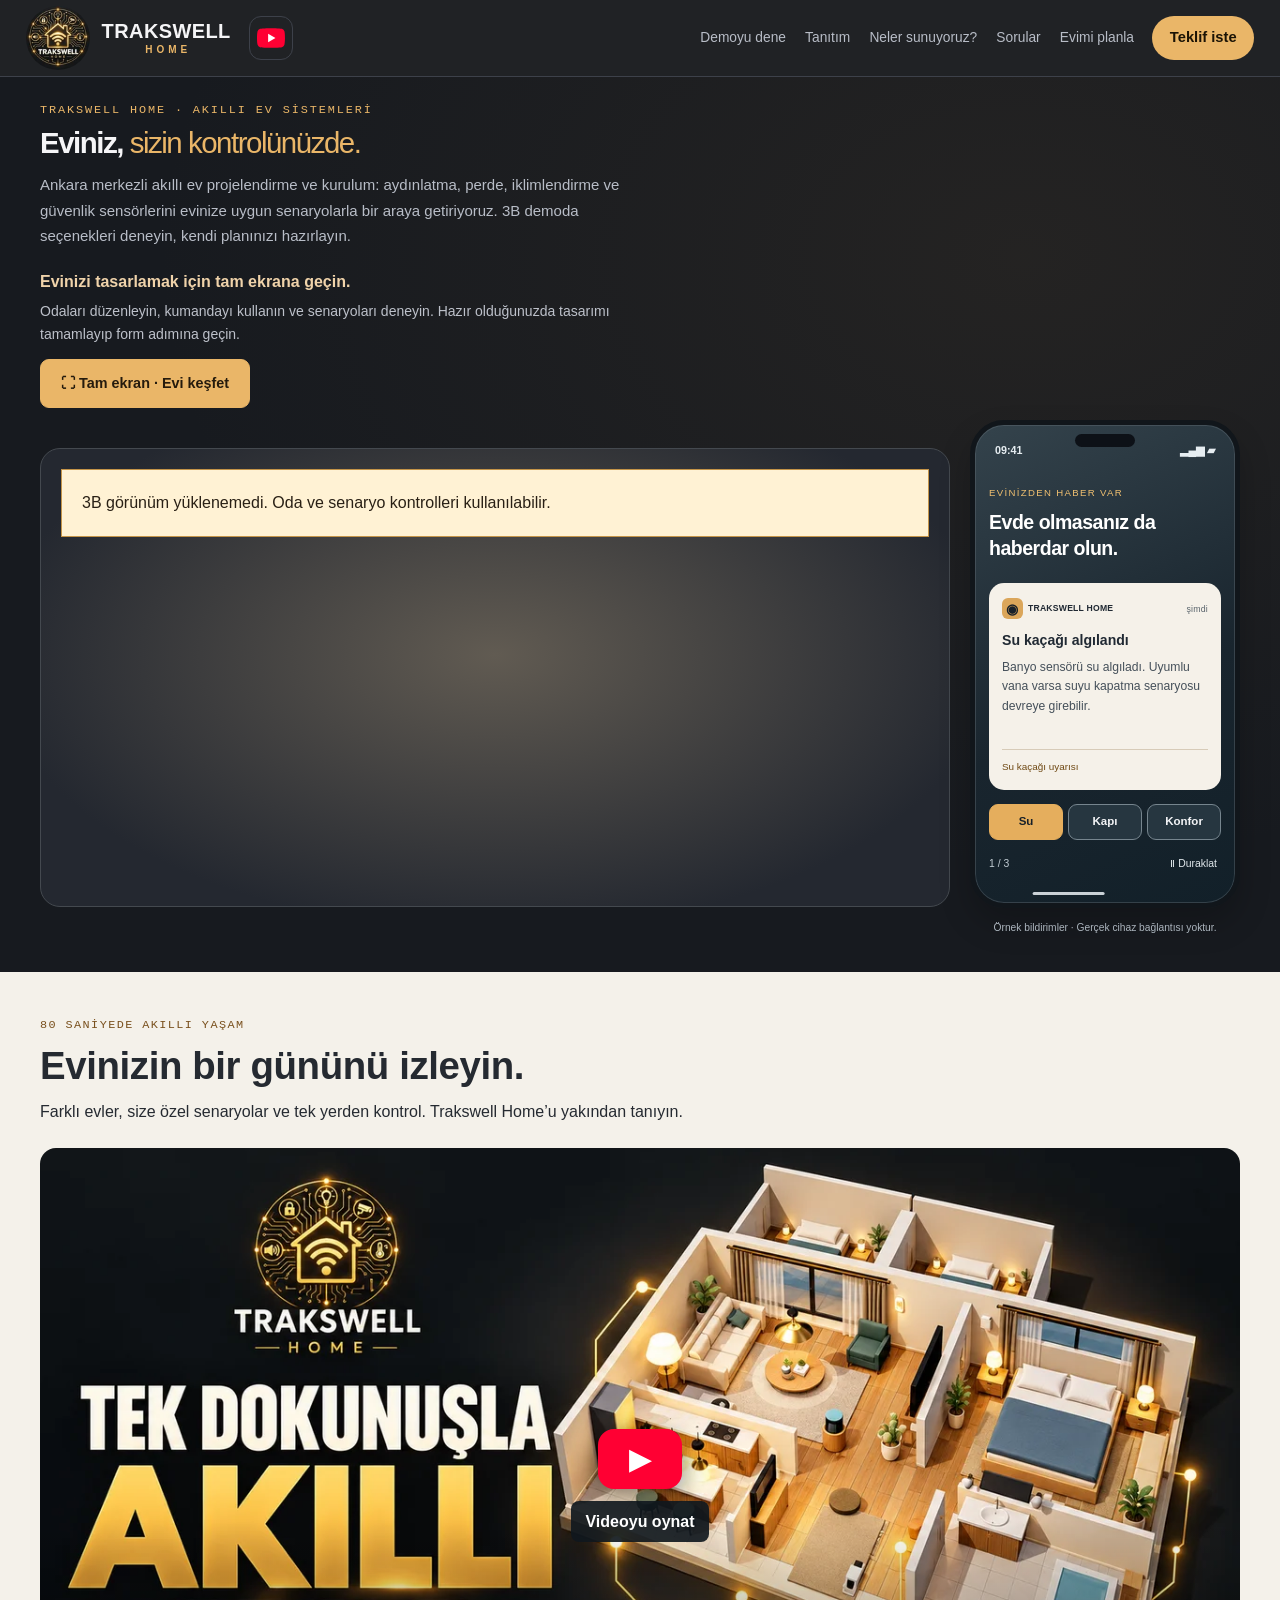
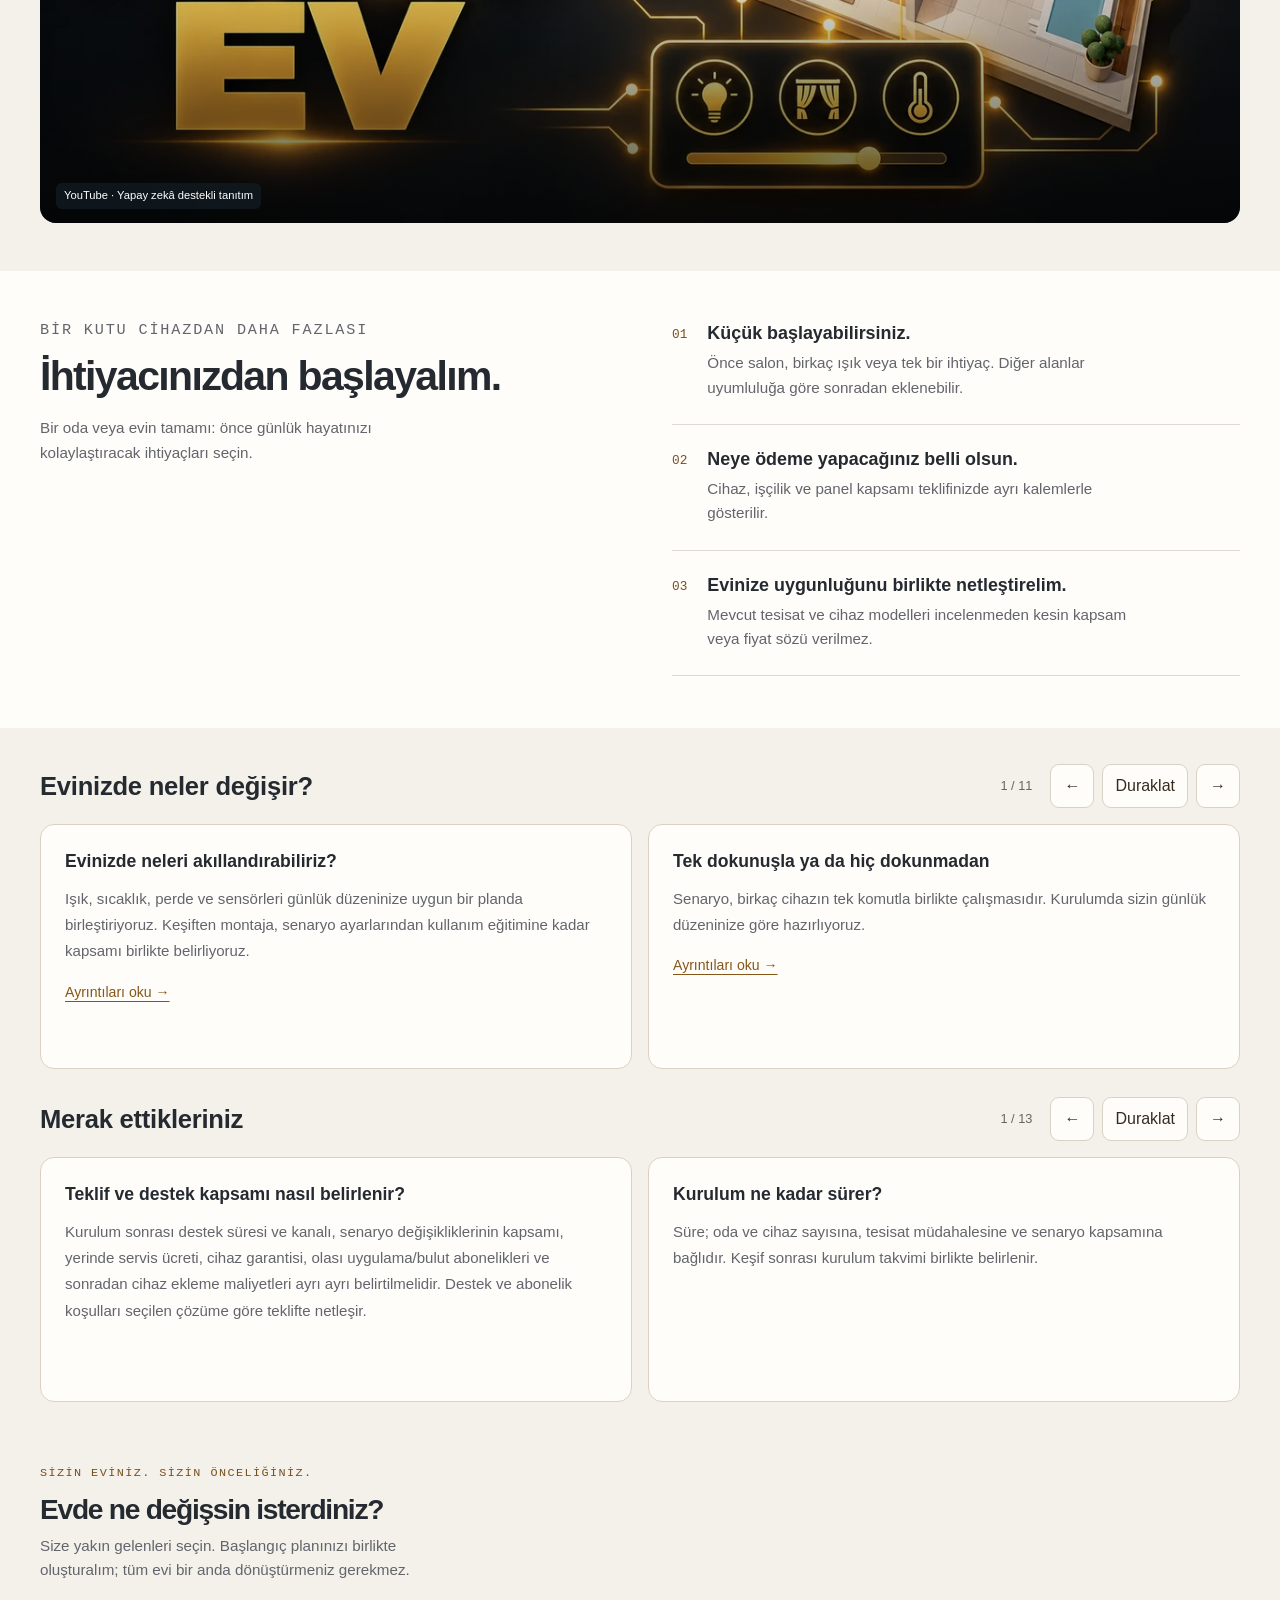
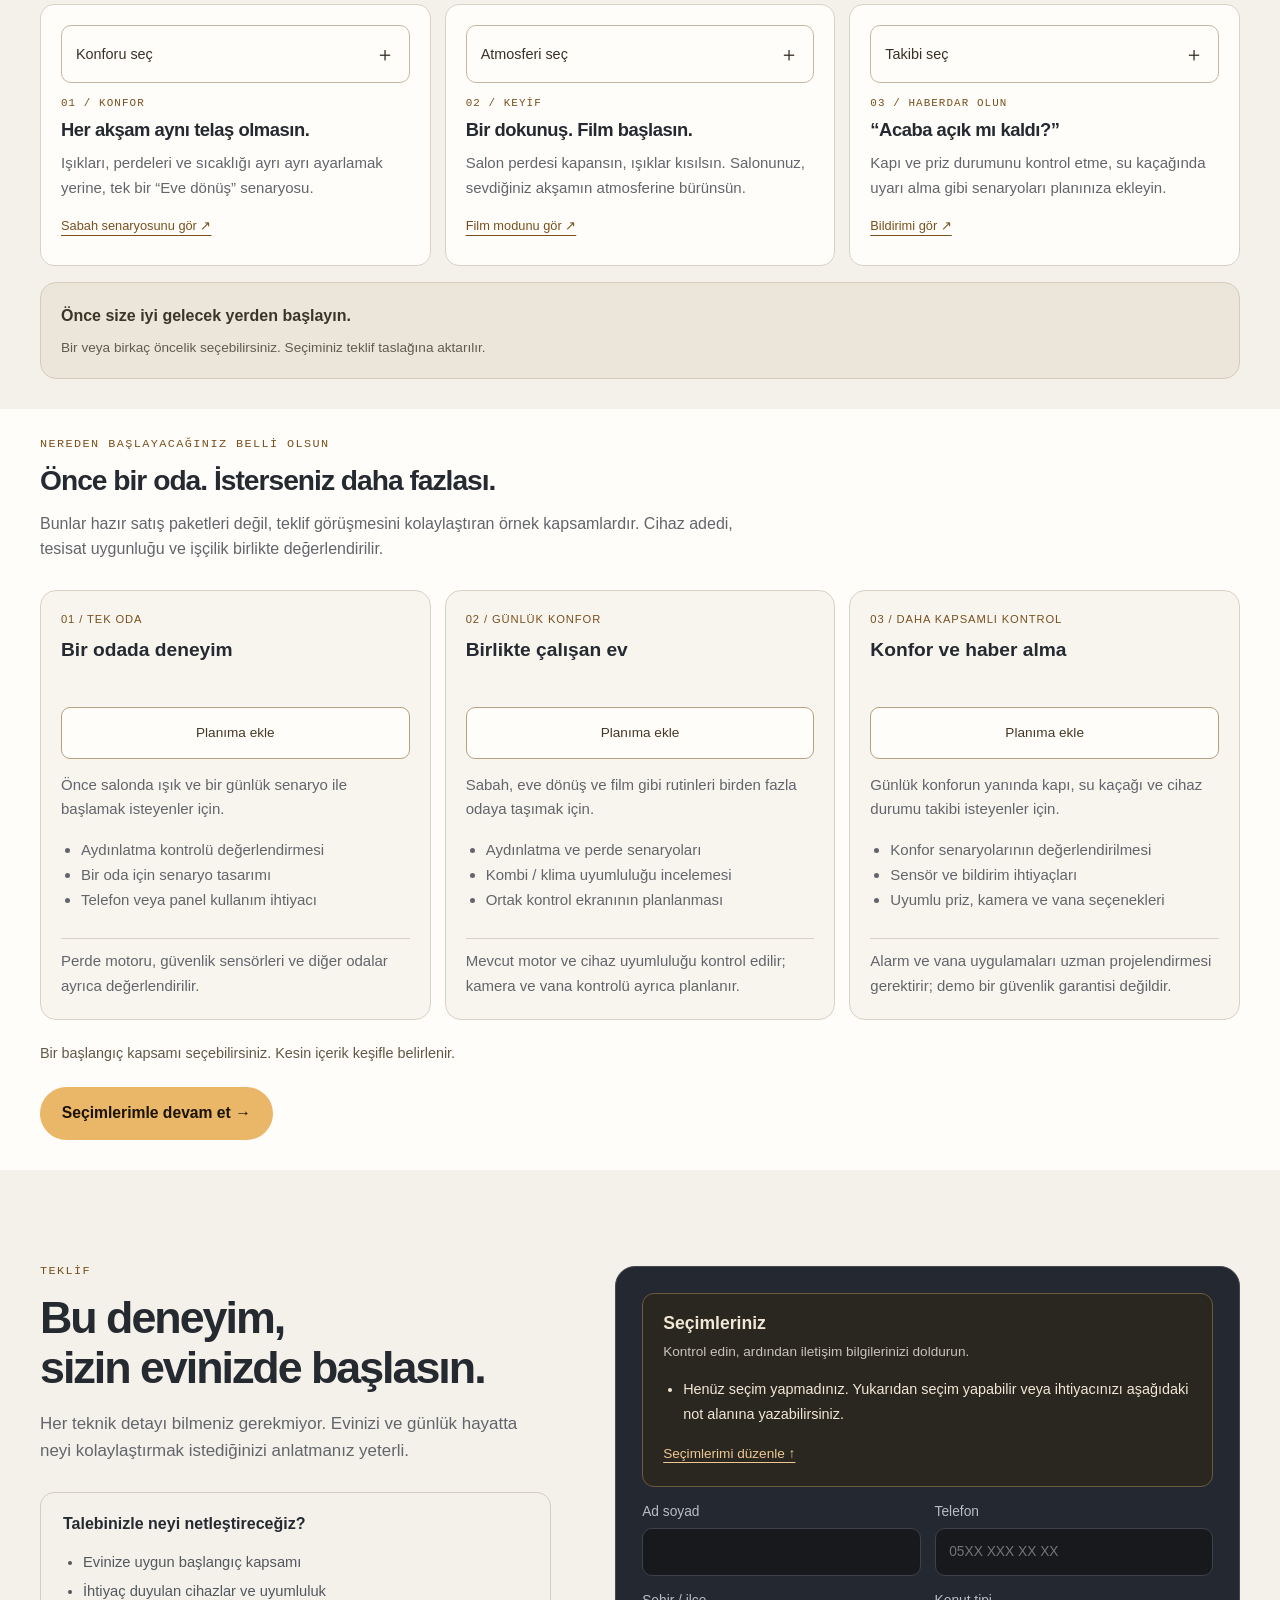
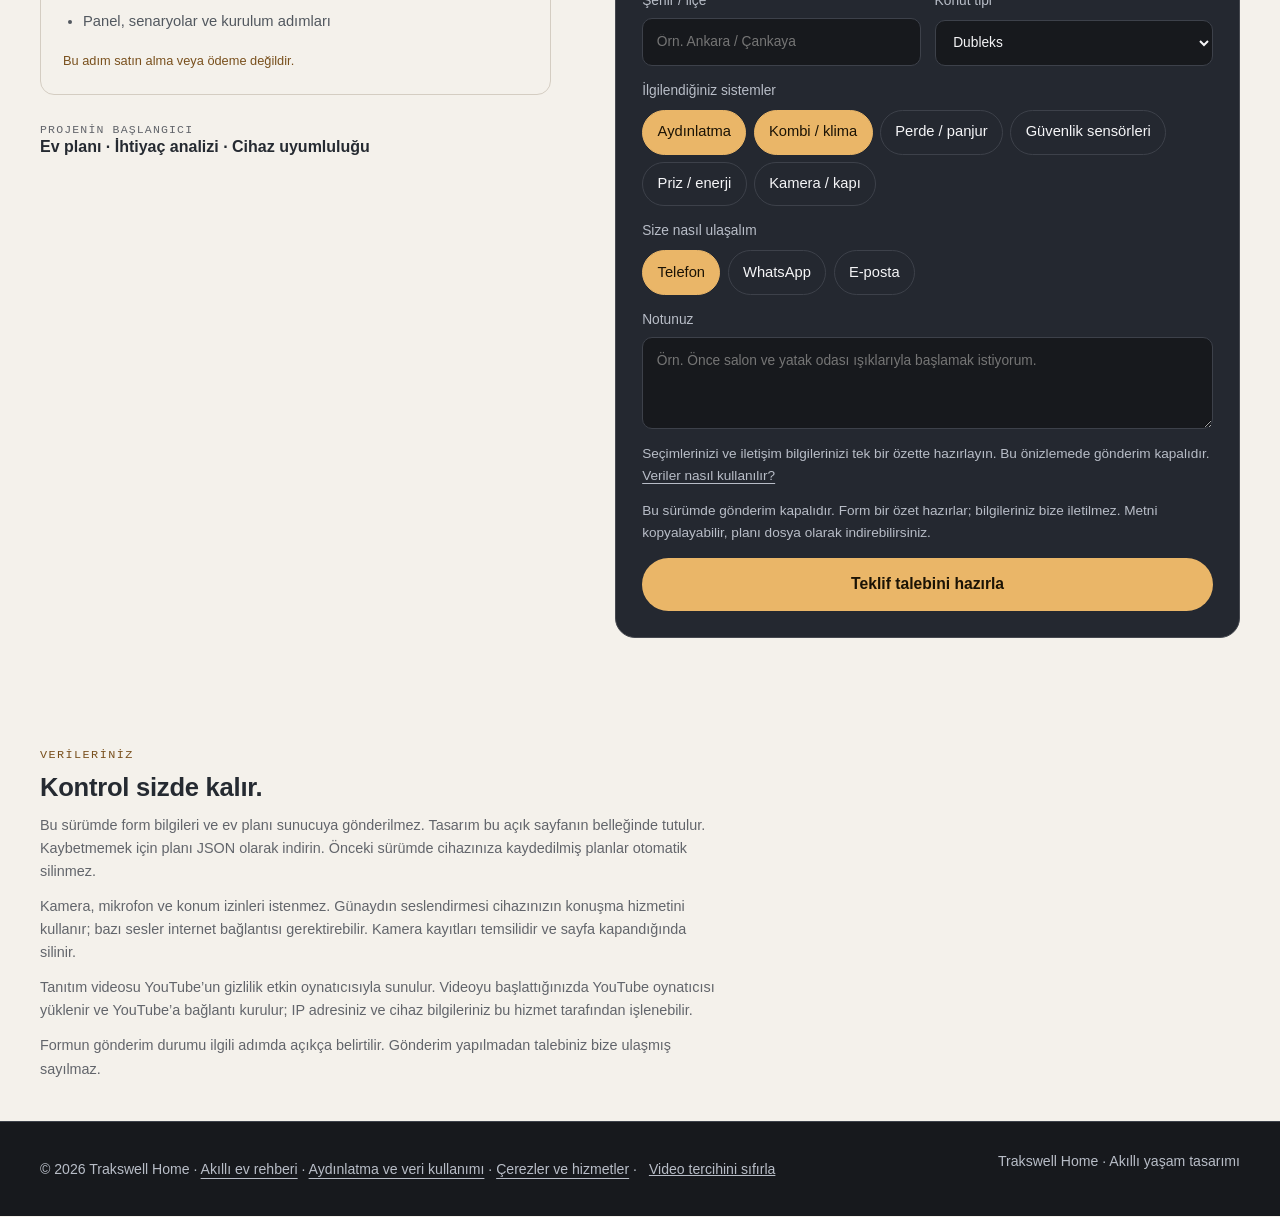
==== index.html @ af20a715 "Update demo" ====
<!doctype html>
<html lang="tr" data-theme="light">
<head>
<meta charset="utf-8">
<meta name="viewport" content="width=device-width, initial-scale=1, viewport-fit=cover">
<title>Akıllı Ev Sistemleri ve Ankara Kurulum | Trakswell Home</title>
<meta name="referrer" content="no-referrer">
<meta name="robots" content="index, follow, max-image-preview:large">
<meta name="google-site-verification" content="CYhbBWb5-Ymkll4xx59Prbb_M2MpWjO4k2-xe67_i7s">
<meta name="theme-color" content="#17191d">
<meta property="og:title" content="Akıllı Ev Sistemleri | Trakswell Home">
<meta property="og:description" content="Evinizin 3B planını keşfedin. Aydınlatma, konfor ve güvenlik senaryolarını deneyin; kendi planınızı oluşturun.">
<meta property="og:type" content="website">
<link rel="canonical" href="https://hvacarea-ui.github.io/trakswell-home-demo/">
<meta property="og:url" content="https://hvacarea-ui.github.io/trakswell-home-demo/">
<meta property="og:site_name" content="Trakswell Home">
<meta property="og:image" content="https://hvacarea-ui.github.io/trakswell-home-demo/trakswell-video-cover.webp">
<meta property="og:image:alt" content="Trakswell Home üç boyutlu akıllı ev tanıtımı">
<meta name="twitter:card" content="summary_large_image">
<meta property="og:locale" content="tr_TR">
<meta http-equiv="Content-Security-Policy" content="default-src 'self'; script-src 'self'; style-src 'self' 'unsafe-inline'; img-src 'self' data: blob:; font-src 'self'; connect-src 'self'; frame-src https://www.youtube-nocookie.com; object-src 'none'; base-uri 'none'; form-action 'none'">
<link rel="icon" href="favicon.svg" type="image/svg+xml">
<meta name="description" content="Trakswell Home: Ankara merkezli akıllı ev çözümleri. Aydınlatma, kombi ve klima, perde, güvenlik sensörleri ve enerji kontrolünü tek uygulamada topluyoruz. Türkiye geneli proje ve kurulum.">



<link rel="stylesheet" href="site.css">
<link rel="stylesheet" href="presentation.css?v=20261031-mobile-studio2">
<link rel="stylesheet" href="brand.css?v=20261029-assistant">
<link rel="stylesheet" href="video-privacy.css?v=20261031">
</head>
<body>
<a class="skip-link" href="#top">İçeriğe geç</a>
<header>
  <nav class="wrap nav" aria-label="Ana menü">
    <a class="brand" href="#top" aria-label="Trakswell Home — Ana sayfa"><img class="brand-logo" src="trakswell-logo-96.webp" srcset="trakswell-logo-96.webp 96w, trakswell-logo-192.webp 192w" sizes="64px" alt="" width="64" height="64" fetchpriority="high"><span class="brand-wordmark" aria-hidden="true"><strong>TRAKSWELL</strong><small>HOME</small></span></a>
    <a class="youtube-channel-link" href="https://www.youtube.com/@TrakswellHome" target="_blank" rel="noopener noreferrer" aria-label="Trakswell Home YouTube kanalı — yeni sekmede açılır" title="YouTube kanalımız"><svg xmlns="http://www.w3.org/2000/svg" width="28" height="28" viewBox="0 0 24 24" aria-hidden="true" focusable="false"><path fill="#ff0033" d="M23.498 6.186a3.016 3.016 0 0 0-2.122-2.136C19.505 3.545 12 3.545 12 3.545s-7.505 0-9.377.505A3.017 3.017 0 0 0 .502 6.186C0 8.07 0 12 0 12s0 3.93.502 5.814a3.016 3.016 0 0 0 2.122 2.136c1.871.505 9.376.505 9.376.505s7.505 0 9.377-.505a3.016 3.016 0 0 0 2.121-2.136C24 15.93 24 12 24 12s0-3.93-.502-5.814Z"/><path fill="#fff" d="m9.545 15.568 6.273-3.568-6.273-3.568Z"/></svg></a>
    <ul id="main-menu"><li><a href="#ev-demo" data-section-link>Demoyu dene</a></li><li><a href="#tanitim-video" data-section-link>Tanıtım</a></li><li><a href="#baslangic" data-section-link>Neler sunuyoruz?</a></li><li><a href="#sorular" data-section-link>Sorular</a></li><li><a href="#proje-secimleri" data-section-link>Evimi planla</a></li></ul>
    <a class="btn btn-lamp" href="#teklif" data-section-link>Teklif iste</a>
    <button class="menu-toggle" type="button" aria-controls="main-menu" aria-expanded="false">Menü</button>
  </nav>
</header>

<main id="top"><noscript><p class="no-script">3B demo ve plan araçları için JavaScript gereklidir. Hizmet açıklamalarını aşağıdan okuyabilirsiniz; bu önizlemede form gönderimi kapalıdır.</p></noscript>
<section class="hero">
  <div class="wrap hero-grid">
    <div>
      <p class="eyebrow">Trakswell Home · Akıllı ev sistemleri</p>
      <h1>Eviniz, <em>sizin kontrolünüzde.</em></h1>
      <p class="lead">Ankara merkezli akıllı ev projelendirme ve kurulum: aydınlatma, perde, iklimlendirme ve güvenlik sensörlerini evinize uygun senaryolarla bir araya getiriyoruz. 3B demoda seçenekleri deneyin, kendi planınızı hazırlayın.</p>
      <div class="ctas">
        <a class="btn btn-lamp" href="#ev-demo" data-demo="donus">Demoyu dene ↗</a>
        <a class="btn btn-ghost" href="#ihtiyac-secimi">Benim evim için ne mümkün?</a>
      </div>
      <ul class="facts">
        <li>Eve özel plan ve arayüz</li>
        <li>Tablet · telefon · duvar paneli</li>
        <li>Ankara merkezli, Türkiye geneli kurulum</li>
      </ul>
    </div>

    <div class="home-moment"><p class="eyebrow">BİR AKŞAMINIZI HAYAL EDİN</p><span class="moment-time">18:42</span><h2>Hoş geldiniz.<br>Eviniz hazır.</h2><div class="moment-states"><span>Salon ışıkları <b>Sıcak &amp; loş</b></span><span>Perdeler <b>Tek dokunuş</b></span><span>Kontrol <b>Elinizin altında</b></span></div><a href="#ev-demo" data-demo="donus">Bu hissi demoda keşfedin ↗</a><small>Örnek yaşam senaryosu · Cihaz uyumluluğuna göre projelendirilir.</small></div>
    <div class="needs-picker" id="ihtiyac-secimi"><div class="needs-heading"><div><p class="eyebrow">SİZİN EVİNİZ. SİZİN ÖNCELİĞİNİZ.</p><h2>Evde ne değişsin isterdiniz?</h2></div><p>Size yakın gelenleri seçin. Başlangıç planınızı birlikte oluşturalım; tüm evi bir anda dönüştürmeniz gerekmez.</p></div>
      <div role="group" class="intro-cards" aria-label="Önceliklerinizi seçin">
      <article><span class="intro-number">01 / KONFOR</span><h3>Her akşam aynı telaş olmasın.</h3><p>Işıkları, perdeleri ve sıcaklığı ayrı ayrı ayarlamak yerine, tek bir “Eve dönüş” senaryosu.</p><button type="button" class="need-choice" data-need="comfort" aria-pressed="false">Konforu seç <span aria-hidden="true">＋</span></button><a href="#ev-demo" data-demo="sabah">Sabah senaryosunu gör ↗</a></article>
      <article><span class="intro-number">02 / KEYİF</span><h3>Bir dokunuş. Film başlasın.</h3><p>Salon perdesi kapansın, ışıklar kısılsın. Salonunuz, sevdiğiniz akşamın atmosferine bürünsün.</p><button type="button" class="need-choice" data-need="cinema" aria-pressed="false">Atmosferi seç <span aria-hidden="true">＋</span></button><a href="#ev-demo" data-demo="film">Film modunu gör ↗</a></article>
      <article><span class="intro-number">03 / HABERDAR OLUN</span><h3>“Acaba açık mı kaldı?”</h3><p>Kapı ve priz durumunu kontrol etme, su kaçağında uyarı alma gibi senaryoları planınıza ekleyin.</p><button type="button" class="need-choice" data-need="awareness" aria-pressed="false">Takibi seç <span aria-hidden="true">＋</span></button><a href="#ev-demo" data-demo="su">Bildirimi gör ↗</a></article>
      </div><div class="needs-result"><div><strong id="needs-title">Önce size iyi gelecek yerden başlayın.</strong><p id="needs-summary" role="status" aria-live="polite">Bir veya birkaç öncelik seçebilirsiniz. Seçiminiz teklif taslağına aktarılır.</p></div><a class="btn btn-lamp" href="#teklif" id="needs-continue">Seçimlerimle devam et →</a></div>
    </div>
        <div role="group" class="demo" id="ev-demo" aria-label="Etkileşimli örnek ev kontrol paneli" tabindex="-1" style="scroll-margin-top:90px">
      <div class="experience-heading"><div><p class="eyebrow">DOKUNUN. EVDE GÖRÜN.</p><h2>Sizin evinizde de olabilir.</h2></div></div>
      <div class="quick-scenes" role="group" aria-label="Kolay senaryo denemeleri"><button type="button" data-quick-scene="donus" aria-pressed="true">Eve geldim</button><button type="button" data-quick-scene="film" aria-pressed="false">Film zamanı</button><button type="button" data-quick-scene="cikis" aria-pressed="false">Evden çıktım</button><button type="button" data-quick-scene="sabah" aria-pressed="false">Günaydın</button></div>
      <p id="quick-result" class="quick-result" role="status" aria-live="polite">Bir senaryo seçin; evde ne değiştiğini görün.</p>
      <div class="demo-top"><span class="live">Örnek ev · <span id="clock">18:42</span></span><button class="auto" id="auto" type="button" aria-pressed="true">Oto oynat</button></div>
      <div class="try-actions"><span id="try-progress">Bir düğmeye dokunun; evde ne değiştiğini görün.</span><button type="button" id="try-next">Sıradaki senaryoyu dene →</button><button type="button" id="demo-restart">Demoyu sıfırla</button></div>
      <button type="button" id="advanced-toggle" aria-expanded="false" aria-controls="advanced-controls">Odaları ve tüm kontrolleri keşfet</button>
      <a class="demo-to-plan" href="#ihtiyac-secimi">Bunu kendi evimde istiyorum →</a>
      <div class="chips" role="group" aria-label="Senaryo seç" id="chips"></div>
      <div class="panel-layout"><div class="plan-wrap"><div class="plan-heading"><span>EVİNİZİN İÇİNE BAKIN</span><span id="model-type-label">3B model / Dubleks</span></div><div class="model-picker"><label for="model-type">Ev tipini seçin</label><select id="model-type" aria-label="Ev tipi"><option>2+1 daire</option><option>3+1 daire</option><option>4+1 daire</option><option selected>Dubleks</option><option>Villa / müstakil</option><option>İş yeri</option></select><p id="model-description">Seçime göre örnek yerleşim değişir. Gerçek proje, ev planınıza göre hazırlanır.</p></div><details class="plan-editor" id="plan-editor"><summary>Planı düzenle · Oda ekle, çıkar ve ölçülendir</summary>
<p>Örnek planı ihtiyacınıza göre değiştirin. Ölçüler metre cinsindedir; çizim uygulama projesi yerine geçmez. Odayı modelden veya listeden seçebilirsiniz.</p>
<label class="editor-enable"><input type="checkbox" id="edit-enabled"> Düzenlenebilir planı göster</label>
<div id="editor-fields" hidden><div class="editor-grid">
<label>Oda<select id="edit-room"></select></label><label>Oda adı<input id="edit-name" maxlength="40"></label>
<label>Kullanım<select id="edit-kind"><option value="salon">Salon</option><option value="yatak">Yatak odası</option><option value="mutfak">Mutfak</option><option value="antre">Antre</option><option value="banyo">Banyo</option></select></label>
<label>Genişlik (m)<input id="edit-width" type="number" min="1.5" max="12" step="0.1"></label>
<label>Derinlik (m)<input id="edit-depth" type="number" min="1.5" max="12" step="0.1"></label>
<label>Duvar yüksekliği (m)<input id="edit-height" type="number" min="2" max="4" step="0.1"></label>
<label>Yatay konum X (m)<input id="edit-x" type="number" min="-25" max="25" step="0.1"></label>
<label>Dikey konum Z (m)<input id="edit-z" type="number" min="-25" max="25" step="0.1"></label>
<label>Kat<select id="edit-floor"><option value="0">Zemin</option><option value="1">1. kat</option></select></label>
</div><div class="editor-actions"><button id="room-add" type="button">+ Oda ekle</button><button id="room-delete" type="button">Seçili odayı sil</button><button id="plan-undo" type="button">Geri al</button><button id="plan-fit" type="button">Planı ekrana sığdır</button><button id="plan-save" type="button">Tasarımı tamamla →</button><button id="plan-load" type="button">Kayıtlı planı yükle</button><button id="plan-forget" type="button">Kayıtlı planları sil</button><button id="plan-reset" type="button">Başlangıç planı</button><button id="plan-download" type="button">Plan dosyasını indir</button><button id="plan-import" type="button">Plan dosyası aç</button><input id="plan-file" type="file" accept=".json,application/json" hidden></div>
<p class="plan-send-help">“Tasarımı tamamla” seçimlerinizi form adımına taşır; tek başına gönderim yapmaz. Planı dosya olarak indirerek saklayabilir, yeniden açıp düzenleyebilirsiniz.</p><p id="editor-status" role="status"></p><p id="editor-warning" role="status"></p></div></details><div id="house-3d"></div><div class="view-tools" role="group" aria-label="3B ev görünümü"><button type="button" id="view-left" aria-label="Evi sola döndür">↶ Sola</button><button type="button" id="view-right" aria-label="Evi sağa döndür">Sağa ↷</button><button type="button" id="view-zoom" aria-label="3B eve yaklaş">+ Yaklaş</button><button type="button" id="view-zoom-out" aria-label="3B evden uzaklaş">− Uzaklaş</button><button type="button" id="view-reset">İlk görünüm</button><button type="button" id="view-panel">Kontrol panelini aç ↗</button></div><p id="view-status" role="status">3B ev modeli hazırlanıyor…</p><svg hidden aria-hidden="true" class="house" viewBox="0 0 620 430" role="img" aria-label="Ön duvarları kaldırılmış perspektif ev kesiti; oda ışıkları, perdeler ve cihaz durumları">
        <defs>
          <radialGradient id="g"><stop offset="0" stop-color="#F2C062" stop-opacity=".55"/><stop offset="1" stop-color="#F2C062" stop-opacity="0"/></radialGradient>
          <radialGradient id="gr"><stop offset="0" stop-color="#E5534B" stop-opacity=".45"/><stop offset="1" stop-color="#E5534B" stop-opacity="0"/></radialGradient>
        <pattern id="floor-grain" width="24" height="12" patternUnits="userSpaceOnUse"><rect width="24" height="12" fill="#53443A"/><path d="M0 0h24M0 12h24M12 0v12" stroke="#8B7460" stroke-opacity=".25" stroke-width=".7"/></pattern></defs>
<ellipse cx="305" cy="330" rx="265" ry="60" fill="#000" opacity=".35"/>
<g id="house-projection" transform="matrix(.88 .27 -.46 .7 155 45)">
<path d="M0 0H520V310H0Z" fill="#A59B8B" stroke="#C4B5A0" stroke-width="4"/>
<path d="M0 310h520v14H0z" fill="#6D635A"/>
<path d="M520 0v310l12 14V14z" fill="#4E4845"/>
<!-- Arka duvarlar korunur; izleyiciye bakan ön duvarlar açık bırakılır. -->
<path d="M0 0v-44h520V0z" fill="#AFA79B" stroke="#D7CFC0" stroke-width="2"/>
<path d="M0 0v310l-10-43V-44z" fill="#787168"/>
<path d="M0-44h520l-5-6H-6z" fill="#EEE4D2"/>

        <g id="r-salon"><rect class="room" x="10" y="10" width="290" height="170" rx="6"/><circle class="glow" cx="135" cy="95" r="95"/><circle class="bulb" cx="135" cy="95" r="7"/><text class="lbl" x="22" y="168">SALON</text></g>
        <g id="r-yatak"><rect class="room" x="310" y="10" width="200" height="170" rx="6"/><circle class="glow" cx="410" cy="95" r="80"/><circle class="bulb" cx="410" cy="95" r="7"/><text class="lbl" x="322" y="168">YATAK ODASI</text></g>
        <g id="r-mutfak"><rect class="room" x="10" y="190" width="160" height="110" rx="6"/><circle class="glow" cx="100" cy="245" r="62"/><circle class="bulb" cx="100" cy="245" r="6"/><text class="lbl" x="22" y="290">MUTFAK</text></g>
        <g id="r-antre"><rect class="room" x="180" y="190" width="120" height="110" rx="6"/><circle class="glow" cx="240" cy="245" r="52"/><circle class="bulb" cx="240" cy="245" r="6"/><text class="lbl" x="192" y="290">ANTRE</text></g>
        <g id="r-banyo"><rect class="room" x="310" y="190" width="200" height="110" rx="6"/><circle class="glow" cx="380" cy="245" r="58"/><circle class="bulb" cx="380" cy="245" r="6"/><text class="lbl" x="322" y="290">BANYO</text></g>

        <g class="furniture" aria-hidden="true">
          <rect x="35" y="65" width="40" height="65" rx="7"/><path d="M42 70v55M42 97h28"/>
          <rect x="92" y="104" width="70" height="29" rx="12"/><rect x="185" y="70" width="14" height="65" rx="3"/>
          <rect x="357" y="64" width="105" height="78" rx="6"/><path d="M357 91h105M409 64v27"/><rect x="363" y="70" width="37" height="15" rx="4"/><rect x="418" y="70" width="37" height="15" rx="4"/>
          <path d="M25 229v42h45v-15H41v-27z"/><circle cx="33" cy="241" r="4"/>
          <rect x="328" y="229" width="24" height="43" rx="7"/>
        </g>
        <!-- Oda bölümlerinin kısa duvarları iç mekânı görünür tutar. -->
<g class="cutaway-walls" fill="#9E968B" stroke="#CFC4B2" stroke-width="2" pointer-events="none"><path d="M302 10v170l7-13V-3z"/><path d="M10 182h290v-13H10z"/><path d="M310 182h200v-13H310z"/><path d="M172 190v110l6-10V180z"/></g>
<!-- windows + curtains -->
        <rect class="win" x="70" y="7" width="150" height="6" rx="2"/>
        <rect class="curtain" id="cs1" x="70" y="5" width="0" height="10" rx="2"/><rect class="curtain" id="cs2" x="220" y="5" width="0" height="10" rx="2"/>
        <rect class="win" x="350" y="7" width="120" height="6" rx="2"/>
        <rect class="curtain" id="cy1" x="350" y="5" width="0" height="10" rx="2"/><rect class="curtain" id="cy2" x="470" y="5" width="0" height="10" rx="2"/>
        <!-- klima -->
        <g id="ac"><rect x="232" y="24" width="56" height="16" rx="3" fill="#29292F" stroke="#484851"/><text x="260" y="35.5" text-anchor="middle" fill="#ABABB5" style="font:600 9px var(--mono)" id="ac-t">KLİMA</text>
          <path class="air" stroke-dasharray="3 3" d="M240 46q4 8 0 16M260 46q4 8 0 16M280 46q4 8 0 16"/></g>
        <!-- devices -->
        <g class="dev" id="d-pencere"><rect x="22" y="24" width="64" height="16" rx="8"/><circle cx="31" cy="32" r="3"/><text x="38" y="35">PENCERE</text></g>
        <g class="dev" id="d-tv"><rect x="232" y="146" width="56" height="16" rx="8"/><circle cx="241" cy="154" r="3"/><text x="248" y="157">TV</text></g>
        <g class="dev" id="d-duman"><rect x="322" y="24" width="56" height="16" rx="8"/><circle cx="331" cy="32" r="3"/><text x="338" y="35">DUMAN</text></g>
        <g class="dev" id="d-su"><rect x="22" y="200" width="44" height="16" rx="8"/><circle cx="31" cy="208" r="3"/><text x="38" y="211">SU</text></g>
        <g class="dev" id="d-kapi"><rect x="192" y="200" width="54" height="16" rx="8"/><circle cx="201" cy="208" r="3"/><text x="208" y="211">KAPI</text></g>
        <g class="dev" id="d-hareket"><rect x="192" y="220" width="70" height="16" rx="8"/><circle cx="201" cy="228" r="3"/><text x="208" y="231">HAREKET</text></g>
        <g class="dev" id="d-nem"><rect x="322" y="200" width="70" height="16" rx="8"/><circle cx="331" cy="208" r="3"/><text x="338" y="211" id="nem-t">NEM %52</text></g>
        <g id="fan"><circle cx="465" cy="245" r="20" fill="#202024" stroke="#38383F"/>
          <g class="fanb"><path d="M465 245c-2-8 0-14 6-15 3 5-1 11-6 15z"/><path d="M465 245c8-2 14 0 15 6-5 3-11-1-15-6z" /><path d="M465 245c2 8 0 14-6 15-3-5 1-11 6-15z"/><path d="M465 245c-8 2-14 0-15-6 5-3 11 1 15 6z"/></g>
          <text x="465" y="280" text-anchor="middle" fill="#ABABB5" style="font:500 9px var(--mono)">ASPİRATÖR</text></g>
      </g>
</svg></div>
      <aside class="room-controls" aria-label="Oda ışıklarını kontrol et"><p class="eyebrow">Oda kontrolü</p><h3>Işığı siz değiştirin.</h3><p class="panel-help">Bir oda seçin; 3B evde lambaların yanmasını ve ışığın odaya yayılmasını görün.</p><div id="room-buttons"></div><p id="room-feedback" class="panel-help" role="status">Bir senaryo veya oda seçerek başlayın.</p></aside></div>

<div role="group" class="remote-console" aria-label="Örnek ev kumandası">
  <div class="remote-title"><div><p class="eyebrow">Kumanda paneli</p><h3>Dokunun. Ayarlayın. Evde görün.</h3></div><span class="remote-badge">ETKİLEŞİMLİ DEMO</span></div>
  <div class="remote-grid">
    <div class="remote-card" data-remote="light"><label for="control-room">Aydınlatma · Oda seçimi</label><select id="control-room"><option value="salon">Salon</option><option value="yatak">Yatak odası</option><option value="mutfak">Mutfak</option><option value="antre">Antre</option><option value="banyo">Banyo</option></select><label for="light-level">Parlaklık <output id="light-value" for="light-level">%100</output></label><input id="light-level" type="range" min="0" max="100" step="5" value="100"><p>Parlaklık, odadaki lambalara ve ortam ışığına birlikte yansır.</p></div>
    <div class="remote-card" data-remote="curtain"><label for="curtain-level">Salon perdesi <output id="curtain-value" for="curtain-level">%0 kapalı</output></label><input id="curtain-level" type="range" min="0" max="100" step="10" value="0"><div class="remote-shortcuts"><button type="button" data-curtain="0">Tam aç</button><button type="button" data-curtain="100">Kapat</button></div><p>Pencere üzerindeki perde hareketini izleyin.</p></div>
    <div class="remote-card" data-remote="temperature"><label for="temperature-level">Hedef sıcaklık <output id="temperature-value" for="temperature-level">22,5 °C</output></label><input id="temperature-level" type="range" min="16" max="28" step="0.5" value="22.5"><button type="button" id="climate-toggle" aria-pressed="false">Klima: Kapalı</button><p>Hedef değer aşağıdaki durum kartına yansır.</p></div>
    <div class="remote-card" data-remote="security"><span class="remote-label">Güvenlik ve priz</span><button type="button" id="alarm-toggle" aria-pressed="false">Alarm: Kapalı</button><button type="button" id="socket-toggle" aria-pressed="true">TV prizi: Açık</button><p>Alarm ve cihaz göstergeleri birlikte güncellenir.</p></div>
  </div>
  <p class="remote-status" id="remote-feedback" role="status">Bu ekranı deneyin; herhangi bir gerçek cihazı değiştirmez.</p>
</div>
      <div class="safety-panel"><div class="remote-title"><div><p class="eyebrow">Acil durum kontrolü</p><h3>Önlem alınır, telefonunuza bildirim gelir.</h3></div><span class="remote-badge">SİMÜLASYON</span></div>
<div class="safety-grid"><div><small>Kapı kilidi</small><b id="safe-lock">Normal kullanım</b></div><div><small>Gaz vanası</small><b id="safe-gas">Açık</b></div><div><small>Ana su vanası</small><b id="safe-water">Açık</b></div><div><small>Mutfak su sensörü</small><b id="sensor-kitchen">Kuru</b></div><div><small>Banyo su sensörü</small><b id="sensor-bath">Kuru</b></div><div><small>CO sensörü</small><b id="sensor-co">Normal</b></div><div><small>Sıcaklık sensörü</small><b id="sensor-heat">Normal</b></div><div><small>Titreşim / sarsıntı</small><b id="sensor-vibration">Normal</b></div></div>
<p class="form-note" id="safety-message" role="status">Bir acil durum senaryosu seçerek örnek tepkileri inceleyin.</p>
<p class="form-note">Bu bir tanıtım simülasyonudur. Gerçek uygulama; uygun sertifikalı alarm cihazları, uyumlu kilit/vanalar ve uzman tarafından belirlenmiş acil durum planı gerektirir. Kilit serbest bırakılır; kapı kanadı otomatik açılmaz. Gaz ve su vanaları olay sonrası kontrol edilmeden otomatik yeniden açılmaz. Gaz hattına ilişkin proje ve müdahaleler yetkili sertifikalı tesisat firması ve dağıtım şirketinin onay süreçleriyle yürütülür; genel akıllı ev montajı kapsamında varsayılmaz.</p></div><div role="group" class="tiles" aria-label="Ev durumu">
        <div><small>Kombi</small><b id="k-kombi">22,5 °C</b></div>
        <div><small>Klima</small><b id="k-klima">Kapalı</b></div>
        <div><small>Alarm</small><b id="k-alarm">Kapalı</b></div>
        <div><small>Perde</small><b id="k-perde">Açık</b></div>
        <div><small>Prizler</small><b id="k-priz">Açık</b></div>
        <div><small>Tüketim</small><b id="k-w">410 W</b></div>
      </div>
      <p class="demo-disclaimer">Etkileşimli tanıtım demosu · Gerçek cihazlara bağlı değildir. Ekran ve cihaz kapsamı projenize göre hazırlanır.</p>
      <section class="automation-panel" aria-label="Konum saat ve mevsim otomasyonu"><div class="remote-title"><div><p class="eyebrow">Konum + saat + mevsim</p><h3>Eviniz ne zaman hazırlansın?</h3></div></div><p class="panel-help">Örnek koşulları değiştirin, kuralı çalıştırın. Bu demo konumunuzu okumaz.</p><div class="automation-fields">
<label>Mevsim<select id="auto-season"><option value="summer">Yaz · soğutma</option><option value="winter">Kış · ısıtma</option><option value="mild">Geçiş mevsimi · bekleme</option></select></label>
<label>Konum<select id="auto-location"><option value="approaching">Eve yaklaşıyorum</option><option value="home">Evdeyim</option><option value="away">Evde kimse yok</option></select></label>
<label>Örnek saat<input id="auto-time" type="time" value="18:30" required></label><label>Ev sıcaklığı (°C)<input id="auto-temperature" type="number" min="5" max="40" step="0.5" value="29" required></label>
<label>Program başlangıcı<input id="auto-start" type="time" value="18:00" required></label><label>Program bitişi<input id="auto-end" type="time" value="23:00" required></label>
<label>Pencere<select id="auto-window"><option value="closed">Kapalı</option><option value="open">Açık</option></select></label></div>
<button type="button" id="auto-evaluate" class="btn btn-lamp">Koşulları uygula</button><div id="automation-result" class="automation-result" role="status">Yaz + eve yaklaşma + program saati + sıcak ev → klima 24 °C hedefi.</div>
<p class="panel-help">Örnek hedefler: yaz 24 °C, kış 22 °C. Cihaz, hedefin 2 °C ötesinde başlar (yaz 26 °C üstü, kış 20 °C altı) ve hedefe ulaşınca durur; bu fark sık aç-kapayı önler. Pencere açıkken, ev boşken veya program dışında bu demo beklemeye geçer. Gece yarısını aşan programlar da desteklenir.</p><p class="panel-help">Gerçek kurulumda konum izni, ailedeki diğer kişilerin varlığı, sıcaklık sensörü ve cihaz uyumluluğu değerlendirilir. Donma koruması ve cihazın kendi güvenlik işlevleri korunur.</p></section><div class="departure-check"><h3>Evden çıkış kontrolü</h3><p class="panel-help">Son kişi ayrıldığında kapı ve riskli prizleri kontrol edin. Eksik bilgi de uyarı olarak gösterilir.</p><div class="automation-fields"><label>Evde kalan<select id="exit-occupancy"><option value="empty">Evde kimse yok</option><option value="occupied">Evde biri var</option></select></label><label>Dış kapı<select id="exit-door"><option value="open">Açık</option><option value="closed">Kapalı</option><option value="unknown">Sensöre erişilemiyor</option></select></label><label>Ütü prizi<select id="exit-iron"><option value="consuming">Açık · tüketim algılandı</option><option value="on">Açık · tüketim bilgisi yok</option><option value="off">Kapalı</option><option value="unknown">Priz durumu bilinmiyor</option></select></label><label>Kapatma geri bildirimi<select id="exit-feedback"><option value="confirmed">Kapandı · doğrulandı</option><option value="failed">Kapanma doğrulanamadı</option></select></label></div><button type="button" class="btn btn-lamp" id="exit-check">Evden çıkışı simüle et</button><p id="exit-result" class="automation-result" role="status">Ev boşken açık ütü prizine kapatma komutu gönderilir; sonuç telefona bildirilir.</p><p class="panel-help">Kapı sensörü, kilit sensöründen ayrıdır. Prizin açık olması ütünün ısındığını kanıtlamaz; tüketim ölçümü yalnızca bağlı yük hakkında bilgi verir. Bu simülasyon, ev boşken yalnızca ütü için tanımlı prizi kapatır. Kapanma geri bildirimi yoksa enerji kesilmiş sayılmaz. Priz otomatik yeniden açılmaz. Gerçek uygulamada ütünün yüküne uygun, doğru kurulmuş anahtarlama donanımı gerekir.</p></div><div class="robot-controls"><h3>Robot süpürge</h3><label class="robot-equipped"><input id="robot-equipped" type="checkbox" checked> Evde robot süpürge var</label><p id="robot-status" role="status">Şarj istasyonunda</p><div class="robot-buttons"><button type="button" id="robot-away">Son kişi evden çıktı</button><button type="button" id="robot-home">Eve geri dönüldü</button></div><p class="panel-help">Ev boşken temizlik başlar; biri dönünce robot şarj istasyonuna gider. Acil durumda temizlik durur. Hareket, örnek evin salonunda gösterilir; gerçek cihaz ve haritalama bağlantısı yoktur.</p></div><section class="camera-demo" aria-label="Dış kapı kamera simülasyonu"><h3>Dış kapı kamerası</h3><p class="panel-help">Kişi algılandığında uygulamaya bildirim ve olay kaydı. Görüntü ve kayıtlar temsili simülasyondur.</p><div class="camera-preview" id="camera-preview"><span class="camera-overlay">DIŞ KAPI · DEMO</span><svg viewBox="0 0 320 190" role="img" aria-label="Dış kapı kamera görüntüsü simülasyonu"><rect width="320" height="190" fill="#343e48"/><path d="M0 150h320v40H0z" fill="#74726b"/><rect x="160" y="20" width="96" height="140" fill="#8b7257"/><rect x="168" y="28" width="80" height="124" fill="#4f4136"/><circle cx="236" cy="95" r="4" fill="#e8b75f"/><g class="camera-person" id="camera-person" hidden><circle cx="106" cy="70" r="14" fill="#b9bcc7"/><path d="M86 91h40v48H86z" fill="#678ba4"/><path d="M94 138v32m24-32v32" stroke="#222935" stroke-width="10"/></g></svg><span id="camera-record-state">Hazır · olay bekleniyor</span></div><button type="button" id="camera-visitor">Kapıya biri geldi · simüle et</button><p id="camera-feedback" role="status">Bu sayfa kamera veya mikrofon erişimi istemez.</p><h4>Örnek olay kayıtları</h4><div id="camera-records"><p class="panel-help">Henüz kayıt yok.</p></div><p class="panel-help">Demo kayıtları yalnızca açık sayfada tutulur; gerçek video kaydı değildir. Gerçek kurulumda kamera açısı, kayıt erişimi ve saklama süresi ayrıca belirlenir. Ortak alan kurulumu yönetim yetkisi ve KVKK koşullarıyla değerlendirilir; merdiven boşluğu veya kapı açıldığında daire içini gösterecek konumlar kullanılmaz.</p></section><section class="wall-panel-ui" aria-label="Duvar paneli ekranı"><div class="wall-panel-brand"><span>⌂ TRAKSWELL HOME</span><span id="panel-time">18:42</span></div><strong id="panel-scene">Eve dönüş</strong><div class="wall-panel-values"><span>Isıtma <b id="panel-climate">22,5 °C</b></span><span>Alarm <b id="panel-alarm">Kapalı</b></span><span>Ses <b id="panel-audio">Beklemede</b></span></div><label for="wall-panel-select">Panelden senaryo seç</label><select id="wall-panel-select"></select><div class="wall-panel-quick"><button type="button" data-panel-scene="donus">Eve dönüş</button><button type="button" data-panel-scene="film">Film</button><button type="button" data-panel-scene="gece">Gece</button><button type="button" data-panel-scene="cikis">Çıkış</button></div><div class="morning-greeting"><label for="greeting-name">Sabah size nasıl seslenelim?</label><input id="greeting-name" maxlength="30" placeholder="Örn. Ayşe" autocomplete="off"><p id="greeting-preview">Günaydın! Güzel bir gün dilerim.</p><div><button type="button" id="greeting-listen">☀ Günaydın karşılamasını dinle</button><button type="button" id="greeting-stop">Sesi durdur</button></div><small>İsim kaydedilmez. Dinle düğmesi tarayıcının seslendirmesini kullanır; Türkçe ses desteği cihazınıza bağlıdır.</small></div><details class="voice-demo"><summary>Akıllı ses sistemi</summary><p>Örnek komutu seçip çalıştırın. Mikrofon kullanılmaz; sesli komut tanıma simülasyonudur.</p><select id="voice-command" aria-label="Örnek sesli komut"><option value="film">“Film modunu aç”</option><option value="gece">“İyi geceler”</option><option value="sabah">“Günaydın”</option><option value="cikis">“Evden çıkıyorum”</option></select><button type="button" id="voice-run">Komutu simüle et</button><button type="button" id="speaker-toggle" aria-pressed="false">Müzik: Kapalı</button><p id="voice-feedback" role="status">Hoparlörün durumu 3B evde gösterilir. Bu demo ses çalmaz.</p></details></section><section class="phone-simulator" aria-label="Telefon uygulaması bildirim demosu">
<div class="remote-title"><div><p class="eyebrow">Uygulama bildirimi</p><h3>Evinizden telefonunuza.</h3></div></div>
<p class="phone-intro">Bir acil durum senaryosu seçin. Telefona gelen bildirime dokunarak uygulamadaki olay ayrıntılarını açın.</p>
<div class="phone-device"><div class="phone-status"><span id="phone-clock">18:42</span><span aria-hidden="true">●●● ▰</span></div><div class="phone-island" aria-hidden="true"></div>
<div id="phone-lockscreen"><div class="phone-lock-title">EVİNİZ TAKİPTE</div><div class="phone-lock-time" id="phone-large-clock">18:42</div><p class="phone-idle" id="phone-idle">Bildirim bekleniyor.<br>Aşağıdan örnek bir alarmı deneyin.</p>
<button class="phone-push" id="phone-alert" type="button" hidden aria-controls="phone-app"><span class="phone-push-head"><span class="phone-app-icon" aria-hidden="true">⌂</span><span>Trakswell Home<small>Uygulama bildirimi · şimdi</small></span></span><strong id="phone-alert-title"></strong><span id="phone-alert-body"></span><span class="phone-push-hint">Olayı uygulamada görüntüle →</span></button></div>
<div class="phone-app" id="phone-app" hidden><button type="button" id="phone-back">← Bildirim ekranı</button><div class="phone-app-brand">⌂ Trakswell Home <span>DEMO</span></div><span class="phone-event-label">OLAY AYRINTISI</span><h4 id="phone-event-title"></h4><p id="phone-event-summary"></p><ul id="phone-actions"></ul><p class="phone-app-note">İşlem durumları örnektir. “Gördüm” seçimi alarmı susturmaz, vana veya kilit durumunu değiştirmez.</p><button type="button" id="phone-read">Gördüm</button></div>
<div class="phone-home-bar" aria-hidden="true"></div></div>
<div class="phone-demo-actions"><button type="button" id="phone-test">Örnek bildirim gönder</button><button type="button" id="phone-replay" disabled>Bildirimi tekrar göster</button></div>
<p class="phone-demo-note">Telefon ve uygulama temsili arayüzlerdir. Bu demo gerçek telefona bildirim göndermez ve bildirim izni istemez.</p><p id="phone-announcement" class="phone-live" role="status" aria-live="polite"></p></section><div class="rule"><div class="if"><span class="k">EĞER</span><span id="r-if">Varış zamanına göre eve dönüş hazırlığı</span></div><ul id="r-then"></ul></div>
    </div>
  </div>
</section>


<section id="konum-otomasyon" class="band"><div class="wrap"><div class="sec-head"><p class="eyebrow">Eviniz günlük düzeninizi takip etsin</p><h2>Doğru mevsimde, doğru saatte.</h2><p class="lead">Konum, saat ve sıcaklık bilgisi birlikte değerlendirilir. Yazın eve yaklaşırken klima, kışın kombi için konfor ayarı devreye girebilir. Evin sıcaklığı zaten uygunsa cihaz gereksiz yere çalıştırılmaz.</p></div><div class="project-grid"><article class="project-card"><h3>Yazın serin bir karşılama</h3><p>Eve yaklaşma, seçilen saat aralığı ve yüksek oda sıcaklığı birlikte sağlanınca klima soğutmaya başlar. Güneş alan perdeler de senaryoya dahil edilebilir.</p></article><article class="project-card"><h3>Kışın siz gelmeden hazırlık</h3><p>Program saatinde eve dönüş algılandığında ve oda soğuksa kombi konfor hedefine geçer. Isıtmanın başlama zamanı evin ısınma süresine göre planlanır.</p></article><article class="project-card"><h3>Ev boşsa ekonomi</h3><p>Son kişi ayrıldığında ekonomi düzenine geçilebilir. Pencere açıkken ısıtma veya soğutma beklemeye alınır; cihazın donma koruması gibi güvenlik işlevleri korunur.</p></article></div><p class="project-hint">Üstteki kontrol panelinde “Otomasyon” sekmesini açarak farklı koşulları deneyin.</p></div></section><section class="band" id="acil-durum"><div class="wrap"><div class="sec-head"><p class="eyebrow">Evin durumuna göre önlem</p><h2>Eviniz önlem alır.<br>Telefonunuz sizi haberdar eder.</h2><p class="lead">Bir risk algılandığında senaryoya uygun önlem devreye girer; aynı olay için telefonunuza uygulama bildirimi gönderilir. Bildirimde olayın yeri, alınan önlem ve doğrulanamayan işlemler açıkça belirtilir.</p><p class="lead">Yangında gaz kesme, su kaçağında vana kapatma gibi işlemleri; evde olmasanız da telefonunuzdan takip edebilirsiniz. Uzaktan bildirim için çalışan bağlantı, yapılandırılmış uygulama ve bildirim izinleri gerekir. Yerel alarm ve önlemler, telefon bildiriminin ulaşmasını beklemeyecek şekilde projelendirilir.</p></div><div class="project-grid">
<article class="project-card"><h3>Yangın alarmı</h3><p>Duman veya uygun ısı alarmı, diğer sensörün onayını beklemeden uyarı verir. Gaz vanası kapanır, kaçış aydınlatması açılır, uygun çıkış kilitleri serbest bırakılır.</p><a href="#ev-demo" data-demo="duman">Yangın senaryosunu göster ↗</a></article>
<article class="project-card"><h3>CO alarmı</h3><p>CO, duman alarmından ayrı değerlendirilir. Sesli uyarı, tahliye bildirimi ve projelendirilmiş gaz kesme adımı devreye girer. CO sensörü doğal gaz kaçak sensörü yerine geçmez.</p><a href="#ev-demo" data-demo="co">CO alarmını göster ↗</a></article>
<article class="project-card"><h3>Mutfak ve banyoda su</h3><p>Su algılanan oda planda mavi olarak işaretlenir. Ana kullanım suyu vanası kapanır; ayrı odalardan gelen uyarılar birlikte gösterilir. Yangın söndürme hattı bu vanaya bağlanmaz.</p><a href="#ev-demo" data-demo="su">İki odada su kaçağını göster ↗</a></article>
<article class="project-card"><h3>Sarsıntı ve tahliye</h3><p>Genel amaçlı titreşim sensörü kesin deprem tespiti veya erken uyarı sağlamaz. Doğrulanmış sismik alarm için örnek planda gaz kesilir, çıkış kilitleri serbest bırakılır ve aydınlatma açılır.</p><a href="#ev-demo" data-demo="sarsinti">Sarsıntı senaryosunu göster ↗</a></article>
<article class="project-card"><h3>Sensör bağlantısı kesildi</h3><p>Bir sensörün erişilememesi “her şey normal” olarak gösterilmez. Konumuyla birlikte bakım uyarısı oluşturulur; bağımsız yerel alarmlar çalışmaya devam etmelidir.</p><a href="#ev-demo" data-demo="sensor">Bağlantı kaybını göster ↗</a></article>
<article class="project-card"><h3>Vana kapanmadı</h3><p>Komut gönderilmesi kapanma doğrulaması değildir. Konum geri bildirimi alınamazsa sistem vanayı “kapalı” saymaz ve kullanıcıya acil kontrol uyarısı gösterir.</p><a href="#ev-demo" data-demo="vana">Vana arızasını göster ↗</a></article>
</div></div></section>





<section id="projeler" class="band">
  <div class="wrap">
    <div class="sec-head"><p class="eyebrow">Projene göre başlangıç</p><h2>Her evin ihtiyacı başka.</h2><p class="lead">Yaşadığınız evi dönüştürüyor ya da yeni bir alan hazırlıyor olabilirsiniz. Önce mekânı ve önceliklerinizi belirleyelim.</p></div>
    <div class="project-grid">
      <article class="project-card"><span class="index">01 / MEVCUT DAİRE</span><h3>Küçük başlayın,<br>oda oda genişletin.</h3><p>Günlük hayatınızı en çok kolaylaştıracak noktalardan başlayacak bir plan.</p><ul><li>Anahtar kutusu ve tesisat uygunluğunun değerlendirilmesi</li><li>Öncelikli odalarda ışık ve sıcaklık kontrolü</li><li>Sonradan sensör ve perde ekleme planı</li></ul><button type="button" class="project-pick" data-project="Mevcut daire">Dairem için planlayalım →</button></article>
      <article class="project-card"><span class="index">02 / VİLLA VE DUBLEKS</span><h3>Katlar ayrı,<br>kontrol bir arada.</h3><p>Birden fazla katı ve farklı kullanım alanlarını birlikte ele alan bir kurulum planı.</p><ul><li>Kat ve oda bazında cihaz yerleşimi</li><li>Kablosuz kapsama ve merkez konumu analizi</li><li>Ortak çıkış, gece ve tatil senaryoları</li></ul><button type="button" class="project-pick" data-project="Villa / dubleks">Evim için planlayalım →</button></article>
      <article class="project-card"><span class="index">03 / TADİLAT VE YENİ EV</span><h3>Hazır olurken,<br>akıllı da olsun.</h3><p>Anahtar, perde ve iklimlendirme ihtiyaçlarını uygulama başlamadan değerlendirin.</p><ul><li>Plan üzerinden oda oda ihtiyaç listesi</li><li>Perde motoru ve kontrol noktalarının belirlenmesi</li><li>Tesisata uygun ürün ve montaj planı</li></ul><button type="button" class="project-pick" data-project="Tadilat / yeni ev">Projemi konuşalım →</button></article>
    </div>
    <p class="project-hint">Cihaz uyumluluğu, tesisat koşulları ve kurulum kapsamı ihtiyaç analizi sırasında netleştirilir.</p>
  </div>
</section>
<section class="day-section" id="bir-gun">
  <div class="wrap">
    <div class="sec-head"><p class="eyebrow">Günlük hayatın içinde</p><h2>Bir gün, dört küçük kolaylık.</h2><p class="lead">Saatler ve ayarlar size göre değişir. Aşağıdaki örnekleri ev planı üzerinde deneyin.</p></div>
    <div class="day-grid">
      <article class="day-step"><time>07:00</time><h3>Güne yavaşça başlayın</h3><p>Yatak odasının ışığı kısık açılır; mutfak aydınlanır, perdeler açılır.</p><a href="#ev-demo" data-demo="sabah">Sabahı demoda göster ↗</a></article>
      <article class="day-step"><time>08:15</time><h3>Çıkarken tek kontrol</h3><p>Seçili prizler ve ışıklar kapanır, ısıtma ekonomi ayarına geçer.</p><a href="#ev-demo" data-demo="cikis">Çıkışı demoda göster ↗</a></article>
      <article class="day-step"><time>21:00</time><h3>Salonu filme hazırlayın</h3><p>Perde kapanır, ışıklar kısılır ve TV prizi açılır. Kumandaları tek tek dolaşmazsınız.</p><a href="#ev-demo" data-demo="film">Film modunu göster ↗</a></article>
      <article class="day-step"><time>23:30</time><h3>Günü tek dokunuşla bitirin</h3><p>Gece senaryosu ışıkları kapatır, sıcaklık ayarını değiştirir ve perdeleri kapatır.</p><a href="#ev-demo" data-demo="gece">Geceyi demoda göster ↗</a></article>
    </div>
  </div>
</section>

<section id="senaryolar" class="band">
  <div class="wrap">
    <div class="sec-head">
      <p class="eyebrow">Senaryolar</p>
      <h2>Tek dokunuşla ya da hiç dokunmadan</h2>
      <p class="lead">Senaryo, birkaç cihazın tek komutla birlikte çalışmasıdır. Kurulumda sizin günlük düzeninize göre hazırlıyoruz.</p>
    </div>
    <div class="filters" role="group" aria-label="Senaryo kategorisi" id="flt">
      <button type="button" class="chip-l" data-f="all" aria-pressed="true">Tümü</button>
      <button type="button" class="chip-l" data-f="gunluk" aria-pressed="false">Günlük</button>
      <button type="button" class="chip-l" data-f="konfor" aria-pressed="false">Konfor</button>
      <button type="button" class="chip-l" data-f="guvenlik" aria-pressed="false">Güvenlik</button>
      <button type="button" class="chip-l" data-f="enerji" aria-pressed="false">Enerji</button>
    </div>
    <div class="scen-grid" id="scen">
      <div class="scen" data-c="gunluk"><div class="tags"><span class="cat">Günlük</span><span class="trg">Zaman</span></div><h3>Günaydın</h3><p class="if"><b>Eğer</b> hafta içi saat 07:00 ise</p><ul><li>Yatak odası ışığı %20 loş açılır</li><li>Perdeler açılır</li><li>Kombi 22 °C konfor moduna geçer</li><li>Mutfak ışığı %15 loş açılır</li><li>Akıllı hoparlör “Günaydın, [isim]” diye karşılar</li></ul></div>
      <div class="scen" data-c="gunluk"><div class="tags"><span class="cat">Günlük</span><span class="trg">Konum</span></div><h3>Evden çıkış</h3><p class="if"><b>Eğer</b> evdeki son telefon evden uzaklaşırsa</p><ul><li>Tüm ışıklar söner</li><li>Ütü ve TV prizleri kapanır</li><li>Kombi 18 °C ekonomi moduna iner</li><li>Alarm kurulur</li></ul></div>
      <div class="scen" data-c="gunluk"><div class="tags"><span class="cat">Günlük</span><span class="trg">Konum</span></div><h3>Eve dönüş</h3><p class="if"><b>Eğer</b> tahmini varışa göre hazırlık zamanı geldiyse</p><ul><li>Kombi ısıtmaya başlar</li><li>Telefona alarmı kapatma hatırlatması gelir; alarm konuma göre kendiliğinden kapanmaz, onayınızla kapanır</li><li>Kapı açılınca antre ve salon ışığı yanar</li></ul></div>
      <div class="scen" data-c="gunluk"><div class="tags"><span class="cat">Günlük</span><span class="trg">Tek dokunuş</span></div><h3>İyi geceler</h3><p class="if"><b>Eğer</b> yatak başındaki butona basılırsa</p><ul><li>Tüm ışıklar ve TV prizi kapanır</li><li>Perdeler kapanır</li><li>Kombi 19,5 °C gece moduna iner</li><li>Alarm gece moduna geçer</li></ul></div>
      <div class="scen" data-c="konfor"><div class="tags"><span class="cat">Konfor</span><span class="trg">Tek dokunuş</span></div><h3>Film gecesi</h3><p class="if"><b>Eğer</b> uygulamada "Film" seçilirse</p><ul><li>Salon ışığı %15'e kısılır</li><li>Salon perdesi kapanır</li><li>TV prizi açılır</li></ul></div>
      <div class="scen" data-c="konfor"><div class="tags"><span class="cat">Konfor</span><span class="trg">Sensör</span></div><h3>Gece kalkınca</h3><p class="if"><b>Eğer</b> 23:00–06:00 arası antrede hareket olursa</p><ul><li>Antre ve banyo ışığı %20 yanar, göz almaz</li><li>2 dakika hareket olmazsa kendiliğinden söner</li></ul></div>
      <div class="scen" data-c="konfor"><div class="tags"><span class="cat">Konfor</span><span class="trg">Sensör</span></div><h3>Banyo nemi</h3><p class="if"><b>Eğer</b> banyoda nem %70'i geçerse</p><ul><li>Aspiratör çalışır</li><li>Nem normale döndüğünde gecikmeli durur; azami çalışma süresi cihaz ve ortam için belirlenir</li><li>Havalandırma nem birikimini ve küf riskini azaltmaya yardımcı olur; sızıntı ve yüzey nemi ayrıca giderilmelidir</li></ul></div>
      <div class="scen" data-c="konfor"><div class="tags"><span class="cat">Konfor</span><span class="trg">Sensör + konum</span></div><h3>Yaz akşamı</h3><p class="if"><b>Eğer</b> ev 26 °C'yi geçtiyse ve eve dönülüyorsa</p><ul><li>Klima 24 °C'de çalışmaya başlar</li><li>Güneş alan cephedeki perdeler kapanır</li></ul></div>
      <div class="scen" data-c="konfor"><div class="tags"><span class="cat">Konfor</span><span class="trg">Tek dokunuş</span></div><h3>Misafir modu</h3><p class="if"><b>Eğer</b> uygulamada "Misafir" seçilirse</p><ul><li>Salon ve antre ışığı tam açılır</li><li>Hareket sensörlü otomatik söndürme durur</li><li>Kapı bildirimleri sessize alınır</li></ul></div>
      <div class="scen" data-c="guvenlik"><div class="tags"><span class="cat">Güvenlik</span><span class="trg">Mod</span></div><h3>Tatil</h3><p class="if"><b>Eğer</b> tatil modu açıksa</p><ul><li>Akşamları ışıklar farklı saatlerde açılıp kapanır</li><li>Perdeler sabah açılır, akşam kapanır</li><li>Kombi için örnek tatil hedefi 16 °C; donma koruması cihaz ayarına göre ayrıca korunur</li><li>Kapı açılması, bağlantı ve bildirim izinleri uygunsa telefona iletilir</li></ul></div>
      <div class="scen" data-c="guvenlik"><div class="tags"><span class="cat">Güvenlik</span><span class="trg">Sensör</span></div><h3>Su baskını</h3><p class="if"><b>Eğer</b> mutfak ya da banyoda su algılanırsa</p><ul><li>Telefona acil bildirim gelir, siren çalar</li><li>Ana su vanası kapanır (vana motoru varsa)</li><li>Bulaşık ve çamaşır makinesi prizi kesilir</li></ul></div>
      <div class="scen" data-c="guvenlik"><div class="tags"><span class="cat">Güvenlik</span><span class="trg">Sensör</span></div><h3>Duman algılandı</h3><p class="if"><b>Eğer</b> duman sensörü tetiklenirse</p><ul><li>Tüm ışıklar tam açılır, kaçış yolu görünür</li><li>Klima ve aspiratör acil durum projesine göre durdurulur</li><li>Evdeki herkese bildirim gider</li></ul></div>
      <div class="scen" data-c="guvenlik"><div class="tags"><span class="cat">Güvenlik</span><span class="trg">Sensör + süre</span></div><h3>Kapı açık kaldı</h3><p class="if"><b>Eğer</b> dış kapı 3 dakikadan uzun açık kalırsa</p><ul><li>Telefona hatırlatma bildirimi gelir</li><li>Alarm kuruluysa siren devreye girer</li></ul></div>
      <div class="scen" data-c="enerji"><div class="tags"><span class="cat">Enerji</span><span class="trg">Sensör</span></div><h3>Pencere açık</h3><p class="if"><b>Eğer</b> pencere 2 dakikadan uzun açık kalırsa</p><ul><li>Kombi ya da klima beklemeye alınır</li><li>Pencere kapanınca kaldığı yerden devam eder</li><li>Dışarıyı ısıtmak için gaz yakılmaz</li></ul></div>
      <div class="scen" data-c="enerji"><div class="tags"><span class="cat">Enerji</span><span class="trg">Sensör + süre</span></div><h3>Boş oda</h3><p class="if"><b>Eğer</b> odada 15 dakika hareket olmazsa</p><ul><li>Açık unutulan ışık söner</li><li>Çocuk odasında radyatör vanası kısılır</li></ul></div>
      <div class="scen" data-c="enerji"><div class="tags"><span class="cat">Enerji</span><span class="trg">Zaman</span></div><h3>Bekleme yükü</h3><p class="if"><b>Eğer</b> saat 01:00 ise ve TV kapalıysa</p><ul><li>TV ünitesi, şarj cihazları ve oyun konsolu için seçilen prizler kapatılır; modem açık kalır</li><li>Sabah 07:00'de kendiliğinden geri açılır</li></ul></div>
    </div>
    <p class="scen-note">Senaryolar örnektir. Kurulumda saatleri, sıcaklıkları ve cihazları sizin evinize göre ayarlıyoruz.</p>
  </div>
</section>

<section id="hizmet">
  <div class="wrap">
    <div class="sec-head">
      <p class="eyebrow">Neler yapıyoruz</p>
      <h2>Evinizde neleri akıllandırabiliriz?</h2>
      <p class="lead">Işık, sıcaklık, perde ve sensörleri günlük düzeninize uygun bir planda birleştiriyoruz. Keşiften montaja, senaryo ayarlarından kullanım eğitimine kadar kapsamı birlikte belirliyoruz.</p>
    </div>
    <div id="nedir" class="what-grid">
      <div class="what"><svg viewBox="0 0 24 24"><path d="M9 18h6M10 21h4M12 3a6 6 0 0 0-3.6 10.8c.6.5 1 1.2 1 2V16h5.2v-.2c0-.8.4-1.5 1-2A6 6 0 0 0 12 3Z"/></svg><h3>Aydınlatma</h3><p>Aç/kapa için uyumlu röle veya anahtar; parlaklık ayarı için uyumlu dimmer ve kısılabilir lamba/sürücü gerekir. Tesisat ve yük uyumluluğu kontrol edilir.</p><span class="ex">Aç/kapa rölesi · uygun dimmer ve kısılabilir lamba</span></div>
      <div class="what"><svg viewBox="0 0 24 24"><path d="M14 14.8V5a2 2 0 1 0-4 0v9.8a4 4 0 1 0 4 0Z"/><path d="M12 9v7"/></svg><h3>Kombi ve klima</h3><p>Kombinin oda termostatı ya da klimanın kumandası uygulamaya bağlanır. Eve varmadan ısıtmayı başlatırsınız.</p><span class="ex">Termostat · IR kumanda · radyatör vanası</span></div>
      <div class="what"><svg viewBox="0 0 24 24"><rect x="4" y="3" width="16" height="18" rx="2"/><path d="M4 8h16M9 8v13M15 8v13"/></svg><h3>Perde ve panjur</h3><p>Motorlu perde ve panjurlar güneşe, saate ya da senaryoya göre açılır, kapanır.</p><span class="ex">Perde motoru · panjur modülü</span></div>
      <div class="what"><svg viewBox="0 0 24 24"><path d="M12 3 4 6v6c0 4.5 3.4 8 8 9 4.6-1 8-4.5 8-9V6l-8-3Z"/><path d="m9 12 2 2 4-4"/></svg><h3>Güvenlik ve sensörler</h3><p>Kapı-pencere, hareket, su baskını ve duman sensörleri. Uygun bağlantı ve bildirim izinleriyle olaylar telefonunuza iletilebilir.</p><span class="ex">Kapı · hareket · su · duman</span></div>
      <div class="what"><svg viewBox="0 0 24 24"><path d="M9 3v4M15 3v4M7 7h10v4a5 5 0 0 1-10 0V7ZM12 16v5"/></svg><h3>Priz ve enerji</h3><p>Akıllı prizlerle cihazları uzaktan kapatır, tüketimi watt cinsinden izlersiniz. Uygun yük kapasitesi ve doğrulanmış kapatma geri bildirimiyle açık unutulan cihazları yönetmeye yardımcı olur.</p><span class="ex">Enerji ölçümlü priz</span></div>
      <div class="what"><svg viewBox="0 0 24 24"><rect x="7" y="2" width="10" height="20" rx="2"/><path d="M11 18h2"/></svg><h3>Uygulama ve uzaktan erişim</h3><p>Tüm ev tek uygulamada, odalara ayrılmış halde. Aile bireylerine ayrı kullanıcı; uygun internet bağlantısı ve yetkilerle uzaktan erişim.</p><span class="ex">Telefon · tablet · duvar butonu</span></div>
</div><p id="ozel-panel">Telefon, tablet ve duvar panelindeki kontrol düzeni evinize ve uyumlu cihazlarınıza göre planlanır. Özel ekran tasarımının kapsamı teklifte belirtilir.</p><div class="svc">
      <ul class="svc-list"><li><b>İhtiyaç ve keşif</b><span>Oda planı, tesisat ve cihaz uyumluluğunu birlikte değerlendiririz.</span></li><li><b>Kurulum ve ayarlar</b><span>Ağ, montaj ve günlük senaryoları belirlenen kapsamda hazırlarız.</span></li><li><b>Teslim ve kullanım</b><span>Sistemi birlikte deneriz; eğitim ve destek koşullarını netleştiririz.</span></li></ul>
      <aside class="svc-side">
        <p class="eyebrow">Teklif için</p>
        <h3>Bize göndermeniz yeterli</h3>
        <ol>
          <li>Ev planı ya da oda sayısı</li>
          <li>Işık anahtarlarının ve sigorta panosunun fotoğrafı</li>
          <li>Kombi ve klimaların marka-modeli</li>
          <li>Modemin evdeki yeri</li>
          <li>Neleri otomatik yapmak istediğiniz</li>
        </ol>
        <p>Bu bilgilerle evinize özel, kalem kalem teklif hazırlıyoruz. Sipariş onayından sonra kurulum günü planlanır.</p>
        <a class="btn btn-lamp" href="#teklif">Teklif iste</a>
      </aside>
    </div>
  </div>
</section>

<section id="surec" class="band">
  <div class="wrap">
    <div class="sec-head">
      <p class="eyebrow">Nasıl çalışıyoruz</p>
      <h2>Talepten teslime beş adım</h2>
    </div>
    <ol class="steps">
      <li><span class="t">Form ya da telefon</span><h3>Talep</h3><p>Bize evinizi ve beklentinizi kısaca anlatın.</p></li>
      <li><span class="t">Telefon / online görüşme</span><h3>İhtiyaç analizi</h3><p>Plan ve fotoğraflar üzerinden hangi odaya ne gerektiğini birlikte netleştiriyoruz.</p></li>
      <li><span class="t">Kalem kalem</span><h3>Proje ve teklif</h3><p>Cihaz listesi, senaryolar ve işçilik ayrı satırlarda, evinize özel teklif.</p></li>
      <li><span class="t">Sipariş onayından sonra</span><h3>Kurulum</h3><p>Kurulum gününü planlıyoruz. Kurulum süresi evin mevcut tesisatına ve proje kapsamına göre belirlenir.</p></li>
      <li><span class="t">Aynı gün</span><h3>Teslim ve eğitim</h3><p>Sistemi birlikte dener, kullanımı gösteririz. Sonrasında destek sürer.</p></li>
    </ol>
  </div>
</section>

<section id="neden-biz">
  <div class="wrap">
    <div class="sec-head">
      <p class="eyebrow">Neden bizimle</p>
      <h2>Ankara merkezli, Türkiye genelinde kurulum</h2>
      <p class="lead">Ankara merkezli ekibimizle evinize uygun projeyi ve kurulum kapsamını birlikte belirliyoruz. Şehir dışı projelerde kurulum tarihini birlikte planlıyoruz.</p>
    </div>
    <div class="as-grid">
      <div class="as"><h3>Mevcut eve uyum</h3><p>Uygun kablosuz cihazlarla müdahale azaltılabilir. Kutu derinliği, nötr hattı ve tesisat durumu proje öncesinde kontrol edilir.</p></div>
      <div class="as"><h3>Eve özel proje</h3><p>Hazır kutu satmıyoruz. Her ev için oda oda cihaz listesi ve senaryo planı çıkarıyoruz.</p></div>
      <div class="as"><h3>Açık teklif</h3><p>Her cihaz ve işçilik ayrı satırda yazar. Keşifle belirlenen kapsam ve sonradan istenen değişiklikler teklif üzerinde ayrıca netleştirilir.</p></div>
      <div class="as"><h3>Büyüyen sistem</h3><p>Birkaç odayla başlayıp sonradan yeni oda, sensör ya da perde motoru ekleyebilirsiniz.</p></div>
    </div>

  </div>
</section>

<section id="sss" class="band">
  <div class="wrap">
    <div class="sec-head"><p class="eyebrow">Sık sorulanlar</p><h2>Merak edilenler</h2><p><a href="akilli-ev-rehberi.html">Kurulum, maliyet ve uyumluluk hakkında ayrıntılı rehber →</a></p></div>
    <div class="faq">
      <details><summary>Kurulum ne kadar sürer?</summary><p>Süre; oda ve cihaz sayısına, tesisat müdahalesine ve senaryo kapsamına bağlıdır. Keşif sonrası kurulum takvimi birlikte belirlenir.</p></details>
<details><summary>Duvarları kırmanız gerekir mi?</summary><p>Uygun kablosuz çözümler müdahaleyi azaltabilir. Kutu derinliği, besleme, perde motoru ve tesisat durumuna göre çalışma gerekebilir; müdahale kapsamı keşifte açıklanır.</p></details>
<details><summary>Aylık abonelik var mı?</summary><p>Seçilen uygulama, bulut hizmeti veya kayıt özelliği abonelik gerektirebilir. Varsa tekrarlayan ücretler ve aboneliksiz kullanılabilecek işlevler teklifte ayrı belirtilir.</p></details>
<details><summary>Elektrik kesilince ne olur?</summary><p>Elektrikle çalışan cihazlar yedek güç yoksa çalışmaz. Yeniden enerji geldiğindeki davranışlar ve gerekiyorsa yedek güç ihtiyacı projede değerlendirilir. İnternet kesintisi ile elektrik kesintisi farklıdır.</p></details>
<details><summary>Mevcut kombim ve klimam uyumlu mu?</summary><p>Uyumluluk marka ve modele, kontrol bağlantısına ve seçilecek modüle bağlıdır. Cihaz bilgileri incelenmeden kesin uyumluluk sözü verilmez.</p></details><details><summary>Teklif için evime gelmeniz gerekiyor mu?</summary><p>Ev planı ve cihaz bilgileriyle ön değerlendirme yapılabilir. Kesin kapsam için tesisatın durumuna göre yerinde keşif gerekebilir.</p></details>
      <details><summary>Ankara dışında hizmet veriyor musunuz?</summary><p>Evet. Ankara merkezliyiz, Türkiye genelinde kurulum yapıyoruz. Şehir dışı projelerde kurulum tarihini birlikte planlıyoruz.</p></details>
      <details><summary>Neden sitede fiyat yok?</summary><p>Aynı sistem iki farklı evde farklı malzeme gerektirir. Anahtar kutusu derinliği, nötr hattı olup olmaması, kombi modeli gibi detayları görmeden verilen fiyat yanıltıcı olur. Bu yüzden her eve özel teklif hazırlıyoruz.</p></details>
      <details><summary>Kiracıyım, sistem taşınabilir mi?</summary><p>Bazı kablosuz cihazlar taşınabilir. Sabit tesisat değişiklikleri, ev sahibinin izni ve yeni evdeki uyumluluk ayrıca değerlendirilir.</p></details>
      <details><summary>İnternet kesilirse ne olur?</summary><p>Yerel çalışan otomasyonlar uygun altyapıda internet olmadan sürdürülebilir. Fiziksel anahtarların davranışı seçilen röleye ve bağlantıya bağlıdır; uzaktan erişim internet gerektirir.</p></details>
      <details><summary>Senaryoları sonradan değiştirebilir miyim?</summary><p>Evet. Saatleri ve sıcaklıkları uygulamadan kendiniz değiştirebilirsiniz. Yeni bir senaryo isterseniz uzaktan ekliyoruz.</p></details>
      <details><summary>Sonradan cihaz ekleyebilir miyim?</summary><p>Evet. Sistem büyüyebilecek şekilde kurulur; yeni oda, sensör ya da perde motoru sonradan eklenir.</p></details>
    </div>
  </div>
</section>

<section id="tanitim-video" class="promo-video">
  <div class="wrap">
    <p class="eyebrow">80 SANİYEDE AKILLI YAŞAM</p>
    <h2>Evinizin bir gününü izleyin.</h2>
    <p>Farklı evler, size özel senaryolar ve tek yerden kontrol. Trakswell Home’u yakından tanıyın.</p>
    <div id="promo-video-shell" class="promo-video-shell"><img src="trakswell-video-cover.webp" alt="Trakswell Home — Tek dokunuşla akıllı ev" width="1280" height="720" loading="lazy" decoding="async"><button type="button" id="promo-video-play" aria-label="Tanıtım videosunu YouTube oynatıcısında başlat"><span aria-hidden="true">▶</span><strong>Videoyu oynat</strong><small>YouTube · Yapay zekâ destekli tanıtım</small></button></div>
    <noscript><p><a href="https://www.youtube.com/watch?v=4jazB48-N-E" target="_blank" rel="noopener noreferrer">Tanıtım videosunu YouTube’da izle</a></p></noscript>
  </div>
</section>
<section id="baslangic" class="purchase-clarity"><div class="wrap"><div><p class="eyebrow">BİR KUTU CİHAZDAN DAHA FAZLASI</p><h2>İhtiyacınızdan başlayalım.</h2><p>Bir oda veya evin tamamı: önce günlük hayatınızı kolaylaştıracak ihtiyaçları seçin.</p></div><ol><li><b>01</b><div><h3>Küçük başlayabilirsiniz.</h3><p>Önce salon, birkaç ışık veya tek bir ihtiyaç. Diğer alanlar uyumluluğa göre sonradan eklenebilir.</p></div></li><li><b>02</b><div><h3>Neye ödeme yapacağınız belli olsun.</h3><p>Cihaz, işçilik ve panel kapsamı teklifinizde ayrı kalemlerle gösterilir.</p></div></li><li><b>03</b><div><h3>Evinize uygunluğunu birlikte netleştirelim.</h3><p>Mevcut tesisat ve cihaz modelleri incelenmeden kesin kapsam veya fiyat sözü verilmez.</p></div></li></ol></div></section>
<section id="kapsamlar" class="scope-section"><div class="wrap"><p class="eyebrow">NEREDEN BAŞLAYACAĞINIZ BELLİ OLSUN</p><h2>Önce bir oda. İsterseniz daha fazlası.</h2><p class="scope-intro">Bunlar hazır satış paketleri değil, teklif görüşmesini kolaylaştıran örnek kapsamlardır. Cihaz adedi, tesisat uygunluğu ve işçilik birlikte değerlendirilir.</p><div class="scope-grid">
<article><span>01 / TEK ODA</span><h3>Bir odada deneyim</h3><p>Önce salonda ışık ve bir günlük senaryo ile başlamak isteyenler için.</p><ul><li>Aydınlatma kontrolü değerlendirmesi</li><li>Bir oda için senaryo tasarımı</li><li>Telefon veya panel kullanım ihtiyacı</li></ul><p class="scope-exclusion">Perde motoru, güvenlik sensörleri ve diğer odalar ayrıca değerlendirilir.</p><button type="button" data-scope="Bir odada deneyim" aria-pressed="false">Planıma ekle</button></article>
<article><span>02 / GÜNLÜK KONFOR</span><h3>Birlikte çalışan ev</h3><p>Sabah, eve dönüş ve film gibi rutinleri birden fazla odaya taşımak için.</p><ul><li>Aydınlatma ve perde senaryoları</li><li>Kombi / klima uyumluluğu incelemesi</li><li>Ortak kontrol ekranının planlanması</li></ul><p class="scope-exclusion">Mevcut motor ve cihaz uyumluluğu kontrol edilir; kamera ve vana kontrolü ayrıca planlanır.</p><button type="button" data-scope="Birlikte çalışan ev" aria-pressed="false">Planıma ekle</button></article>
<article><span>03 / DAHA KAPSAMLI KONTROL</span><h3>Konfor ve haber alma</h3><p>Günlük konforun yanında kapı, su kaçağı ve cihaz durumu takibi isteyenler için.</p><ul><li>Konfor senaryolarının değerlendirilmesi</li><li>Sensör ve bildirim ihtiyaçları</li><li>Uyumlu priz, kamera ve vana seçenekleri</li></ul><p class="scope-exclusion">Alarm ve vana uygulamaları uzman projelendirmesi gerektirir; demo bir güvenlik garantisi değildir.</p><button type="button" data-scope="Konfor ve haber alma" aria-pressed="false">Planıma ekle</button></article>
</div><p id="scope-status" role="status">Bir başlangıç kapsamı seçebilirsiniz. Kesin içerik keşifle belirlenir.</p><a class="btn btn-lamp" href="#teklif">Seçimlerimle devam et →</a></div></section>
<section id="teslim-deneyimi" class="delivery-section"><div class="wrap"><p class="eyebrow">DEMODAN GERÇEK KURULUMA</p><h2>Ekranda gördüğünüz, evinizde nasıl çalışır?</h2><div class="delivery-grid"><article><h3>Bu sitede denediğiniz</h3><p>3B ev, telefon bildirimleri ve kamera olayları temsilîdir. Gerçek cihazlara bağlı değildir. Burada istediğiniz yaşam senaryolarını keşfedersiniz.</p></article><article><h3>Projenizde belirlenecek</h3><p>Telefon, tablet veya duvar paneli; cihazlarınıza ve seçilen altyapıya göre tasarlanır. Sitedeki 3B arayüzün aynısı otomatik olarak teslimat kapsamına dahil değildir; özel panel tasarımı teklifte ayrıca belirtilir.</p></article><article><h3>Teslimde netleşecek</h3><p>Cihaz listesi, ekran kapsamı, senaryolar, kullanım eğitimi ve destek koşulları yazılı olarak netleştirilmelidir. </p></article></div><details><summary>Teklif ve destek kapsamı nasıl belirlenir?</summary><p>Kurulum sonrası destek süresi ve kanalı, senaryo değişikliklerinin kapsamı, yerinde servis ücreti, cihaz garantisi, olası uygulama/bulut abonelikleri ve sonradan cihaz ekleme maliyetleri ayrı ayrı belirtilmelidir. Destek ve abonelik koşulları seçilen çözüme göre teklifte netleşir.</p></details></div></section>
<section id="teklif" class="book">
  <div class="wrap book-grid">
    <div>
      <p class="eyebrow">Teklif</p>
      <h2>Bu deneyim,<br>sizin evinizde başlasın.</h2>
      <p class="lead">Her teknik detayı bilmeniz gerekmiyor. Evinizi ve günlük hayatta neyi kolaylaştırmak istediğinizi anlatmanız yeterli.</p>
      <div class="offer-expectations"><h3>Talebinizle neyi netleştireceğiz?</h3><ul><li>Evinize uygun başlangıç kapsamı</li><li>İhtiyaç duyulan cihazlar ve uyumluluk</li><li>Panel, senaryolar ve kurulum adımları</li></ul><p>Bu adım satın alma veya ödeme değildir.</p></div>
      <div class="contact">
        <div id="business-phone" hidden><small>Telefon / WhatsApp</small><a id="phone-link"></a></div>
        <div id="business-email" hidden><small>E-posta</small><a id="email-link"></a></div>
        <div><small>Projenin başlangıcı</small><b class="sm">Ev planı · İhtiyaç analizi · Cihaz uyumluluğu</b></div>
      </div>
    </div>
    <form id="f" novalidate>
      <p class="selection-note full" id="project-selection" role="status" hidden></p>
      <label>Ad soyad<input id="ad" name="ad" autocomplete="name" maxlength="100" aria-describedby="ad-error" required><span class="field-error" id="ad-error" hidden></span></label>
      <label><span id="phone-label">Telefon</span><input id="tel" name="tel" type="tel" inputmode="tel" autocomplete="tel" placeholder="05XX XXX XX XX" maxlength="24" aria-describedby="tel-error" required><span class="field-error" id="tel-error" hidden></span></label>
      <label>Şehir / ilçe<input maxlength="120" id="ilce" name="ilce" placeholder="Örn. Ankara / Çankaya"></label>
      <label>Konut tipi<select id="konut" name="konut"><option>2+1 daire</option><option>3+1 daire</option><option>4+1 daire</option><option selected>Dubleks</option><option>Villa / müstakil</option><option>İş yeri</option></select></label>
      <fieldset class="full"><legend>İlgilendiğiniz sistemler</legend>
        <div class="seg">
          <input type="checkbox" name="sy" id="sy1" value="Aydınlatma" checked><label for="sy1">Aydınlatma</label>
          <input type="checkbox" name="sy" id="sy2" value="Kombi / klima" checked><label for="sy2">Kombi / klima</label>
          <input type="checkbox" name="sy" id="sy3" value="Perde / panjur"><label for="sy3">Perde / panjur</label>
          <input type="checkbox" name="sy" id="sy4" value="Güvenlik sensörleri"><label for="sy4">Güvenlik sensörleri</label>
          <input type="checkbox" name="sy" id="sy5" value="Priz / enerji"><label for="sy5">Priz / enerji</label>
          <input type="checkbox" name="sy" id="sy6" value="Kamera / kapı"><label for="sy6">Kamera / kapı</label>
        </div>
      </fieldset>
      <fieldset class="full"><legend>Size nasıl ulaşalım</legend>
        <div class="seg">
          <input type="radio" name="zm" id="zm1" value="Telefon" checked><label for="zm1">Telefon</label>
          <input type="radio" name="zm" id="zm2" value="WhatsApp"><label for="zm2">WhatsApp</label>
          <input type="radio" name="zm" id="zm3" value="E-posta"><label for="zm3">E-posta</label>
        </div>
      </fieldset>
      <label class="full" id="email-field" hidden>E-posta adresiniz<input id="eposta" name="eposta" type="email" autocomplete="email" maxlength="254" aria-describedby="eposta-error" disabled><span class="field-error" id="eposta-error" hidden></span></label>
      <label class="full">Notunuz<textarea id="not" name="not" maxlength="1500" placeholder="Örn. Önce salon ve yatak odası ışıklarıyla başlamak istiyorum."></textarea></label>
      <p class="form-note full" id="request-intro">Talep özetini kontrol ettikten sonra bilgilerinizi ve varsa ev planınızı bize gönderebilir veya yalnızca tasarımınızı kaydedebilirsiniz. <a href="#veri-bilgisi">Veriler nasıl kullanılır?</a></p><p class="form-note full" id="delivery-note">Önce talebinizi hazırlayın. Son adımda “Talebimi gönder” veya “Yalnızca tasarımımı kaydet” seçeneğini kullanın.</p>
      <button class="btn btn-lamp full" type="submit">Teklif talebini hazırla</button>
      <div class="ok" id="ok" role="status" aria-live="polite" hidden></div>
      <div class="full" id="request-result" hidden>
        <label for="request-text">Talep özeti</label>
        <p>Gönderimden önce <a href="privacy.html" target="_blank" rel="noopener noreferrer">aydınlatma ve veri kullanımı açıklamasını</a> inceleyin. Kampanya izni alınmaz.</p><textarea class="request-preview" id="request-text" readonly></textarea>
        <div class="send-actions">
          <button class="btn btn-ghost" type="button" id="download-request-plan" hidden>Plan dosyasını indir</button><button class="btn btn-ghost" type="button" id="copy-request">Metni kopyala</button>
          <a class="btn btn-lamp" id="send-whatsapp" target="_blank" rel="noopener noreferrer" hidden>WhatsApp ile aç</a>
          <a class="btn btn-lamp" id="send-email" hidden>E-posta ile aç</a>
        </div>
        <p class="form-note" id="plan-email-note" hidden>Plan dosyasını indirip e-postaya ekleyin. Dosya otomatik eklenmez; gönderimi e-posta uygulamanızda tamamlayın.</p>
      </div>
    </form>
  </div>
</section>
<section id="veri-bilgisi" class="privacy-section"><div class="wrap"><p class="eyebrow">VERİLERİNİZ</p><h2>Kontrol sizde kalır.</h2><p>Formun ilk adımı bir özet hazırlar. Gönderme veya tasarım kaydetme işlemini onayladığınızda iletişim bilgileriniz, seçtiğiniz sistemler, notlarınız ve varsa oda ölçüleri ile nesne yerleşimleri Trakswell Home sunucusuna iletilir. Bu kayıtlara yalnızca yetkili yönetim panelinden erişilir. Sunucu bağlantısı yoksa gönderim gerçekleşmez ve hata bilgisi gösterilir. Tasarım düzenlenirken açık sayfanın belleğinde tutulur; sayfayı kapatmadan önce sunucuya kaydedin veya JSON dosyasını indirin.</p><p>Kamera, mikrofon ve konum izinleri istenmez. Günaydın seslendirmesi cihazınızın konuşma hizmetini kullanır; bazı sesler internet bağlantısı gerektirebilir. Kamera kayıtları temsilidir ve sayfa kapandığında silinir.</p><p>Tanıtım videosu YouTube’un gizlilik etkin oynatıcısıyla sunulur. Videoyu başlattığınızda YouTube oynatıcısı yüklenir ve YouTube’a bağlantı kurulur; IP adresiniz ve cihaz bilgileriniz bu hizmet tarafından işlenebilir.</p><p>Formun gönderim durumu ilgili adımda açıkça belirtilir. Gönderim yapılmadan talebiniz bize ulaşmış sayılmaz.</p></div></section></main>

<footer><div class="wrap"><span>© 2026 Trakswell Home · <a href="akilli-ev-rehberi.html">Akıllı ev rehberi</a> · <a href="privacy.html">Aydınlatma ve veri kullanımı</a> · <a href="privacy.html#cerezler">Çerezler ve hizmetler</a> · <button type="button" id="video-privacy-reset">Video tercihini sıfırla</button></span><span>Trakswell Home · Akıllı yaşam tasarımı</span></div></footer>
<script type="application/ld+json">{"@context":"https://schema.org","@graph":[{"@type":"HomeAndConstructionBusiness","@id":"https://hvacarea-ui.github.io/trakswell-home-demo/#business","name":"Trakswell Home","url":"https://hvacarea-ui.github.io/trakswell-home-demo/","logo":"https://hvacarea-ui.github.io/trakswell-home-demo/trakswell-youtube-logo.png","description":"Ankara merkezli akıllı ev projelendirme ve kurulum. Aydınlatma, perde, iklimlendirme ve güvenlik sensörleri için eve özel otomasyon senaryoları.","address":{"@type":"PostalAddress","addressLocality":"Ankara","addressCountry":"TR"},"areaServed":{"@type":"Country","name":"Türkiye"},"sameAs":["https://www.youtube.com/@TrakswellHome"]},{"@type":"WebSite","@id":"https://hvacarea-ui.github.io/trakswell-home-demo/#website","url":"https://hvacarea-ui.github.io/trakswell-home-demo/","name":"Trakswell Home","inLanguage":"tr-TR","publisher":{"@id":"https://hvacarea-ui.github.io/trakswell-home-demo/#business"}},{"@type":"WebPage","@id":"https://hvacarea-ui.github.io/trakswell-home-demo/#webpage","url":"https://hvacarea-ui.github.io/trakswell-home-demo/","name":"Akıllı Ev Sistemleri ve Ankara Kurulum | Trakswell Home","inLanguage":"tr-TR","isPartOf":{"@id":"https://hvacarea-ui.github.io/trakswell-home-demo/#website"},"about":{"@id":"https://hvacarea-ui.github.io/trakswell-home-demo/#business"}}]}</script>





<script src="site.js?v=20261031-contact"></script>
<script src="three.min.js"></script>
<script src="design-catalog.js?v=20261029-design"></script>
<script src="plan-editor.js?v=20261031-importsafe"></script>
<script src="house-3d.js?v=20261031-touch"></script>
<script src="experience.js?v=20261031-mobile-studio2"></script>
<script src="home-preview.js?v=20261029-duplex"></script>
<script src="information-strips.js?v=20261031-mobile"></script>
<script src="design-workspace.js?v=20261029-design"></script>
<script src="design-assistant-engine.js?v=20261031-fixes"></script>
<script src="design-assistant.js?v=20261029-assistant"></script>
<script src="video-loader.js?v=20261031-privacy"></script>
<script src="public-runtime.js"></script><script src="customer-portal.js?v=20261031-mobile-summary"></script>
</body>
</html>
---- site.css ----
/* Tema: antrasit, beyaz ve sıcak amber. Layout: koyu "akşam evi" hero + canlı senaryo paneli, ardından açık zeminli bilgi bantları; hizmet listesi + teklif kutusu, sonunda randevu formu */
:root{
  --bg:#F5F5F7; --surface:#FFFFFF; --line:#DEDEE3; --ink:#202024; --muted:#62626C;
  --lamp:#E2A33B; --lamp-ink:#8A5A0E; --lamp-soft:#F6E6C6; --ok:#4365B0;
  --night:#141416; --night-2:#202024; --night-line:#38383F; --night-ink:#F5F5F7; --night-muted:#ABABB5;
  --display:"Red Hat Display",ui-sans-serif,system-ui,sans-serif;
  --body:"Red Hat Text",ui-sans-serif,system-ui,sans-serif;
  --mono:"JetBrains Mono",ui-monospace,Menlo,monospace;
  --r:14px;
}
@media (prefers-color-scheme:dark){:root:not([data-theme="light"]){
  --bg:#17171A; --surface:#222226; --line:#3A3A42; --ink:#EEEEF2; --muted:#AAAAB5;
  --lamp:#EDB24E; --lamp-ink:#F2C676; --lamp-soft:#3A2E17; --ok:#8BAAF4; color-scheme:dark}}
:root[data-theme="dark"]{
  --bg:#17171A; --surface:#222226; --line:#3A3A42; --ink:#EEEEF2; --muted:#AAAAB5;
  --lamp:#EDB24E; --lamp-ink:#F2C676; --lamp-soft:#3A2E17; --ok:#8BAAF4; color-scheme:dark}
*{box-sizing:border-box}
html{scroll-behavior:smooth;scroll-padding-top:90px}
.skip-link{position:fixed;top:8px;left:16px;z-index:20;transform:translateY(-160%);padding:10px 16px;background:var(--lamp);color:#1B1305;border-radius:8px}
.skip-link:focus{transform:translateY(0)}
.menu-toggle{display:none;background:transparent;border:1px solid var(--night-line);border-radius:10px;color:var(--night-ink);padding:10px;font:600 .85rem var(--body);cursor:pointer}
@media(max-width:880px){
  .nav{gap:10px;position:relative}
  .nav .menu-toggle{display:block}
  .nav ul[data-open="true"]{display:flex;position:absolute;top:66px;left:0;right:0;flex-direction:column;gap:0;background:var(--night);padding:12px 16px;border-bottom:1px solid var(--night-line);box-shadow:0 14px 24px #0003}
  .nav ul a{display:block;padding:12px}
}
@media(max-width:380px){.brand span{gap:.2rem}.brand small{display:none}.nav .btn{padding:.7rem .75rem}}
.field-error{color:#FFB4AB;font-size:.8rem}
[aria-invalid="true"]{border-color:#FFB4AB}
.form-note{font-size:.85rem;color:var(--night-muted)}
.request-preview{width:100%;min-height:210px;margin-top:12px}
.send-actions{display:flex;flex-wrap:wrap;gap:10px;margin-top:14px}
.contact a{text-decoration:underline;text-underline-offset:4px}
@media (prefers-reduced-motion:reduce){html{scroll-behavior:auto}*{transition:none!important;animation:none!important}}
body{background:var(--bg);color:var(--ink);font:400 16px/1.6 var(--body)}
body::before{content:"";position:fixed;inset:0 0 auto;height:env(safe-area-inset-top,0px);z-index:10;background:var(--night)}
a{color:inherit}
h1,h2,h3{font-family:var(--display);line-height:1.12;text-wrap:balance;margin:0}
h2{font-size:clamp(1.7rem,3.4vw,2.5rem);font-weight:800;letter-spacing:-.01em}
h3{font-size:1.12rem;font-weight:700}
p{margin:0}
.wrap{max-width:1160px;margin:0 auto;padding-left:max(16px,env(safe-area-inset-left,0px));padding-right:max(16px,env(safe-area-inset-right,0px))}
.eyebrow{font:500 .74rem/1 var(--mono);letter-spacing:.12em;text-transform:uppercase;color:var(--lamp-ink)}
.lead{color:var(--muted);max-width:62ch;font-size:1.06rem}
.btn{display:inline-flex;align-items:center;gap:.5rem;font:600 .98rem/1 var(--body);padding:.95rem 1.3rem;border-radius:999px;text-decoration:none;border:1px solid transparent;cursor:pointer;white-space:nowrap}
.btn-lamp{background:var(--lamp);color:#1B1305}
.btn-lamp:hover{filter:brightness(1.06)}
.btn-ghost{border-color:var(--night-line);color:var(--night-ink)}
.btn-ghost:hover{border-color:var(--night-muted)}
:focus-visible{outline:2px solid var(--lamp);outline-offset:3px}
main>section{padding-block:clamp(36px,5vw,64px)}
.sec-head{display:grid;gap:.9rem;margin-bottom:clamp(28px,4vw,44px)}

/* header */
header{position:sticky;top:env(safe-area-inset-top,0px);z-index:9;background:var(--night);border-bottom:1px solid var(--night-line);color:var(--night-ink)}
.nav{display:flex;align-items:center;gap:1.5rem;height:66px}
.brand{display:flex;align-items:center;gap:.6rem;font:800 1.08rem/1 var(--display);text-decoration:none;white-space:nowrap}
.brand i{width:30px;height:30px;border-radius:9px;background:var(--lamp);display:grid;place-items:center;flex:none}
.brand span{display:flex;align-items:baseline;gap:.35rem}.brand small{font:500 .68rem var(--mono);letter-spacing:.14em;text-transform:uppercase;color:var(--lamp)}
.nav ul{display:flex;gap:1.4rem;list-style:none;margin:0 0 0 auto;padding:0;font-size:.94rem}
.nav ul a{text-decoration:none;color:var(--night-muted)}
.nav ul a:hover{color:var(--night-ink)}
.nav .btn{padding:.7rem 1.05rem;font-size:.92rem}
@media (max-width:880px){.nav ul{display:none}.nav .btn{margin-left:auto}}

/* hero */
.hero{background:var(--night);color:var(--night-ink);padding-block:clamp(44px,7vw,84px);overflow:hidden;position:relative}
.hero::after{content:"";position:absolute;width:620px;height:620px;right:-140px;top:-180px;border-radius:50%;background:radial-gradient(closest-side,rgba(226,163,59,.20),transparent);pointer-events:none}
.hero-grid{display:grid;grid-template-columns:1.02fr 1fr;gap:clamp(28px,5vw,64px);align-items:center;position:relative;z-index:1}
.hero-grid>*{min-width:0}
.hero h1{font-size:clamp(2.3rem,5.4vw,4.1rem);font-weight:800;letter-spacing:-.02em;margin-top:1rem}
.hero h1 em{font-style:normal;color:var(--lamp)}
.hero .lead{color:var(--night-muted);margin-top:1.2rem}
.hero .ctas{display:flex;flex-wrap:wrap;gap:.75rem;margin-top:1.8rem}
.hero .eyebrow{color:var(--lamp)}
.facts{display:flex;flex-wrap:wrap;gap:.5rem 1.4rem;margin:2rem 0 0;font-size:.9rem;color:var(--night-muted);list-style:none;padding:0}
.facts li{display:flex;gap:.45rem;align-items:center}
.facts li::before{content:"";width:7px;height:7px;border-radius:50%;background:var(--lamp)}
@media (max-width:920px){.hero-grid{grid-template-columns:1fr}}

/* scenario demo */
.demo{background:var(--night-2);border:1px solid var(--night-line);border-radius:20px;padding:16px}
.demo-top{display:flex;justify-content:space-between;align-items:center;gap:1rem;margin-bottom:12px;font:500 .75rem/1 var(--mono);letter-spacing:.08em;text-transform:uppercase;color:var(--night-muted)}
.live{display:flex;align-items:center;gap:.4rem}
.live::before{content:"";width:7px;height:7px;border-radius:50%;background:#8BAAF4;box-shadow:0 0 0 4px rgba(139,170,244,.18)}
.auto{font:500 .7rem/1 var(--mono);letter-spacing:.08em;text-transform:uppercase;background:none;border:1px solid var(--night-line);color:var(--night-muted);border-radius:999px;padding:.4rem .6rem;cursor:pointer}
.auto[aria-pressed="true"]{color:var(--lamp);border-color:var(--lamp)}
.chips{display:flex;flex-wrap:wrap;gap:.4rem;margin-bottom:12px}
.chip{font:600 .82rem/1 var(--body);padding:.55rem .75rem;border-radius:999px;border:1px solid var(--night-line);background:transparent;color:var(--night-muted);cursor:pointer}
.chip:hover{color:var(--night-ink)}
.chip[aria-pressed="true"]{background:var(--lamp);border-color:var(--lamp);color:#1B1305}
.chip.alert[aria-pressed="true"]{background:#E5534B;border-color:#E5534B;color:#fff}
.house{width:100%;height:auto;display:block;border-radius:12px;background:#101012}
.house .room{fill:#1C1C20;stroke:#38383F;stroke-width:2;transition:stroke .3s}
.house .alarm .room{stroke:#E5534B;animation:blink 1s infinite}
@keyframes blink{50%{stroke:#5a2422}}
.house .lbl{fill:#9898A5;font:500 10.5px var(--mono);letter-spacing:.08em}
.house .glow{fill:url(#g);opacity:0;transition:opacity .6s}
.house .bulb{fill:#484851;transition:fill .4s}
.house .alarm .glow{fill:url(#gr)}
.house .win{fill:#354357}
.house .curtain{fill:#71717E;transition:width .7s ease,x .7s ease}
.house .dev rect{fill:#202024;stroke:#38383F}
.house .dev text{fill:#ABABB5;font:500 9px var(--mono);letter-spacing:.06em}
.house .dev circle{fill:#8BAAF4;transition:fill .3s}
.house .dev.act circle{fill:#F2C062}.house .dev.act text{fill:#F2C062}
.house .dev.alarm circle{fill:#E5534B}.house .dev.alarm text{fill:#FF8A82}
.house .dev.off circle{fill:#484851}
.house .air{stroke:#7FC4E8;stroke-width:1.6;fill:none;stroke-linecap:round;opacity:0;transition:opacity .4s}
.house .ac-on .air{opacity:.8;animation:air 1.6s linear infinite}
@keyframes air{to{stroke-dashoffset:-12}}
.house .fanb{fill:#484851;transform-box:fill-box;transform-origin:center}
.house .fan-on .fanb{fill:#7FC4E8;animation:spin .8s linear infinite}
@keyframes spin{to{transform:rotate(360deg)}}
.tiles{display:grid;grid-template-columns:repeat(6,1fr);gap:1px;background:var(--night-line);border:1px solid var(--night-line);border-radius:12px;overflow:hidden;margin-top:12px}
.tiles div{background:var(--night);padding:9px 10px;display:grid;gap:.2rem;min-width:0}
.tiles small{font:500 .62rem/1 var(--mono);letter-spacing:.08em;text-transform:uppercase;color:var(--night-muted)}
.tiles b{font:700 .92rem/1.2 var(--display);white-space:nowrap;overflow:hidden;text-overflow:ellipsis;font-variant-numeric:tabular-nums}
.tiles b.warn{color:#FF8A82}
@media (max-width:560px){.tiles{grid-template-columns:repeat(3,1fr)}}
.rule{margin-top:12px;display:grid;gap:.5rem;font-size:.9rem;min-height:8.4em;align-content:start}
.scen[hidden]{display:none}
.demo-top>*{white-space:nowrap}
@media (max-width:600px){.chips{flex-wrap:nowrap;overflow-x:auto;scrollbar-width:none;margin-inline:-16px;padding-inline:16px}.chips::-webkit-scrollbar{display:none}.chip{flex:none}}
.rule .if{display:flex;gap:.6rem;align-items:baseline;color:var(--night-ink)}
.rule .k{font:500 .66rem var(--mono);letter-spacing:.1em;color:var(--lamp);min-width:4.4em;flex:none}
.rule ul{list-style:none;margin:0;padding:0;display:grid;gap:.3rem}
.rule li{display:flex;gap:.6rem;align-items:baseline;color:var(--night-muted)}
.rule li::before{content:"→";color:var(--lamp);min-width:4.4em;flex:none;font-size:.8rem}
@media (prefers-reduced-motion:reduce){.house .alarm .room,.house .fan-on .fanb,.house .ac-on .air{animation:none}}


.what-grid{display:grid;grid-template-columns:repeat(3,1fr);gap:1px;background:var(--line);border:1px solid var(--line);border-radius:var(--r);overflow:hidden}
.what{background:var(--surface);padding:24px;display:grid;gap:.55rem;align-content:start}
.what svg{width:30px;height:30px;stroke:var(--lamp-ink);fill:none;stroke-width:1.7;stroke-linecap:round;stroke-linejoin:round}
.what p{color:var(--muted);font-size:.95rem}
.what .ex{font:500 .74rem/1.4 var(--mono);color:var(--muted);margin-top:.25rem}
@media (max-width:860px){.what-grid{grid-template-columns:1fr 1fr}}
@media (max-width:560px){.what-grid{grid-template-columns:1fr}}

/* scenarios */
.band{background:var(--surface);border-block:1px solid var(--line)}
.scen-grid{display:grid;grid-template-columns:repeat(3,1fr);gap:16px}
.scen{border:1px solid var(--line);border-radius:var(--r);padding:20px;display:grid;gap:.7rem;align-content:start;background:var(--bg)}
.scen .when{font:500 .74rem var(--mono);color:var(--lamp-ink);letter-spacing:.06em;text-transform:uppercase}
.scen ul{margin:0;padding-left:1.1rem;color:var(--muted);font-size:.94rem;display:grid;gap:.2rem}
@media (max-width:860px){.scen-grid{grid-template-columns:1fr 1fr}}
@media (max-width:560px){.scen-grid{grid-template-columns:1fr}}

.filters{display:flex;flex-wrap:wrap;gap:.45rem;margin-bottom:18px}
.chip-l{font:600 .88rem/1 var(--body);padding:.6rem .95rem;border-radius:999px;border:1px solid var(--line);background:var(--bg);color:var(--muted);cursor:pointer}
.chip-l:hover{color:var(--ink)}
.chip-l[aria-pressed="true"]{background:var(--ink);border-color:var(--ink);color:var(--bg)}
.scen-grid{grid-template-columns:repeat(auto-fill,minmax(250px,1fr))!important}
.scen .tags{display:flex;justify-content:space-between;gap:.5rem;align-items:center}
.scen .cat{font:600 .72rem var(--body);padding:.25rem .55rem;border-radius:999px;background:var(--lamp-soft);color:var(--lamp-ink)}
.scen[data-c="guvenlik"] .cat{background:color-mix(in srgb,#E5534B 16%,transparent);color:#B5372F}
.scen[data-c="enerji"] .cat{background:color-mix(in srgb,var(--ok) 16%,transparent);color:var(--ok)}
.scen .trg{font:500 .68rem var(--mono);letter-spacing:.08em;text-transform:uppercase;color:var(--muted)}
.scen .if{font-size:.92rem;color:var(--ink)}
.scen .if b{font:500 .68rem var(--mono);letter-spacing:.1em;text-transform:uppercase;color:var(--lamp-ink);margin-right:.35rem}
.scen-note{margin-top:18px;color:var(--muted);font-size:.9rem}
/* packages */
.pk-note{display:flex;gap:.8rem;align-items:flex-start;background:var(--lamp-soft);border-radius:var(--r);padding:16px 18px;margin-bottom:22px;font-size:.96rem}
.pk-note b{font-family:var(--display)}
.pk-cards{display:grid;grid-template-columns:repeat(3,1fr);gap:16px;margin-bottom:28px}
.pk{background:var(--surface);border:1px solid var(--line);border-radius:var(--r);padding:24px;display:grid;gap:.8rem;align-content:start}
.pk.mid{border-color:var(--lamp);box-shadow:0 0 0 1px var(--lamp) inset}
.pk .nm{font:800 1.7rem/1 var(--display)}
.pk .fit{font:500 .76rem var(--mono);color:var(--muted);letter-spacing:.04em}
.pk p{color:var(--muted);font-size:.95rem}
.pk .price{font:600 .9rem var(--body);color:var(--lamp-ink);border-top:1px dashed var(--line);padding-top:.8rem}
@media (max-width:860px){.pk-cards{grid-template-columns:1fr}}
.svc{display:grid;grid-template-columns:1.5fr 1fr;gap:24px;align-items:start}
.svc>*{min-width:0}
.svc-list{list-style:none;margin:0;padding:0;display:grid;grid-template-columns:1fr 1fr;gap:1px;background:var(--line);border:1px solid var(--line);border-radius:var(--r);overflow:hidden}
.svc-list li{background:var(--surface);padding:20px 20px 20px 50px;display:grid;gap:.35rem;position:relative}
.svc-list li::before{content:"";position:absolute;left:20px;top:23px;width:16px;height:16px;border-radius:50%;background:var(--lamp-soft);box-shadow:inset 0 0 0 4px var(--lamp)}
.svc-list b{font:700 1.05rem var(--display)}
.svc-list span{color:var(--muted);font-size:.93rem}
.svc-side{background:var(--night);color:var(--night-ink);border-radius:var(--r);padding:24px;display:grid;gap:.9rem;position:sticky;top:90px}
.svc-side .eyebrow{color:var(--lamp)}
.svc-side ol{margin:0;padding-left:1.2rem;display:grid;gap:.35rem}
.svc-side p:not(.eyebrow){color:var(--night-muted);font-size:.93rem}
.svc-side .btn{justify-self:start}
@media (max-width:900px){.svc{grid-template-columns:1fr}.svc-side{position:static}}
@media (max-width:600px){.svc-list{grid-template-columns:1fr}}
.tbl-wrap{overflow-x:auto;border:1px solid var(--line);border-radius:var(--r);background:var(--surface)}
table{border-collapse:collapse;width:100%;min-width:620px;font-size:.94rem}
th,td{padding:.8rem 1rem;border-bottom:1px solid var(--line);text-align:left;vertical-align:top}
thead th{font:700 1rem var(--display);background:var(--bg)}
thead th:not(:first-child),td:not(:first-child){text-align:center;width:18%}
tbody tr:last-child td{border-bottom:0}
td.grp{font:500 .72rem var(--mono);letter-spacing:.1em;text-transform:uppercase;color:var(--lamp-ink);background:var(--bg);text-align:left!important}
.y{color:var(--ok);font-weight:700}.n{color:var(--muted);opacity:.5}
td small{display:block;color:var(--muted);font-size:.8rem}

/* process */
.steps{display:grid;grid-template-columns:repeat(5,1fr);gap:0;counter-reset:s;list-style:none;margin:0;padding:0}
.steps li{padding:0 18px 0 0;display:grid;gap:.5rem;align-content:start;position:relative}
.steps li::before{counter-increment:s;content:counter(s);font:800 1rem/1 var(--display);width:40px;height:40px;border-radius:50%;display:grid;place-items:center;background:var(--night);color:var(--lamp);margin-bottom:.4rem}
.steps li::after{content:"";position:absolute;top:20px;left:48px;right:10px;height:1px;background:var(--line)}
.steps li:last-child::after{display:none}
.steps p{color:var(--muted);font-size:.93rem}
.steps .t{font:500 .72rem var(--mono);color:var(--lamp-ink)}
@media (max-width:900px){.steps{grid-template-columns:1fr;gap:22px}.steps li::after{display:none}}

/* assurances */
.as-grid{display:grid;grid-template-columns:repeat(4,1fr);gap:24px}
.as{display:grid;gap:.45rem;align-content:start;border-top:2px solid var(--lamp);padding-top:14px}
.as p{color:var(--muted);font-size:.93rem}
@media (max-width:860px){.as-grid{grid-template-columns:1fr 1fr}}
@media (max-width:520px){.as-grid{grid-template-columns:1fr}}
.areas-h{margin-top:40px;font:700 1rem var(--display)}
.areas{display:flex;flex-wrap:wrap;gap:.5rem;margin-top:12px}
.areas span{border:1px solid var(--line);border-radius:999px;padding:.4rem .8rem;font-size:.9rem;background:var(--surface)}

/* faq */
.faq{display:grid;gap:10px;max-width:820px}
details{background:var(--bg);border:1px solid var(--line);border-radius:12px;padding:0 18px}
summary{cursor:pointer;font:700 1.02rem var(--display);padding:16px 0;list-style:none;display:flex;justify-content:space-between;gap:1rem}
summary::-webkit-details-marker{display:none}
summary::after{content:"+";color:var(--lamp-ink);font-size:1.3rem;line-height:1}
details[open] summary::after{content:"–"}
details p{color:var(--muted);padding-bottom:16px}

/* form */
.book{background:var(--night);color:var(--night-ink)}
.book-grid{display:grid;grid-template-columns:.9fr 1.1fr;gap:clamp(28px,5vw,64px);align-items:start}
.book-grid>*{min-width:0}
.book .eyebrow{color:var(--lamp)}
.book h2{margin-top:.9rem}
.book .lead{color:var(--night-muted);margin-top:1rem}
.contact{display:grid;gap:.9rem;margin-top:1.8rem}
.contact div{display:grid;gap:.15rem}
.contact small{font:500 .72rem var(--mono);letter-spacing:.1em;text-transform:uppercase;color:var(--night-muted)}
.contact b{font:700 1.2rem var(--display);user-select:all}
.contact b.sm{font-size:1rem;user-select:auto}
form{background:var(--night-2);border:1px solid var(--night-line);border-radius:20px;padding:clamp(18px,3vw,28px);display:grid;grid-template-columns:1fr 1fr;gap:14px}
form>*{min-width:0}
form .full{grid-column:1/-1}
label{display:grid;gap:.35rem;font-size:.86rem;color:var(--night-muted)}
input,select,textarea{font:inherit;font-size:1rem;color:var(--night-ink);background:var(--night);border:1px solid var(--night-line);border-radius:10px;padding:.75rem .85rem;width:100%;color-scheme:dark}
textarea{min-height:92px;resize:vertical}
fieldset{border:0;padding:0;margin:0;min-width:0}
legend{font-size:.86rem;color:var(--night-muted);margin-bottom:.5rem;padding:0}
.seg{display:flex;flex-wrap:wrap;gap:.45rem}
.seg input{position:absolute;opacity:0;width:1px;height:1px}
.seg label{display:inline-flex;padding:.6rem .9rem;border-radius:999px;border:1px solid var(--night-line);color:var(--night-ink);cursor:pointer;font-size:.92rem}
.seg input:checked+label{background:var(--lamp);border-color:var(--lamp);color:#1B1305}
.seg input:focus-visible+label{outline:2px solid var(--lamp);outline-offset:2px}
form .btn{justify-content:center}
.ok{grid-column:1/-1;border-radius:12px;padding:14px 16px;background:rgba(139,170,244,.10);border:1px solid rgba(139,170,244,.35);font-size:.95rem}
.ok.err{background:rgba(226,163,59,.12);border-color:var(--lamp)}
@media (max-width:860px){.book-grid{grid-template-columns:1fr}}
@media (max-width:520px){form{grid-template-columns:1fr}}

footer{background:var(--night);color:var(--night-muted);border-top:1px solid var(--night-line);padding-block:28px;font-size:.88rem}
footer .wrap{display:flex;flex-wrap:wrap;justify-content:space-between;gap:1rem}

/* Proje seçimi ve günlük kullanım */
.project-grid{display:grid;grid-template-columns:repeat(3,minmax(0,1fr));gap:18px}
.project-card{padding:28px;border:1px solid var(--line);border-radius:18px;background:var(--surface);display:flex;flex-direction:column;gap:16px;position:relative;overflow:hidden}
.project-card::before{content:'';position:absolute;inset:0 0 auto;height:3px;background:var(--lamp)}
.project-card .index{font:500 .75rem var(--mono);color:var(--lamp-ink);letter-spacing:.08em}
.project-card h3{font-size:1.45rem}
.project-card p,.project-card ul{color:var(--muted);font-size:.94rem}
.project-card ul{padding-left:18px;margin:0 0 8px;display:grid;gap:6px}
.project-card .project-pick{margin-top:auto;align-self:flex-start;background:transparent;border:0;padding:8px 0;color:var(--ink);font:700 .94rem var(--body);cursor:pointer;text-align:left;text-decoration:underline;text-underline-offset:5px}
.day-section{background:var(--night);color:var(--night-ink)}
.day-section .eyebrow{color:var(--lamp)}
.day-section .lead{color:var(--night-muted)}
.day-grid{display:grid;grid-template-columns:repeat(4,minmax(0,1fr));gap:20px}
.day-step{border-top:1px solid var(--night-line);padding-top:20px;display:flex;flex-direction:column;gap:12px}
.day-step time{font:500 1.65rem var(--mono);color:var(--lamp)}
.day-step p{color:var(--night-muted);font-size:.94rem}
.day-step a{margin-top:auto;padding-top:10px;color:var(--night-ink);font-size:.9rem;text-underline-offset:5px}
.project-hint{font-size:.85rem;color:var(--muted);margin-top:20px}
.selection-note{padding:12px 14px;border:1px solid var(--night-line);border-radius:10px;font-size:.9rem;color:var(--night-ink)}
@media(max-width:880px){.project-grid{grid-template-columns:1fr}.day-grid{grid-template-columns:repeat(2,minmax(0,1fr))}}
@media(max-width:520px){.day-grid{grid-template-columns:1fr}.project-card{padding:22px}.day-step{padding-bottom:10px}}


/* Eve özel panel sunumu */
.hero-grid{grid-template-columns:1fr;gap:40px}
.hero-grid>div:first-child{max-width:850px}
.hero h1{font-size:clamp(2.6rem,6vw,4.8rem)}
.hero .lead{max-width:68ch}
.demo{padding:24px;border-radius:26px;border:1px solid #45454E;box-shadow:0 24px 70px #0004;background:linear-gradient(145deg,#29292E,#19191D)}
.panel-layout{display:grid;grid-template-columns:minmax(0,1fr) 260px;gap:24px;margin-top:22px}
.plan-wrap{min-width:0;background:#101012;border:1px solid var(--night-line);border-radius:16px;padding:16px}
.plan-heading{display:flex;justify-content:space-between;gap:12px;color:var(--night-muted);font:500 .65rem var(--mono);letter-spacing:.06em;margin-bottom:18px}
.house .room{stroke:#66616A;stroke-width:3;fill:#242328}
.house .furniture{fill:#5B5350;stroke:#9B8B7D;stroke-width:1;pointer-events:none;opacity:.8}
.room-controls{display:flex;flex-direction:column;gap:12px;padding-top:8px}
.room-controls .eyebrow{color:var(--lamp)}
.panel-help,.demo-disclaimer{font-size:.8rem;color:var(--night-muted)}
.demo-disclaimer{margin-top:14px}
#room-buttons{display:grid;gap:8px}
.room-button{display:flex;align-items:center;justify-content:space-between;gap:10px;width:100%;border:1px solid var(--night-line);border-radius:12px;padding:12px 14px;background:var(--night);color:var(--night-ink);font:500 .9rem var(--body);cursor:pointer;min-height:46px}
.room-button span:last-child{font-size:.75rem;color:var(--night-muted)}
.room-button[aria-pressed="true"]{border-color:#866734;background:#352D20}
.room-button[aria-pressed="true"] span:last-child{color:var(--lamp)}
.demo .rule{min-height:0;border-top:1px solid var(--night-line);padding-top:16px}
@media(max-width:760px){.panel-layout{grid-template-columns:1fr}.demo{padding:16px}.room-controls{padding-top:0}#room-buttons{grid-template-columns:repeat(2,minmax(0,1fr))}.plan-wrap{padding:10px}.plan-heading{font-size:.56rem}.hero-grid{gap:28px}}
@media(max-width:380px){#room-buttons{grid-template-columns:1fr}}


/* Açık cepheli ev kesiti ve dokunmatik kumanda */
.house{background:radial-gradient(ellipse at center,#363238 0%,#151518 70%)}
.house .room{fill:url(#floor-grain);stroke:#B0A18D;stroke-width:2}
.house .lbl{fill:#E2D6C2;font-size:10px;paint-order:stroke;stroke:#302A26;stroke-width:2px}
.house .furniture{fill:#B9AA98;stroke:#E8DCCB;opacity:1}
.house .glow{mix-blend-mode:screen}
.remote-console{border-top:1px solid var(--night-line);margin-top:24px;padding-top:24px}
.remote-title{display:flex;justify-content:space-between;align-items:center;gap:16px;margin-bottom:18px}
.remote-title h3{margin-top:8px;font-size:1.3rem}.remote-title .eyebrow{color:var(--lamp)}
.remote-badge{font:500 .6rem var(--mono);color:var(--night-muted);border:1px solid var(--night-line);padding:8px;border-radius:6px}
.remote-grid{display:grid;grid-template-columns:repeat(4,minmax(0,1fr));gap:12px}
.remote-card{background:#151518;border:1px solid #3B3B43;padding:16px;border-radius:14px;display:flex;flex-direction:column;gap:12px;min-width:0}
.remote-card label,.remote-label{font-size:.82rem;color:var(--night-ink);display:flex;justify-content:space-between;flex-wrap:wrap;gap:8px}
.remote-card output{color:var(--lamp);font-variant-numeric:tabular-nums}
.remote-card select{font-size:.9rem;padding:8px}
.remote-card input[type=range]{padding:0;accent-color:var(--lamp);height:32px;cursor:pointer}
.remote-card button{background:#29292F;color:var(--night-ink);border:1px solid #484851;border-radius:9px;padding:11px 8px;min-height:44px;font:500 .8rem var(--body);cursor:pointer}
.remote-card button[aria-pressed=true]{background:#45361F;border-color:#A37B39;color:#F5CB83}
.remote-card p{font-size:.75rem;color:var(--night-muted);margin-top:auto}
.remote-shortcuts{display:flex;gap:8px}.remote-shortcuts button{flex:1}
.remote-status{font-size:.83rem;color:var(--lamp);margin-top:14px;min-height:2.8em}
@media(max-width:1000px){.remote-grid{grid-template-columns:repeat(2,minmax(0,1fr))}}
@media(max-width:520px){.remote-grid{grid-template-columns:1fr}.remote-title{align-items:flex-start}.remote-badge{display:none}.plan-heading{flex-direction:column;gap:5px}}

#house-3d{height:clamp(360px,48vw,650px);width:100%;position:relative;background:radial-gradient(ellipse at center,#3c3b3e,#1a1b1e 72%);border-radius:12px;overflow:hidden}#house-3d canvas{display:block;width:100%;height:100%;touch-action:none;cursor:grab}#house-3d canvas:active{cursor:grabbing}.view-tools{display:flex;flex-wrap:wrap;gap:8px;margin-top:12px}.view-tools button{font:500 .78rem var(--body);padding:10px 13px;border:1px solid #505058;color:var(--night-ink);background:#29292e;border-radius:8px;cursor:pointer;min-height:42px}#view-status{font-size:.76rem;color:var(--night-muted);margin-top:10px}.panel-layout{grid-template-columns:minmax(0,1fr) 220px;gap:18px}.plan-wrap{padding:12px}@media(max-width:850px){.panel-layout{grid-template-columns:1fr}#house-3d{height:440px}}@media(max-width:520px){#house-3d{height:350px}.view-tools{gap:5px}.view-tools button{padding:9px;font-size:.72rem}}
.model-picker{display:grid;grid-template-columns:auto minmax(140px,220px);align-items:center;gap:10px 16px;margin-bottom:14px}.model-picker label{color:var(--night-ink);font-weight:600}.model-picker select{padding:9px 12px;font-size:.9rem}.model-picker p{grid-column:1/-1;color:var(--night-muted);font-size:.78rem}@media(max-width:520px){.model-picker{grid-template-columns:1fr}.model-picker p{grid-column:auto}}
.plan-editor{background:#202024;color:var(--night-ink);margin-bottom:16px;padding:0 14px}.plan-editor>p,.plan-editor #editor-status,.plan-editor #editor-warning{font-size:.8rem;color:var(--night-muted);padding:8px 0}.plan-editor #editor-warning{color:#f2c676}.editor-enable{display:flex;align-items:center;gap:10px;padding:12px 0;color:var(--night-ink)}.editor-enable input{width:18px;height:18px}.editor-grid{display:grid;grid-template-columns:repeat(3,minmax(0,1fr));gap:10px}.editor-grid input,.editor-grid select{padding:9px;font-size:.85rem}.editor-actions{display:flex;flex-wrap:wrap;gap:8px;margin-top:14px}.editor-actions button{border:1px solid #51515b;background:#303036;color:#f4f4f6;padding:10px;border-radius:8px;cursor:pointer;font:500 .8rem var(--body)}.editor-actions button:disabled{opacity:.4;cursor:default}@media(max-width:600px){.editor-grid{grid-template-columns:repeat(2,minmax(0,1fr))}}

/* Geniş ekran yerleşimi: sol logo, sağ menü ve geniş kontrol alanı. */
header .wrap.nav{max-width:none;width:100%;padding-left:max(24px,env(safe-area-inset-left,0px));padding-right:max(24px,env(safe-area-inset-right,0px))}
@media(min-width:1100px){
  header .wrap.nav{padding-inline:clamp(24px,2vw,48px)}
  header .nav ul{margin-left:auto}
  .hero>.wrap{max-width:none;width:100%;padding-left:clamp(32px,6vw,120px);padding-right:clamp(24px,2vw,48px)}
  .hero-grid>div:first-child{max-width:920px}
  .hero .demo{width:100%;padding:clamp(24px,2vw,38px)}
  .panel-layout{grid-template-columns:minmax(0,1fr) clamp(240px,18vw,320px);gap:clamp(20px,2vw,36px)}
  #house-3d{height:clamp(600px,76vh,900px)}
  .room-controls{gap:16px}
  .room-button{min-height:54px;padding:15px 18px}
  .remote-grid{gap:18px}
  main>section:not(.hero)>.wrap,footer>.wrap{max-width:1560px}
}
@media(max-width:520px){header .wrap.nav{padding-inline:16px}}

.safety-panel{border:1px solid #574538;border-radius:14px;padding:20px;margin-top:22px;background:#211e1c}.safety-grid{display:grid;grid-template-columns:repeat(4,minmax(0,1fr));gap:10px;margin-bottom:14px}.safety-grid>div{display:grid;gap:6px;padding:12px;border-radius:10px;background:#151518}.safety-grid small{color:var(--night-muted);font-size:.72rem}.safety-grid b{font-size:.9rem}.safety-grid b[data-alert=true]{color:#ffb189}.safety-panel .form-note{margin-top:12px}@media(max-width:700px){.safety-grid{grid-template-columns:repeat(2,minmax(0,1fr))}}

/* Compact workspace: model and controls stay alongside each other. */
.hero{overflow:clip}
.hero>.wrap{max-width:1460px;width:100%;padding-inline:24px;margin-inline:auto}
.hero .demo{padding:20px;width:100%}
.panel-layout{grid-template-columns:minmax(0,1fr) 390px;gap:18px;align-items:start;margin-top:12px}
.plan-wrap{position:sticky;top:82px;min-width:0}
#house-3d{height:clamp(300px,calc(100dvh - 350px),540px)}
.model-picker{grid-template-columns:auto minmax(140px,200px);margin-bottom:10px;gap:8px}
.model-picker p{font-size:.72rem;margin:0}
.plan-heading{margin-bottom:10px}
.control-dock{position:sticky;top:82px;min-width:0;border:1px solid #414149;border-radius:14px;background:#1c1c20;overflow:hidden;display:flex;flex-direction:column;max-height:calc(100dvh - 100px)}
.dock-scenario{padding:12px;border-bottom:1px solid #38383f;display:grid;gap:6px}
.dock-scenario label{font-size:.75rem}.dock-scenario select{padding:9px;font-size:.85rem}
.dock-tabs{display:grid;grid-template-columns:repeat(4,minmax(0,1fr));gap:3px;padding:6px;background:#25252b}
.dock-tabs button{padding:10px 3px;font:600 .76rem var(--body);border:0;border-radius:7px;color:#bdbdc6;background:transparent;cursor:pointer;min-height:40px}
.dock-tabs button[aria-selected=true]{color:#211606;background:var(--lamp)}
.dock-panel{padding:14px;overflow:auto;min-height:0;overscroll-behavior:contain;scrollbar-width:thin}
.dock-panel .room-controls{padding:0;gap:10px}.dock-panel #room-buttons{grid-template-columns:1fr}
.dock-panel .room-button{min-height:44px;padding:11px 12px}
.dock-panel .remote-console,.dock-panel .safety-panel{margin:0;padding:0;border:0;background:transparent}
.dock-panel .remote-grid{grid-template-columns:1fr;gap:10px}.dock-panel .remote-card{padding:12px;gap:8px}
.dock-panel .remote-badge{display:none}.dock-panel .remote-title h3{font-size:1.1rem}
.dock-panel .safety-grid{grid-template-columns:repeat(2,minmax(0,1fr));gap:7px}
.dock-panel .plan-editor{padding:0;margin:0;border:0;background:transparent}.dock-panel .plan-editor>summary{display:none}
.dock-panel .editor-grid{grid-template-columns:repeat(2,minmax(0,1fr));gap:8px}
.dock-panel .editor-actions{position:sticky;bottom:-14px;background:#1c1c20;padding:10px 0;margin-bottom:-14px;box-shadow:0 -8px 15px #1c1c20;gap:6px}
.dock-panel .editor-actions button{padding:8px;font-size:.72rem}.dock-panel .plan-editor>p{font-size:.75rem}
.demo .chips{display:none}.demo-top{margin-bottom:8px}
.demo .tiles{margin-top:16px}.demo .rule{font-size:.83rem}.view-tools{gap:6px;margin-top:8px}.view-tools button{padding:8px 10px;min-height:38px}
@media(max-width:1050px){.panel-layout{grid-template-columns:minmax(0,1fr) 340px}.hero>.wrap{padding-inline:16px}.hero .demo{padding:14px}}
@media(max-width:760px){.panel-layout{grid-template-columns:1fr}.plan-wrap{position:static}#house-3d{height:320px}.control-dock{position:static;max-height:560px}.dock-panel{max-height:400px}.hero>.wrap{padding-inline:12px}.hero .demo{padding:10px}.model-picker{grid-template-columns:1fr}.dock-tabs button{font-size:.8rem}}

.phone-alert{margin-top:18px;padding:18px 20px;border:1px solid #b27c39;border-left:4px solid var(--lamp);border-radius:14px;background:#2b241b;max-width:760px}.phone-alert-top{display:flex;justify-content:space-between;gap:12px;font:500 .65rem var(--mono);color:#f2c676;margin-bottom:10px}.phone-alert strong{display:block;color:#fff2dc;font-size:1rem}.phone-alert p{font-size:.88rem;color:#e2d5c2;margin-top:7px}.phone-alert small{display:block;color:#b5a58d;font-size:.73rem;margin-top:10px}

.dock-tabs{grid-template-columns:repeat(5,minmax(0,1fr))}.dock-tabs button{font-size:.7rem}
.phone-intro,.phone-demo-note{font-size:.78rem;color:var(--night-muted);margin:8px 0 14px}
.phone-device{position:relative;margin:0 auto;width:100%;max-width:310px;min-height:470px;border:6px solid #45454e;border-radius:34px;padding:14px 13px 30px;background:radial-gradient(ellipse at 80% 20%,#675039,transparent 65%),linear-gradient(160deg,#26334b,#121724);box-shadow:0 12px 24px #0004;color:#f3f4f7}
.phone-status{display:flex;justify-content:space-between;font:600 .65rem var(--body);padding:0 6px}.phone-island{position:absolute;top:10px;left:50%;transform:translateX(-50%);width:70px;height:17px;background:#08090b;border-radius:20px}
.phone-lock-title{text-align:center;font:500 .65rem var(--mono);letter-spacing:.1em;margin-top:34px;color:#c9cbd3}.phone-lock-time{text-align:center;font:700 3rem var(--display);margin:4px 0 22px}
.phone-idle{font-size:.85rem;color:#d1d3da;text-align:center;padding:25px 8px}
.phone-push{width:100%;text-align:left;border:1px solid #ffffff30;border-radius:16px;background:#e8e9eef2;color:#20242c;padding:13px;cursor:pointer;font:400 .8rem/1.5 var(--body)}
.phone-push-head{display:flex;align-items:center;gap:9px;font-size:.77rem;margin-bottom:9px}.phone-push-head small{display:block;color:#626770;font-size:.65rem}.phone-app-icon{display:grid;place-items:center;background:#e4aa50;color:#241a0d;font-size:1.5rem;width:33px;height:33px;border-radius:9px}.phone-push strong,.phone-push>span{display:block}.phone-push .phone-push-head{display:flex}.phone-push strong{margin-bottom:5px;font-size:.86rem}.phone-push-hint{font-weight:600;margin-top:10px;color:#72501d;font-size:.73rem}
.phone-home-bar{position:absolute;bottom:10px;left:50%;transform:translateX(-50%);width:90px;height:4px;background:#d3d4d9;border-radius:9px}
.phone-app{margin-top:24px}.phone-app button{background:#e4aa50;color:#241a0d;border:0;padding:10px;border-radius:9px;cursor:pointer;font:600 .75rem var(--body)}.phone-app #phone-back{padding:4px 0;background:transparent;color:#d6d7dd}.phone-app-brand{font-size:.9rem;font-weight:700;margin:16px 0}.phone-app-brand span{font:500 .55rem var(--mono);color:#efc47e}.phone-event-label{font:500 .6rem var(--mono);color:#efc47e}.phone-app h4{font:700 1rem var(--display);margin:8px 0}.phone-app p,.phone-app li{font-size:.75rem;line-height:1.5}.phone-app ul{padding-left:16px;display:grid;gap:8px;margin:15px 0}.phone-app-note{color:#adb3bf;margin-bottom:12px}.phone-app button:disabled{opacity:.6}
.phone-demo-actions{display:flex;gap:8px;margin-top:14px}.phone-demo-actions button{flex:1;border:1px solid #5e5341;background:#30291f;color:#f0cf98;border-radius:9px;padding:10px 6px;font:600 .72rem var(--body);cursor:pointer}.phone-demo-actions button:disabled{opacity:.4}.phone-live{font-size:.75rem;color:#efc47e}

.dock-tabs{grid-template-columns:repeat(3,minmax(0,1fr))}.automation-fields{display:grid;grid-template-columns:1fr 1fr;gap:10px;margin:14px 0}.automation-fields input,.automation-fields select{padding:9px;font-size:.85rem;min-width:0}.automation-panel .btn{white-space:normal;width:100%;justify-content:center;padding:12px}.automation-result{padding:12px;margin:14px 0;border:1px solid #776039;background:#32291c;border-radius:10px;font-size:.85rem;color:#f5d7a3}.automation-panel>.panel-help{margin-top:12px}
.departure-check{margin-top:22px;padding-top:18px;border-top:1px solid #45454e}.departure-check h3{margin-bottom:8px}
.wall-panel-ui{margin:10px;padding:12px;border:2px solid #55535b;border-radius:13px;background:linear-gradient(140deg,#263246,#111722);flex-shrink:0}.wall-panel-brand{display:flex;justify-content:space-between;gap:8px;font:500 .6rem var(--mono);color:#b4c2d7}.wall-panel-ui>strong{display:block;font:700 1.1rem var(--display);margin:8px 0;color:#f3ce89}.wall-panel-values{display:flex;gap:8px;margin:8px 0;font-size:.65rem;color:#b4c2d7}.wall-panel-values span{flex:1}.wall-panel-values b{display:block;color:#fff;font-size:.75rem}.wall-panel-ui>label{font-size:.68rem}.wall-panel-ui select{padding:7px;margin-top:5px;font-size:.8rem}.wall-panel-quick{display:grid;grid-template-columns:repeat(4,1fr);gap:5px;margin-top:8px}.wall-panel-ui button{border:1px solid #59616e;border-radius:7px;padding:8px 4px;background:#303c50;color:#eee;font:500 .68rem var(--body);cursor:pointer}.voice-demo{background:transparent;border:0;padding:0;margin-top:7px}.voice-demo summary{font-size:.75rem;padding:5px 0}.voice-demo p{font-size:.72rem;padding:6px 0;color:#b6c2d2}.voice-demo button{margin-top:7px}.control-dock{overflow:auto}.dock-tabs{position:sticky;top:0;z-index:2}.dock-panel{flex:1 0 auto;max-height:380px}
.morning-greeting{border-top:1px solid #455067;margin-top:10px;padding-top:9px}.morning-greeting label,.morning-greeting small{font-size:.68rem;color:#b9c6d9}.morning-greeting input{padding:7px;margin-top:5px;font-size:.8rem}.morning-greeting p{font-size:.8rem;color:#f1cc87;margin:7px 0}.morning-greeting small{display:block;margin-top:7px}.morning-greeting>div{display:flex;gap:5px}

/* Compact page rhythm and stationary control navigation. */
.hero{padding-block:32px}.hero-grid{gap:24px}.hero h1{font-size:clamp(2rem,4vw,3.4rem);margin-top:12px}.hero .lead{margin-top:12px;font-size:1rem}.hero .ctas{margin-top:18px}.hero .facts{margin-top:18px}.hero-grid>div:first-child{max-width:950px}
header .nav{gap:18px}.nav ul{gap:clamp(14px,2vw,28px);white-space:nowrap;flex-wrap:nowrap}
.control-dock{overflow:hidden;height: min(690px,calc(100dvh - 100px));max-height:none}
.dock-tabs{position:static;flex:0 0 auto;grid-template-columns:repeat(3,minmax(0,1fr));padding:6px;gap:4px}
.dock-tabs button{min-height:38px;white-space:nowrap;font-size:.74rem}
.control-dock>.wall-panel-ui{flex:0 0 auto;margin:8px;padding:10px}
.dock-panel{flex:1 1 auto;min-height:0;max-height:none;overflow-y:auto;padding:12px}
.dock-panel>section{padding-block:0}.dock-panel .phone-simulator{padding:0}.audio-options{margin-top:14px;padding:0 10px;background:#202026}.audio-options>summary{font-size:.85rem;padding:12px 0}
.site-information{max-width:1412px;margin:10px auto;border:1px solid var(--line);border-radius:12px;padding:0;background:var(--surface);overflow:clip}
.site-information>summary{padding:18px 24px;font-size:1.05rem;align-items:center}.site-information>summary::after{flex:none}
.site-information>section{padding:26px 0;background:var(--surface);border:0}.site-information>section>.wrap{max-width:none;padding-inline:24px}
.site-information .sec-head{margin-bottom:20px}.site-information h2{font-size:clamp(1.45rem,2.5vw,2rem)}
.site-information .day-section{background:var(--night)}
main>.book{margin-top:24px;padding-block:40px}
@media(max-width:1460px){.site-information{margin-inline:24px}}
@media(max-width:760px){.control-dock{height:600px;max-height:80dvh}.site-information{margin-inline:12px}.site-information>summary{padding:15px 16px;font-size:.95rem}.site-information>section>.wrap{padding-inline:16px}.hero{padding-block:24px}.hero .facts{font-size:.8rem}}

.site-information{scroll-margin-top:82px;overflow-anchor:none}.robot-controls{margin-top:18px;border-top:1px solid #45454e;padding-top:16px}.robot-equipped{display:flex;align-items:center;gap:8px;margin:12px 0}.robot-equipped input{width:18px;height:18px}.robot-buttons{display:flex;gap:7px;margin:10px 0}.robot-buttons button{flex:1;padding:10px 6px;border-radius:8px;border:1px solid #6c5b3c;background:#322a1c;color:#edc989;font:600 .75rem var(--body);cursor:pointer}#robot-status{color:#eac58a;font-size:.84rem}
.camera-demo{margin-top:18px;padding:16px 0 0;border-top:1px solid #45454e}.camera-preview{position:relative;border:1px solid #5d626c;border-radius:10px;overflow:hidden;margin:12px 0;background:#111}.camera-preview svg{width:100%;display:block}.camera-overlay{position:absolute;top:8px;left:8px;font:500 .6rem var(--mono);background:#111b;padding:4px;color:#fff}#camera-record-state{display:block;padding:8px;font-size:.74rem;color:#f2c676}.camera-demo button{width:100%;margin:5px 0;border:1px solid #62563d;border-radius:8px;padding:10px;background:#312a1e;color:#f0d5a5;font:500 .77rem var(--body);cursor:pointer}#camera-feedback{font-size:.77rem;color:#d2c4a9;margin:9px 0}.camera-demo h4{margin:15px 0 5px}.is-replaying .camera-person{animation:visitor-replay 4s ease-in-out}@keyframes visitor-replay{0%{transform:translateX(-70px);opacity:0}25%,80%{transform:translateX(0);opacity:1}100%{opacity:0}}


body{margin:0}img{max-width:100%}[hidden]{display:none!important}
.control-dock>.dock-scenario{flex:0 0 auto;padding:10px 12px;border-bottom:1px solid var(--night-line);background:var(--night-2)}
.dock-scenario label{display:block;margin-bottom:5px;color:var(--night-muted);font-size:.75rem}
.dock-scenario select{width:100%;min-height:42px;padding:9px 12px;background:#17171b;color:#f5f5f7;border:1px solid #55515a;border-radius:9px;font:500 .85rem var(--body)}
.dock-panel .wall-panel-ui{margin:0 0 16px}
.control-group{margin-top:12px;padding:0 12px;border:1px solid #45454e;border-radius:10px;background:#202026}
.control-group>summary{padding:14px 0;font:600 .88rem var(--body);cursor:pointer;color:#f2c676}
.control-group .robot-controls,.control-group .camera-demo{margin:0;padding:0 0 12px;border:0}
.control-group h3{display:none}
.dock-panel{overscroll-behavior:contain;scrollbar-gutter:stable}
---- presentation.css ----
/* Presentation layer: a consistent layout for the local launch preview. */
:root{--display:"Segoe UI",Arial,sans-serif;--body:"Segoe UI",Arial,sans-serif;--mono:Consolas,monospace;--lamp:#eab668;--night:#17191d;--night-2:#22252b;--night-line:#3d414a;--night-muted:#b8bdc7;--r:18px}
body{margin:0}button,input,select,textarea{font:inherit}a,button,input,select,textarea,summary{-webkit-tap-highlight-color:transparent}button,a,summary{touch-action:manipulation}
.wrap{max-width:1280px}header{background:#17191df5;backdrop-filter:blur(16px)}header .nav{max-width:1440px;height:76px}.brand i{height:38px;width:38px;border-radius:12px}.brand{font-size:1.2rem}.nav .btn{min-height:44px}
.hero{background:radial-gradient(ellipse at 80% 0%,#49372555,transparent 45%),#17191d;padding-block:64px 48px}.hero::after{display:none}.hero>.wrap{max-width:1440px;padding-inline:32px}.hero-grid{gap:40px}.hero-grid>div:first-child{max-width:1100px}.hero h1{font-size:clamp(3.6rem,7.2vw,7rem);line-height:.98;letter-spacing:-.065em;margin:24px 0}.hero h1 em{font-weight:500}.hero .eyebrow{letter-spacing:.16em}.hero .lead{font-size:clamp(1.05rem,1.65vw,1.3rem);line-height:1.65;max-width:650px}.hero .ctas{margin-top:28px;gap:12px}.btn{min-height:48px;white-space:normal;justify-content:center;line-height:1.3}.hero .facts{font-size:.8rem;gap:12px 24px;margin-top:28px}
.intro-cards{display:grid;grid-template-columns:repeat(3,minmax(0,1fr));gap:16px}.intro-cards article{padding:26px;border:1px solid #45464c;border-radius:18px;background:linear-gradient(130deg,#292b30,#1d2025)}.intro-number{font:500 .68rem var(--mono);letter-spacing:.1em;color:#eab668}.intro-cards h2{font-size:1.45rem;letter-spacing:-.035em;margin:18px 0 12px}.intro-cards p{color:#b8bdc7;font-size:.92rem;line-height:1.7;max-width:42ch}.intro-cards a{display:inline-block;margin-top:18px;padding-block:8px;font-size:.85rem;color:#f3ca8e;text-underline-offset:5px}
.hero .demo{padding:24px;background:#202329;border:1px solid #45484f;border-radius:24px;box-shadow:0 24px 60px #0003}.experience-heading{display:grid;grid-template-columns:1fr 1fr;align-items:end;gap:24px;padding:6px 2px 26px}.experience-heading h2{font-size:clamp(1.7rem,2.6vw,2.5rem);letter-spacing:-.04em;margin-top:12px}.experience-heading>p{max-width:48ch;color:#b8bdc7;font-size:.88rem}.demo-top{padding:12px 0;border-top:1px solid #40434a}.auto{min-height:40px;line-height:1.4;letter-spacing:.02em}.panel-layout{grid-template-columns:minmax(0,1fr) 370px;gap:18px;align-items:stretch}.plan-wrap{position:static;padding:14px;border:1px solid #45484f;border-radius:16px;background:#191c21;min-width:0}.plan-heading{font-size:.65rem;line-height:1.5;gap:12px;flex-wrap:wrap}.model-picker{margin-block:14px}.model-picker p{font-size:.78rem;line-height:1.55}#house-3d{height:440px;background:radial-gradient(ellipse,#4a4541,#202329 74%)}.control-dock{position:static;height:680px;max-height:none;border-radius:16px;background:#191c21}.dock-tabs button{min-height:44px;font-size:.78rem}.dock-scenario select{font-size:.9rem}.dock-panel{padding:16px}.view-tools{gap:6px}.view-tools button{flex:1 0 auto;min-height:44px}.room-button{min-height:52px}.control-group>summary,.audio-options>summary{min-height:44px}.model-picker select{min-height:44px;max-width:100%}
.site-information{max-width:1280px;margin:12px auto;border-radius:14px}.site-information>summary{padding:22px 26px;font-weight:600}.site-information>section{padding-block:30px}.book{background:#17191d;color:#f5f5f7}.book .lead{color:#b8bdc7;margin-top:18px}.book-grid{gap:64px;padding-block:32px}.book h2{font-size:clamp(2rem,3.5vw,3.2rem);letter-spacing:-.045em}.book form{padding:26px;border:1px solid #45484f;border-radius:20px;background:#22252b}.book .eyebrow{color:#eab668}.form-note a{text-underline-offset:3px}.contact{margin-top:28px}input,select{min-height:44px}textarea{max-width:100%}.privacy-section{padding-block:40px}.privacy-section h2{font-size:1.6rem;margin:12px 0}.privacy-section p:not(.eyebrow){max-width:85ch;margin-top:12px;color:var(--muted);font-size:.9rem}footer .wrap{gap:18px;flex-wrap:wrap}footer a{text-underline-offset:4px}.no-script{margin:20px;padding:20px;border:1px solid #c49448;background:#fff2d4;color:#292015}
@media(min-width:761px) and (max-width:1100px){.panel-layout{grid-template-columns:minmax(0,1fr) 310px}.hero>.wrap{padding-inline:20px}.hero .demo{padding:16px}.control-dock{height:700px}}
@media(max-width:1328px){.site-information{margin-inline:24px}}
@media(max-width:760px){header .nav{height:68px}.hero{padding-top:36px}.hero>.wrap{padding-inline:16px}.hero h1{font-size:clamp(3.7rem,13vw,5.5rem)}.hero-grid{gap:28px}.intro-cards{grid-template-columns:1fr;gap:10px}.intro-cards article{padding:22px}.intro-cards h2{margin-top:10px}.intro-cards p{max-width:none}.experience-heading{grid-template-columns:1fr;gap:16px}.hero .demo{padding:12px;border-radius:18px}.experience-heading{padding:12px 6px 24px}.panel-layout{grid-template-columns:1fr}.control-dock{height:600px;max-height:none}.plan-wrap{padding:10px}#house-3d{height:330px}.view-tools button{font-size:.74rem}.book-grid{gap:28px;padding-block:12px}.book form{padding:18px}.book-grid .contact{margin-top:18px}.site-information{margin-inline:16px}.site-information>summary{padding:18px;font-size:1rem}.demo-top{font-size:.65rem;gap:8px}.hero .facts{line-height:1.6}.hero .ctas a{width:100%}.book .seg label{font-size:.82rem;padding:10px}.privacy-section{padding-block:28px}}
@media(prefers-reduced-motion:reduce){*{scroll-behavior:auto!important;animation:none!important;transition:none!important}}

/* A visitor can picture a daily benefit, choose priorities, then request a plan. */
.hero-grid{grid-template-columns:minmax(0,1.3fr) minmax(0,.7fr);align-items:center;gap:32px}.hero h1{font-size:clamp(3.1rem,5.5vw,5.6rem);line-height:1.04;letter-spacing:-.055em}.hero .lead{font-size:1.1rem}.hero-grid>.needs-picker,.hero-grid>.demo{grid-column:1/-1}
.home-moment{padding:34px;border:1px solid #77634c;border-radius:24px;background:radial-gradient(ellipse at 90% 0%,#b5814055,transparent 70%),linear-gradient(145deg,#35322e,#202329);box-shadow:0 20px 60px #0003;align-self:stretch;display:flex;flex-direction:column;justify-content:center;min-width:0}.moment-time{font:300 clamp(3.5rem,5vw,5rem)/1 var(--display);letter-spacing:-.06em;color:#eab668;margin-top:30px}.home-moment h2{font-size:clamp(1.8rem,3vw,2.6rem);letter-spacing:-.04em;line-height:1.15;margin-top:12px}.moment-states{display:grid;gap:12px;margin:28px 0;padding-block:20px;border-block:1px solid #ffffff26}.moment-states span{display:flex;justify-content:space-between;gap:12px;font-size:.8rem;color:#b8bdc7}.moment-states b{color:#f4e4cb;font-weight:500}.home-moment>a{color:#f3ca8e;text-underline-offset:5px;font-size:.9rem;display:inline-block;padding-block:10px}.home-moment small{display:block;color:#b8bdc7;font-size:.7rem;line-height:1.7;margin-top:16px}
.needs-picker{padding-block:28px 12px;scroll-margin-top:96px}.needs-heading{display:grid;grid-template-columns:1.1fr 1fr;align-items:end;gap:28px;margin-bottom:22px}.needs-heading h2{font-size:clamp(1.8rem,3vw,2.7rem);letter-spacing:-.045em;margin-top:14px}.needs-heading>p{font-size:.95rem;color:#b8bdc7;max-width:50ch}.intro-cards h3{font-size:1.3rem;letter-spacing:-.025em;line-height:1.25;margin:18px 0 12px}.intro-cards article{display:flex;flex-direction:column}.intro-cards p{flex:1}.need-choice{display:flex;align-items:center;justify-content:space-between;gap:12px;width:100%;min-height:48px;padding:12px 14px;margin-top:22px;border:1px solid #82705a;border-radius:10px;color:#f0d3aa;background:#33302b;text-align:left;cursor:pointer;font-size:.9rem}.need-choice[aria-pressed=true]{color:#221a10;background:#eab668;border-color:#eab668}.need-choice span{font-size:1.25rem}.intro-cards a{font-size:.8rem;margin-top:8px}.needs-result{display:flex;gap:24px;align-items:center;justify-content:space-between;padding:24px;margin-top:16px;background:#2d2922;border:1px solid #69563e;border-radius:16px}.needs-result>div{flex:1;min-width:0}.needs-result strong{color:#f4d2a0;font-size:1rem}.needs-result p{font-size:.85rem;color:#cec4b7;margin-top:8px}.needs-result .btn{max-width:310px;font-size:.9rem;flex-shrink:0}
.purchase-clarity{padding-block:52px}.purchase-clarity>.wrap{display:grid;grid-template-columns:1fr 1fr;gap:64px}.purchase-clarity h2{font-size:clamp(1.9rem,3.2vw,2.8rem);letter-spacing:-.04em;margin:16px 0}.purchase-clarity p{color:var(--muted);font-size:.95rem;max-width:50ch}.purchase-clarity ol{list-style:none;padding:0;margin:0;display:grid;gap:24px}.purchase-clarity li{display:flex;gap:20px;padding-bottom:24px;border-bottom:1px solid var(--line)}.purchase-clarity li>b{color:var(--lamp-ink);font:500 .8rem var(--mono);padding-top:4px}.purchase-clarity h3{margin-bottom:8px}.offer-expectations{margin-top:28px;padding:22px;border:1px solid #45484f;border-radius:14px}.offer-expectations h3{font-size:1rem}.offer-expectations ul{padding-left:20px;color:#d5d8df;font-size:.92rem;line-height:2}.offer-expectations>p{color:#eab668;font-size:.8rem}
@media(max-width:960px){.hero-grid{grid-template-columns:1fr}.home-moment{min-height:0;padding:28px}.home-moment .moment-time{margin-top:18px}.needs-heading{grid-template-columns:1fr;gap:16px}.needs-result{align-items:stretch;flex-direction:column}.needs-result .btn{max-width:none}.purchase-clarity>.wrap{gap:32px}}
@media(max-width:760px){.hero h1{font-size:clamp(2.8rem,11vw,4rem)}.hero-grid{gap:24px}.home-moment{padding:24px}.needs-picker{padding-top:12px}.needs-result{padding:20px}.purchase-clarity>.wrap{grid-template-columns:1fr}.purchase-clarity{padding-block:36px}.purchase-clarity li:last-child{padding-bottom:0;border:0}.offer-expectations{padding:18px}.intro-cards article{padding:20px}}
@media(max-width:440px){header .nav{gap:8px}.nav .brand{font-size:1rem}.nav .brand small{display:none}.nav .btn{white-space:nowrap;padding:10px 12px;font-size:.8rem}.menu-toggle{padding:10px 8px}}

/* Simple first visit, optional detailed exploration, warm neutral information. */
:root{--bg:#f4f1eb;--surface:#fffdfa;--ink:#252a31;--muted:#62656b;--line:#ded9d0;--lamp:#dda65b;--lamp-ink:#79501d;--night:#171a1f;--night-2:#242830;color-scheme:light}
body{background:#f4f1eb;color:#252a31}.hero{padding-block:32px;background:radial-gradient(ellipse at 80% 20%,#59473033,transparent 60%),#171a1f}.hero-grid{grid-template-columns:minmax(0,.8fr) minmax(0,1.2fr);gap:32px;align-items:start}.hero-grid>div:first-child{padding-top:64px}.hero-grid>.demo{grid-column:auto}.hero h1{font-size:clamp(2.7rem,4.2vw,4.2rem);letter-spacing:-.05em}.hero .lead{font-size:1rem;max-width:42ch}.hero .facts{line-height:1.6;gap:8px 20px}.hero .demo{padding:18px;border-radius:20px;box-shadow:none}.experience-heading{display:block;padding:0 0 16px}.experience-heading h2{font-size:1.4rem;margin-top:8px}.experience-heading .eyebrow{font-size:.65rem}.panel-layout{grid-template-columns:1fr!important;gap:14px}.control-dock{height:600px}.plan-wrap{padding:0;background:transparent;border:0}.plan-heading{display:none}.model-picker{margin:0 0 10px;grid-template-columns:1fr 1fr}.model-picker p{display:none}.model-picker label{font-size:.78rem}.model-picker select{min-height:40px}#house-3d{height:330px;background:radial-gradient(ellipse,#615b52,#272b32 78%)}.demo-top{display:none}.demo:not(.is-expanded) .view-tools,.demo:not(.is-expanded) #view-status,.demo:not(.is-expanded)>.tiles,.demo:not(.is-expanded)>.rule{display:none}.demo.is-expanded .demo-top{display:flex}.demo.is-expanded .model-picker p{display:block}.demo.is-expanded .view-tools{display:flex}
.quick-scenes{display:grid;grid-template-columns:repeat(4,minmax(0,1fr));gap:6px}.quick-scenes button{border:1px solid #535861;background:#292e36;color:#e6e8ed;border-radius:10px;min-height:44px;padding:8px 4px;font-size:.78rem;cursor:pointer}.quick-scenes button[aria-pressed=true]{background:#dda65b;color:#251b0d;border-color:#dda65b}.quick-result{font-size:.82rem;line-height:1.6;color:#d3d6dc;min-height:3.2em;margin:12px 0 6px}.try-actions{display:flex;flex-wrap:wrap;gap:8px 16px;align-items:center;padding-block:14px}.try-actions>span{width:100%;font-size:.73rem;color:#b8bdc7}.try-actions button{border:0;background:none;color:#f1c891;padding:8px 0;min-height:40px;font-size:.8rem;cursor:pointer;text-decoration:underline;text-underline-offset:4px}#demo-restart{color:#b8bdc7}#advanced-toggle{width:100%;min-height:46px;border:1px solid #545962;border-radius:10px;background:#292e36;color:#e6e8ed;padding:10px 14px;cursor:pointer;font-size:.85rem}
.needs-section{background:#f4f1eb;padding-block:44px}.needs-picker{padding-block:0}.needs-heading h2{color:#252a31}.needs-heading>p,.intro-cards p{color:#62656b}.needs-heading .eyebrow,.intro-number{color:#79501d}.intro-cards{gap:24px}.intro-cards article{background:transparent;border:0;border-top:1px solid #d2c9bb;border-radius:0;padding:24px 0 0}.intro-cards h3{color:#252a31}.intro-cards a{color:#79501d}.need-choice{background:#fffdfa;border-color:#c5b7a4;color:#383027}.need-choice[aria-pressed=true]{background:#dda65b;color:#251b0d}.needs-result{background:#ebe5da;border-color:#d8cbbb}.needs-result strong{color:#3c3427}.needs-result p{color:#625b50}.purchase-clarity{background:#fffdfa}.site-information{background:#fffdfa;border-color:#ded9d0;color:#252a31}.site-information>section{background:#fffdfa;color:#252a31}.site-information .eyebrow{color:#79501d}.privacy-section{background:#f4f1eb}.book{background:#f4f1eb;color:#252a31}.book .lead{color:#62656b}.book .eyebrow{color:#79501d}.offer-expectations{background:transparent;border-color:#d4cdc2}.offer-expectations ul{color:#52585f}.offer-expectations>p{color:#79501d}.book form{background:#242830;color:#f5f5f7}.book form .field-error{color:#ffb4ab}.contact small{color:#62656b}.contact .sm{color:#252a31}
@media(max-width:1100px){.hero-grid{gap:22px;grid-template-columns:minmax(0,.85fr) minmax(0,1.15fr)}.hero>.wrap{padding-inline:20px}.hero h1{font-size:3rem}.quick-scenes{grid-template-columns:repeat(2,minmax(0,1fr))}}
@media(max-width:760px){.hero-grid{grid-template-columns:1fr;gap:24px}.hero-grid>div:first-child{padding-top:0}.hero{padding-top:24px}.hero>.wrap{padding-inline:16px}.hero h1{font-size:2.6rem;margin-block:14px}.hero .lead{font-size:.94rem;line-height:1.6;max-width:none}.hero .ctas{margin-top:18px}.hero .facts{display:none}.hero .ctas .btn-ghost{display:none}.hero .demo{padding:12px}.experience-heading{padding-bottom:12px}.experience-heading h2{font-size:1.2rem}.quick-scenes{grid-template-columns:repeat(2,minmax(0,1fr))}.quick-result{min-height:4.8em}#house-3d{height:290px}.needs-section{padding-block:32px}.needs-heading h2{font-size:1.9rem}.model-picker{grid-template-columns:1fr 1fr}.model-picker select{font-size:.8rem}.try-actions{padding-block:10px}.control-dock{height:550px}.book .contact .sm{font-size:.85rem}}
.demo-to-plan{display:block;padding:16px 8px 8px;text-align:center;color:#f1c891;font-size:.85rem;text-underline-offset:4px;min-height:44px}

/* The 3D house is the main experience, never a narrow sidebar. */
.hero{padding-block:26px 48px}.hero>.wrap{max-width:1600px;padding-inline:28px}.hero-grid{grid-template-columns:minmax(0,1fr);gap:24px}.hero-grid>div:first-child{padding-top:0;max-width:none}.hero h1{font-size:clamp(1.9rem,3vw,3rem);line-height:1.2;margin:12px 0}.hero .lead{max-width:80ch;font-size:.98rem}.hero .ctas,.hero .facts{display:none}.hero .demo{padding:0;border:0;border-radius:0;background:transparent}.experience-heading{display:none}.panel-layout{margin-top:0;gap:0}.plan-wrap{padding:0}.model-picker{display:flex;justify-content:flex-end;align-items:center;gap:14px;margin:0 0 12px}.model-picker label{font-size:.84rem}.model-picker select{width:200px;flex:none}.demo.is-expanded .model-picker p{display:none}#house-3d{height:clamp(480px,65dvh,760px);border:1px solid #44494f;border-radius:20px;background:radial-gradient(ellipse at 50% 45%,#615b52,#242830 78%)}.demo .view-tools,.demo:not(.is-expanded) .view-tools{display:flex;justify-content:center;gap:8px;margin:14px 0 0}.view-tools button{flex:0 1 auto;padding:10px 18px;min-height:44px}.demo #view-status,.demo:not(.is-expanded) #view-status{display:block;text-align:center;font-size:.76rem;margin-top:10px;color:#b8bdc7}
.experience-controls{max-width:1000px;margin:26px auto 0;padding:24px 0 0;border-top:1px solid #41464e}.quick-scenes{grid-template-columns:repeat(4,minmax(0,1fr));gap:12px}.quick-scenes button{min-height:50px;font-size:.9rem}.quick-result{min-height:0;text-align:center;margin:16px 0 0;font-size:.88rem}.try-actions{justify-content:center;padding-block:8px 12px}.try-actions>span{width:auto}.experience-controls #advanced-toggle{display:block;max-width:420px;margin:0 auto}.demo-to-plan{padding-top:18px}.control-dock{max-width:1000px;width:100%;margin:24px auto 0;height:560px}.demo.is-expanded .demo-top{display:none}.demo-disclaimer{text-align:center;margin-top:24px!important;font-size:.73rem}.demo>.tiles,.demo>.rule{max-width:1000px;margin-inline:auto}
@media(max-width:760px){.hero{padding-top:20px}.hero>.wrap{padding-inline:12px}.hero-grid{gap:18px}.hero h1{font-size:1.8rem;margin-block:10px}.hero .lead{font-size:.9rem}.model-picker{justify-content:space-between;gap:10px}.model-picker select{width:180px}#house-3d{height:clamp(360px,58dvh,560px);border-radius:14px}.view-tools{gap:6px!important}.view-tools button{flex:1 0 28%;padding:9px 6px;font-size:.74rem}.experience-controls{margin-top:20px;padding-top:20px}.quick-scenes{grid-template-columns:repeat(2,minmax(0,1fr));gap:8px}.quick-scenes button{font-size:.85rem}.quick-result{text-align:left;font-size:.84rem}.try-actions>span{width:100%;text-align:center}.control-dock{height:550px}.hero .eyebrow{font-size:.65rem}}

.showroom-toolbar{display:flex;flex-wrap:wrap;align-items:center;justify-content:space-between;gap:10px;margin-bottom:12px}.showroom-toolbar>div{display:flex;flex-wrap:wrap;gap:8px}.showroom-toolbar button,.tour-actions button,.fullscreen-scenes button{min-height:44px;padding:10px 14px;border:1px solid #535b66;border-radius:9px;background:#242830;color:#f0f1f5;font-size:.83rem;cursor:pointer}.showroom-toolbar button[aria-pressed=true]{background:#dda65b;border-color:#dda65b;color:#251b0d}.showroom-toolbar button:disabled{opacity:.55;cursor:default}.showroom-toolbar p{width:100%;margin:0;color:#eac18d;font-size:.78rem}.showroom-toolbar p:empty{display:none}.tour-panel{display:flex;gap:24px;justify-content:space-between;align-items:center;padding:18px 20px;margin-top:14px;border:1px solid #71604a;border-radius:12px;background:#2c2924}.tour-panel h3{margin:6px 0;font-size:1.05rem}.tour-panel p{font-size:.88rem;color:#d6d0c7;max-width:65ch}.tour-panel span{font-size:.72rem;color:#efc792}.tour-actions{display:flex;flex-wrap:wrap;gap:8px;flex-shrink:0}.tour-actions button:disabled{opacity:.4}.fullscreen-scenes{display:flex;flex-wrap:wrap;gap:8px;margin-bottom:10px}.fullscreen-scenes button[aria-pressed=true]{background:#dda65b;color:#251b0d}.plan-wrap:fullscreen{padding:20px;background:#171a1f;color:#f5f5f7;overflow-y:auto}.plan-wrap:fullscreen #house-3d{height:60dvh;min-height:280px}.plan-wrap:fullscreen .model-picker{display:none}.plan-wrap:fullscreen .showroom-toolbar{position:sticky;top:-20px;background:#171a1f;padding-block:8px;z-index:3}.scene-shortlist{margin-top:24px;padding:22px;border:1px solid #484e57;border-radius:14px;text-align:left}.scene-shortlist h3{font-size:1rem}.scene-shortlist h3 span{padding:3px 8px;margin-left:8px;background:#3b3327;color:#efc792;border-radius:20px}.scene-shortlist p{font-size:.82rem;color:#bdc1ca;margin-top:8px}.scene-shortlist ul{list-style:none;padding:0;display:flex;gap:10px;flex-wrap:wrap}.scene-shortlist li{display:flex;gap:12px;align-items:center;border:1px solid #685b47;border-radius:9px;padding:6px 12px;color:#edcfaa;font-size:.85rem}.scene-shortlist li button{background:none;border:0;color:#d5d8df;text-decoration:underline;min-height:36px;cursor:pointer}.scene-shortlist>a{display:inline-block;padding-block:12px;color:#efc792;font-size:.88rem;text-underline-offset:4px}
.scope-section,.delivery-section{padding-block:48px}.scope-section{background:#fffdfa}.scope-section h2,.delivery-section h2{margin:14px 0;font-size:clamp(1.8rem,3vw,2.7rem);letter-spacing:-.035em}.scope-intro{max-width:80ch;color:#62656b}.scope-grid,.delivery-grid{display:grid;grid-template-columns:repeat(3,minmax(0,1fr));gap:24px;margin-top:28px}.scope-grid article{display:flex;flex-direction:column;padding:24px;border:1px solid #d9d1c4;border-radius:16px;background:#f8f5ef}.scope-grid article>span{font-size:.7rem;color:#79501d;letter-spacing:.08em}.scope-grid h3{font-size:1.3rem;margin:16px 0 12px}.scope-grid p,.scope-grid li,.delivery-grid p{font-size:.9rem;line-height:1.7;color:#62656b}.scope-grid ul{padding-left:20px}.scope-exclusion{border-top:1px solid #d9d1c4;padding-top:14px;flex:1}.scope-grid button{margin-top:20px;min-height:46px;border:1px solid #b6a083;border-radius:9px;padding:10px;background:#fffdfa;color:#453726;cursor:pointer;font-size:.85rem}.scope-grid button[aria-pressed=true]{background:#dda65b;border-color:#dda65b;color:#251b0d}#scope-status{margin-block:22px;color:#625847;font-size:.9rem}.delivery-grid h3{font-size:1.1rem;margin-bottom:12px}.delivery-section details{margin-top:28px;border:1px solid #d9d1c4;border-radius:12px;padding:18px}.delivery-section summary{cursor:pointer;font-weight:600}.delivery-section details p{margin-top:14px;max-width:90ch;color:#62656b}.showroom-marker{position:absolute;padding:6px 10px;background:#171a1fec;color:#ffdfaf;border:1px solid #dda65b;border-radius:8px;font-size:.75rem;pointer-events:none;transform:translate(-50%,-100%);z-index:1;white-space:nowrap}
@media(max-width:760px){.showroom-toolbar{align-items:stretch}.showroom-toolbar>div{width:100%}.showroom-toolbar button{flex:1;font-size:.77rem}.tour-panel{display:block;padding:16px}.tour-actions{margin-top:14px}.tour-actions button{flex:1;font-size:.78rem;padding:8px}.scope-grid,.delivery-grid{grid-template-columns:1fr;gap:18px}.scope-section,.delivery-section{padding-block:32px}.scene-shortlist{padding:16px}.plan-wrap:fullscreen{padding:12px}.plan-wrap:fullscreen .showroom-toolbar{top:-12px}.plan-wrap:fullscreen #house-3d{height:48dvh;min-height:240px}}
.plan-wrap:not(.showroom-active) #advanced-controls,.plan-wrap:not(.showroom-active) #tour-start,.plan-wrap:not(.showroom-active) #scene-wish,.plan-wrap:not(.showroom-active) #design-request,.plan-wrap:not(.showroom-active) .scene-shortlist{display:none!important}
body.studio-open{overflow:hidden}.showroom-active{padding:20px!important;background:#171a1f;color:#f5f5f7;overflow:auto!important}.showroom-fallback{position:fixed!important;inset:0!important;z-index:1000!important;width:100vw!important;height:100dvh!important;max-width:none!important;border-radius:0!important}.showroom-active .model-picker{display:flex!important}.showroom-active .model-picker p{display:none}.showroom-active .showroom-toolbar{position:static!important}.showroom-active #design-request{background:#dda65b;color:#251b0d;font-weight:600}.showroom-workspace{min-width:0}.showroom-stage{min-width:0}.showroom-active .showroom-workspace{display:grid;grid-template-columns:minmax(0,1fr) 360px;gap:20px;align-items:start}.showroom-active #house-3d{height:clamp(420px,62dvh,800px);min-height:0}.showroom-active .control-dock{margin:0;width:100%;max-width:none;height:clamp(520px,76dvh,1000px)}.showroom-active .scene-shortlist{margin:20px 0 0}.showroom-active .tour-panel{flex-wrap:wrap}.showroom-active .tour-actions{flex-shrink:1}.showroom-active .view-tools{flex-wrap:wrap}.showroom-active .view-tools #view-panel{display:none}.showroom-active #plan-request{display:none}
@media(max-width:900px){.showroom-active{padding:12px!important}.showroom-active .showroom-workspace{grid-template-columns:1fr;gap:16px}.showroom-active #house-3d{height:48dvh;min-height:280px}.showroom-active .control-dock{height:560px}.showroom-active #design-request{width:100%}.showroom-active .model-picker{justify-content:space-between}.showroom-active .showroom-toolbar{gap:8px}}

/* Calm 100% page layout; full tools live exclusively in the studio. */
main>.hero>.wrap{max-width:1100px;padding-inline:28px}
main>.hero{padding-block:28px 36px}
main>.hero h1{font-size:clamp(1.8rem,2.3vw,2.5rem);margin:8px 0 12px}
main>.hero .lead{font-size:15px;line-height:1.7;max-width:72ch}
main>.hero .hero-grid{gap:20px}
.plan-wrap:not(.showroom-active) #house-3d{height:clamp(340px,48dvh,510px)}
.plan-wrap:not(.showroom-active) .view-tools,.plan-wrap:not(.showroom-active) #view-status,.plan-wrap:not(.showroom-active) .experience-controls,.plan-wrap:not(.showroom-active) .demo-disclaimer,.plan-wrap:not(.showroom-active) .model-picker,.plan-wrap:not(.showroom-active) #showroom-status{display:none!important}
.studio-invitation{margin:0 0 14px;max-width:70ch}.studio-invitation strong{font-size:1rem;color:#f0d3aa}.studio-invitation p{font-size:.875rem;line-height:1.6;color:#bdc1ca;margin:6px 0 0}
.showroom-active .studio-invitation{display:none}
.plan-wrap:not(.showroom-active) #showroom-fullscreen{background:#eab668;color:#251b0d;border-color:#eab668;padding:12px 20px;font-size:.9rem;font-weight:600}
main>.needs-section,main>.scope-section{padding-block:30px}
main>.needs-section>.wrap,main>.scope-section>.wrap{max-width:1000px}
.needs-heading{grid-template-columns:1fr;gap:8px}.needs-heading h2,.scope-section h2{font-size:clamp(1.6rem,2.2vw,2.2rem)}
.needs-picker .intro-cards,.scope-grid{display:grid;grid-template-columns:1fr;gap:14px}
.needs-picker .intro-cards article{border:1px solid #d9d1c4;border-radius:14px;padding:20px 24px;background:#fffdfa}
.needs-picker .intro-cards .need-choice{margin:0 0 14px;min-height:46px}
.needs-picker .intro-cards h3{margin:8px 0;font-size:1.15rem}
.needs-picker .intro-cards p,.scope-grid p,.scope-grid li{font-size:15px;line-height:1.65}
.scope-grid article{padding:20px 24px}.scope-grid h3{margin:8px 0;font-size:1.2rem}.scope-grid button{order:0;margin:8px 0 14px;width:100%}.scope-exclusion{margin-top:10px;padding-top:10px}
.needs-result{display:block;padding:20px}.needs-result .btn{margin-top:16px}
@media(max-width:760px){main>.hero>.wrap{padding-inline:16px}main>.hero{padding-top:20px}.plan-wrap:not(.showroom-active) #house-3d{height:360px}.needs-picker .intro-cards article,.scope-grid article{padding:18px}.studio-invitation strong{font-size:.95rem}}

.form-choices{padding:20px;border:1px solid #6d5b40;border-radius:12px;background:#292720;color:#f2e6d5}.form-choices h3{font-size:1.1rem;margin:0 0 8px}.form-choices p{font-size:.85rem;color:#c9c3b9}.form-choices ul{padding-left:20px;margin:14px 0;font-size:.9rem;line-height:1.7}.form-choices a{color:#efc792;font-size:.85rem;text-underline-offset:4px}.form-choices h3:focus-visible{outline:2px solid #eab668;outline-offset:5px}

/* Side-by-side choices and compact rotating editorial strips. */
.needs-picker .intro-cards,.scope-grid{grid-template-columns:repeat(3,minmax(0,1fr));align-items:stretch}.needs-picker .intro-cards article,.scope-grid article{min-width:0;padding:20px}.scope-grid button{min-height:52px}.needs-picker .intro-cards h3{line-height:1.4}.scope-grid h3{min-height:2.8em;line-height:1.4}
.site-information:not([open]){display:none}.site-information[open]{margin:20px auto}
.information-strips{max-width:1200px;margin:0 auto;padding:36px 28px}.info-strip+.info-strip{margin-top:28px}.strip-heading{display:flex;align-items:center;justify-content:space-between;gap:16px;margin-bottom:16px}.strip-heading h2{font-size:clamp(1.3rem,2vw,1.8rem);margin:0}.strip-controls{display:flex;gap:8px;align-items:center;flex-shrink:0}.strip-controls button{min-width:44px;min-height:44px;border:1px solid #d9d1c4;border-radius:9px;background:#fffdfa;color:#342c21;padding:8px 12px;cursor:pointer}.strip-count{font-size:.8rem;color:#6e6456;min-width:42px}.strip-cards{display:grid;grid-template-columns:1fr 1fr;gap:16px}.strip-cards article{padding:24px;border:1px solid #d9d1c4;border-radius:14px;background:#fffdfa;min-width:0;min-height:245px}.strip-cards h3{font-size:1.1rem;line-height:1.4;margin:0 0 12px}.strip-cards p{font-size:.94rem;line-height:1.75;color:#62656b;margin:0}.strip-cards a{display:inline-block;margin-top:16px;color:#865719;text-underline-offset:4px;font-size:.88rem}
@media(max-width:760px){.needs-picker .intro-cards,.scope-grid{grid-template-columns:repeat(3,minmax(260px,85%));overflow-x:auto;scroll-snap-type:x mandatory;padding-bottom:12px}.needs-picker .intro-cards article,.scope-grid article{scroll-snap-align:start}.information-strips{padding:24px 16px}.strip-heading{align-items:flex-start;flex-direction:column;gap:12px}.strip-cards{grid-template-columns:1fr}.strip-cards article{padding:20px;min-height:300px}.strip-controls{width:100%;justify-content:flex-end}}

/* Fullscreen is a bounded workspace; only the tool panel scrolls. */
.plan-wrap.showroom-active{box-sizing:border-box;display:flex!important;flex-direction:column;height:100dvh!important;max-height:100dvh!important;width:100%;padding:12px!important;overflow:hidden!important;gap:10px}
.showroom-active .showroom-toolbar{flex:none;margin:0;gap:8px;justify-content:flex-start;position:relative!important;padding:0!important}
.showroom-active .showroom-toolbar>.model-picker{width:auto;margin:0;gap:8px;flex:none}.showroom-active .model-picker label{display:none}.showroom-active .model-picker select{width:150px;min-height:40px}
.showroom-active .showroom-toolbar button{min-height:40px;padding:8px 12px;font-size:.78rem}.showroom-active #design-request{margin-left:auto;width:auto}.showroom-active #showroom-status{position:absolute;top:100%;right:0;width:min(440px,90vw);background:#242830;z-index:5;border-radius:8px;padding:6px 10px;font-size:.72rem;pointer-events:none}.showroom-active #showroom-status:empty{display:none}
.showroom-active .fullscreen-scenes{flex:none;flex-wrap:nowrap;overflow-x:auto;margin:0;gap:6px}.showroom-active .fullscreen-scenes button{min-height:36px;padding:7px 12px;white-space:nowrap;font-size:.78rem}
.showroom-active .showroom-workspace{flex:1;min-height:0;display:grid;grid-template-columns:minmax(0,1fr) 350px;grid-template-rows:minmax(0,1fr);gap:12px;overflow:hidden}
.showroom-active .showroom-stage{display:flex;flex-direction:column;min-height:0;gap:6px;overflow:hidden}
.plan-wrap.showroom-active #house-3d{flex:1;height:0!important;min-height:0!important;border-radius:14px}
.showroom-active .control-dock{height:100%!important;min-height:0;max-height:100%;margin:0!important;overflow:hidden}.showroom-active .dock-panel{min-height:0;overflow-y:auto;overscroll-behavior:contain}
.showroom-active .view-tools{flex:none;margin:0!important;gap:6px!important}.showroom-active .view-tools button{min-height:34px;padding:6px 12px;font-size:.75rem;flex:0 1 auto}.showroom-active #view-status{flex:none;margin:0!important;font-size:.66rem!important}
.showroom-active .tour-panel{flex:none;margin:0;padding:10px 12px;gap:10px;max-height:150px;overflow:auto}.showroom-active .tour-panel h3{font-size:.95rem;margin:3px 0}.showroom-active .tour-panel p{font-size:.78rem}.showroom-active .tour-actions{margin:0}.showroom-active .tour-actions button{min-height:34px;padding:6px 10px;font-size:.75rem}
.showroom-active>.demo-disclaimer{display:none}.showroom-active .experience-controls{margin:16px 0 0;padding-top:14px}.showroom-active .experience-controls .quick-scenes,.showroom-active .experience-controls .quick-result,.showroom-active .experience-controls .try-actions,.showroom-active .experience-controls .demo-to-plan{display:none}.showroom-active .scene-shortlist{padding:14px}.showroom-active .dock-tabs button{min-height:38px}.showroom-active .dock-scenario{padding:8px 12px}
@media(max-width:900px){.plan-wrap.showroom-active{padding:8px!important;gap:6px}.showroom-active .showroom-workspace{grid-template-columns:minmax(0,1fr);grid-template-rows:minmax(0,1fr) minmax(0,1fr);gap:8px}.showroom-active .showroom-toolbar{gap:6px}.showroom-active .showroom-toolbar>div{width:auto}.showroom-active .showroom-toolbar button{flex:0 1 auto;font-size:.7rem;padding:6px 8px;min-height:36px}.showroom-active #design-request{margin-left:0}.showroom-active .model-picker select{width:125px;min-height:36px}.showroom-active .fullscreen-scenes button{min-height:32px;font-size:.7rem}.showroom-active #view-status{display:none!important}.showroom-active .view-tools button{flex:1;min-height:30px;padding:4px;font-size:.65rem}.showroom-active .tour-panel{max-height:100px}.showroom-active .dock-tabs{grid-template-columns:repeat(6,minmax(0,1fr))}.showroom-active .dock-tabs button{font-size:.62rem;padding:4px;min-height:34px}}
.showroom-active .showroom-toolbar{top:auto!important}.showroom-active .showroom-stage{height:100%}.showroom-active .showroom-workspace{align-items:stretch}

/* Plain-language remote categories, one active group at a time. */
.simple-remote-nav{display:grid;grid-template-columns:repeat(2,minmax(0,1fr));gap:6px;margin:12px 0 16px}.simple-remote-nav button{min-height:40px;border:1px solid #454b55;border-radius:8px;background:#242830;color:#dce0e6;font-size:.82rem;padding:8px;cursor:pointer}.simple-remote-nav button[aria-selected=true]{background:#eab668;color:#251b0d;border-color:#eab668}.simple-remote-body .remote-card{margin:0;padding:16px;border-radius:12px}.simple-remote-body [role=tabpanel]{min-width:0}.remote-unwrapped{margin:0!important;border:0!important;padding:0!important;background:transparent!important}.remote-unwrapped>summary{display:none}.simple-remote-body .wall-panel-ui{margin:0}.showroom-active .remote-title .eyebrow,.showroom-active .remote-badge{display:none}.showroom-active .remote-title h3{font-size:1rem;line-height:1.4;margin:0}.showroom-active .remote-status{font-size:.75rem;margin:12px 0}.compact-wishes{margin-top:14px;border-top:1px solid #454b55;padding-top:12px}.compact-wishes>summary{cursor:pointer;color:#efc792;font-size:.82rem}.compact-wishes .scene-shortlist{border:0;padding:10px 0!important}.showroom-active .experience-controls{border:0;padding:0;margin-top:16px}

/* Dark studio surfaces override light marketing-page details and forms. */
.showroom-active .compact-wishes,.showroom-active .audio-options,.showroom-active .control-group,.showroom-active .plan-editor{background:#20242b!important;color:#edf0f5!important;border-color:#454b55!important}.showroom-active .compact-wishes>summary,.showroom-active details>summary{color:#f0c889!important}.showroom-active .scene-shortlist{background:#20242b;color:#edf0f5}.showroom-active .scene-shortlist p{color:#c5cbd5}.showroom-active .scene-shortlist h3{color:#f4f5f7}.showroom-active .scene-shortlist a{color:#f0c889}.showroom-active input:not([type=range]):not([type=checkbox]),.showroom-active select,.showroom-active textarea{background:#171a1f;color:#edf0f5;border:1px solid #555d68;color-scheme:dark}.showroom-active label{color:#e0e5ed}.custom-home-builder{padding:14px;border:1px solid #4c5360;border-radius:10px;margin:12px 0;background:#20242b;color:#edf0f5}.custom-home-builder h3{font-size:1rem;margin:0 0 8px}.custom-home-builder p,.custom-home-builder small{font-size:.76rem;line-height:1.6;color:#c5cbd5}.custom-home-builder>div{display:grid;grid-template-columns:repeat(3,minmax(0,1fr));gap:8px;margin:12px 0}.custom-home-builder label{font-size:.73rem}.custom-home-builder input{width:100%;min-width:0;box-sizing:border-box;padding:8px;margin-top:6px}.custom-home-builder button{width:100%;min-height:42px;border:0;border-radius:8px;background:#eab668;color:#251b0d;cursor:pointer}.custom-home-builder #custom-error{color:#f0c889}

/* === Tek sayfa ızgarası ===
   Ana içerik, bilgi şeritleri, akordeonlar ve alt bilgi aynı sol/sağ kenarı paylaşır.
   Seçiciler, önceki geniş ekran kuralının özgüllüğüne (0,2,2) eşit veya üstündedir ve sonra yüklenir. */
:root{--page-max:1200px;--page-pad:clamp(16px,3vw,32px)}
main>section.hero>.wrap,
main>section:not(.hero)>.wrap,
body>footer>.wrap{box-sizing:border-box;width:100%;max-width:calc(var(--page-max) + 2*var(--page-pad));margin-inline:auto;padding-left:max(var(--page-pad),env(safe-area-inset-left,0px));padding-right:max(var(--page-pad),env(safe-area-inset-right,0px))}
main>section.information-strips{box-sizing:border-box;max-width:calc(var(--page-max) + 2*var(--page-pad));padding-inline:var(--page-pad)}
main>details.site-information{max-width:none;width:min(var(--page-max),calc(100% - 2*var(--page-pad)));margin-inline:auto}

/* === Stüdyo sekmeleri dar ekranda iki sıra ===
   Altı sekme 480 px altında tek sırada etiketlerini sığdıramıyor; 3 sütun klavye
   ok tuşlarının (aşağı/yukarı = ±3) mantığıyla da uyumlu. */
@media(max-width:480px){
  .showroom-active .dock-tabs{grid-template-columns:repeat(3,minmax(0,1fr))}
  .showroom-active .dock-tabs button{font-size:.74rem;padding:6px 4px;min-height:40px;white-space:normal;line-height:1.15;overflow-wrap:anywhere}
}

/* === 3B alan dokunmatik davranışı ===
   Sayfa içinde dikey kaydırma tarayıcıya bırakılır, yatay sürükleme modeli döndürür.
   Tam ekranda tüm hareketler modele aittir (tek parmak döndürür, iki parmak yakınlaştırır). */
.plan-wrap:not(.showroom-active) #house-3d canvas{touch-action:pan-y}
.plan-wrap.showroom-active #house-3d canvas{touch-action:none}

/* === Okunur cihaz etiketleri (HTML, sabit yazı boyutu) === */
#house-3d .device-label{position:absolute;z-index:1;transform:translate(-50%,-100%);padding:3px 8px;border-radius:6px;border:1px solid #f5d59e66;background:#10151dea;color:#f5d59e;font:600 .72rem/1.3 var(--body,system-ui,sans-serif);white-space:nowrap;pointer-events:none}
#house-3d button.device-label{pointer-events:auto;cursor:pointer;min-height:24px;border-color:#f5d59e}
#house-3d button.device-label:hover{background:#2a2f38}
#house-3d button.device-label:focus-visible{outline:2px solid #f5d59e;outline-offset:2px}

/* === Tekerlek ipucu (yalnızca fare kullanıcısına görsel bilgi) === */
#house-3d .wheel-hint{position:absolute;left:50%;bottom:14px;z-index:2;transform:translateX(-50%);padding:7px 12px;border-radius:8px;background:#10151df2;color:#f5f5f7;font:500 .78rem/1.3 var(--body,system-ui,sans-serif);white-space:nowrap;pointer-events:none;opacity:0;transition:opacity .2s}
#house-3d .wheel-hint.is-visible{opacity:1}

/* Görsel olarak gizli, ekran okuyucuya açık metin */
.visually-hidden{position:absolute!important;width:1px;height:1px;padding:0;margin:-1px;overflow:hidden;clip:rect(0 0 0 0);clip-path:inset(50%);white-space:nowrap;border:0}

/* Phone studio: preserve room for the house and usable, readable controls. */
@media(max-width:600px){
  .plan-wrap.showroom-active{padding:max(8px,env(safe-area-inset-top)) max(8px,env(safe-area-inset-right)) max(8px,env(safe-area-inset-bottom)) max(8px,env(safe-area-inset-left))!important}
  .showroom-active .showroom-toolbar{display:grid;grid-template-columns:minmax(0,1fr) minmax(0,1fr);gap:6px}
  .showroom-active .showroom-toolbar>div:not(.model-picker){display:contents}
  .showroom-active .showroom-toolbar>.model-picker{width:100%;min-width:0}
  .showroom-active .model-picker select{width:100%;min-width:0}
  .showroom-active .showroom-toolbar button{width:100%;min-height:44px;font-size:.75rem;line-height:1.3;padding:6px}
  .showroom-active #design-request{grid-column:1/-1;margin:0}
  .showroom-active .fullscreen-scenes button{min-height:44px;font-size:.78rem}
  .showroom-active .view-tools button{min-height:40px;font-size:.72rem}
  .showroom-active .dock-tabs button{min-height:44px;font-size:.78rem}
  .showroom-active .dock-scenario{padding:6px 10px}
  .showroom-active .dock-scenario label{margin-bottom:3px}
  .showroom-active .showroom-workspace{grid-template-rows:minmax(0,9fr) minmax(0,11fr)}
  .showroom-active #showroom-status{width:1px;height:1px;padding:0;overflow:hidden;clip-path:inset(50%)}
  .simple-remote-nav button{min-height:44px}
  input:not([type=range]):not([type=checkbox]),select,textarea,.showroom-active input:not([type=range]):not([type=checkbox]),.showroom-active select,.showroom-active textarea{font-size:16px}
}
@media(max-width:600px) and (max-height:700px){
  .showroom-active .dock-tabs button{min-height:36px}
  .showroom-active .dock-scenario label{position:absolute;width:1px;height:1px;overflow:hidden;clip-path:inset(50%)}
  .showroom-active .dock-scenario{padding:4px 8px;gap:0}
  .showroom-active .dock-scenario select{min-height:36px;padding:6px}
}
/* Landscape phones must not split their already short height into two panels. */
@media(max-width:950px) and (max-height:500px) and (orientation:landscape){
  .showroom-active #showroom-status{width:1px;height:1px;padding:0;overflow:hidden;clip-path:inset(50%)}
  .showroom-active .showroom-workspace{grid-template-columns:minmax(0,1fr) minmax(280px,40%);grid-template-rows:minmax(0,1fr)}
  .showroom-active .dock-tabs{grid-template-columns:repeat(3,minmax(0,1fr))}
  .showroom-active .dock-tabs button{font-size:.75rem;min-height:36px}
  .showroom-active .dock-scenario{padding:4px 8px}
  .showroom-active .dock-scenario label{display:none}
  .showroom-active .dock-scenario select{min-height:36px;padding:6px;font-size:16px}
  .showroom-active .tour-panel{max-height:85px}
}

.promo-video{padding-block:48px;background:#f4f1ea}.promo-video h2{font-size:clamp(1.7rem,3vw,2.6rem);margin:12px 0}.promo-video-player{display:block;width:100%;height:auto;min-height:200px;aspect-ratio:16/9;border:0;background:#14191e;border-radius:16px;margin-top:24px}

/* Use the same circular identity as the YouTube channel; keep the name readable at nav size. */
header .brand{flex:none;gap:12px}
header .brand-logo{display:block;width:64px;height:64px;flex:none;aspect-ratio:1;object-fit:cover;border-radius:50%}
header .brand-wordmark{display:flex;flex-direction:column;align-items:center;gap:4px;line-height:1}
header .brand-wordmark strong{font:800 20px/1 var(--display);letter-spacing:.02em;color:var(--night-ink)}
header .brand-wordmark small{display:block;font:600 10px/1 var(--body);letter-spacing:.4em;padding-left:.4em;color:var(--lamp)}
@media(max-width:760px){header .brand{gap:9px}header .brand-logo{width:54px;height:54px}header .brand-wordmark strong{font-size:17px}}
@media(max-width:440px){header .brand{gap:8px}header .brand-logo{width:48px;height:48px}header .brand-wordmark strong{font-size:15px}header .brand-wordmark small{font-size:9px}}
@media(max-width:350px){header .brand-logo{width:44px;height:44px}header .brand-wordmark strong{font-size:13px}header .brand-wordmark small{font-size:8px}}
header .youtube-channel-link{display:inline-flex;align-items:center;justify-content:center;flex:none;width:44px;height:44px;border:1px solid var(--night-line);border-radius:12px;transition:background-color .15s,border-color .15s}
header .youtube-channel-link svg{display:block}
header .youtube-channel-link:hover{background:#ffffff0d;border-color:#ff0033}
header .youtube-channel-link:focus-visible{outline:2px solid var(--lamp);outline-offset:3px}
@media(max-width:520px){header .nav{gap:8px}}
@media(max-width:440px){header .nav{gap:6px}header .brand-wordmark strong{font-size:14px}}
@media(max-width:380px){header .brand .brand-wordmark{display:none}}

/* Homepage: a spacious house view and three rotating phone notifications. */
.home-preview{display:grid;grid-template-columns:minmax(0,1fr) 270px;gap:20px;align-items:center;min-width:0}
.plan-wrap:not(.showroom-active) .home-preview #house-3d{height:clamp(410px,51dvh,540px)}
.notification-preview{min-width:0;color:#f4f1eb;text-align:left}
.preview-phone{position:relative;padding:17px 14px 23px;border:5px solid #11161b;border-radius:34px;background:linear-gradient(155deg,#34434c,#19252e 57%,#122029);box-shadow:0 16px 32px #0003,inset 0 0 0 1px #67707866}
.preview-phone:before{content:'';position:absolute;top:9px;left:50%;transform:translateX(-50%);width:60px;height:13px;background:#0d1117;border-radius:12px}
.preview-phone-top{display:flex;justify-content:space-between;padding-inline:6px;margin-bottom:26px;font-size:.67rem;font-weight:600;color:#e6edf1}
.preview-phone-label{font-size:.6rem!important;letter-spacing:.14em;color:#efbf70!important;margin:0 0 8px!important}
.preview-phone h2{font-size:1.22rem;line-height:1.35;letter-spacing:-.025em;margin:0 0 22px;color:#fff}
.notification-window{overflow:hidden;border-radius:15px;background:#f5f1e9}
.notification-track{display:flex;transition:transform .55s cubic-bezier(.22,.68,.18,1)}
.notification-slide{flex:0 0 100%;box-sizing:border-box;padding:15px 13px;color:#202933;min-width:0}
.notification-app{display:flex;align-items:center;gap:5px;font-size:.54rem;font-weight:700;letter-spacing:.025em;margin-bottom:12px}
.notification-app small{margin-left:auto;font-size:.55rem;font-weight:400;color:#59636b}
.notification-icon{display:grid;place-items:center;width:21px;height:21px;background:#dba65a;border-radius:6px;color:#172029;font-size:.9rem}
.notification-slide strong{display:block;font-size:.88rem;line-height:1.4;margin-bottom:7px}
.notification-slide p{font-size:.76rem!important;line-height:1.6!important;color:#45505a!important;margin:0 0 12px!important;min-height:79px}
.notification-tag{font-size:.62rem;color:#6f4914;border-top:1px solid #d7cbb8;display:block;padding-top:9px}
.notification-choices{display:flex;gap:5px;margin-top:14px}
.notification-choices button{flex:1;min-width:0;min-height:36px;border:1px solid #76858e;background:#263640;color:#f3f4f6;border-radius:9px;font-family:inherit;font-size:.72rem;font-weight:600;line-height:1.2;padding:7px 4px}
.notification-choices button[aria-pressed=true]{background:#e5ae5d;color:#172029;border-color:#e5ae5d}
.notification-playback{display:flex;justify-content:space-between;align-items:center;gap:6px;margin-top:8px;font-size:.65rem;color:#c1ccd3}
.notification-playback button{min-height:32px;background:transparent;border:0;color:#e1e8ec;font:inherit;padding:4px}
.notification-preview button:focus-visible{outline:3px solid #fff;outline-offset:3px}
.phone-home-bar{position:absolute;bottom:8px;left:36%;width:28%;height:3px;border-radius:5px;background:#cad1d6}
.notification-demo-note{font-size:.64rem!important;line-height:1.55!important;text-align:center;margin:12px 0 0!important;color:#bbc5ce!important}
.showroom-active .home-preview{display:flex;flex-direction:column;align-items:stretch;flex:1;min-height:0;min-width:0;overflow:hidden}
.showroom-active .home-preview #house-3d{width:100%}
.showroom-active .notification-preview{display:none}
#house-3d .device-label{touch-action:manipulation}
#house-3d .device-label:focus-visible{outline:2px solid #fff;outline-offset:3px;z-index:6}
#house-3d .device-tooltip{position:absolute;z-index:8;box-sizing:border-box;width:270px;max-width:calc(100% - 16px);padding:14px 16px;border:1px solid #c99b57;border-radius:12px;background:#111b25;color:#eef3f7;box-shadow:0 10px 35px #0008;pointer-events:auto;text-align:left}
#house-3d .device-tooltip strong{display:block;font-size:.85rem;color:#f0bd72}
#house-3d .device-tooltip p{font-size:.78rem;line-height:1.55;margin:7px 0 0;color:#e1e7ec}
#house-3d .device-tooltip[hidden]{display:none}
@media(min-width:1400px){main>.hero>.wrap{max-width:1260px}.home-preview{grid-template-columns:minmax(0,1fr) 280px;gap:26px}}
@media(max-width:760px){.home-preview{grid-template-columns:minmax(0,1fr);gap:18px}.plan-wrap:not(.showroom-active) .home-preview #house-3d{height:390px}.notification-preview{max-width:320px;width:100%;margin-inline:auto}.preview-phone{padding-inline:18px}.preview-phone h2{font-size:1.15rem;margin-bottom:15px}.preview-phone-top{margin-bottom:20px}.notification-slide p{min-height:60px}.notification-demo-note{margin-top:8px!important}}
@media(prefers-reduced-motion:reduce){.notification-track{transition:none}}

/* Navigation follows the visible page, from discovery to the request form. */
header .nav ul{gap:clamp(12px,1.5vw,24px);font-size:.86rem}
header [data-section-link][aria-current="location"]{color:#f1c47e;text-decoration:underline;text-underline-offset:7px;text-decoration-thickness:2px}
header .btn[data-section-link][aria-current="location"]{color:#251b0d;text-decoration:none;box-shadow:0 0 0 2px #f8d39a}
#sorular,#evinizde-neler-degisir,#proje-secimleri{scroll-margin-top:96px}
@media(max-width:1100px){
 header .nav{position:relative;gap:10px}
 header .nav ul{display:none}
 header .nav .btn{margin-left:auto}
 header .nav .menu-toggle{display:block;min-height:44px}
 header .nav ul[data-open="true"]{display:flex;position:absolute;top:100%;left:0;right:0;margin:0;flex-direction:column;gap:0;background:#1b2025;border:1px solid #444a51;border-radius:0 0 14px 14px;padding:8px 16px;box-shadow:0 14px 24px #0003}
 header .nav ul a{display:block;min-height:44px;padding:12px}
}
@media(max-width:440px){header .nav{gap:6px}header .nav .btn{font-size:.76rem;padding:10px}header .nav .menu-toggle{padding:8px;font-size:.76rem}}

/* Optional x-ray view. The normal home stays solid until selected. */
#house-3d .model-transparency-toggle{position:absolute;top:12px;right:12px;z-index:4;min-height:42px;padding:9px 12px;border:1px solid #78808a;border-radius:10px;background:#20272eed;color:#f6f1e8;font:600 .78rem/1.25 var(--body);cursor:pointer;box-shadow:0 4px 12px #0002}
#house-3d .model-transparency-toggle[aria-pressed="true"]{background:#eab668;color:#251b0d;border-color:#eab668}
#professional-design-toggle{display:none}
.showroom-active #professional-design-toggle{display:block;border-color:#bf9456}
.showroom-active #professional-design-toggle[aria-pressed="true"]{background:#eab668;color:#251b0d}

/* A short setup, then a selected room. Precise fields remain in disclosures. */
#plan-editor{font-size:.8rem;line-height:1.55}
#plan-editor [hidden],.professional-catalog[hidden]{display:none!important}
#plan-editor p{color:#c8d0dc;font-size:.78rem;line-height:1.6}
#plan-editor label,.professional-catalog label{display:block;font-size:.76rem;color:#e6eaf0}
#plan-editor input:not([type=checkbox]),#plan-editor select,.professional-catalog input,.professional-catalog select{display:block;box-sizing:border-box;width:100%;min-width:0;min-height:42px;padding:8px 10px;margin-top:5px;border:1px solid #556171;border-radius:9px;background:#161d25;color:#f1f4f8;font:inherit;color-scheme:dark}
#plan-editor button,.professional-catalog button{min-height:40px;padding:8px 11px;border:1px solid #596575;border-radius:8px;background:#2b3542;color:#edf1f5;font:600 .76rem/1.3 var(--body);cursor:pointer}
#plan-editor button:disabled{opacity:.4;cursor:default}
#plan-editor button[aria-pressed="true"]{background:#eab668;color:#251b0d;border-color:#eab668}
.plan-setup{padding:14px;border:1px solid #566172;border-radius:12px;background:#232e3a}
.plan-setup-grid{display:grid;grid-template-columns:1fr 1fr;gap:10px;margin:12px 0}
.plan-setup-grid>label:nth-child(2){grid-column:2;grid-row:1/3}
#plan-editor .plan-check{display:flex;align-items:center;gap:8px;font-size:.72rem}
#plan-editor input[type=checkbox]{width:18px;height:18px;flex:none;accent-color:#eab668}
#plan-editor #plan-generate,#plan-editor .plan-save-primary{width:100%;background:#eab668;color:#251b0d;border-color:#eab668;min-height:44px;margin-top:12px}
.plan-setup small{display:block;color:#bec8d6;font-size:.69rem;line-height:1.5;margin-top:9px}
#plan-editor .editor-enable{display:flex;margin:0;padding:12px 0}
.plan-workspace-tools{display:grid;grid-template-columns:1fr 1fr;gap:8px;align-items:end;padding:12px 0;border-block:1px solid #454f5e}
.plan-workspace-tools>label,.plan-mode-buttons{grid-column:1/-1}
.plan-mode-buttons{display:flex;gap:6px}.plan-mode-buttons button{flex:1}
#plan-editor .plan-drag-help{padding:10px 0;color:#f0c889;font-size:.72rem}
.plan-room-selection{padding:12px;border:1px solid #576373;border-radius:10px;margin:4px 0 12px;background:#17202a}
#plan-editor .editor-actions{gap:6px;margin-top:8px}.editor-actions button{flex:1}
.plan-room-tools{padding:0 0 14px}.plan-room-tools h3{font-size:.95rem;margin:14px 0 10px;color:#fff}
.plan-nudge{display:grid;grid-template-columns:repeat(4,1fr);gap:6px;margin-bottom:12px}
.plan-item-add{display:grid;gap:8px}
.plan-items-list{margin:12px 0;display:grid;gap:7px}
.plan-items-list>div{display:flex;gap:6px;align-items:center}.plan-items-list>div>button:first-child{flex:1;text-align:left}
#plan-editor .plan-palette-note,.professional-catalog .plan-palette-note{font-size:.69rem;line-height:1.6;color:#bfc9d8;margin-top:10px}
#plan-editor .plan-advanced,#plan-editor .plan-records{background:#202833;color:#edf1f5;margin:10px 0;padding:0 10px;border:1px solid #465466;border-radius:10px}
#plan-editor details>summary{padding:12px 0;font-size:.77rem;cursor:pointer}
#plan-editor details[open]{padding-bottom:12px}
#plan-editor .editor-grid{grid-template-columns:repeat(2,minmax(0,1fr));gap:9px}
#plan-editor #editor-warning{color:#f0c889}

/* The detailed catalogue is visible only in professional mode. */
.professional-catalog{min-width:0;background:#202833;border:1px solid #465466;border-radius:12px;padding:12px;color:#edf1f5;margin:12px 0}
.professional-catalog h3{font-size:1rem;margin:0 0 12px;color:#fff}
.catalog-filters{display:grid;gap:8px;margin-top:9px}
.professional-catalog #professional-count{font-size:.71rem;color:#f0c889;margin:10px 0}
.professional-results{display:grid;gap:8px;max-height:360px;overflow:auto;overscroll-behavior:contain;scrollbar-width:thin}
.catalog-item{border:1px solid #465466;background:#17202a;border-radius:9px;padding:10px;min-width:0}
.catalog-item strong{display:block;font-size:.8rem;line-height:1.35;overflow-wrap:anywhere}
.catalog-item small{display:block;font-size:.64rem;color:#f0c889;margin:6px 0}
.catalog-item p{font-size:.7rem;line-height:1.55;color:#c1cbd8;margin:7px 0}
.catalog-item button{width:100%;margin-top:6px}
@media(min-width:1200px){
 .showroom-active .showroom-workspace.has-design-library{grid-template-columns:230px minmax(0,1fr) 320px}
 .has-design-library>.professional-catalog{display:flex;flex-direction:column;min-height:0;height:100%;margin:0;overflow:hidden}
 .has-design-library .professional-results{display:block;flex:1;min-height:0;max-height:none}
 .has-design-library .catalog-item+.catalog-item{margin-top:8px}
 .has-design-library .catalog-filters{grid-template-columns:1fr 1fr}
 .has-design-library .professional-catalog input,.has-design-library .professional-catalog select{font-size:.74rem;padding:7px}
}
@media(max-width:600px){
 #house-3d .model-transparency-toggle{top:8px;right:8px;min-height:40px;padding:8px;font-size:.7rem}
 .showroom-active #professional-design-toggle{grid-column:1/-1}
 .showroom-active.professional-mode #tour-start,.showroom-active.professional-mode #scene-wish{display:none}
 .showroom-active .showroom-toolbar #design-request{min-height:40px;font-size:.72rem}
 #plan-editor input:not([type=checkbox]),#plan-editor select,.professional-catalog input,.professional-catalog select{font-size:16px}
 .plan-setup-grid{grid-template-columns:1fr 1fr 1fr}.plan-setup-grid>label:nth-child(2){grid-column:auto;grid-row:auto}
 #plan-editor button,.professional-catalog button{min-height:44px}
 .professional-results{max-height:300px}
}
#plan-editor .plan-setup>summary{font-weight:700;color:#f2c885;padding:0;list-style-position:inside}
#plan-editor .plan-setup[open]>summary{margin-bottom:12px}
#plan-editor .plan-room-selection>label+label{margin-top:10px}
.showroom-active.professional-mode .dock-scenario{display:none}
#plan-editor .library-shortcut{width:100%;margin-top:10px;color:#f0c889}
/* Professional mode already enables the editable plan; avoid a second conflicting visibility toggle. */
.showroom-active.professional-mode #plan-editor .editor-enable{display:none!important}

/* Shared server submission flow; legacy local save controls are retired. */
.portal-consent{display:flex!important;align-items:flex-start;gap:10px;width:100%;font-size:13px}.portal-consent input{width:auto!important;min-height:0;margin-top:4px}#portal-status{width:100%}#plan-load,#plan-forget,#saved-plan-picker{display:none!important}

/* The helper is one focused panel, shared by ordinary and professional plans. */
#design-assistant-toggle{display:none}
.showroom-active #design-assistant-toggle{display:block;border-color:#c2985d}
.showroom-active #design-assistant-toggle[aria-expanded=true]{background:#eab668;color:#251b0d}
.showroom-active.assistant-open #tour-start,.showroom-active.assistant-open #scene-wish{display:none}
#plan-editor .design-assistant{padding:14px;margin:0 0 14px;background:#172531;border:1px solid #9b7a4a;border-radius:12px;color:#edf1f5}
.assistant-heading{display:flex;align-items:flex-start;gap:8px;margin-bottom:9px}
#plan-editor .assistant-heading h3{font-size:1rem;line-height:1.35;color:#f5cf95;margin:0}
#plan-editor .assistant-heading button{flex:none;min-width:32px;min-height:32px;padding:2px 8px;margin-left:auto;background:transparent;font-size:20px}
#plan-editor .design-assistant>p{font-size:.76rem;line-height:1.6;margin:0 0 12px}
#plan-editor .design-assistant textarea{display:block;width:100%;min-height:112px;resize:vertical;max-height:220px;border:1px solid #687a8c;border-radius:9px;margin:6px 0 8px;padding:10px;background:#111b24;color:#f3f4f5;font:400 .82rem/1.6 var(--body)}
.assistant-examples{display:flex;flex-wrap:wrap;gap:5px;margin-bottom:12px}
#plan-editor .assistant-examples button{font-size:.66rem;min-height:34px;padding:6px;background:#253747}
#plan-editor .assistant-primary{display:block;width:100%;min-height:44px;background:#eab668;color:#251b0d;border-color:#eab668;margin-top:12px}
#plan-editor .assistant-status{color:#f4ce94;font-size:.78rem;margin:12px 0 0}
.assistant-status:empty{display:none}
.assistant-preview{margin-top:12px;border-top:1px solid #50606e;padding-top:12px}
.assistant-preview h4{font-size:.85rem;margin:0 0 8px;color:#f2e9da}
.assistant-preview ul{padding-left:18px;margin:8px 0;font-size:.74rem;line-height:1.65;color:#d7e1ec;max-height:240px;overflow:auto}
.assistant-preview li+li{margin-top:6px}
.assistant-warnings{padding:10px;border:1px solid #9a7951;border-radius:9px;background:#342c22;margin-top:10px}
.assistant-warnings strong{font-size:.75rem;color:#ffd296}.assistant-warnings ul{color:#f1d8b5;max-height:150px}
#plan-editor #assistant-undo{width:100%;margin-top:10px}
#plan-editor .design-assistant .assistant-note{font-size:.66rem;color:#aebdcd;margin-top:12px;margin-bottom:0}
.showroom-active.assistant-open .dock-scenario{display:none}
@media(max-width:600px){
 .showroom-active #design-assistant-toggle,.showroom-active #professional-design-toggle{grid-column:auto;min-width:0;font-size:.7rem}
 #plan-editor .design-assistant textarea{font-size:16px}
 #plan-editor .assistant-examples button{min-height:40px}
}

/* Poster is local and small; the full YouTube player loads only on request. */
.promo-video-shell{position:relative;aspect-ratio:16/9;background:#14191e;border-radius:16px;overflow:hidden;margin-top:24px}
.promo-video-shell>img{display:block;width:100%;height:100%;object-fit:cover}
#promo-video-play{position:absolute;inset:0;width:100%;border:0;background:linear-gradient(transparent 55%,#000a);color:#fff;cursor:pointer;display:flex;flex-direction:column;align-items:center;justify-content:center;font-family:var(--body)}
#promo-video-play>span{display:grid;place-items:center;width:84px;height:60px;background:#f03;color:#fff;font-size:30px;border-radius:16px;box-shadow:0 6px 24px #0007}
#promo-video-play strong{margin-top:12px;background:#10181ee8;border-radius:8px;padding:8px 14px;font-size:1rem}
#promo-video-play small{position:absolute;bottom:14px;left:16px;background:#10181ee8;border-radius:6px;padding:4px 8px;font-size:.7rem}
#promo-video-play:focus-visible{outline:3px solid #eab668;outline-offset:-6px}
@media(max-width:600px){#promo-video-play>span{width:64px;height:46px;font-size:24px;border-radius:12px}#promo-video-play strong{font-size:.8rem;padding:6px 10px}#promo-video-play small{font-size:.56rem;bottom:7px;left:7px}}
/* Existing local drafts remain accessible in the static preview. */
body:not(.portal-connected) #plan-load,body:not(.portal-connected) #plan-forget,body:not(.portal-connected) #saved-plan-picker{display:revert!important}

/* File operations remain reachable before enabling the editable model. */
#plan-editor .plan-file-actions{display:grid;grid-template-columns:repeat(2,minmax(0,1fr));gap:8px;margin:10px 0}#plan-editor .plan-file-actions button{min-width:0;min-height:44px;white-space:normal;overflow-wrap:anywhere}#plan-editor .plan-legacy-records{margin-top:12px;border-top:1px solid #465466}body.portal-connected .plan-legacy-records{display:none}@media(max-width:480px){#plan-editor .plan-file-actions{grid-template-columns:1fr}}

/* On phones, give the house and the tools a usable full-height pane. */
.mobile-studio-views{display:none}
@media(max-width:600px){
 .showroom-active .fullscreen-scenes{display:none}
 .showroom-active .mobile-studio-views{display:grid;grid-template-columns:1fr 1fr;gap:6px;flex:none}
 .mobile-studio-views button{min-height:44px;border:1px solid #555d68;border-radius:8px;background:#242830;color:#edf0f5;font:600 14px/1.3 system-ui;cursor:pointer}
 .mobile-studio-views button[aria-pressed=true]{background:#eab668;color:#251b0d}
 .showroom-active .showroom-workspace{grid-template-columns:minmax(0,1fr);grid-template-rows:minmax(0,1fr)}
 .showroom-active:not(.mobile-controls-open) #advanced-controls{display:none!important}
 .showroom-active.mobile-controls-open .showroom-stage{display:none!important}
 .showroom-active .control-dock{min-height:0}
 .showroom-active .dock-panel{min-height:0!important;flex:1;overflow-y:auto}
}
---- brand.css ----
/* Shared verbatim by the main website and management panel. */
:root{--brand-night:#17191d;--brand-night-2:#22252b;--brand-line:#3d414a;--brand-gold:#eab668;--brand-ink:#f5f5f7;--brand-font:"Segoe UI",Arial,sans-serif;--lamp:var(--brand-gold);--amber:var(--brand-gold);--night:var(--brand-night)}
.brand,header .brand{display:flex;align-items:center;flex:none;gap:12px;text-decoration:none;white-space:nowrap}
.brand .brand-logo,header .brand-logo{display:block;width:64px;height:64px;flex:none;aspect-ratio:1;object-fit:cover;border-radius:50%}
.brand .brand-wordmark,header .brand-wordmark{display:flex;flex-direction:column;align-items:center;gap:4px;line-height:1}
.brand .brand-wordmark strong,header .brand-wordmark strong{font:800 20px/1 var(--brand-font);letter-spacing:.02em;color:var(--brand-ink)}
.brand .brand-wordmark small,header .brand-wordmark small{display:block;font:600 10px/1 var(--brand-font);letter-spacing:.4em;padding-left:.4em;color:var(--brand-gold)}
@media(max-width:760px){.brand,header .brand{gap:9px}.brand .brand-logo,header .brand-logo{width:54px;height:54px}.brand .brand-wordmark strong,header .brand-wordmark strong{font-size:17px}}
@media(max-width:440px){.brand,header .brand{gap:8px}.brand .brand-logo,header .brand-logo{width:48px;height:48px}.brand .brand-wordmark strong,header .brand-wordmark strong{font-size:15px}.brand .brand-wordmark small,header .brand-wordmark small{font-size:9px}}
---- video-privacy.css ----
.video-privacy-dialog{color-scheme:dark;max-width:520px;width:calc(100% - 40px);max-height:90dvh;overflow:auto;box-sizing:border-box;background:#20252b;color:#f4f1e9;border:1px solid #6f7782;border-radius:16px;padding:24px;font:16px/1.6 system-ui,sans-serif}.video-privacy-dialog::backdrop{background:#000b}.video-privacy-dialog button{padding:12px 16px;border:1px solid #e4ab58;border-radius:8px;margin:8px 8px 0 0;background:#292f36;color:#fff;cursor:pointer}.video-privacy-dialog button[data-allow]{background:#e4ab58;color:#171b20}.video-privacy-dialog a{color:#efbb70}#video-privacy-reset{border:0;background:transparent;color:inherit;text-decoration:underline;padding:8px;cursor:pointer}.promo-video-shell>.promo-video-player{margin:0;width:100%;height:100%;min-height:0}
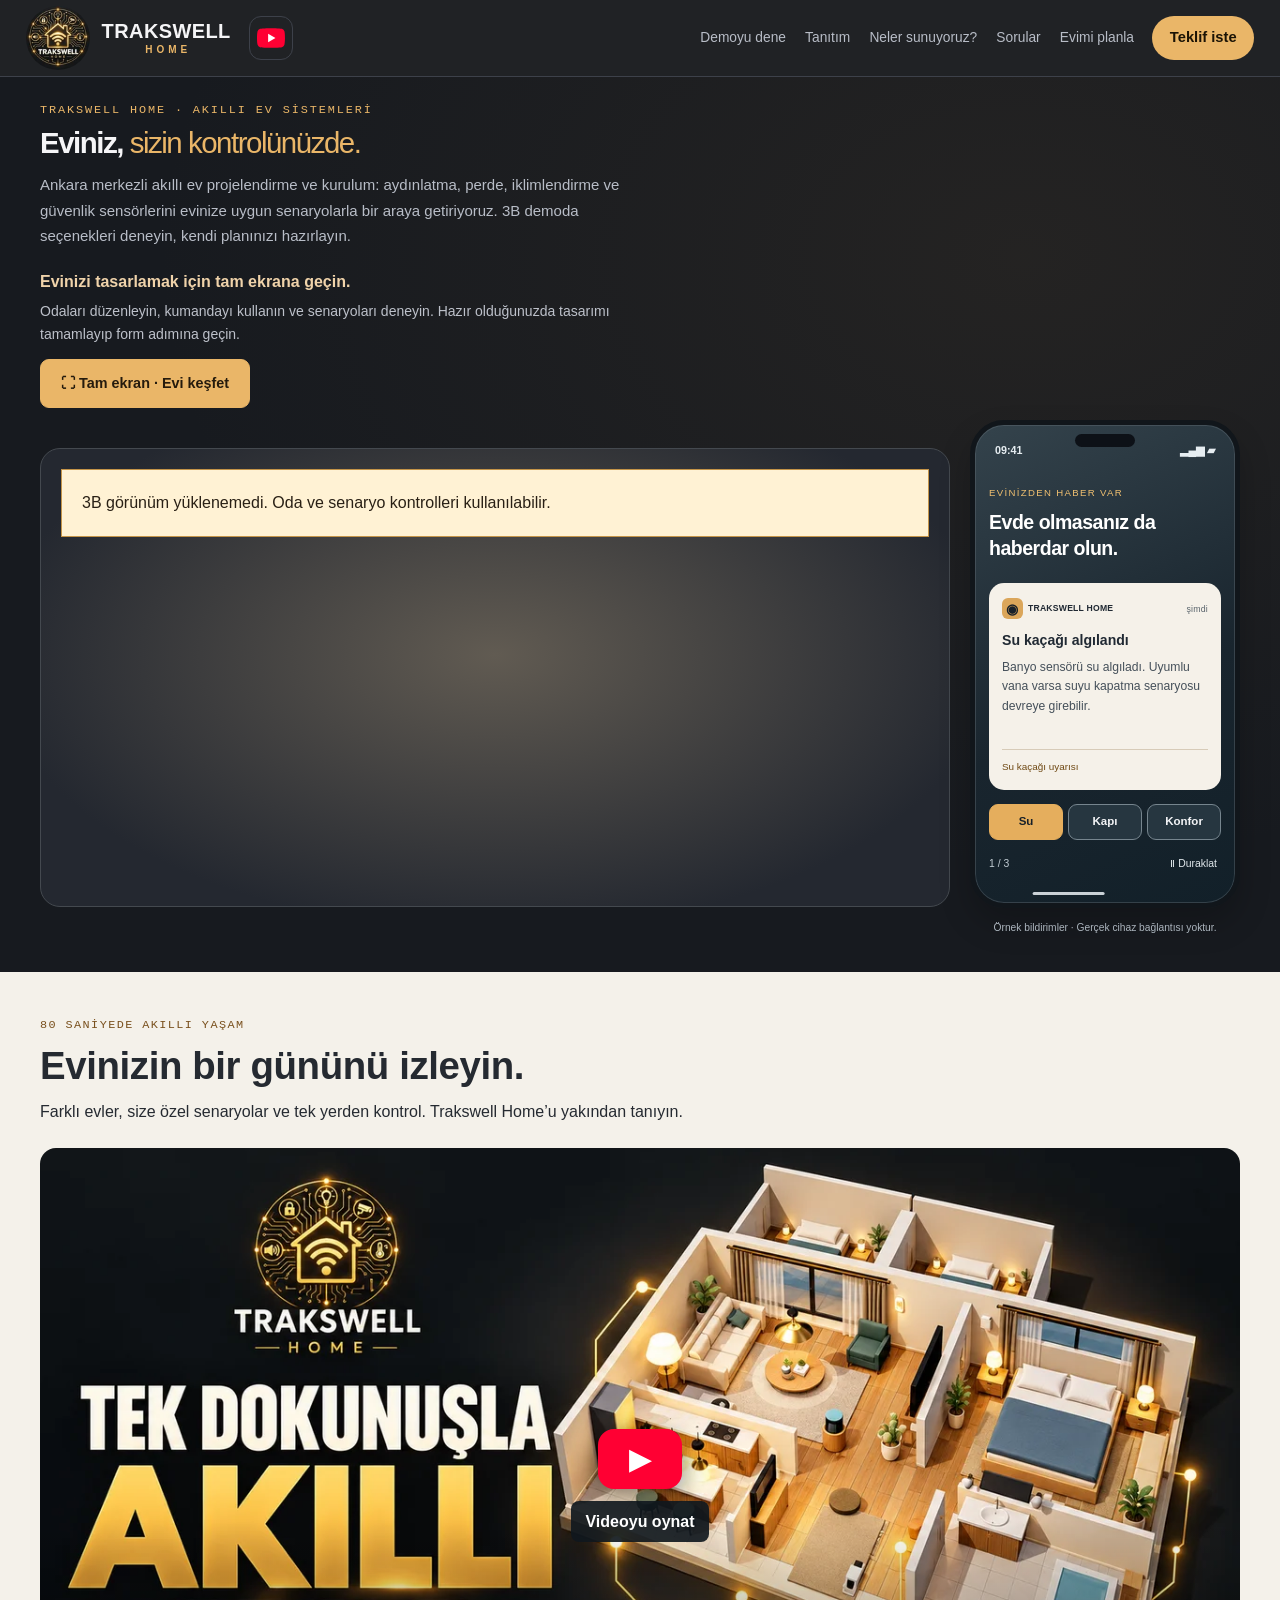
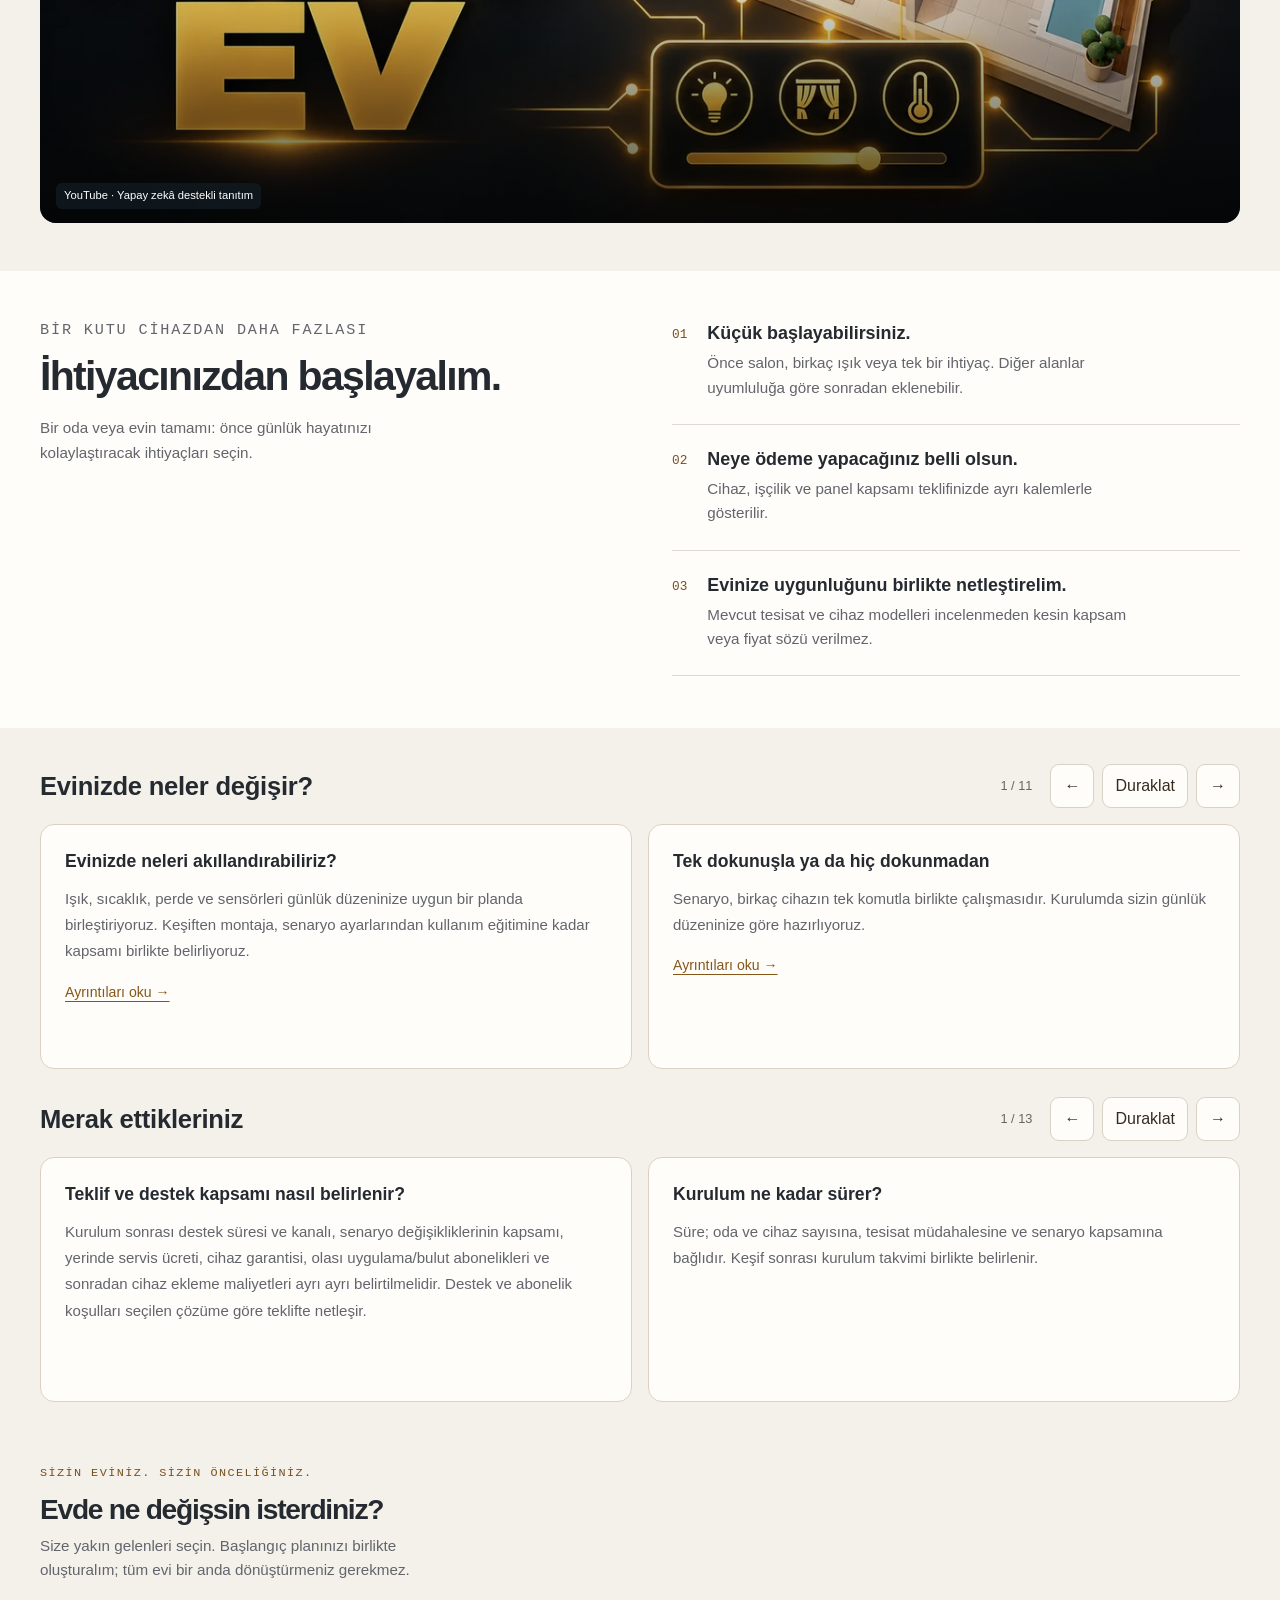
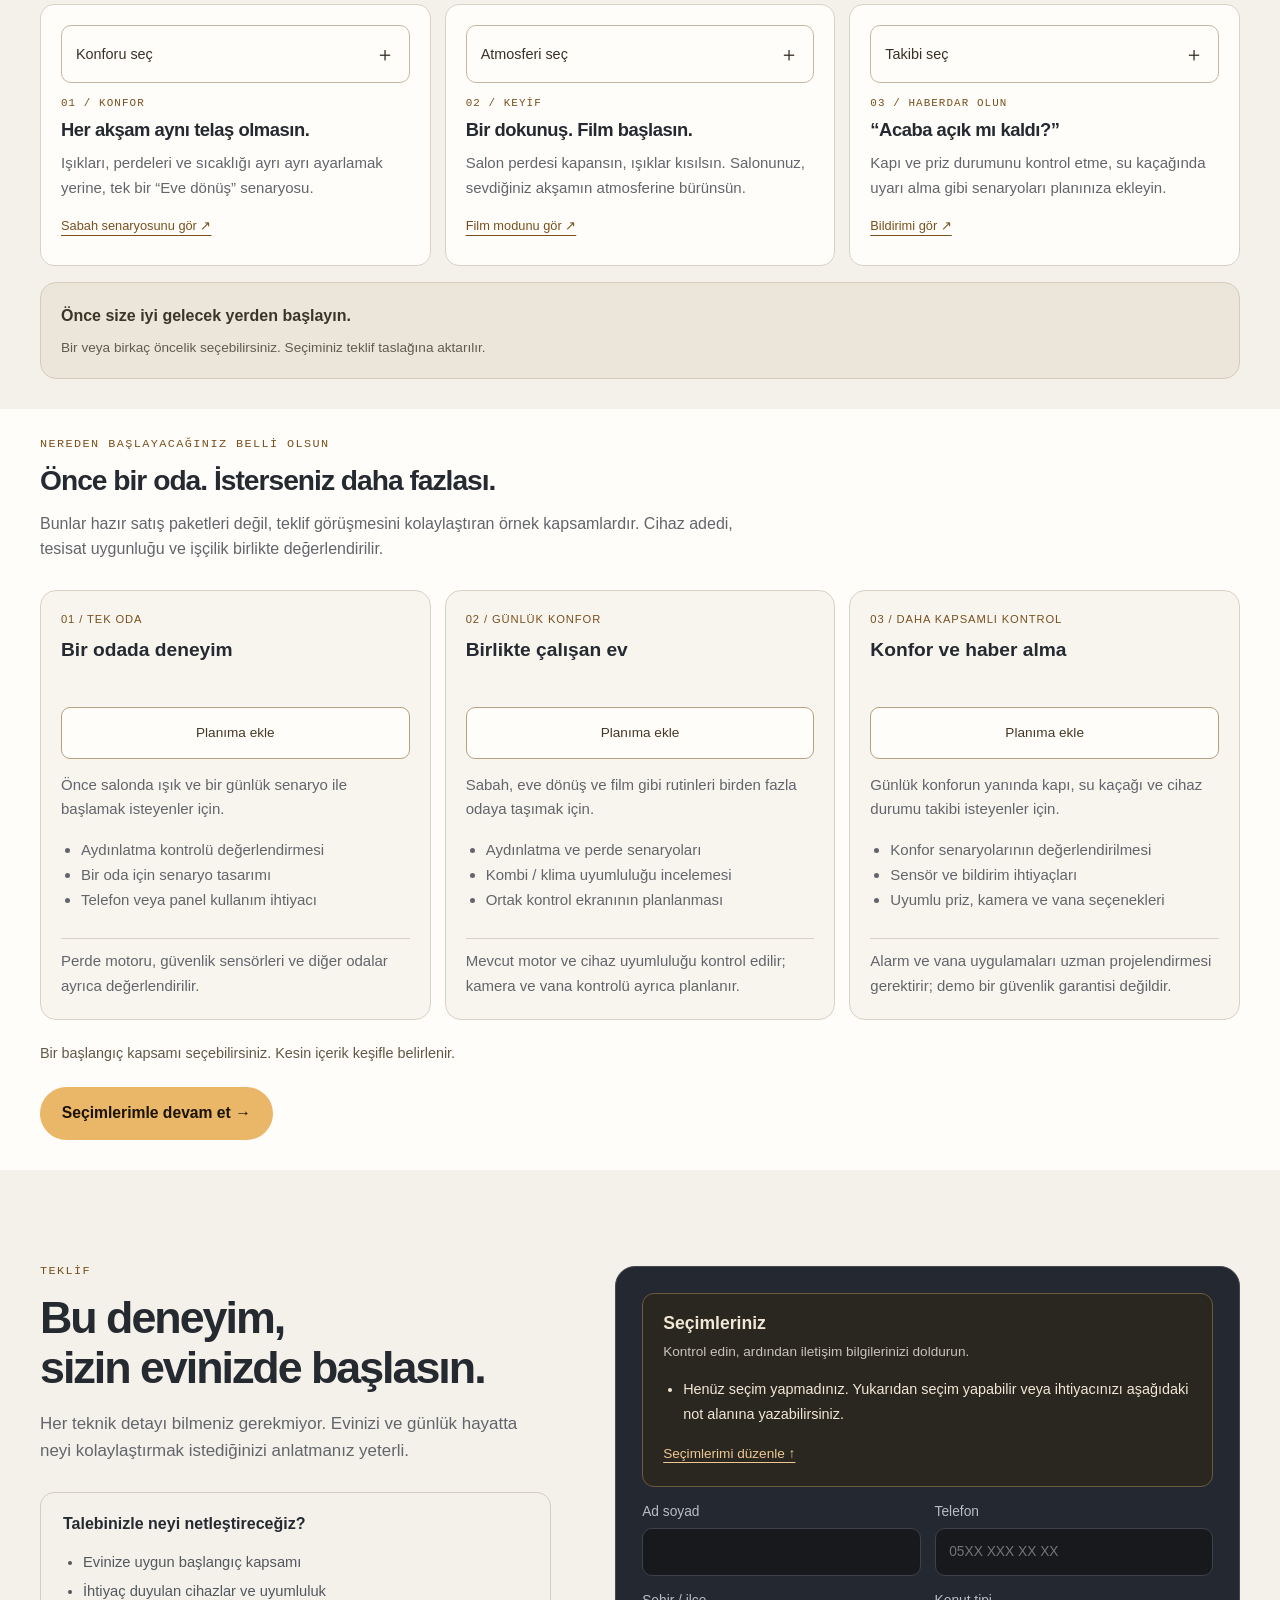
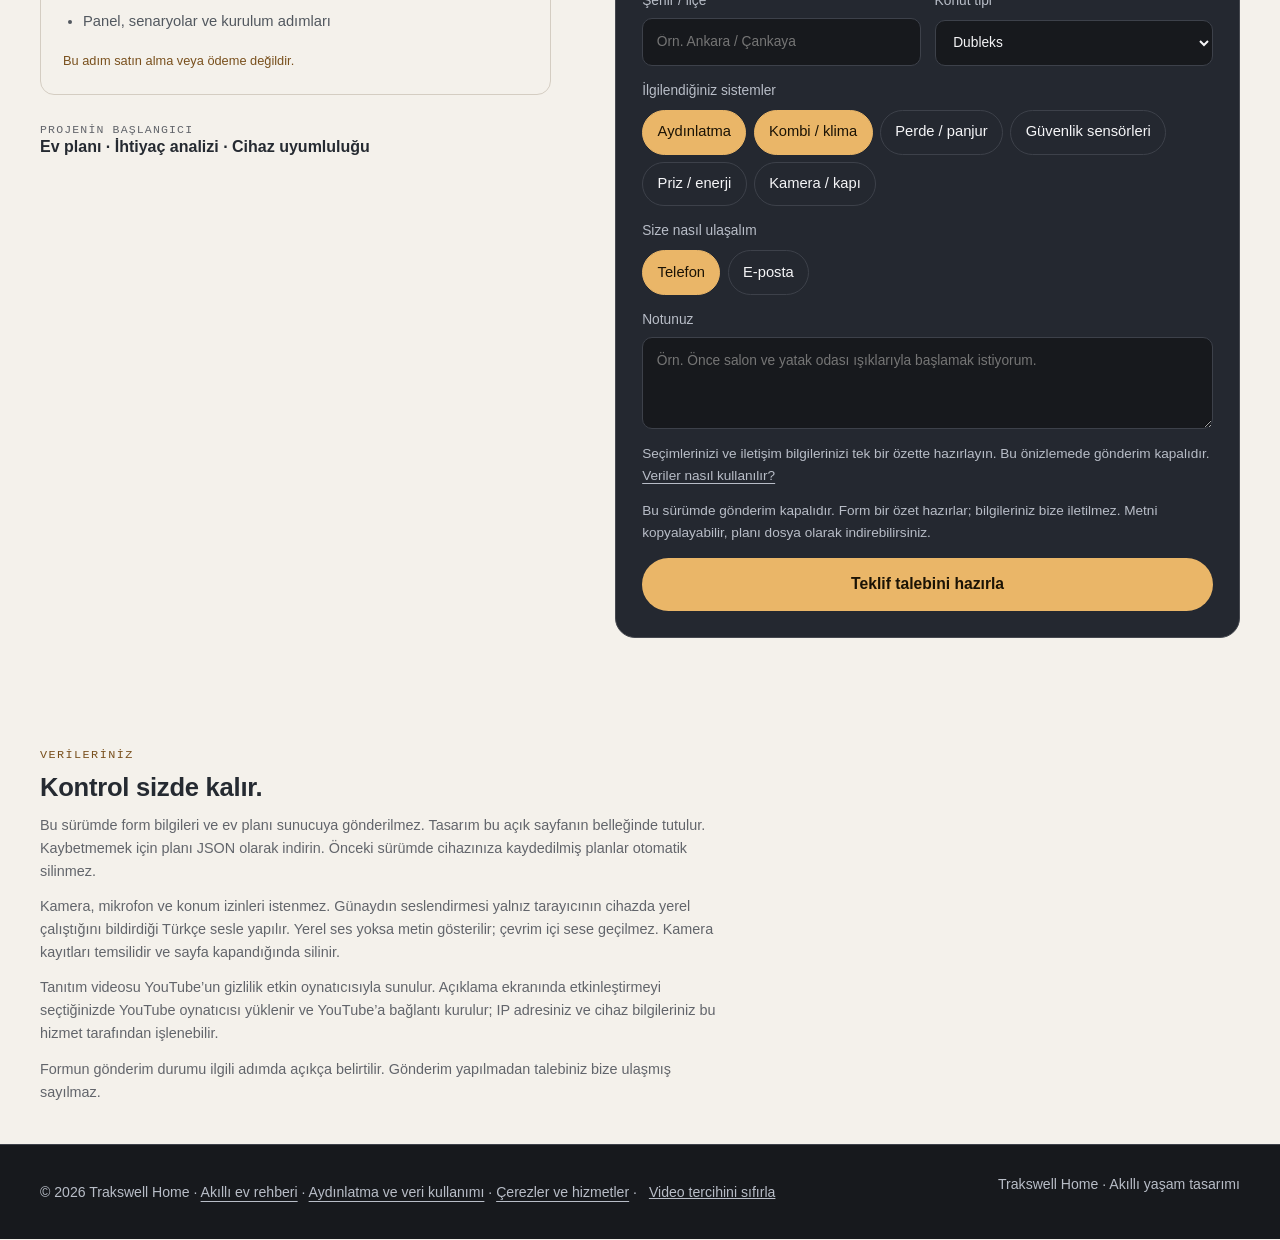
==== commit 9f2bfe8c: "Update demo" ====
--- a/index.html
+++ b/index.html
@@ -1,10 +1,10 @@
 <!doctype html>
 <html lang="tr" data-theme="light">
-<head>
+<head><meta http-equiv="Content-Security-Policy" content="default-src 'self'; script-src 'self'; style-src 'self' 'unsafe-inline'; img-src 'self' data: blob:; font-src 'self'; connect-src 'self'; media-src 'self' data: blob:; frame-src https://www.youtube-nocookie.com; object-src 'none'; base-uri 'none'; form-action 'none'"><meta name="referrer" content="no-referrer"><meta http-equiv="X-DNS-Prefetch-Control" content="off"><link rel="stylesheet" href="fonts.css?v=20261101-local">
 <meta charset="utf-8">
 <meta name="viewport" content="width=device-width, initial-scale=1, viewport-fit=cover">
 <title>Akıllı Ev Sistemleri ve Ankara Kurulum | Trakswell Home</title>
-<meta name="referrer" content="no-referrer">
+
 <meta name="robots" content="index, follow, max-image-preview:large">
 <meta name="google-site-verification" content="CYhbBWb5-Ymkll4xx59Prbb_M2MpWjO4k2-xe67_i7s">
 <meta name="theme-color" content="#17191d">
@@ -18,23 +18,23 @@
 <meta property="og:image:alt" content="Trakswell Home üç boyutlu akıllı ev tanıtımı">
 <meta name="twitter:card" content="summary_large_image">
 <meta property="og:locale" content="tr_TR">
-<meta http-equiv="Content-Security-Policy" content="default-src 'self'; script-src 'self'; style-src 'self' 'unsafe-inline'; img-src 'self' data: blob:; font-src 'self'; connect-src 'self'; frame-src https://www.youtube-nocookie.com; object-src 'none'; base-uri 'none'; form-action 'none'">
-<link rel="icon" href="favicon.svg" type="image/svg+xml">
+
+<link rel="icon" href="icons/favicon.svg" type="image/svg+xml">
 <meta name="description" content="Trakswell Home: Ankara merkezli akıllı ev çözümleri. Aydınlatma, kombi ve klima, perde, güvenlik sensörleri ve enerji kontrolünü tek uygulamada topluyoruz. Türkiye geneli proje ve kurulum.">
 
 
 
-<link rel="stylesheet" href="site.css">
-<link rel="stylesheet" href="presentation.css?v=20261031-mobile-studio2">
-<link rel="stylesheet" href="brand.css?v=20261029-assistant">
-<link rel="stylesheet" href="video-privacy.css?v=20261031">
+<link rel="stylesheet" href="site.css?v=20261101-local">
+<link rel="stylesheet" href="presentation.css?v=20261101-local">
+<link rel="stylesheet" href="brand.css?v=20261101-local">
+<link rel="stylesheet" href="video-privacy.css?v=20261101-local">
 </head>
 <body>
 <a class="skip-link" href="#top">İçeriğe geç</a>
 <header>
   <nav class="wrap nav" aria-label="Ana menü">
     <a class="brand" href="#top" aria-label="Trakswell Home — Ana sayfa"><img class="brand-logo" src="trakswell-logo-96.webp" srcset="trakswell-logo-96.webp 96w, trakswell-logo-192.webp 192w" sizes="64px" alt="" width="64" height="64" fetchpriority="high"><span class="brand-wordmark" aria-hidden="true"><strong>TRAKSWELL</strong><small>HOME</small></span></a>
-    <a class="youtube-channel-link" href="https://www.youtube.com/@TrakswellHome" target="_blank" rel="noopener noreferrer" aria-label="Trakswell Home YouTube kanalı — yeni sekmede açılır" title="YouTube kanalımız"><svg xmlns="http://www.w3.org/2000/svg" width="28" height="28" viewBox="0 0 24 24" aria-hidden="true" focusable="false"><path fill="#ff0033" d="M23.498 6.186a3.016 3.016 0 0 0-2.122-2.136C19.505 3.545 12 3.545 12 3.545s-7.505 0-9.377.505A3.017 3.017 0 0 0 .502 6.186C0 8.07 0 12 0 12s0 3.93.502 5.814a3.016 3.016 0 0 0 2.122 2.136c1.871.505 9.376.505 9.376.505s7.505 0 9.377-.505a3.016 3.016 0 0 0 2.121-2.136C24 15.93 24 12 24 12s0-3.93-.502-5.814Z"/><path fill="#fff" d="m9.545 15.568 6.273-3.568-6.273-3.568Z"/></svg></a>
+    <a class="youtube-channel-link" href="https://www.youtube.com/@TrakswellHome" target="_blank" rel="noopener noreferrer" aria-label="Trakswell Home YouTube kanalı — yeni sekmede açılır" title="YouTube kanalımız"><img src="icons/youtube.svg" width="28" height="28" alt="" aria-hidden="true"></a>
     <ul id="main-menu"><li><a href="#ev-demo" data-section-link>Demoyu dene</a></li><li><a href="#tanitim-video" data-section-link>Tanıtım</a></li><li><a href="#baslangic" data-section-link>Neler sunuyoruz?</a></li><li><a href="#sorular" data-section-link>Sorular</a></li><li><a href="#proje-secimleri" data-section-link>Evimi planla</a></li></ul>
     <a class="btn btn-lamp" href="#teklif" data-section-link>Teklif iste</a>
     <button class="menu-toggle" type="button" aria-controls="main-menu" aria-expanded="false">Menü</button>
@@ -367,7 +367,7 @@
       <p class="lead">Her teknik detayı bilmeniz gerekmiyor. Evinizi ve günlük hayatta neyi kolaylaştırmak istediğinizi anlatmanız yeterli.</p>
       <div class="offer-expectations"><h3>Talebinizle neyi netleştireceğiz?</h3><ul><li>Evinize uygun başlangıç kapsamı</li><li>İhtiyaç duyulan cihazlar ve uyumluluk</li><li>Panel, senaryolar ve kurulum adımları</li></ul><p>Bu adım satın alma veya ödeme değildir.</p></div>
       <div class="contact">
-        <div id="business-phone" hidden><small>Telefon / WhatsApp</small><a id="phone-link"></a></div>
+        <div id="business-phone" hidden><small>Telefon</small><a id="phone-link"></a></div>
         <div id="business-email" hidden><small>E-posta</small><a id="email-link"></a></div>
         <div><small>Projenin başlangıcı</small><b class="sm">Ev planı · İhtiyaç analizi · Cihaz uyumluluğu</b></div>
       </div>
@@ -391,7 +391,6 @@
       <fieldset class="full"><legend>Size nasıl ulaşalım</legend>
         <div class="seg">
           <input type="radio" name="zm" id="zm1" value="Telefon" checked><label for="zm1">Telefon</label>
-          <input type="radio" name="zm" id="zm2" value="WhatsApp"><label for="zm2">WhatsApp</label>
           <input type="radio" name="zm" id="zm3" value="E-posta"><label for="zm3">E-posta</label>
         </div>
       </fieldset>
@@ -405,7 +404,6 @@
         <p>Gönderimden önce <a href="privacy.html" target="_blank" rel="noopener noreferrer">aydınlatma ve veri kullanımı açıklamasını</a> inceleyin. Kampanya izni alınmaz.</p><textarea class="request-preview" id="request-text" readonly></textarea>
         <div class="send-actions">
           <button class="btn btn-ghost" type="button" id="download-request-plan" hidden>Plan dosyasını indir</button><button class="btn btn-ghost" type="button" id="copy-request">Metni kopyala</button>
-          <a class="btn btn-lamp" id="send-whatsapp" target="_blank" rel="noopener noreferrer" hidden>WhatsApp ile aç</a>
           <a class="btn btn-lamp" id="send-email" hidden>E-posta ile aç</a>
         </div>
         <p class="form-note" id="plan-email-note" hidden>Plan dosyasını indirip e-postaya ekleyin. Dosya otomatik eklenmez; gönderimi e-posta uygulamanızda tamamlayın.</p>
@@ -413,7 +411,7 @@
     </form>
   </div>
 </section>
-<section id="veri-bilgisi" class="privacy-section"><div class="wrap"><p class="eyebrow">VERİLERİNİZ</p><h2>Kontrol sizde kalır.</h2><p>Formun ilk adımı bir özet hazırlar. Gönderme veya tasarım kaydetme işlemini onayladığınızda iletişim bilgileriniz, seçtiğiniz sistemler, notlarınız ve varsa oda ölçüleri ile nesne yerleşimleri Trakswell Home sunucusuna iletilir. Bu kayıtlara yalnızca yetkili yönetim panelinden erişilir. Sunucu bağlantısı yoksa gönderim gerçekleşmez ve hata bilgisi gösterilir. Tasarım düzenlenirken açık sayfanın belleğinde tutulur; sayfayı kapatmadan önce sunucuya kaydedin veya JSON dosyasını indirin.</p><p>Kamera, mikrofon ve konum izinleri istenmez. Günaydın seslendirmesi cihazınızın konuşma hizmetini kullanır; bazı sesler internet bağlantısı gerektirebilir. Kamera kayıtları temsilidir ve sayfa kapandığında silinir.</p><p>Tanıtım videosu YouTube’un gizlilik etkin oynatıcısıyla sunulur. Videoyu başlattığınızda YouTube oynatıcısı yüklenir ve YouTube’a bağlantı kurulur; IP adresiniz ve cihaz bilgileriniz bu hizmet tarafından işlenebilir.</p><p>Formun gönderim durumu ilgili adımda açıkça belirtilir. Gönderim yapılmadan talebiniz bize ulaşmış sayılmaz.</p></div></section></main>
+<section id="veri-bilgisi" class="privacy-section"><div class="wrap"><p class="eyebrow">VERİLERİNİZ</p><h2>Kontrol sizde kalır.</h2><p>Formun ilk adımı bir özet hazırlar. Gönderme veya tasarım kaydetme işlemini onayladığınızda iletişim bilgileriniz, seçtiğiniz sistemler, notlarınız ve varsa oda ölçüleri ile nesne yerleşimleri Trakswell Home sunucusuna iletilir. Bu kayıtlara yalnızca yetkili yönetim panelinden erişilir. Sunucu bağlantısı yoksa gönderim gerçekleşmez ve hata bilgisi gösterilir. Tasarım düzenlenirken açık sayfanın belleğinde tutulur; sayfayı kapatmadan önce sunucuya kaydedin veya JSON dosyasını indirin.</p><p>Kamera, mikrofon ve konum izinleri istenmez. Günaydın seslendirmesi yalnız tarayıcının cihazda yerel çalıştığını bildirdiği Türkçe sesle yapılır. Yerel ses yoksa metin gösterilir; çevrim içi sese geçilmez. Kamera kayıtları temsilidir ve sayfa kapandığında silinir.</p><p>Tanıtım videosu YouTube’un gizlilik etkin oynatıcısıyla sunulur. Açıklama ekranında etkinleştirmeyi seçtiğinizde YouTube oynatıcısı yüklenir ve YouTube’a bağlantı kurulur; IP adresiniz ve cihaz bilgileriniz bu hizmet tarafından işlenebilir.</p><p>Formun gönderim durumu ilgili adımda açıkça belirtilir. Gönderim yapılmadan talebiniz bize ulaşmış sayılmaz.</p></div></section></main>
 
 <footer><div class="wrap"><span>© 2026 Trakswell Home · <a href="akilli-ev-rehberi.html">Akıllı ev rehberi</a> · <a href="privacy.html">Aydınlatma ve veri kullanımı</a> · <a href="privacy.html#cerezler">Çerezler ve hizmetler</a> · <button type="button" id="video-privacy-reset">Video tercihini sıfırla</button></span><span>Trakswell Home · Akıllı yaşam tasarımı</span></div></footer>
 <script type="application/ld+json">{"@context":"https://schema.org","@graph":[{"@type":"HomeAndConstructionBusiness","@id":"https://hvacarea-ui.github.io/trakswell-home-demo/#business","name":"Trakswell Home","url":"https://hvacarea-ui.github.io/trakswell-home-demo/","logo":"https://hvacarea-ui.github.io/trakswell-home-demo/trakswell-youtube-logo.png","description":"Ankara merkezli akıllı ev projelendirme ve kurulum. Aydınlatma, perde, iklimlendirme ve güvenlik sensörleri için eve özel otomasyon senaryoları.","address":{"@type":"PostalAddress","addressLocality":"Ankara","addressCountry":"TR"},"areaServed":{"@type":"Country","name":"Türkiye"},"sameAs":["https://www.youtube.com/@TrakswellHome"]},{"@type":"WebSite","@id":"https://hvacarea-ui.github.io/trakswell-home-demo/#website","url":"https://hvacarea-ui.github.io/trakswell-home-demo/","name":"Trakswell Home","inLanguage":"tr-TR","publisher":{"@id":"https://hvacarea-ui.github.io/trakswell-home-demo/#business"}},{"@type":"WebPage","@id":"https://hvacarea-ui.github.io/trakswell-home-demo/#webpage","url":"https://hvacarea-ui.github.io/trakswell-home-demo/","name":"Akıllı Ev Sistemleri ve Ankara Kurulum | Trakswell Home","inLanguage":"tr-TR","isPartOf":{"@id":"https://hvacarea-ui.github.io/trakswell-home-demo/#website"},"about":{"@id":"https://hvacarea-ui.github.io/trakswell-home-demo/#business"}}]}</script>
@@ -422,10 +420,10 @@
 
 
 
-<script src="site.js?v=20261031-contact"></script>
+<script src="site.js?v=20261101-local"></script>
 <script src="three.min.js"></script>
 <script src="design-catalog.js?v=20261029-design"></script>
-<script src="plan-editor.js?v=20261031-importsafe"></script>
+<script src="plan-editor.js?v=20261031-drag"></script>
 <script src="house-3d.js?v=20261031-touch"></script>
 <script src="experience.js?v=20261031-mobile-studio2"></script>
 <script src="home-preview.js?v=20261029-duplex"></script>
@@ -433,7 +431,7 @@
 <script src="design-workspace.js?v=20261029-design"></script>
 <script src="design-assistant-engine.js?v=20261031-fixes"></script>
 <script src="design-assistant.js?v=20261029-assistant"></script>
-<script src="video-loader.js?v=20261031-privacy"></script>
+<script src="video-loader.js?v=20261101-local"></script>
 <script src="public-runtime.js"></script><script src="customer-portal.js?v=20261031-mobile-summary"></script>
 </body>
 </html>
--- a/fonts.css
+++ b/fonts.css
@@ -0,0 +1,5 @@
+/* Distributed locally with their SIL Open Font License files in ./fonts/. */
+@font-face{font-family:"Red Hat Text";font-style:normal;font-weight:300 700;font-display:swap;src:url("./fonts/redhattext-variable.ttf") format("truetype")}
+@font-face{font-family:"Red Hat Display";font-style:normal;font-weight:300 900;font-display:swap;src:url("./fonts/redhatdisplay-variable.ttf") format("truetype")}
+@font-face{font-family:"JetBrains Mono";font-style:normal;font-weight:100 800;font-display:swap;src:url("./fonts/jetbrainsmono-variable.ttf") format("truetype")}
+:root{--local-body:"Red Hat Text",system-ui,sans-serif;--local-display:"Red Hat Display",system-ui,sans-serif;--local-mono:"JetBrains Mono",monospace}
--- a/site.css
+++ b/site.css
@@ -5,7 +5,7 @@
   --lamp:#E2A33B; --lamp-ink:#8A5A0E; --lamp-soft:#F6E6C6; --ok:#4365B0;
   --night:#141416; --night-2:#202024; --night-line:#38383F; --night-ink:#F5F5F7; --night-muted:#ABABB5;
   --display:"Red Hat Display",ui-sans-serif,system-ui,sans-serif;
-  --body:"Red Hat Text",ui-sans-serif,system-ui,sans-serif;
+  --body:"Red Hat Text",ui-sans-serif,"Red Hat Text",system-ui,sans-serif;
   --mono:"JetBrains Mono",ui-monospace,Menlo,monospace;
   --r:14px;
 }
--- a/presentation.css
+++ b/presentation.css
@@ -1,5 +1,5 @@
 /* Presentation layer: a consistent layout for the local launch preview. */
-:root{--display:"Segoe UI",Arial,sans-serif;--body:"Segoe UI",Arial,sans-serif;--mono:Consolas,monospace;--lamp:#eab668;--night:#17191d;--night-2:#22252b;--night-line:#3d414a;--night-muted:#b8bdc7;--r:18px}
+:root{--display:"Red Hat Display",Arial,sans-serif;--body:"Red Hat Text",Arial,sans-serif;--mono:"JetBrains Mono",Consolas,monospace;--lamp:#eab668;--night:#17191d;--night-2:#22252b;--night-line:#3d414a;--night-muted:#b8bdc7;--r:18px}
 body{margin:0}button,input,select,textarea{font:inherit}a,button,input,select,textarea,summary{-webkit-tap-highlight-color:transparent}button,a,summary{touch-action:manipulation}
 .wrap{max-width:1280px}header{background:#17191df5;backdrop-filter:blur(16px)}header .nav{max-width:1440px;height:76px}.brand i{height:38px;width:38px;border-radius:12px}.brand{font-size:1.2rem}.nav .btn{min-height:44px}
 .hero{background:radial-gradient(ellipse at 80% 0%,#49372555,transparent 45%),#17191d;padding-block:64px 48px}.hero::after{display:none}.hero>.wrap{max-width:1440px;padding-inline:32px}.hero-grid{gap:40px}.hero-grid>div:first-child{max-width:1100px}.hero h1{font-size:clamp(3.6rem,7.2vw,7rem);line-height:.98;letter-spacing:-.065em;margin:24px 0}.hero h1 em{font-weight:500}.hero .eyebrow{letter-spacing:.16em}.hero .lead{font-size:clamp(1.05rem,1.65vw,1.3rem);line-height:1.65;max-width:650px}.hero .ctas{margin-top:28px;gap:12px}.btn{min-height:48px;white-space:normal;justify-content:center;line-height:1.3}.hero .facts{font-size:.8rem;gap:12px 24px;margin-top:28px}
@@ -119,13 +119,13 @@
 .plan-wrap.showroom-active #house-3d canvas{touch-action:none}
 
 /* === Okunur cihaz etiketleri (HTML, sabit yazı boyutu) === */
-#house-3d .device-label{position:absolute;z-index:1;transform:translate(-50%,-100%);padding:3px 8px;border-radius:6px;border:1px solid #f5d59e66;background:#10151dea;color:#f5d59e;font:600 .72rem/1.3 var(--body,system-ui,sans-serif);white-space:nowrap;pointer-events:none}
+#house-3d .device-label{position:absolute;z-index:1;transform:translate(-50%,-100%);padding:3px 8px;border-radius:6px;border:1px solid #f5d59e66;background:#10151dea;color:#f5d59e;font:600 .72rem/1.3 var(--body,"Red Hat Text",system-ui,sans-serif);white-space:nowrap;pointer-events:none}
 #house-3d button.device-label{pointer-events:auto;cursor:pointer;min-height:24px;border-color:#f5d59e}
 #house-3d button.device-label:hover{background:#2a2f38}
 #house-3d button.device-label:focus-visible{outline:2px solid #f5d59e;outline-offset:2px}
 
 /* === Tekerlek ipucu (yalnızca fare kullanıcısına görsel bilgi) === */
-#house-3d .wheel-hint{position:absolute;left:50%;bottom:14px;z-index:2;transform:translateX(-50%);padding:7px 12px;border-radius:8px;background:#10151df2;color:#f5f5f7;font:500 .78rem/1.3 var(--body,system-ui,sans-serif);white-space:nowrap;pointer-events:none;opacity:0;transition:opacity .2s}
+#house-3d .wheel-hint{position:absolute;left:50%;bottom:14px;z-index:2;transform:translateX(-50%);padding:7px 12px;border-radius:8px;background:#10151df2;color:#f5f5f7;font:500 .78rem/1.3 var(--body,"Red Hat Text",system-ui,sans-serif);white-space:nowrap;pointer-events:none;opacity:0;transition:opacity .2s}
 #house-3d .wheel-hint.is-visible{opacity:1}
 
 /* Görsel olarak gizli, ekran okuyucuya açık metin */
--- a/brand.css
+++ b/brand.css
@@ -1,5 +1,5 @@
 /* Shared verbatim by the main website and management panel. */
-:root{--brand-night:#17191d;--brand-night-2:#22252b;--brand-line:#3d414a;--brand-gold:#eab668;--brand-ink:#f5f5f7;--brand-font:"Segoe UI",Arial,sans-serif;--lamp:var(--brand-gold);--amber:var(--brand-gold);--night:var(--brand-night)}
+:root{--brand-night:#17191d;--brand-night-2:#22252b;--brand-line:#3d414a;--brand-gold:#eab668;--brand-ink:#f5f5f7;--brand-font:"Red Hat Display",Arial,sans-serif;--lamp:var(--brand-gold);--amber:var(--brand-gold);--night:var(--brand-night)}
 .brand,header .brand{display:flex;align-items:center;flex:none;gap:12px;text-decoration:none;white-space:nowrap}
 .brand .brand-logo,header .brand-logo{display:block;width:64px;height:64px;flex:none;aspect-ratio:1;object-fit:cover;border-radius:50%}
 .brand .brand-wordmark,header .brand-wordmark{display:flex;flex-direction:column;align-items:center;gap:4px;line-height:1}
--- a/video-privacy.css
+++ b/video-privacy.css
@@ -1 +1,2 @@
-.video-privacy-dialog{color-scheme:dark;max-width:520px;width:calc(100% - 40px);max-height:90dvh;overflow:auto;box-sizing:border-box;background:#20252b;color:#f4f1e9;border:1px solid #6f7782;border-radius:16px;padding:24px;font:16px/1.6 system-ui,sans-serif}.video-privacy-dialog::backdrop{background:#000b}.video-privacy-dialog button{padding:12px 16px;border:1px solid #e4ab58;border-radius:8px;margin:8px 8px 0 0;background:#292f36;color:#fff;cursor:pointer}.video-privacy-dialog button[data-allow]{background:#e4ab58;color:#171b20}.video-privacy-dialog a{color:#efbb70}#video-privacy-reset{border:0;background:transparent;color:inherit;text-decoration:underline;padding:8px;cursor:pointer}.promo-video-shell>.promo-video-player{margin:0;width:100%;height:100%;min-height:0}
+.video-privacy-dialog{color-scheme:dark;max-width:520px;width:calc(100% - 40px);max-height:90dvh;overflow:auto;box-sizing:border-box;background:#20252b;color:#f4f1e9;border:1px solid #6f7782;border-radius:16px;padding:24px;font:16px/1.6 "Red Hat Text",system-ui,sans-serif}.video-privacy-dialog::backdrop{background:#000b}.video-privacy-dialog button{padding:12px 16px;border:1px solid #e4ab58;border-radius:8px;margin:8px 8px 0 0;background:#292f36;color:#fff;cursor:pointer}.video-privacy-dialog button[data-allow]{background:#e4ab58;color:#171b20}.video-privacy-dialog a{color:#efbb70}#video-privacy-reset{border:0;background:transparent;color:inherit;text-decoration:underline;padding:8px;cursor:pointer}.promo-video-shell>.promo-video-player{margin:0;width:100%;height:100%;min-height:0}
+.video-privacy-status{font:14px/1.5 var(--local-body);margin-top:12px}.video-privacy-status:empty{display:none}
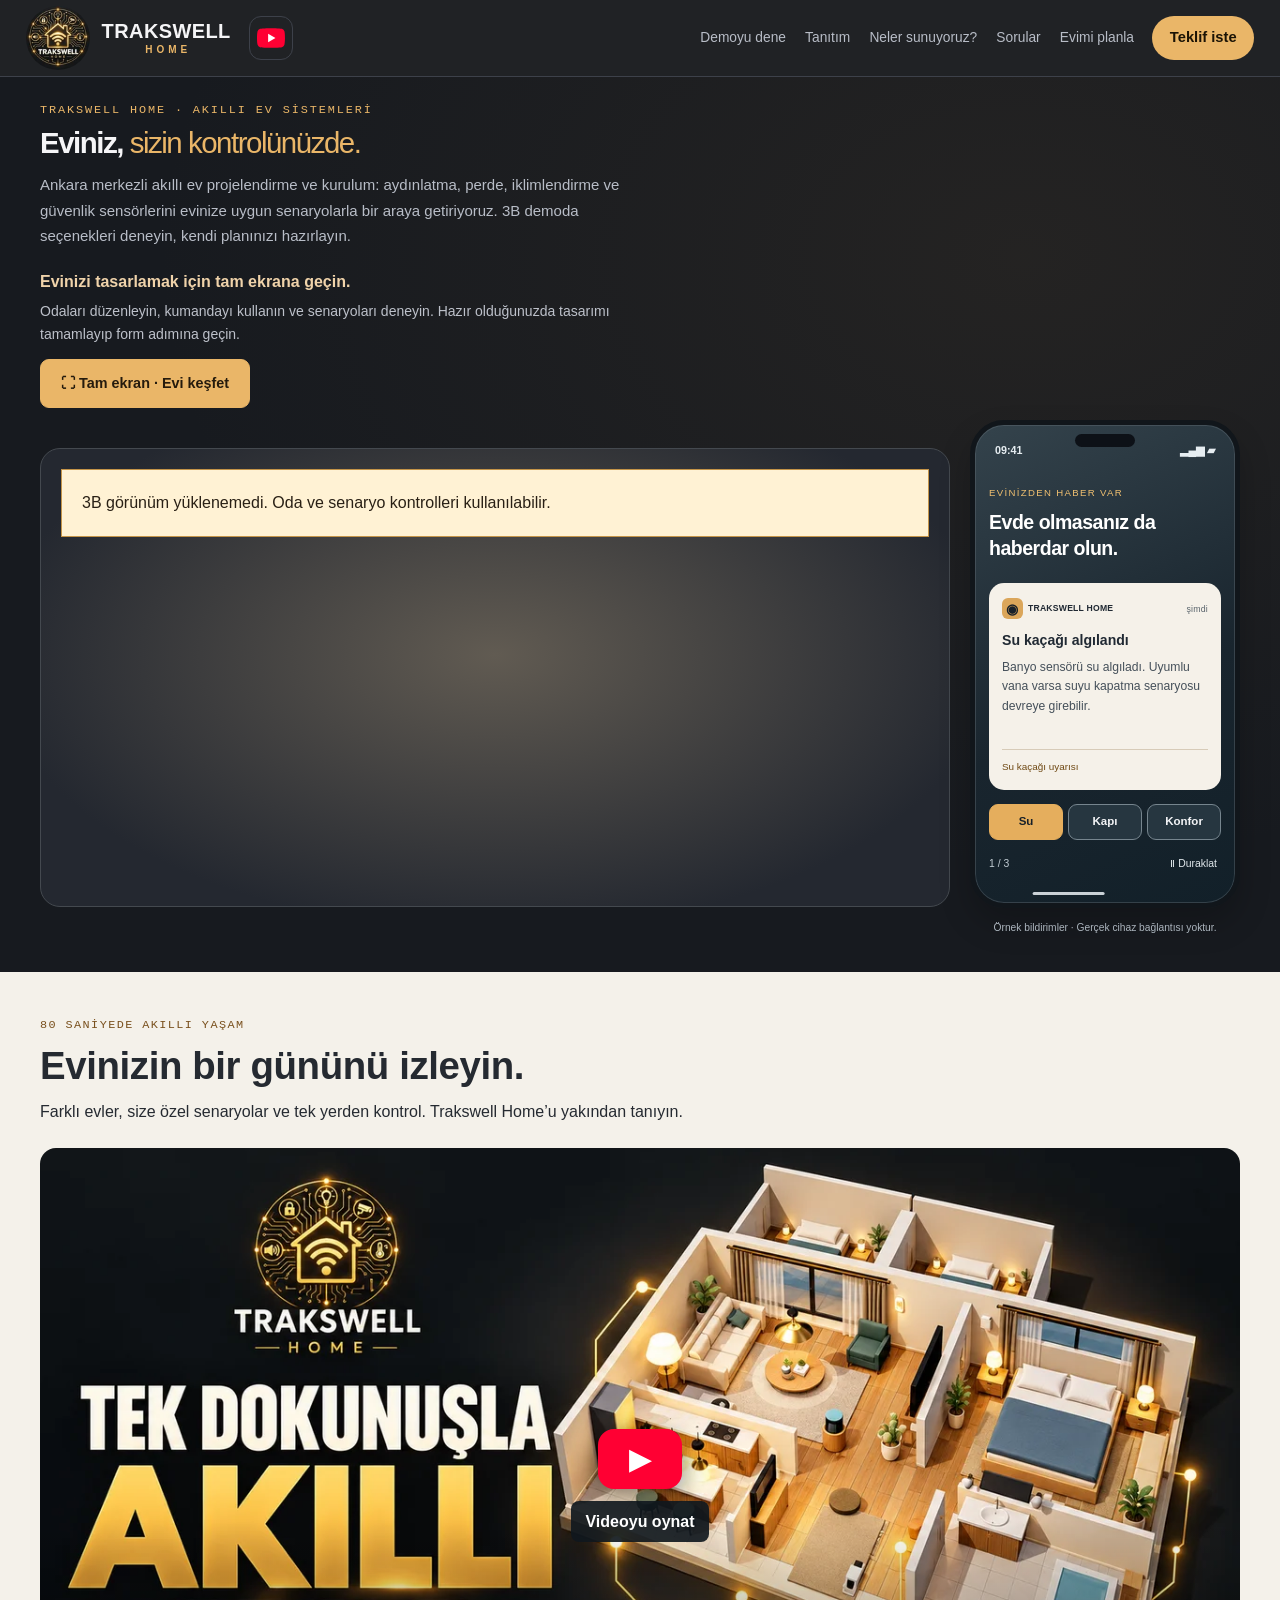
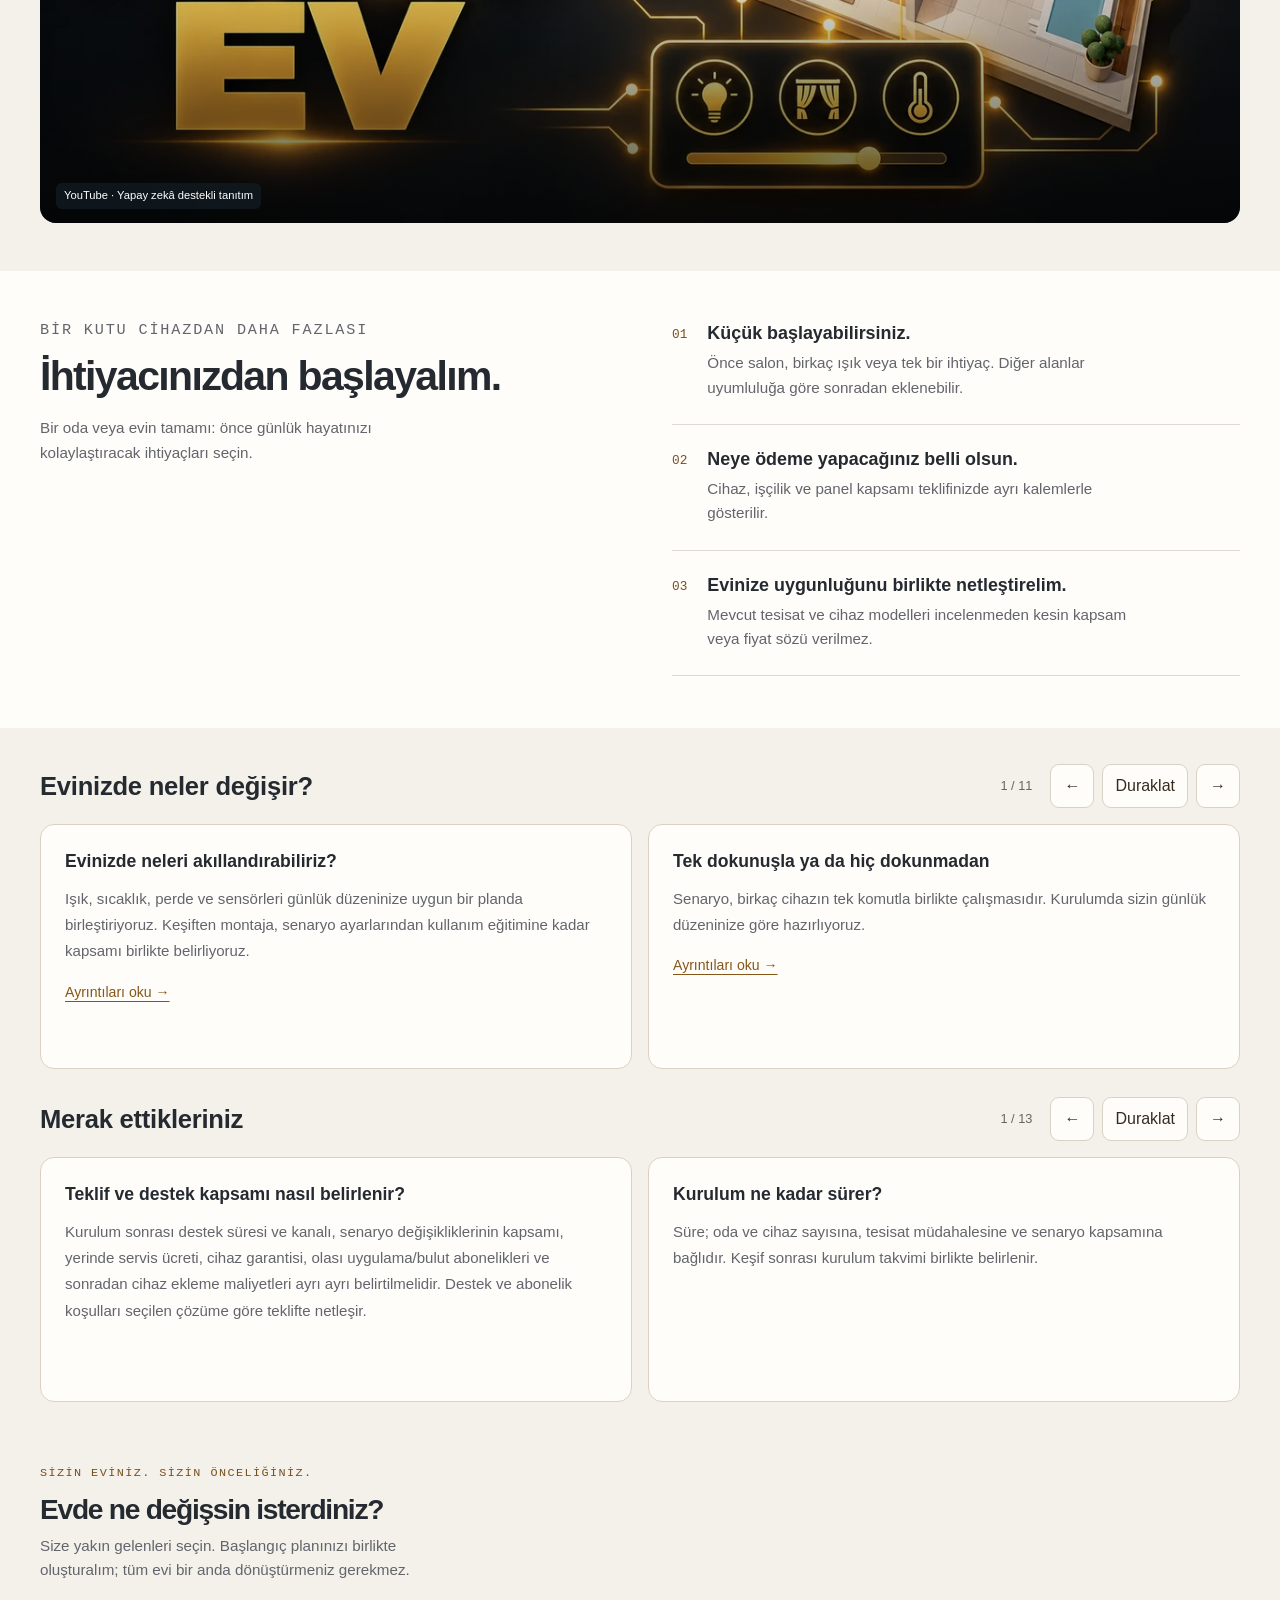
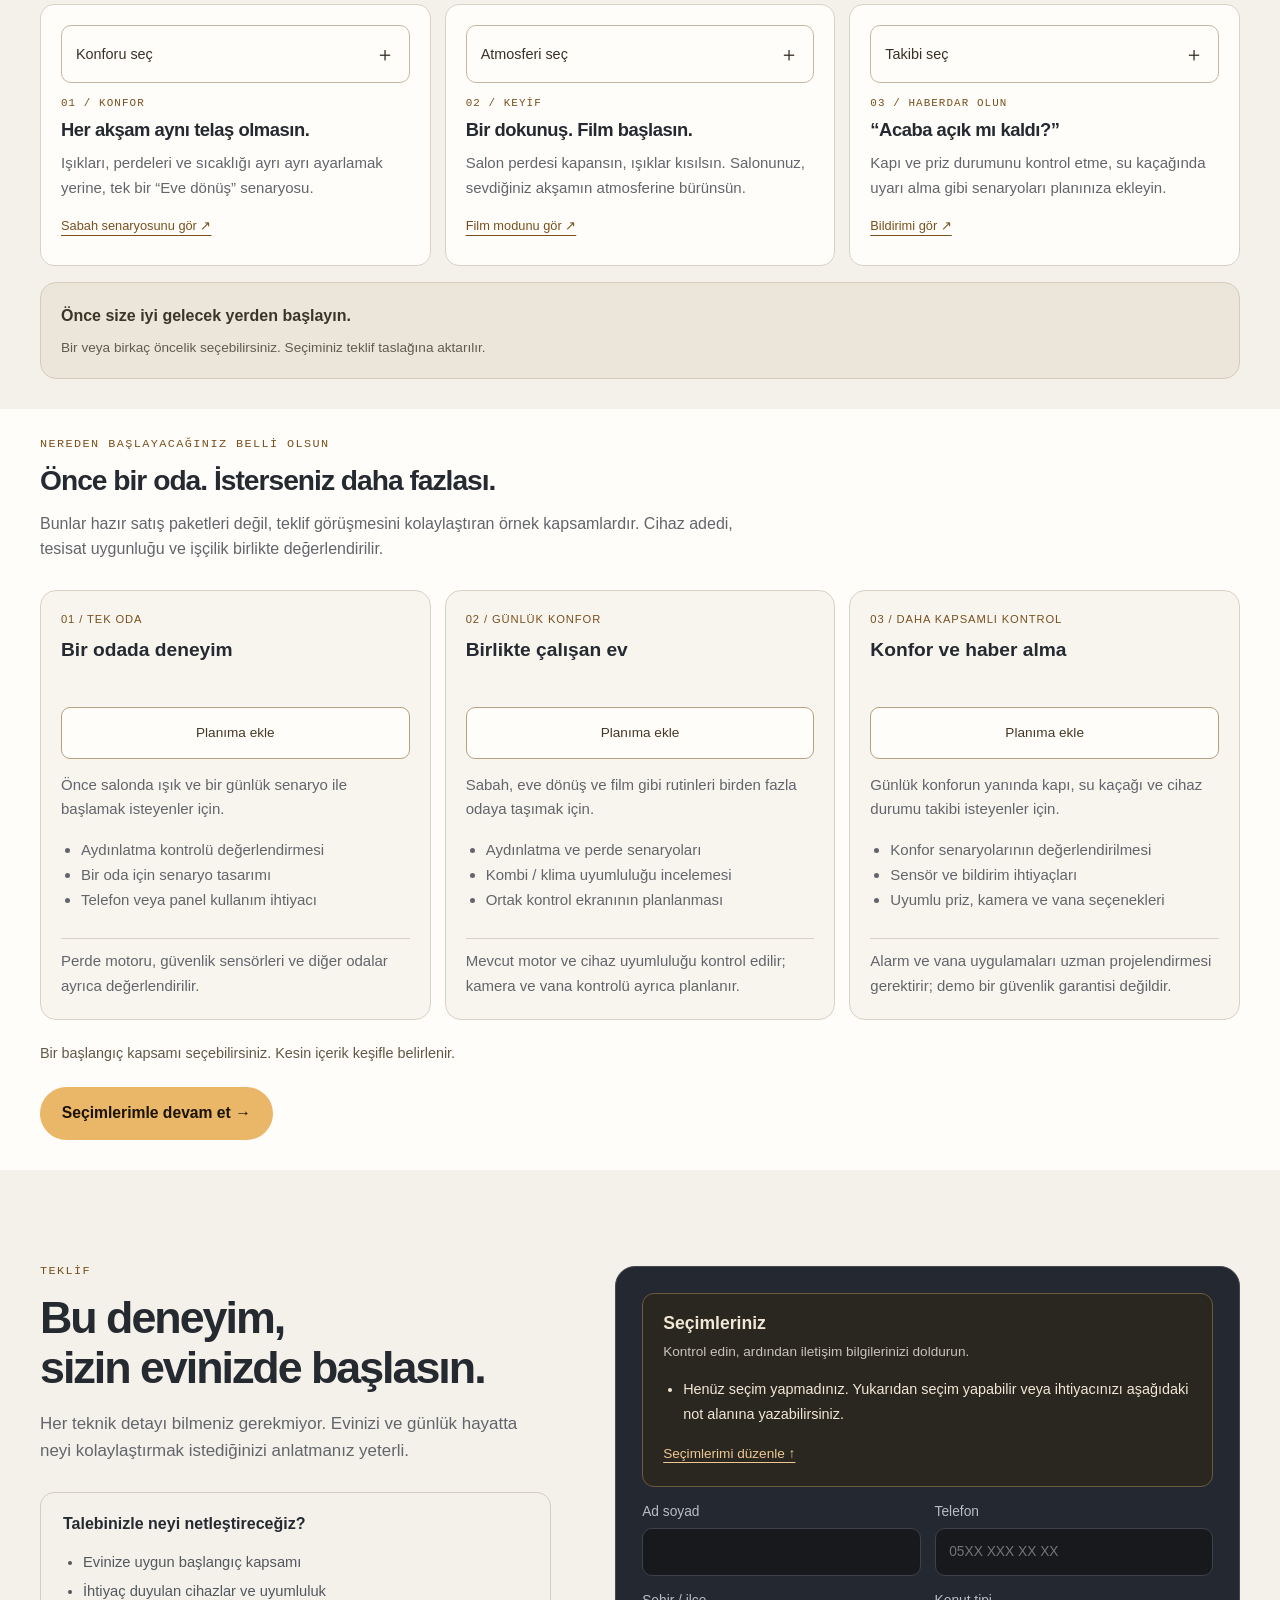
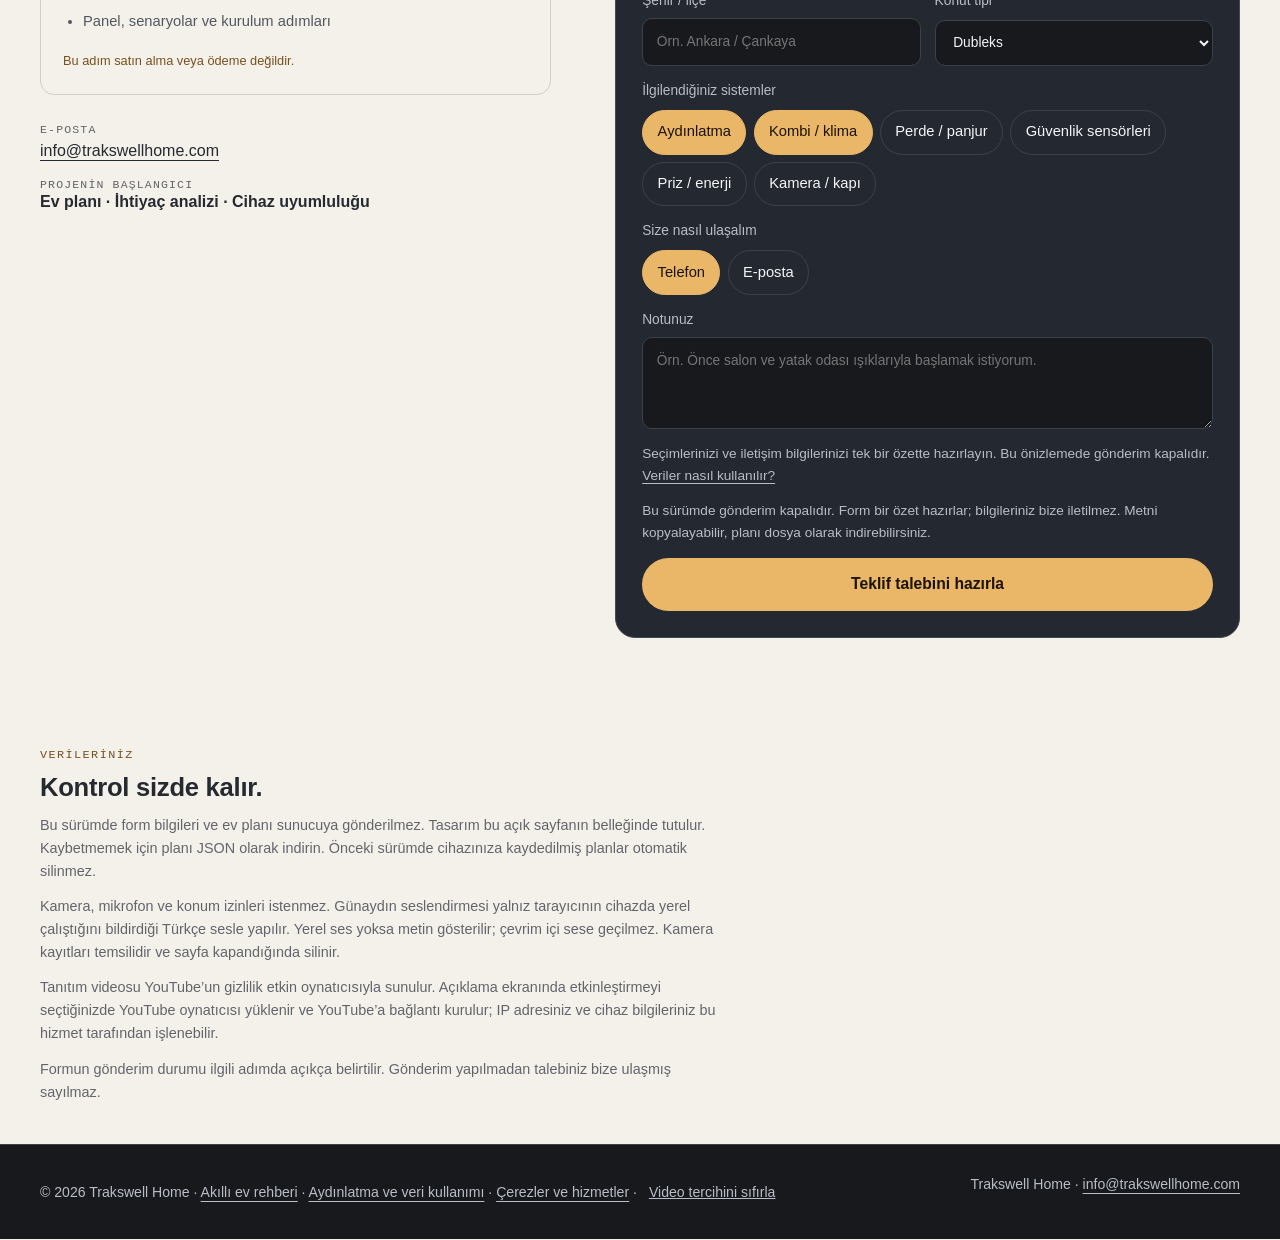
==== commit 154a7171: "Update demo" ====
--- a/index.html
+++ b/index.html
@@ -368,7 +368,7 @@
       <div class="offer-expectations"><h3>Talebinizle neyi netleştireceğiz?</h3><ul><li>Evinize uygun başlangıç kapsamı</li><li>İhtiyaç duyulan cihazlar ve uyumluluk</li><li>Panel, senaryolar ve kurulum adımları</li></ul><p>Bu adım satın alma veya ödeme değildir.</p></div>
       <div class="contact">
         <div id="business-phone" hidden><small>Telefon</small><a id="phone-link"></a></div>
-        <div id="business-email" hidden><small>E-posta</small><a id="email-link"></a></div>
+        <div id="business-email"><small>E-posta</small><a id="email-link" href="mailto:info@trakswellhome.com">info@trakswellhome.com</a></div>
         <div><small>Projenin başlangıcı</small><b class="sm">Ev planı · İhtiyaç analizi · Cihaz uyumluluğu</b></div>
       </div>
     </div>
@@ -399,8 +399,8 @@
       <p class="form-note full" id="request-intro">Talep özetini kontrol ettikten sonra bilgilerinizi ve varsa ev planınızı bize gönderebilir veya yalnızca tasarımınızı kaydedebilirsiniz. <a href="#veri-bilgisi">Veriler nasıl kullanılır?</a></p><p class="form-note full" id="delivery-note">Önce talebinizi hazırlayın. Son adımda “Talebimi gönder” veya “Yalnızca tasarımımı kaydet” seçeneğini kullanın.</p>
       <button class="btn btn-lamp full" type="submit">Teklif talebini hazırla</button>
       <div class="ok" id="ok" role="status" aria-live="polite" hidden></div>
-      <div class="full" id="request-result" hidden>
-        <label for="request-text">Talep özeti</label>
+      <div class="full" id="request-result" role="region" aria-labelledby="request-summary-label" tabindex="-1" hidden>
+        <label for="request-text" id="request-summary-label">Talep özeti · Henüz gönderilmedi</label>
         <p>Gönderimden önce <a href="privacy.html" target="_blank" rel="noopener noreferrer">aydınlatma ve veri kullanımı açıklamasını</a> inceleyin. Kampanya izni alınmaz.</p><textarea class="request-preview" id="request-text" readonly></textarea>
         <div class="send-actions">
           <button class="btn btn-ghost" type="button" id="download-request-plan" hidden>Plan dosyasını indir</button><button class="btn btn-ghost" type="button" id="copy-request">Metni kopyala</button>
@@ -413,21 +413,22 @@
 </section>
 <section id="veri-bilgisi" class="privacy-section"><div class="wrap"><p class="eyebrow">VERİLERİNİZ</p><h2>Kontrol sizde kalır.</h2><p>Formun ilk adımı bir özet hazırlar. Gönderme veya tasarım kaydetme işlemini onayladığınızda iletişim bilgileriniz, seçtiğiniz sistemler, notlarınız ve varsa oda ölçüleri ile nesne yerleşimleri Trakswell Home sunucusuna iletilir. Bu kayıtlara yalnızca yetkili yönetim panelinden erişilir. Sunucu bağlantısı yoksa gönderim gerçekleşmez ve hata bilgisi gösterilir. Tasarım düzenlenirken açık sayfanın belleğinde tutulur; sayfayı kapatmadan önce sunucuya kaydedin veya JSON dosyasını indirin.</p><p>Kamera, mikrofon ve konum izinleri istenmez. Günaydın seslendirmesi yalnız tarayıcının cihazda yerel çalıştığını bildirdiği Türkçe sesle yapılır. Yerel ses yoksa metin gösterilir; çevrim içi sese geçilmez. Kamera kayıtları temsilidir ve sayfa kapandığında silinir.</p><p>Tanıtım videosu YouTube’un gizlilik etkin oynatıcısıyla sunulur. Açıklama ekranında etkinleştirmeyi seçtiğinizde YouTube oynatıcısı yüklenir ve YouTube’a bağlantı kurulur; IP adresiniz ve cihaz bilgileriniz bu hizmet tarafından işlenebilir.</p><p>Formun gönderim durumu ilgili adımda açıkça belirtilir. Gönderim yapılmadan talebiniz bize ulaşmış sayılmaz.</p></div></section></main>
 
-<footer><div class="wrap"><span>© 2026 Trakswell Home · <a href="akilli-ev-rehberi.html">Akıllı ev rehberi</a> · <a href="privacy.html">Aydınlatma ve veri kullanımı</a> · <a href="privacy.html#cerezler">Çerezler ve hizmetler</a> · <button type="button" id="video-privacy-reset">Video tercihini sıfırla</button></span><span>Trakswell Home · Akıllı yaşam tasarımı</span></div></footer>
-<script type="application/ld+json">{"@context":"https://schema.org","@graph":[{"@type":"HomeAndConstructionBusiness","@id":"https://hvacarea-ui.github.io/trakswell-home-demo/#business","name":"Trakswell Home","url":"https://hvacarea-ui.github.io/trakswell-home-demo/","logo":"https://hvacarea-ui.github.io/trakswell-home-demo/trakswell-youtube-logo.png","description":"Ankara merkezli akıllı ev projelendirme ve kurulum. Aydınlatma, perde, iklimlendirme ve güvenlik sensörleri için eve özel otomasyon senaryoları.","address":{"@type":"PostalAddress","addressLocality":"Ankara","addressCountry":"TR"},"areaServed":{"@type":"Country","name":"Türkiye"},"sameAs":["https://www.youtube.com/@TrakswellHome"]},{"@type":"WebSite","@id":"https://hvacarea-ui.github.io/trakswell-home-demo/#website","url":"https://hvacarea-ui.github.io/trakswell-home-demo/","name":"Trakswell Home","inLanguage":"tr-TR","publisher":{"@id":"https://hvacarea-ui.github.io/trakswell-home-demo/#business"}},{"@type":"WebPage","@id":"https://hvacarea-ui.github.io/trakswell-home-demo/#webpage","url":"https://hvacarea-ui.github.io/trakswell-home-demo/","name":"Akıllı Ev Sistemleri ve Ankara Kurulum | Trakswell Home","inLanguage":"tr-TR","isPartOf":{"@id":"https://hvacarea-ui.github.io/trakswell-home-demo/#website"},"about":{"@id":"https://hvacarea-ui.github.io/trakswell-home-demo/#business"}}]}</script>
-
-
-
-
-
-<script src="site.js?v=20261101-local"></script>
+<footer><div class="wrap"><span>© 2026 Trakswell Home · <a href="akilli-ev-rehberi.html">Akıllı ev rehberi</a> · <a href="privacy.html">Aydınlatma ve veri kullanımı</a> · <a href="privacy.html#cerezler">Çerezler ve hizmetler</a> · <button type="button" id="video-privacy-reset">Video tercihini sıfırla</button></span><span>Trakswell Home · <a href="mailto:info@trakswellhome.com">info@trakswellhome.com</a></span></div></footer>
+<script type="application/ld+json">{"@context":"https://schema.org","@graph":[{"@type":"HomeAndConstructionBusiness","@id":"https://hvacarea-ui.github.io/trakswell-home-demo/#business","name":"Trakswell Home","url":"https://hvacarea-ui.github.io/trakswell-home-demo/","logo":"https://hvacarea-ui.github.io/trakswell-home-demo/trakswell-youtube-logo.png","description":"Ankara merkezli akıllı ev projelendirme ve kurulum. Aydınlatma, perde, iklimlendirme ve güvenlik sensörleri için eve özel otomasyon senaryoları.","address":{"@type":"PostalAddress","addressLocality":"Ankara","addressCountry":"TR"},"areaServed":{"@type":"Country","name":"Türkiye"},"sameAs":["https://www.youtube.com/@TrakswellHome"],"email":"info@trakswellhome.com"},{"@type":"WebSite","@id":"https://hvacarea-ui.github.io/trakswell-home-demo/#website","url":"https://hvacarea-ui.github.io/trakswell-home-demo/","name":"Trakswell Home","inLanguage":"tr-TR","publisher":{"@id":"https://hvacarea-ui.github.io/trakswell-home-demo/#business"}},{"@type":"WebPage","@id":"https://hvacarea-ui.github.io/trakswell-home-demo/#webpage","url":"https://hvacarea-ui.github.io/trakswell-home-demo/","name":"Akıllı Ev Sistemleri ve Ankara Kurulum | Trakswell Home","inLanguage":"tr-TR","isPartOf":{"@id":"https://hvacarea-ui.github.io/trakswell-home-demo/#website"},"about":{"@id":"https://hvacarea-ui.github.io/trakswell-home-demo/#business"}}]}</script>
+
+
+
+
+
+<script src="accessibility.js?v=20261101-a11y"></script>
+<script src="site.js?v=20261102-email"></script>
 <script src="three.min.js"></script>
 <script src="design-catalog.js?v=20261029-design"></script>
 <script src="plan-editor.js?v=20261031-drag"></script>
 <script src="house-3d.js?v=20261031-touch"></script>
-<script src="experience.js?v=20261031-mobile-studio2"></script>
+<script src="experience.js?v=20261101-a11y"></script>
 <script src="home-preview.js?v=20261029-duplex"></script>
-<script src="information-strips.js?v=20261031-mobile"></script>
+<script src="information-strips.js?v=20261101-a11y"></script>
 <script src="design-workspace.js?v=20261029-design"></script>
 <script src="design-assistant-engine.js?v=20261031-fixes"></script>
 <script src="design-assistant.js?v=20261029-assistant"></script>
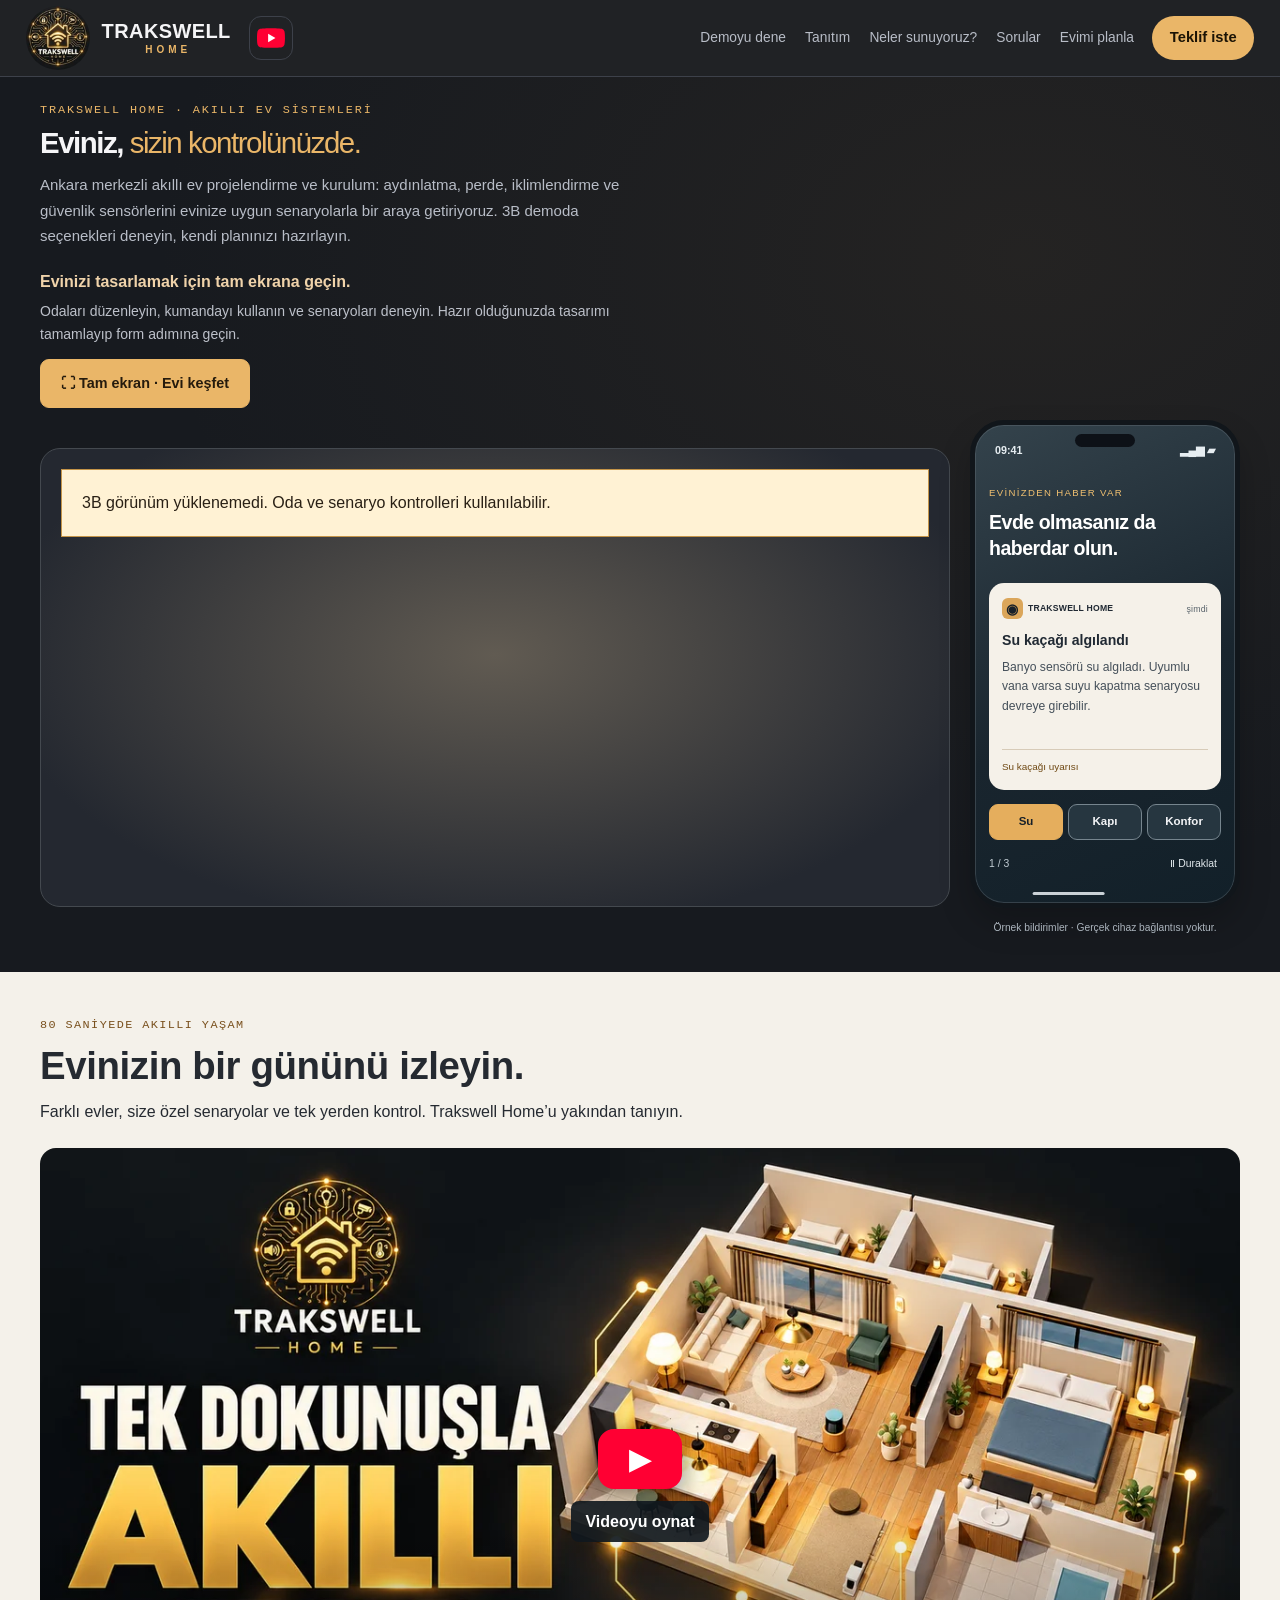
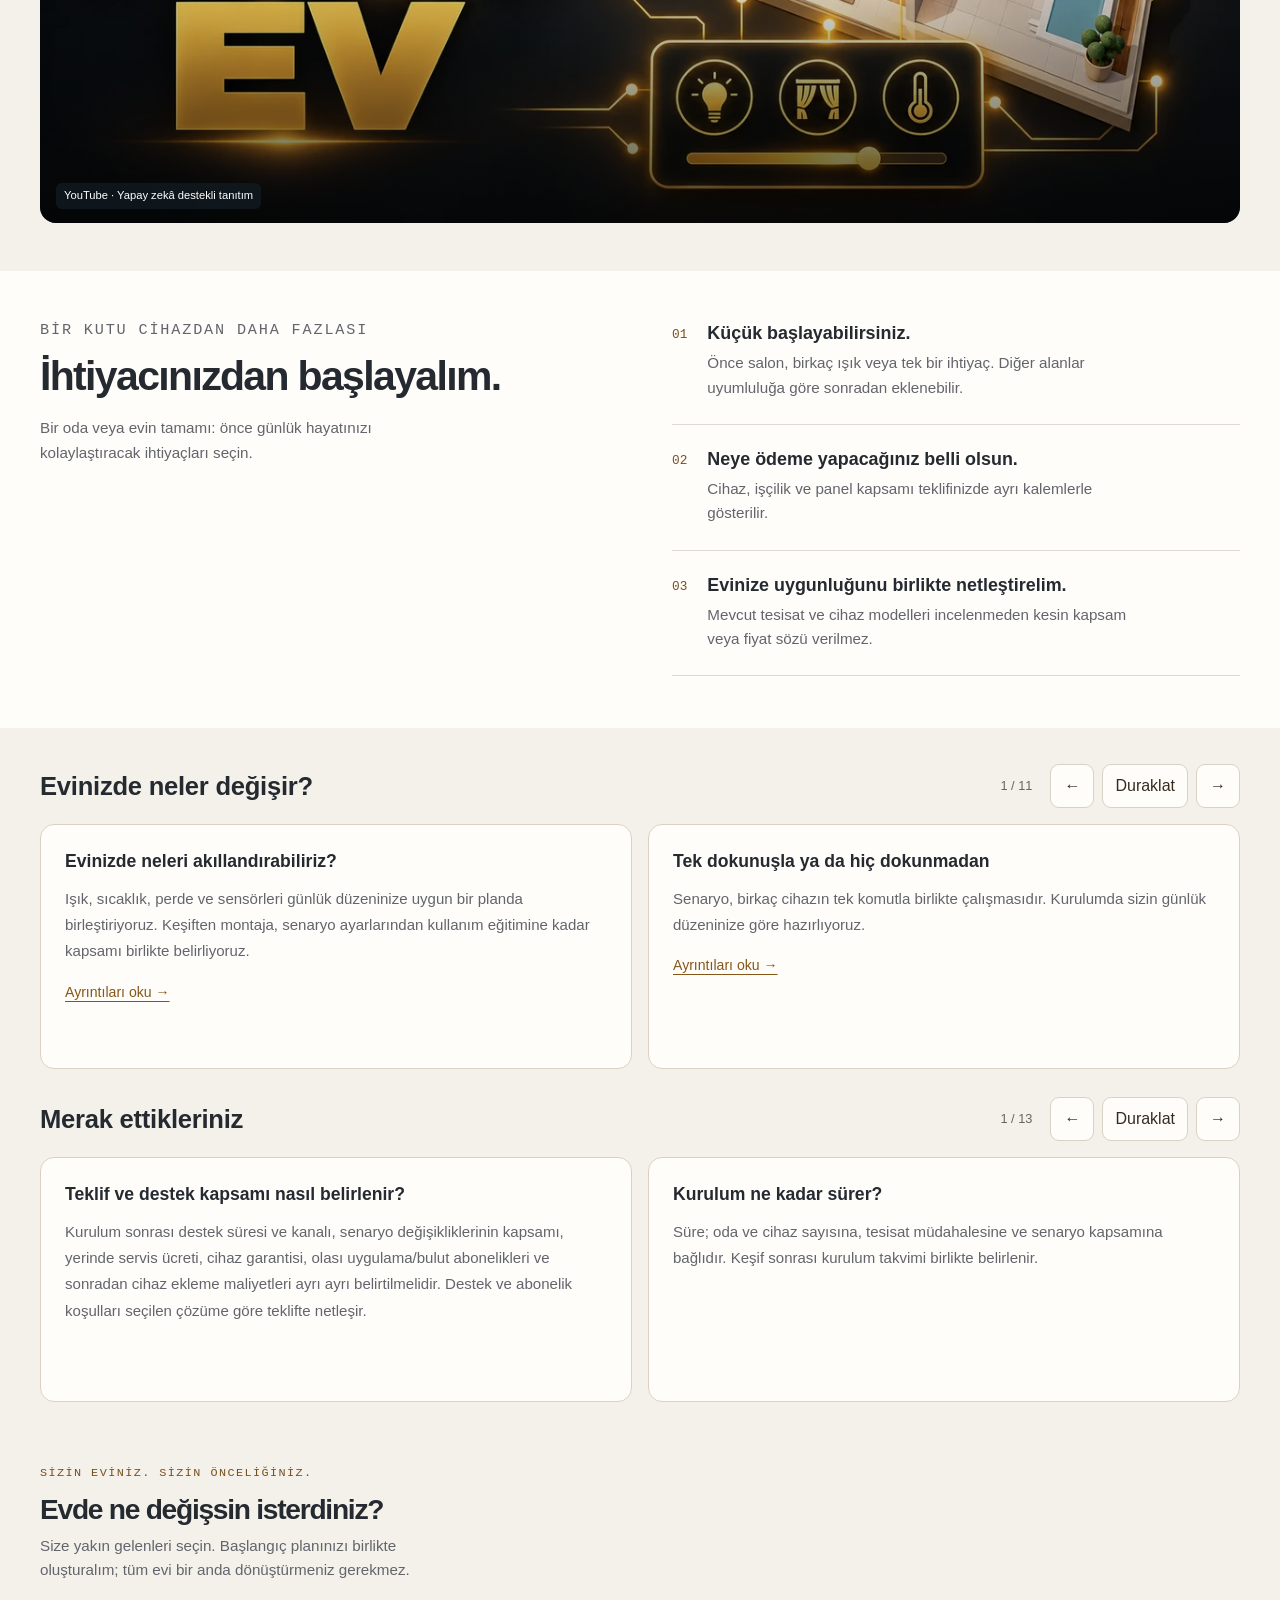
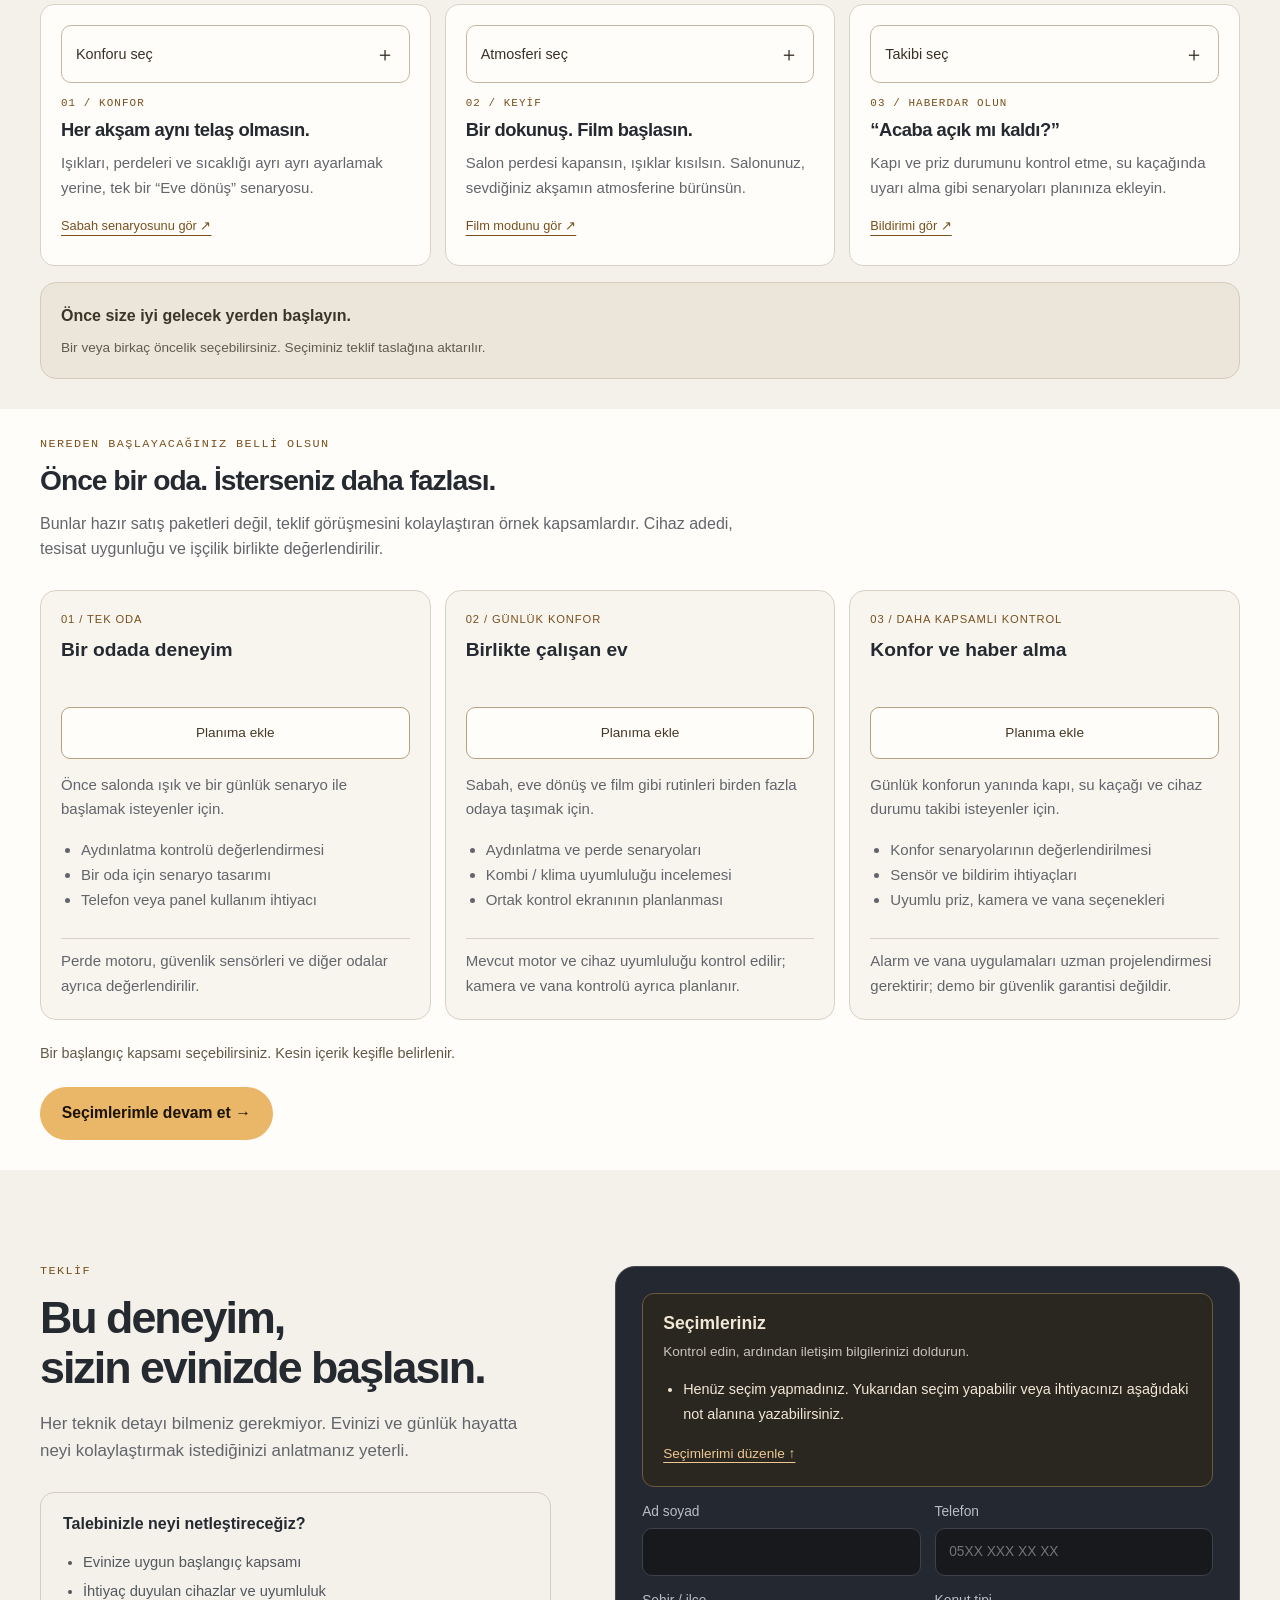
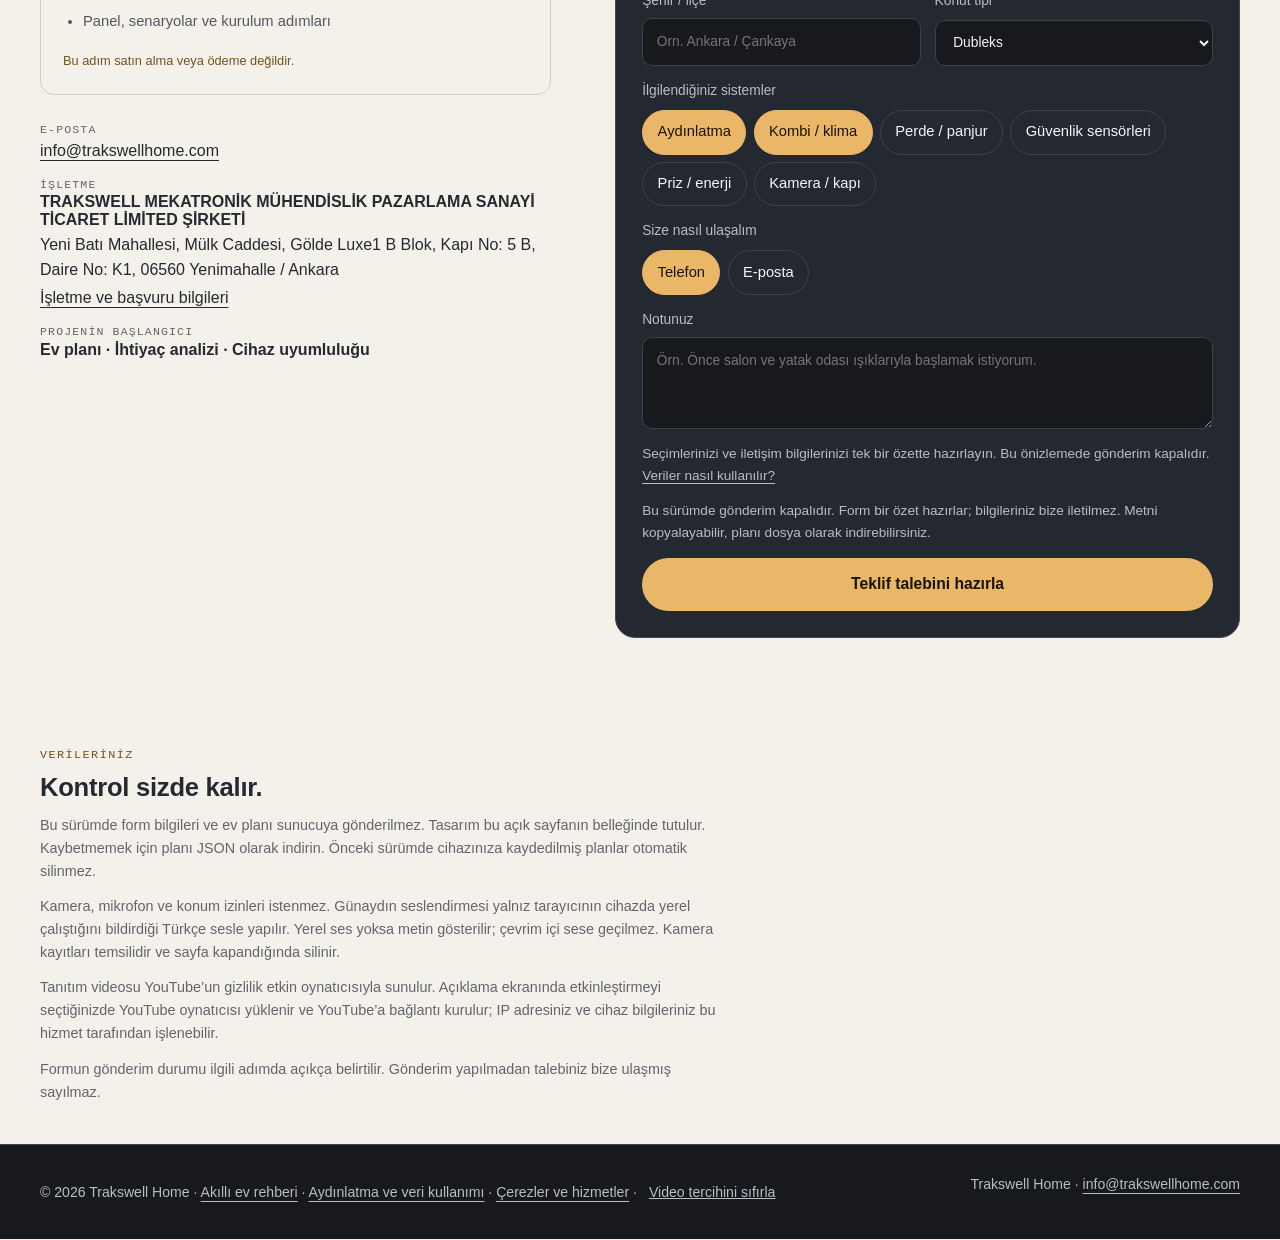
==== commit eb6e67a8: "Update demo" ====
--- a/index.html
+++ b/index.html
@@ -369,6 +369,7 @@
       <div class="contact">
         <div id="business-phone" hidden><small>Telefon</small><a id="phone-link"></a></div>
         <div id="business-email"><small>E-posta</small><a id="email-link" href="mailto:info@trakswellhome.com">info@trakswellhome.com</a></div>
+        <div id="business-identity"><small>İşletme</small><b class="sm">TRAKSWELL MEKATRONİK MÜHENDİSLİK PAZARLAMA SANAYİ TİCARET LİMİTED ŞİRKETİ</b><p class="sm">Yeni Batı Mahallesi, Mülk Caddesi, Gölde Luxe1 B Blok, Kapı No: 5 B, Daire No: K1, 06560 Yenimahalle / Ankara</p><a href="privacy.html#isletme">İşletme ve başvuru bilgileri</a></div>
         <div><small>Projenin başlangıcı</small><b class="sm">Ev planı · İhtiyaç analizi · Cihaz uyumluluğu</b></div>
       </div>
     </div>
@@ -414,7 +415,7 @@
 <section id="veri-bilgisi" class="privacy-section"><div class="wrap"><p class="eyebrow">VERİLERİNİZ</p><h2>Kontrol sizde kalır.</h2><p>Formun ilk adımı bir özet hazırlar. Gönderme veya tasarım kaydetme işlemini onayladığınızda iletişim bilgileriniz, seçtiğiniz sistemler, notlarınız ve varsa oda ölçüleri ile nesne yerleşimleri Trakswell Home sunucusuna iletilir. Bu kayıtlara yalnızca yetkili yönetim panelinden erişilir. Sunucu bağlantısı yoksa gönderim gerçekleşmez ve hata bilgisi gösterilir. Tasarım düzenlenirken açık sayfanın belleğinde tutulur; sayfayı kapatmadan önce sunucuya kaydedin veya JSON dosyasını indirin.</p><p>Kamera, mikrofon ve konum izinleri istenmez. Günaydın seslendirmesi yalnız tarayıcının cihazda yerel çalıştığını bildirdiği Türkçe sesle yapılır. Yerel ses yoksa metin gösterilir; çevrim içi sese geçilmez. Kamera kayıtları temsilidir ve sayfa kapandığında silinir.</p><p>Tanıtım videosu YouTube’un gizlilik etkin oynatıcısıyla sunulur. Açıklama ekranında etkinleştirmeyi seçtiğinizde YouTube oynatıcısı yüklenir ve YouTube’a bağlantı kurulur; IP adresiniz ve cihaz bilgileriniz bu hizmet tarafından işlenebilir.</p><p>Formun gönderim durumu ilgili adımda açıkça belirtilir. Gönderim yapılmadan talebiniz bize ulaşmış sayılmaz.</p></div></section></main>
 
 <footer><div class="wrap"><span>© 2026 Trakswell Home · <a href="akilli-ev-rehberi.html">Akıllı ev rehberi</a> · <a href="privacy.html">Aydınlatma ve veri kullanımı</a> · <a href="privacy.html#cerezler">Çerezler ve hizmetler</a> · <button type="button" id="video-privacy-reset">Video tercihini sıfırla</button></span><span>Trakswell Home · <a href="mailto:info@trakswellhome.com">info@trakswellhome.com</a></span></div></footer>
-<script type="application/ld+json">{"@context":"https://schema.org","@graph":[{"@type":"HomeAndConstructionBusiness","@id":"https://hvacarea-ui.github.io/trakswell-home-demo/#business","name":"Trakswell Home","url":"https://hvacarea-ui.github.io/trakswell-home-demo/","logo":"https://hvacarea-ui.github.io/trakswell-home-demo/trakswell-youtube-logo.png","description":"Ankara merkezli akıllı ev projelendirme ve kurulum. Aydınlatma, perde, iklimlendirme ve güvenlik sensörleri için eve özel otomasyon senaryoları.","address":{"@type":"PostalAddress","addressLocality":"Ankara","addressCountry":"TR"},"areaServed":{"@type":"Country","name":"Türkiye"},"sameAs":["https://www.youtube.com/@TrakswellHome"],"email":"info@trakswellhome.com"},{"@type":"WebSite","@id":"https://hvacarea-ui.github.io/trakswell-home-demo/#website","url":"https://hvacarea-ui.github.io/trakswell-home-demo/","name":"Trakswell Home","inLanguage":"tr-TR","publisher":{"@id":"https://hvacarea-ui.github.io/trakswell-home-demo/#business"}},{"@type":"WebPage","@id":"https://hvacarea-ui.github.io/trakswell-home-demo/#webpage","url":"https://hvacarea-ui.github.io/trakswell-home-demo/","name":"Akıllı Ev Sistemleri ve Ankara Kurulum | Trakswell Home","inLanguage":"tr-TR","isPartOf":{"@id":"https://hvacarea-ui.github.io/trakswell-home-demo/#website"},"about":{"@id":"https://hvacarea-ui.github.io/trakswell-home-demo/#business"}}]}</script>
+<script type="application/ld+json">{"@context":"https://schema.org","@graph":[{"@type":"HomeAndConstructionBusiness","@id":"https://hvacarea-ui.github.io/trakswell-home-demo/#business","name":"Trakswell Home","url":"https://hvacarea-ui.github.io/trakswell-home-demo/","logo":"https://hvacarea-ui.github.io/trakswell-home-demo/trakswell-youtube-logo.png","description":"Ankara merkezli akıllı ev projelendirme ve kurulum. Aydınlatma, perde, iklimlendirme ve güvenlik sensörleri için eve özel otomasyon senaryoları.","address":{"@type":"PostalAddress","streetAddress":"Yeni Batı Mahallesi, Mülk Caddesi, Gölde Luxe1 B Blok, Kapı No: 5 B, Daire No: K1","addressLocality":"Yenimahalle","addressRegion":"Ankara","postalCode":"06560","addressCountry":"TR"},"areaServed":{"@type":"Country","name":"Türkiye"},"sameAs":["https://www.youtube.com/@TrakswellHome"],"email":"info@trakswellhome.com","legalName":"TRAKSWELL MEKATRONİK MÜHENDİSLİK PAZARLAMA SANAYİ TİCARET LİMİTED ŞİRKETİ"},{"@type":"WebSite","@id":"https://hvacarea-ui.github.io/trakswell-home-demo/#website","url":"https://hvacarea-ui.github.io/trakswell-home-demo/","name":"Trakswell Home","inLanguage":"tr-TR","publisher":{"@id":"https://hvacarea-ui.github.io/trakswell-home-demo/#business"}},{"@type":"WebPage","@id":"https://hvacarea-ui.github.io/trakswell-home-demo/#webpage","url":"https://hvacarea-ui.github.io/trakswell-home-demo/","name":"Akıllı Ev Sistemleri ve Ankara Kurulum | Trakswell Home","inLanguage":"tr-TR","isPartOf":{"@id":"https://hvacarea-ui.github.io/trakswell-home-demo/#website"},"about":{"@id":"https://hvacarea-ui.github.io/trakswell-home-demo/#business"}}]}</script>
 
 
 
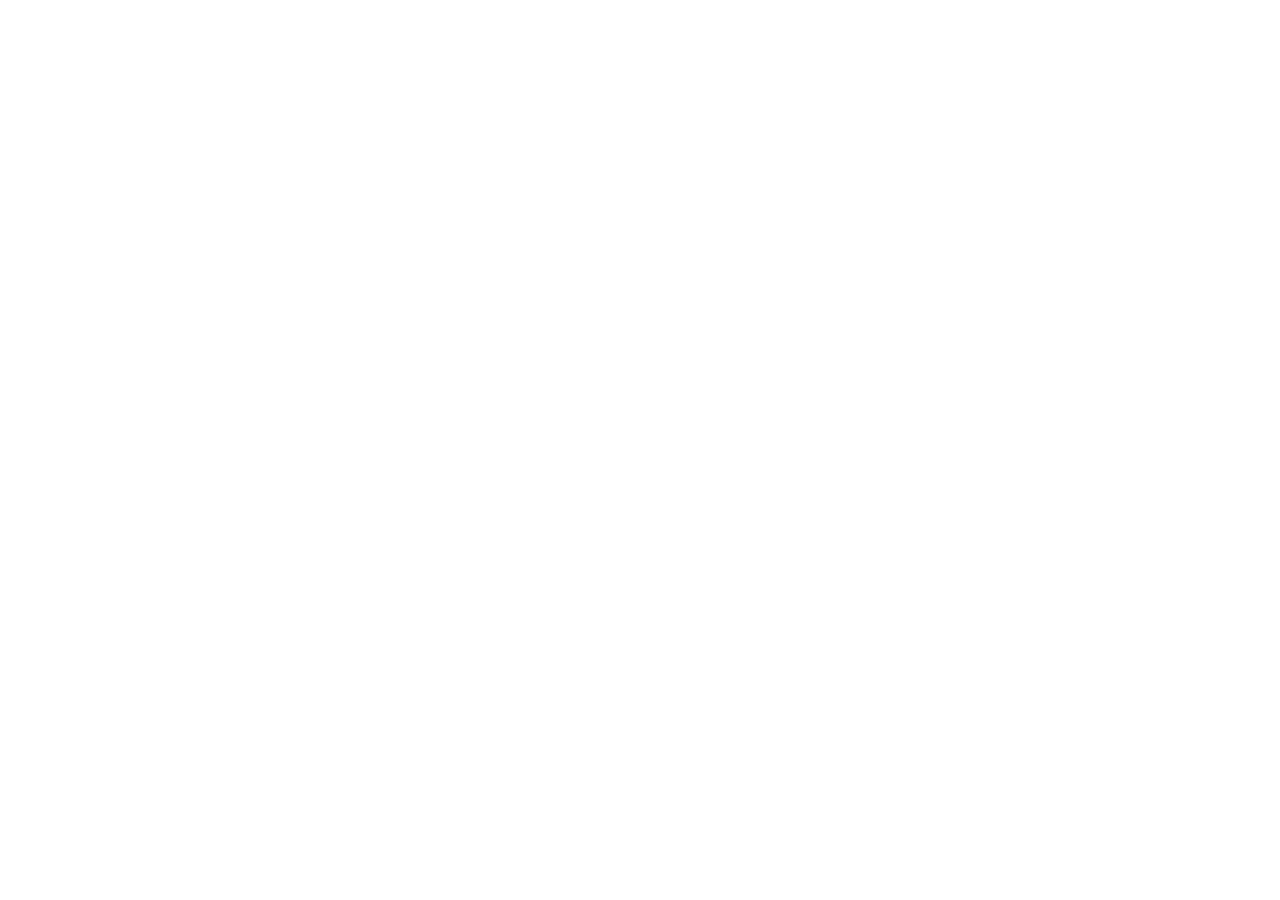
==== commit 3c69be2c: "Replace retired demo with redirects to trakswellhome.com" ====
--- a/index.html
+++ b/index.html
@@ -1,439 +1,10 @@
 <!doctype html>
-<html lang="tr" data-theme="light">
-<head><meta http-equiv="Content-Security-Policy" content="default-src 'self'; script-src 'self'; style-src 'self' 'unsafe-inline'; img-src 'self' data: blob:; font-src 'self'; connect-src 'self'; media-src 'self' data: blob:; frame-src https://www.youtube-nocookie.com; object-src 'none'; base-uri 'none'; form-action 'none'"><meta name="referrer" content="no-referrer"><meta http-equiv="X-DNS-Prefetch-Control" content="off"><link rel="stylesheet" href="fonts.css?v=20261101-local">
-<meta charset="utf-8">
-<meta name="viewport" content="width=device-width, initial-scale=1, viewport-fit=cover">
-<title>Akıllı Ev Sistemleri ve Ankara Kurulum | Trakswell Home</title>
-
-<meta name="robots" content="index, follow, max-image-preview:large">
-<meta name="google-site-verification" content="CYhbBWb5-Ymkll4xx59Prbb_M2MpWjO4k2-xe67_i7s">
-<meta name="theme-color" content="#17191d">
-<meta property="og:title" content="Akıllı Ev Sistemleri | Trakswell Home">
-<meta property="og:description" content="Evinizin 3B planını keşfedin. Aydınlatma, konfor ve güvenlik senaryolarını deneyin; kendi planınızı oluşturun.">
-<meta property="og:type" content="website">
-<link rel="canonical" href="https://hvacarea-ui.github.io/trakswell-home-demo/">
-<meta property="og:url" content="https://hvacarea-ui.github.io/trakswell-home-demo/">
-<meta property="og:site_name" content="Trakswell Home">
-<meta property="og:image" content="https://hvacarea-ui.github.io/trakswell-home-demo/trakswell-video-cover.webp">
-<meta property="og:image:alt" content="Trakswell Home üç boyutlu akıllı ev tanıtımı">
-<meta name="twitter:card" content="summary_large_image">
-<meta property="og:locale" content="tr_TR">
-
-<link rel="icon" href="icons/favicon.svg" type="image/svg+xml">
-<meta name="description" content="Trakswell Home: Ankara merkezli akıllı ev çözümleri. Aydınlatma, kombi ve klima, perde, güvenlik sensörleri ve enerji kontrolünü tek uygulamada topluyoruz. Türkiye geneli proje ve kurulum.">
-
-
-
-<link rel="stylesheet" href="site.css?v=20261101-local">
-<link rel="stylesheet" href="presentation.css?v=20261101-local">
-<link rel="stylesheet" href="brand.css?v=20261101-local">
-<link rel="stylesheet" href="video-privacy.css?v=20261101-local">
-</head>
-<body>
-<a class="skip-link" href="#top">İçeriğe geç</a>
-<header>
-  <nav class="wrap nav" aria-label="Ana menü">
-    <a class="brand" href="#top" aria-label="Trakswell Home — Ana sayfa"><img class="brand-logo" src="trakswell-logo-96.webp" srcset="trakswell-logo-96.webp 96w, trakswell-logo-192.webp 192w" sizes="64px" alt="" width="64" height="64" fetchpriority="high"><span class="brand-wordmark" aria-hidden="true"><strong>TRAKSWELL</strong><small>HOME</small></span></a>
-    <a class="youtube-channel-link" href="https://www.youtube.com/@TrakswellHome" target="_blank" rel="noopener noreferrer" aria-label="Trakswell Home YouTube kanalı — yeni sekmede açılır" title="YouTube kanalımız"><img src="icons/youtube.svg" width="28" height="28" alt="" aria-hidden="true"></a>
-    <ul id="main-menu"><li><a href="#ev-demo" data-section-link>Demoyu dene</a></li><li><a href="#tanitim-video" data-section-link>Tanıtım</a></li><li><a href="#baslangic" data-section-link>Neler sunuyoruz?</a></li><li><a href="#sorular" data-section-link>Sorular</a></li><li><a href="#proje-secimleri" data-section-link>Evimi planla</a></li></ul>
-    <a class="btn btn-lamp" href="#teklif" data-section-link>Teklif iste</a>
-    <button class="menu-toggle" type="button" aria-controls="main-menu" aria-expanded="false">Menü</button>
-  </nav>
-</header>
-
-<main id="top"><noscript><p class="no-script">3B demo ve plan araçları için JavaScript gereklidir. Hizmet açıklamalarını aşağıdan okuyabilirsiniz; bu önizlemede form gönderimi kapalıdır.</p></noscript>
-<section class="hero">
-  <div class="wrap hero-grid">
-    <div>
-      <p class="eyebrow">Trakswell Home · Akıllı ev sistemleri</p>
-      <h1>Eviniz, <em>sizin kontrolünüzde.</em></h1>
-      <p class="lead">Ankara merkezli akıllı ev projelendirme ve kurulum: aydınlatma, perde, iklimlendirme ve güvenlik sensörlerini evinize uygun senaryolarla bir araya getiriyoruz. 3B demoda seçenekleri deneyin, kendi planınızı hazırlayın.</p>
-      <div class="ctas">
-        <a class="btn btn-lamp" href="#ev-demo" data-demo="donus">Demoyu dene ↗</a>
-        <a class="btn btn-ghost" href="#ihtiyac-secimi">Benim evim için ne mümkün?</a>
-      </div>
-      <ul class="facts">
-        <li>Eve özel plan ve arayüz</li>
-        <li>Tablet · telefon · duvar paneli</li>
-        <li>Ankara merkezli, Türkiye geneli kurulum</li>
-      </ul>
-    </div>
-
-    <div class="home-moment"><p class="eyebrow">BİR AKŞAMINIZI HAYAL EDİN</p><span class="moment-time">18:42</span><h2>Hoş geldiniz.<br>Eviniz hazır.</h2><div class="moment-states"><span>Salon ışıkları <b>Sıcak &amp; loş</b></span><span>Perdeler <b>Tek dokunuş</b></span><span>Kontrol <b>Elinizin altında</b></span></div><a href="#ev-demo" data-demo="donus">Bu hissi demoda keşfedin ↗</a><small>Örnek yaşam senaryosu · Cihaz uyumluluğuna göre projelendirilir.</small></div>
-    <div class="needs-picker" id="ihtiyac-secimi"><div class="needs-heading"><div><p class="eyebrow">SİZİN EVİNİZ. SİZİN ÖNCELİĞİNİZ.</p><h2>Evde ne değişsin isterdiniz?</h2></div><p>Size yakın gelenleri seçin. Başlangıç planınızı birlikte oluşturalım; tüm evi bir anda dönüştürmeniz gerekmez.</p></div>
-      <div role="group" class="intro-cards" aria-label="Önceliklerinizi seçin">
-      <article><span class="intro-number">01 / KONFOR</span><h3>Her akşam aynı telaş olmasın.</h3><p>Işıkları, perdeleri ve sıcaklığı ayrı ayrı ayarlamak yerine, tek bir “Eve dönüş” senaryosu.</p><button type="button" class="need-choice" data-need="comfort" aria-pressed="false">Konforu seç <span aria-hidden="true">＋</span></button><a href="#ev-demo" data-demo="sabah">Sabah senaryosunu gör ↗</a></article>
-      <article><span class="intro-number">02 / KEYİF</span><h3>Bir dokunuş. Film başlasın.</h3><p>Salon perdesi kapansın, ışıklar kısılsın. Salonunuz, sevdiğiniz akşamın atmosferine bürünsün.</p><button type="button" class="need-choice" data-need="cinema" aria-pressed="false">Atmosferi seç <span aria-hidden="true">＋</span></button><a href="#ev-demo" data-demo="film">Film modunu gör ↗</a></article>
-      <article><span class="intro-number">03 / HABERDAR OLUN</span><h3>“Acaba açık mı kaldı?”</h3><p>Kapı ve priz durumunu kontrol etme, su kaçağında uyarı alma gibi senaryoları planınıza ekleyin.</p><button type="button" class="need-choice" data-need="awareness" aria-pressed="false">Takibi seç <span aria-hidden="true">＋</span></button><a href="#ev-demo" data-demo="su">Bildirimi gör ↗</a></article>
-      </div><div class="needs-result"><div><strong id="needs-title">Önce size iyi gelecek yerden başlayın.</strong><p id="needs-summary" role="status" aria-live="polite">Bir veya birkaç öncelik seçebilirsiniz. Seçiminiz teklif taslağına aktarılır.</p></div><a class="btn btn-lamp" href="#teklif" id="needs-continue">Seçimlerimle devam et →</a></div>
-    </div>
-        <div role="group" class="demo" id="ev-demo" aria-label="Etkileşimli örnek ev kontrol paneli" tabindex="-1" style="scroll-margin-top:90px">
-      <div class="experience-heading"><div><p class="eyebrow">DOKUNUN. EVDE GÖRÜN.</p><h2>Sizin evinizde de olabilir.</h2></div></div>
-      <div class="quick-scenes" role="group" aria-label="Kolay senaryo denemeleri"><button type="button" data-quick-scene="donus" aria-pressed="true">Eve geldim</button><button type="button" data-quick-scene="film" aria-pressed="false">Film zamanı</button><button type="button" data-quick-scene="cikis" aria-pressed="false">Evden çıktım</button><button type="button" data-quick-scene="sabah" aria-pressed="false">Günaydın</button></div>
-      <p id="quick-result" class="quick-result" role="status" aria-live="polite">Bir senaryo seçin; evde ne değiştiğini görün.</p>
-      <div class="demo-top"><span class="live">Örnek ev · <span id="clock">18:42</span></span><button class="auto" id="auto" type="button" aria-pressed="true">Oto oynat</button></div>
-      <div class="try-actions"><span id="try-progress">Bir düğmeye dokunun; evde ne değiştiğini görün.</span><button type="button" id="try-next">Sıradaki senaryoyu dene →</button><button type="button" id="demo-restart">Demoyu sıfırla</button></div>
-      <button type="button" id="advanced-toggle" aria-expanded="false" aria-controls="advanced-controls">Odaları ve tüm kontrolleri keşfet</button>
-      <a class="demo-to-plan" href="#ihtiyac-secimi">Bunu kendi evimde istiyorum →</a>
-      <div class="chips" role="group" aria-label="Senaryo seç" id="chips"></div>
-      <div class="panel-layout"><div class="plan-wrap"><div class="plan-heading"><span>EVİNİZİN İÇİNE BAKIN</span><span id="model-type-label">3B model / Dubleks</span></div><div class="model-picker"><label for="model-type">Ev tipini seçin</label><select id="model-type" aria-label="Ev tipi"><option>2+1 daire</option><option>3+1 daire</option><option>4+1 daire</option><option selected>Dubleks</option><option>Villa / müstakil</option><option>İş yeri</option></select><p id="model-description">Seçime göre örnek yerleşim değişir. Gerçek proje, ev planınıza göre hazırlanır.</p></div><details class="plan-editor" id="plan-editor"><summary>Planı düzenle · Oda ekle, çıkar ve ölçülendir</summary>
-<p>Örnek planı ihtiyacınıza göre değiştirin. Ölçüler metre cinsindedir; çizim uygulama projesi yerine geçmez. Odayı modelden veya listeden seçebilirsiniz.</p>
-<label class="editor-enable"><input type="checkbox" id="edit-enabled"> Düzenlenebilir planı göster</label>
-<div id="editor-fields" hidden><div class="editor-grid">
-<label>Oda<select id="edit-room"></select></label><label>Oda adı<input id="edit-name" maxlength="40"></label>
-<label>Kullanım<select id="edit-kind"><option value="salon">Salon</option><option value="yatak">Yatak odası</option><option value="mutfak">Mutfak</option><option value="antre">Antre</option><option value="banyo">Banyo</option></select></label>
-<label>Genişlik (m)<input id="edit-width" type="number" min="1.5" max="12" step="0.1"></label>
-<label>Derinlik (m)<input id="edit-depth" type="number" min="1.5" max="12" step="0.1"></label>
-<label>Duvar yüksekliği (m)<input id="edit-height" type="number" min="2" max="4" step="0.1"></label>
-<label>Yatay konum X (m)<input id="edit-x" type="number" min="-25" max="25" step="0.1"></label>
-<label>Dikey konum Z (m)<input id="edit-z" type="number" min="-25" max="25" step="0.1"></label>
-<label>Kat<select id="edit-floor"><option value="0">Zemin</option><option value="1">1. kat</option></select></label>
-</div><div class="editor-actions"><button id="room-add" type="button">+ Oda ekle</button><button id="room-delete" type="button">Seçili odayı sil</button><button id="plan-undo" type="button">Geri al</button><button id="plan-fit" type="button">Planı ekrana sığdır</button><button id="plan-save" type="button">Tasarımı tamamla →</button><button id="plan-load" type="button">Kayıtlı planı yükle</button><button id="plan-forget" type="button">Kayıtlı planları sil</button><button id="plan-reset" type="button">Başlangıç planı</button><button id="plan-download" type="button">Plan dosyasını indir</button><button id="plan-import" type="button">Plan dosyası aç</button><input id="plan-file" type="file" accept=".json,application/json" hidden></div>
-<p class="plan-send-help">“Tasarımı tamamla” seçimlerinizi form adımına taşır; tek başına gönderim yapmaz. Planı dosya olarak indirerek saklayabilir, yeniden açıp düzenleyebilirsiniz.</p><p id="editor-status" role="status"></p><p id="editor-warning" role="status"></p></div></details><div id="house-3d"></div><div class="view-tools" role="group" aria-label="3B ev görünümü"><button type="button" id="view-left" aria-label="Evi sola döndür">↶ Sola</button><button type="button" id="view-right" aria-label="Evi sağa döndür">Sağa ↷</button><button type="button" id="view-zoom" aria-label="3B eve yaklaş">+ Yaklaş</button><button type="button" id="view-zoom-out" aria-label="3B evden uzaklaş">− Uzaklaş</button><button type="button" id="view-reset">İlk görünüm</button><button type="button" id="view-panel">Kontrol panelini aç ↗</button></div><p id="view-status" role="status">3B ev modeli hazırlanıyor…</p><svg hidden aria-hidden="true" class="house" viewBox="0 0 620 430" role="img" aria-label="Ön duvarları kaldırılmış perspektif ev kesiti; oda ışıkları, perdeler ve cihaz durumları">
-        <defs>
-          <radialGradient id="g"><stop offset="0" stop-color="#F2C062" stop-opacity=".55"/><stop offset="1" stop-color="#F2C062" stop-opacity="0"/></radialGradient>
-          <radialGradient id="gr"><stop offset="0" stop-color="#E5534B" stop-opacity=".45"/><stop offset="1" stop-color="#E5534B" stop-opacity="0"/></radialGradient>
-        <pattern id="floor-grain" width="24" height="12" patternUnits="userSpaceOnUse"><rect width="24" height="12" fill="#53443A"/><path d="M0 0h24M0 12h24M12 0v12" stroke="#8B7460" stroke-opacity=".25" stroke-width=".7"/></pattern></defs>
-<ellipse cx="305" cy="330" rx="265" ry="60" fill="#000" opacity=".35"/>
-<g id="house-projection" transform="matrix(.88 .27 -.46 .7 155 45)">
-<path d="M0 0H520V310H0Z" fill="#A59B8B" stroke="#C4B5A0" stroke-width="4"/>
-<path d="M0 310h520v14H0z" fill="#6D635A"/>
-<path d="M520 0v310l12 14V14z" fill="#4E4845"/>
-<!-- Arka duvarlar korunur; izleyiciye bakan ön duvarlar açık bırakılır. -->
-<path d="M0 0v-44h520V0z" fill="#AFA79B" stroke="#D7CFC0" stroke-width="2"/>
-<path d="M0 0v310l-10-43V-44z" fill="#787168"/>
-<path d="M0-44h520l-5-6H-6z" fill="#EEE4D2"/>
-
-        <g id="r-salon"><rect class="room" x="10" y="10" width="290" height="170" rx="6"/><circle class="glow" cx="135" cy="95" r="95"/><circle class="bulb" cx="135" cy="95" r="7"/><text class="lbl" x="22" y="168">SALON</text></g>
-        <g id="r-yatak"><rect class="room" x="310" y="10" width="200" height="170" rx="6"/><circle class="glow" cx="410" cy="95" r="80"/><circle class="bulb" cx="410" cy="95" r="7"/><text class="lbl" x="322" y="168">YATAK ODASI</text></g>
-        <g id="r-mutfak"><rect class="room" x="10" y="190" width="160" height="110" rx="6"/><circle class="glow" cx="100" cy="245" r="62"/><circle class="bulb" cx="100" cy="245" r="6"/><text class="lbl" x="22" y="290">MUTFAK</text></g>
-        <g id="r-antre"><rect class="room" x="180" y="190" width="120" height="110" rx="6"/><circle class="glow" cx="240" cy="245" r="52"/><circle class="bulb" cx="240" cy="245" r="6"/><text class="lbl" x="192" y="290">ANTRE</text></g>
-        <g id="r-banyo"><rect class="room" x="310" y="190" width="200" height="110" rx="6"/><circle class="glow" cx="380" cy="245" r="58"/><circle class="bulb" cx="380" cy="245" r="6"/><text class="lbl" x="322" y="290">BANYO</text></g>
-
-        <g class="furniture" aria-hidden="true">
-          <rect x="35" y="65" width="40" height="65" rx="7"/><path d="M42 70v55M42 97h28"/>
-          <rect x="92" y="104" width="70" height="29" rx="12"/><rect x="185" y="70" width="14" height="65" rx="3"/>
-          <rect x="357" y="64" width="105" height="78" rx="6"/><path d="M357 91h105M409 64v27"/><rect x="363" y="70" width="37" height="15" rx="4"/><rect x="418" y="70" width="37" height="15" rx="4"/>
-          <path d="M25 229v42h45v-15H41v-27z"/><circle cx="33" cy="241" r="4"/>
-          <rect x="328" y="229" width="24" height="43" rx="7"/>
-        </g>
-        <!-- Oda bölümlerinin kısa duvarları iç mekânı görünür tutar. -->
-<g class="cutaway-walls" fill="#9E968B" stroke="#CFC4B2" stroke-width="2" pointer-events="none"><path d="M302 10v170l7-13V-3z"/><path d="M10 182h290v-13H10z"/><path d="M310 182h200v-13H310z"/><path d="M172 190v110l6-10V180z"/></g>
-<!-- windows + curtains -->
-        <rect class="win" x="70" y="7" width="150" height="6" rx="2"/>
-        <rect class="curtain" id="cs1" x="70" y="5" width="0" height="10" rx="2"/><rect class="curtain" id="cs2" x="220" y="5" width="0" height="10" rx="2"/>
-        <rect class="win" x="350" y="7" width="120" height="6" rx="2"/>
-        <rect class="curtain" id="cy1" x="350" y="5" width="0" height="10" rx="2"/><rect class="curtain" id="cy2" x="470" y="5" width="0" height="10" rx="2"/>
-        <!-- klima -->
-        <g id="ac"><rect x="232" y="24" width="56" height="16" rx="3" fill="#29292F" stroke="#484851"/><text x="260" y="35.5" text-anchor="middle" fill="#ABABB5" style="font:600 9px var(--mono)" id="ac-t">KLİMA</text>
-          <path class="air" stroke-dasharray="3 3" d="M240 46q4 8 0 16M260 46q4 8 0 16M280 46q4 8 0 16"/></g>
-        <!-- devices -->
-        <g class="dev" id="d-pencere"><rect x="22" y="24" width="64" height="16" rx="8"/><circle cx="31" cy="32" r="3"/><text x="38" y="35">PENCERE</text></g>
-        <g class="dev" id="d-tv"><rect x="232" y="146" width="56" height="16" rx="8"/><circle cx="241" cy="154" r="3"/><text x="248" y="157">TV</text></g>
-        <g class="dev" id="d-duman"><rect x="322" y="24" width="56" height="16" rx="8"/><circle cx="331" cy="32" r="3"/><text x="338" y="35">DUMAN</text></g>
-        <g class="dev" id="d-su"><rect x="22" y="200" width="44" height="16" rx="8"/><circle cx="31" cy="208" r="3"/><text x="38" y="211">SU</text></g>
-        <g class="dev" id="d-kapi"><rect x="192" y="200" width="54" height="16" rx="8"/><circle cx="201" cy="208" r="3"/><text x="208" y="211">KAPI</text></g>
-        <g class="dev" id="d-hareket"><rect x="192" y="220" width="70" height="16" rx="8"/><circle cx="201" cy="228" r="3"/><text x="208" y="231">HAREKET</text></g>
-        <g class="dev" id="d-nem"><rect x="322" y="200" width="70" height="16" rx="8"/><circle cx="331" cy="208" r="3"/><text x="338" y="211" id="nem-t">NEM %52</text></g>
-        <g id="fan"><circle cx="465" cy="245" r="20" fill="#202024" stroke="#38383F"/>
-          <g class="fanb"><path d="M465 245c-2-8 0-14 6-15 3 5-1 11-6 15z"/><path d="M465 245c8-2 14 0 15 6-5 3-11-1-15-6z" /><path d="M465 245c2 8 0 14-6 15-3-5 1-11 6-15z"/><path d="M465 245c-8 2-14 0-15-6 5-3 11 1 15 6z"/></g>
-          <text x="465" y="280" text-anchor="middle" fill="#ABABB5" style="font:500 9px var(--mono)">ASPİRATÖR</text></g>
-      </g>
-</svg></div>
-      <aside class="room-controls" aria-label="Oda ışıklarını kontrol et"><p class="eyebrow">Oda kontrolü</p><h3>Işığı siz değiştirin.</h3><p class="panel-help">Bir oda seçin; 3B evde lambaların yanmasını ve ışığın odaya yayılmasını görün.</p><div id="room-buttons"></div><p id="room-feedback" class="panel-help" role="status">Bir senaryo veya oda seçerek başlayın.</p></aside></div>
-
-<div role="group" class="remote-console" aria-label="Örnek ev kumandası">
-  <div class="remote-title"><div><p class="eyebrow">Kumanda paneli</p><h3>Dokunun. Ayarlayın. Evde görün.</h3></div><span class="remote-badge">ETKİLEŞİMLİ DEMO</span></div>
-  <div class="remote-grid">
-    <div class="remote-card" data-remote="light"><label for="control-room">Aydınlatma · Oda seçimi</label><select id="control-room"><option value="salon">Salon</option><option value="yatak">Yatak odası</option><option value="mutfak">Mutfak</option><option value="antre">Antre</option><option value="banyo">Banyo</option></select><label for="light-level">Parlaklık <output id="light-value" for="light-level">%100</output></label><input id="light-level" type="range" min="0" max="100" step="5" value="100"><p>Parlaklık, odadaki lambalara ve ortam ışığına birlikte yansır.</p></div>
-    <div class="remote-card" data-remote="curtain"><label for="curtain-level">Salon perdesi <output id="curtain-value" for="curtain-level">%0 kapalı</output></label><input id="curtain-level" type="range" min="0" max="100" step="10" value="0"><div class="remote-shortcuts"><button type="button" data-curtain="0">Tam aç</button><button type="button" data-curtain="100">Kapat</button></div><p>Pencere üzerindeki perde hareketini izleyin.</p></div>
-    <div class="remote-card" data-remote="temperature"><label for="temperature-level">Hedef sıcaklık <output id="temperature-value" for="temperature-level">22,5 °C</output></label><input id="temperature-level" type="range" min="16" max="28" step="0.5" value="22.5"><button type="button" id="climate-toggle" aria-pressed="false">Klima: Kapalı</button><p>Hedef değer aşağıdaki durum kartına yansır.</p></div>
-    <div class="remote-card" data-remote="security"><span class="remote-label">Güvenlik ve priz</span><button type="button" id="alarm-toggle" aria-pressed="false">Alarm: Kapalı</button><button type="button" id="socket-toggle" aria-pressed="true">TV prizi: Açık</button><p>Alarm ve cihaz göstergeleri birlikte güncellenir.</p></div>
-  </div>
-  <p class="remote-status" id="remote-feedback" role="status">Bu ekranı deneyin; herhangi bir gerçek cihazı değiştirmez.</p>
-</div>
-      <div class="safety-panel"><div class="remote-title"><div><p class="eyebrow">Acil durum kontrolü</p><h3>Önlem alınır, telefonunuza bildirim gelir.</h3></div><span class="remote-badge">SİMÜLASYON</span></div>
-<div class="safety-grid"><div><small>Kapı kilidi</small><b id="safe-lock">Normal kullanım</b></div><div><small>Gaz vanası</small><b id="safe-gas">Açık</b></div><div><small>Ana su vanası</small><b id="safe-water">Açık</b></div><div><small>Mutfak su sensörü</small><b id="sensor-kitchen">Kuru</b></div><div><small>Banyo su sensörü</small><b id="sensor-bath">Kuru</b></div><div><small>CO sensörü</small><b id="sensor-co">Normal</b></div><div><small>Sıcaklık sensörü</small><b id="sensor-heat">Normal</b></div><div><small>Titreşim / sarsıntı</small><b id="sensor-vibration">Normal</b></div></div>
-<p class="form-note" id="safety-message" role="status">Bir acil durum senaryosu seçerek örnek tepkileri inceleyin.</p>
-<p class="form-note">Bu bir tanıtım simülasyonudur. Gerçek uygulama; uygun sertifikalı alarm cihazları, uyumlu kilit/vanalar ve uzman tarafından belirlenmiş acil durum planı gerektirir. Kilit serbest bırakılır; kapı kanadı otomatik açılmaz. Gaz ve su vanaları olay sonrası kontrol edilmeden otomatik yeniden açılmaz. Gaz hattına ilişkin proje ve müdahaleler yetkili sertifikalı tesisat firması ve dağıtım şirketinin onay süreçleriyle yürütülür; genel akıllı ev montajı kapsamında varsayılmaz.</p></div><div role="group" class="tiles" aria-label="Ev durumu">
-        <div><small>Kombi</small><b id="k-kombi">22,5 °C</b></div>
-        <div><small>Klima</small><b id="k-klima">Kapalı</b></div>
-        <div><small>Alarm</small><b id="k-alarm">Kapalı</b></div>
-        <div><small>Perde</small><b id="k-perde">Açık</b></div>
-        <div><small>Prizler</small><b id="k-priz">Açık</b></div>
-        <div><small>Tüketim</small><b id="k-w">410 W</b></div>
-      </div>
-      <p class="demo-disclaimer">Etkileşimli tanıtım demosu · Gerçek cihazlara bağlı değildir. Ekran ve cihaz kapsamı projenize göre hazırlanır.</p>
-      <section class="automation-panel" aria-label="Konum saat ve mevsim otomasyonu"><div class="remote-title"><div><p class="eyebrow">Konum + saat + mevsim</p><h3>Eviniz ne zaman hazırlansın?</h3></div></div><p class="panel-help">Örnek koşulları değiştirin, kuralı çalıştırın. Bu demo konumunuzu okumaz.</p><div class="automation-fields">
-<label>Mevsim<select id="auto-season"><option value="summer">Yaz · soğutma</option><option value="winter">Kış · ısıtma</option><option value="mild">Geçiş mevsimi · bekleme</option></select></label>
-<label>Konum<select id="auto-location"><option value="approaching">Eve yaklaşıyorum</option><option value="home">Evdeyim</option><option value="away">Evde kimse yok</option></select></label>
-<label>Örnek saat<input id="auto-time" type="time" value="18:30" required></label><label>Ev sıcaklığı (°C)<input id="auto-temperature" type="number" min="5" max="40" step="0.5" value="29" required></label>
-<label>Program başlangıcı<input id="auto-start" type="time" value="18:00" required></label><label>Program bitişi<input id="auto-end" type="time" value="23:00" required></label>
-<label>Pencere<select id="auto-window"><option value="closed">Kapalı</option><option value="open">Açık</option></select></label></div>
-<button type="button" id="auto-evaluate" class="btn btn-lamp">Koşulları uygula</button><div id="automation-result" class="automation-result" role="status">Yaz + eve yaklaşma + program saati + sıcak ev → klima 24 °C hedefi.</div>
-<p class="panel-help">Örnek hedefler: yaz 24 °C, kış 22 °C. Cihaz, hedefin 2 °C ötesinde başlar (yaz 26 °C üstü, kış 20 °C altı) ve hedefe ulaşınca durur; bu fark sık aç-kapayı önler. Pencere açıkken, ev boşken veya program dışında bu demo beklemeye geçer. Gece yarısını aşan programlar da desteklenir.</p><p class="panel-help">Gerçek kurulumda konum izni, ailedeki diğer kişilerin varlığı, sıcaklık sensörü ve cihaz uyumluluğu değerlendirilir. Donma koruması ve cihazın kendi güvenlik işlevleri korunur.</p></section><div class="departure-check"><h3>Evden çıkış kontrolü</h3><p class="panel-help">Son kişi ayrıldığında kapı ve riskli prizleri kontrol edin. Eksik bilgi de uyarı olarak gösterilir.</p><div class="automation-fields"><label>Evde kalan<select id="exit-occupancy"><option value="empty">Evde kimse yok</option><option value="occupied">Evde biri var</option></select></label><label>Dış kapı<select id="exit-door"><option value="open">Açık</option><option value="closed">Kapalı</option><option value="unknown">Sensöre erişilemiyor</option></select></label><label>Ütü prizi<select id="exit-iron"><option value="consuming">Açık · tüketim algılandı</option><option value="on">Açık · tüketim bilgisi yok</option><option value="off">Kapalı</option><option value="unknown">Priz durumu bilinmiyor</option></select></label><label>Kapatma geri bildirimi<select id="exit-feedback"><option value="confirmed">Kapandı · doğrulandı</option><option value="failed">Kapanma doğrulanamadı</option></select></label></div><button type="button" class="btn btn-lamp" id="exit-check">Evden çıkışı simüle et</button><p id="exit-result" class="automation-result" role="status">Ev boşken açık ütü prizine kapatma komutu gönderilir; sonuç telefona bildirilir.</p><p class="panel-help">Kapı sensörü, kilit sensöründen ayrıdır. Prizin açık olması ütünün ısındığını kanıtlamaz; tüketim ölçümü yalnızca bağlı yük hakkında bilgi verir. Bu simülasyon, ev boşken yalnızca ütü için tanımlı prizi kapatır. Kapanma geri bildirimi yoksa enerji kesilmiş sayılmaz. Priz otomatik yeniden açılmaz. Gerçek uygulamada ütünün yüküne uygun, doğru kurulmuş anahtarlama donanımı gerekir.</p></div><div class="robot-controls"><h3>Robot süpürge</h3><label class="robot-equipped"><input id="robot-equipped" type="checkbox" checked> Evde robot süpürge var</label><p id="robot-status" role="status">Şarj istasyonunda</p><div class="robot-buttons"><button type="button" id="robot-away">Son kişi evden çıktı</button><button type="button" id="robot-home">Eve geri dönüldü</button></div><p class="panel-help">Ev boşken temizlik başlar; biri dönünce robot şarj istasyonuna gider. Acil durumda temizlik durur. Hareket, örnek evin salonunda gösterilir; gerçek cihaz ve haritalama bağlantısı yoktur.</p></div><section class="camera-demo" aria-label="Dış kapı kamera simülasyonu"><h3>Dış kapı kamerası</h3><p class="panel-help">Kişi algılandığında uygulamaya bildirim ve olay kaydı. Görüntü ve kayıtlar temsili simülasyondur.</p><div class="camera-preview" id="camera-preview"><span class="camera-overlay">DIŞ KAPI · DEMO</span><svg viewBox="0 0 320 190" role="img" aria-label="Dış kapı kamera görüntüsü simülasyonu"><rect width="320" height="190" fill="#343e48"/><path d="M0 150h320v40H0z" fill="#74726b"/><rect x="160" y="20" width="96" height="140" fill="#8b7257"/><rect x="168" y="28" width="80" height="124" fill="#4f4136"/><circle cx="236" cy="95" r="4" fill="#e8b75f"/><g class="camera-person" id="camera-person" hidden><circle cx="106" cy="70" r="14" fill="#b9bcc7"/><path d="M86 91h40v48H86z" fill="#678ba4"/><path d="M94 138v32m24-32v32" stroke="#222935" stroke-width="10"/></g></svg><span id="camera-record-state">Hazır · olay bekleniyor</span></div><button type="button" id="camera-visitor">Kapıya biri geldi · simüle et</button><p id="camera-feedback" role="status">Bu sayfa kamera veya mikrofon erişimi istemez.</p><h4>Örnek olay kayıtları</h4><div id="camera-records"><p class="panel-help">Henüz kayıt yok.</p></div><p class="panel-help">Demo kayıtları yalnızca açık sayfada tutulur; gerçek video kaydı değildir. Gerçek kurulumda kamera açısı, kayıt erişimi ve saklama süresi ayrıca belirlenir. Ortak alan kurulumu yönetim yetkisi ve KVKK koşullarıyla değerlendirilir; merdiven boşluğu veya kapı açıldığında daire içini gösterecek konumlar kullanılmaz.</p></section><section class="wall-panel-ui" aria-label="Duvar paneli ekranı"><div class="wall-panel-brand"><span>⌂ TRAKSWELL HOME</span><span id="panel-time">18:42</span></div><strong id="panel-scene">Eve dönüş</strong><div class="wall-panel-values"><span>Isıtma <b id="panel-climate">22,5 °C</b></span><span>Alarm <b id="panel-alarm">Kapalı</b></span><span>Ses <b id="panel-audio">Beklemede</b></span></div><label for="wall-panel-select">Panelden senaryo seç</label><select id="wall-panel-select"></select><div class="wall-panel-quick"><button type="button" data-panel-scene="donus">Eve dönüş</button><button type="button" data-panel-scene="film">Film</button><button type="button" data-panel-scene="gece">Gece</button><button type="button" data-panel-scene="cikis">Çıkış</button></div><div class="morning-greeting"><label for="greeting-name">Sabah size nasıl seslenelim?</label><input id="greeting-name" maxlength="30" placeholder="Örn. Ayşe" autocomplete="off"><p id="greeting-preview">Günaydın! Güzel bir gün dilerim.</p><div><button type="button" id="greeting-listen">☀ Günaydın karşılamasını dinle</button><button type="button" id="greeting-stop">Sesi durdur</button></div><small>İsim kaydedilmez. Dinle düğmesi tarayıcının seslendirmesini kullanır; Türkçe ses desteği cihazınıza bağlıdır.</small></div><details class="voice-demo"><summary>Akıllı ses sistemi</summary><p>Örnek komutu seçip çalıştırın. Mikrofon kullanılmaz; sesli komut tanıma simülasyonudur.</p><select id="voice-command" aria-label="Örnek sesli komut"><option value="film">“Film modunu aç”</option><option value="gece">“İyi geceler”</option><option value="sabah">“Günaydın”</option><option value="cikis">“Evden çıkıyorum”</option></select><button type="button" id="voice-run">Komutu simüle et</button><button type="button" id="speaker-toggle" aria-pressed="false">Müzik: Kapalı</button><p id="voice-feedback" role="status">Hoparlörün durumu 3B evde gösterilir. Bu demo ses çalmaz.</p></details></section><section class="phone-simulator" aria-label="Telefon uygulaması bildirim demosu">
-<div class="remote-title"><div><p class="eyebrow">Uygulama bildirimi</p><h3>Evinizden telefonunuza.</h3></div></div>
-<p class="phone-intro">Bir acil durum senaryosu seçin. Telefona gelen bildirime dokunarak uygulamadaki olay ayrıntılarını açın.</p>
-<div class="phone-device"><div class="phone-status"><span id="phone-clock">18:42</span><span aria-hidden="true">●●● ▰</span></div><div class="phone-island" aria-hidden="true"></div>
-<div id="phone-lockscreen"><div class="phone-lock-title">EVİNİZ TAKİPTE</div><div class="phone-lock-time" id="phone-large-clock">18:42</div><p class="phone-idle" id="phone-idle">Bildirim bekleniyor.<br>Aşağıdan örnek bir alarmı deneyin.</p>
-<button class="phone-push" id="phone-alert" type="button" hidden aria-controls="phone-app"><span class="phone-push-head"><span class="phone-app-icon" aria-hidden="true">⌂</span><span>Trakswell Home<small>Uygulama bildirimi · şimdi</small></span></span><strong id="phone-alert-title"></strong><span id="phone-alert-body"></span><span class="phone-push-hint">Olayı uygulamada görüntüle →</span></button></div>
-<div class="phone-app" id="phone-app" hidden><button type="button" id="phone-back">← Bildirim ekranı</button><div class="phone-app-brand">⌂ Trakswell Home <span>DEMO</span></div><span class="phone-event-label">OLAY AYRINTISI</span><h4 id="phone-event-title"></h4><p id="phone-event-summary"></p><ul id="phone-actions"></ul><p class="phone-app-note">İşlem durumları örnektir. “Gördüm” seçimi alarmı susturmaz, vana veya kilit durumunu değiştirmez.</p><button type="button" id="phone-read">Gördüm</button></div>
-<div class="phone-home-bar" aria-hidden="true"></div></div>
-<div class="phone-demo-actions"><button type="button" id="phone-test">Örnek bildirim gönder</button><button type="button" id="phone-replay" disabled>Bildirimi tekrar göster</button></div>
-<p class="phone-demo-note">Telefon ve uygulama temsili arayüzlerdir. Bu demo gerçek telefona bildirim göndermez ve bildirim izni istemez.</p><p id="phone-announcement" class="phone-live" role="status" aria-live="polite"></p></section><div class="rule"><div class="if"><span class="k">EĞER</span><span id="r-if">Varış zamanına göre eve dönüş hazırlığı</span></div><ul id="r-then"></ul></div>
-    </div>
-  </div>
-</section>
-
-
-<section id="konum-otomasyon" class="band"><div class="wrap"><div class="sec-head"><p class="eyebrow">Eviniz günlük düzeninizi takip etsin</p><h2>Doğru mevsimde, doğru saatte.</h2><p class="lead">Konum, saat ve sıcaklık bilgisi birlikte değerlendirilir. Yazın eve yaklaşırken klima, kışın kombi için konfor ayarı devreye girebilir. Evin sıcaklığı zaten uygunsa cihaz gereksiz yere çalıştırılmaz.</p></div><div class="project-grid"><article class="project-card"><h3>Yazın serin bir karşılama</h3><p>Eve yaklaşma, seçilen saat aralığı ve yüksek oda sıcaklığı birlikte sağlanınca klima soğutmaya başlar. Güneş alan perdeler de senaryoya dahil edilebilir.</p></article><article class="project-card"><h3>Kışın siz gelmeden hazırlık</h3><p>Program saatinde eve dönüş algılandığında ve oda soğuksa kombi konfor hedefine geçer. Isıtmanın başlama zamanı evin ısınma süresine göre planlanır.</p></article><article class="project-card"><h3>Ev boşsa ekonomi</h3><p>Son kişi ayrıldığında ekonomi düzenine geçilebilir. Pencere açıkken ısıtma veya soğutma beklemeye alınır; cihazın donma koruması gibi güvenlik işlevleri korunur.</p></article></div><p class="project-hint">Üstteki kontrol panelinde “Otomasyon” sekmesini açarak farklı koşulları deneyin.</p></div></section><section class="band" id="acil-durum"><div class="wrap"><div class="sec-head"><p class="eyebrow">Evin durumuna göre önlem</p><h2>Eviniz önlem alır.<br>Telefonunuz sizi haberdar eder.</h2><p class="lead">Bir risk algılandığında senaryoya uygun önlem devreye girer; aynı olay için telefonunuza uygulama bildirimi gönderilir. Bildirimde olayın yeri, alınan önlem ve doğrulanamayan işlemler açıkça belirtilir.</p><p class="lead">Yangında gaz kesme, su kaçağında vana kapatma gibi işlemleri; evde olmasanız da telefonunuzdan takip edebilirsiniz. Uzaktan bildirim için çalışan bağlantı, yapılandırılmış uygulama ve bildirim izinleri gerekir. Yerel alarm ve önlemler, telefon bildiriminin ulaşmasını beklemeyecek şekilde projelendirilir.</p></div><div class="project-grid">
-<article class="project-card"><h3>Yangın alarmı</h3><p>Duman veya uygun ısı alarmı, diğer sensörün onayını beklemeden uyarı verir. Gaz vanası kapanır, kaçış aydınlatması açılır, uygun çıkış kilitleri serbest bırakılır.</p><a href="#ev-demo" data-demo="duman">Yangın senaryosunu göster ↗</a></article>
-<article class="project-card"><h3>CO alarmı</h3><p>CO, duman alarmından ayrı değerlendirilir. Sesli uyarı, tahliye bildirimi ve projelendirilmiş gaz kesme adımı devreye girer. CO sensörü doğal gaz kaçak sensörü yerine geçmez.</p><a href="#ev-demo" data-demo="co">CO alarmını göster ↗</a></article>
-<article class="project-card"><h3>Mutfak ve banyoda su</h3><p>Su algılanan oda planda mavi olarak işaretlenir. Ana kullanım suyu vanası kapanır; ayrı odalardan gelen uyarılar birlikte gösterilir. Yangın söndürme hattı bu vanaya bağlanmaz.</p><a href="#ev-demo" data-demo="su">İki odada su kaçağını göster ↗</a></article>
-<article class="project-card"><h3>Sarsıntı ve tahliye</h3><p>Genel amaçlı titreşim sensörü kesin deprem tespiti veya erken uyarı sağlamaz. Doğrulanmış sismik alarm için örnek planda gaz kesilir, çıkış kilitleri serbest bırakılır ve aydınlatma açılır.</p><a href="#ev-demo" data-demo="sarsinti">Sarsıntı senaryosunu göster ↗</a></article>
-<article class="project-card"><h3>Sensör bağlantısı kesildi</h3><p>Bir sensörün erişilememesi “her şey normal” olarak gösterilmez. Konumuyla birlikte bakım uyarısı oluşturulur; bağımsız yerel alarmlar çalışmaya devam etmelidir.</p><a href="#ev-demo" data-demo="sensor">Bağlantı kaybını göster ↗</a></article>
-<article class="project-card"><h3>Vana kapanmadı</h3><p>Komut gönderilmesi kapanma doğrulaması değildir. Konum geri bildirimi alınamazsa sistem vanayı “kapalı” saymaz ve kullanıcıya acil kontrol uyarısı gösterir.</p><a href="#ev-demo" data-demo="vana">Vana arızasını göster ↗</a></article>
-</div></div></section>
-
-
-
-
-
-<section id="projeler" class="band">
-  <div class="wrap">
-    <div class="sec-head"><p class="eyebrow">Projene göre başlangıç</p><h2>Her evin ihtiyacı başka.</h2><p class="lead">Yaşadığınız evi dönüştürüyor ya da yeni bir alan hazırlıyor olabilirsiniz. Önce mekânı ve önceliklerinizi belirleyelim.</p></div>
-    <div class="project-grid">
-      <article class="project-card"><span class="index">01 / MEVCUT DAİRE</span><h3>Küçük başlayın,<br>oda oda genişletin.</h3><p>Günlük hayatınızı en çok kolaylaştıracak noktalardan başlayacak bir plan.</p><ul><li>Anahtar kutusu ve tesisat uygunluğunun değerlendirilmesi</li><li>Öncelikli odalarda ışık ve sıcaklık kontrolü</li><li>Sonradan sensör ve perde ekleme planı</li></ul><button type="button" class="project-pick" data-project="Mevcut daire">Dairem için planlayalım →</button></article>
-      <article class="project-card"><span class="index">02 / VİLLA VE DUBLEKS</span><h3>Katlar ayrı,<br>kontrol bir arada.</h3><p>Birden fazla katı ve farklı kullanım alanlarını birlikte ele alan bir kurulum planı.</p><ul><li>Kat ve oda bazında cihaz yerleşimi</li><li>Kablosuz kapsama ve merkez konumu analizi</li><li>Ortak çıkış, gece ve tatil senaryoları</li></ul><button type="button" class="project-pick" data-project="Villa / dubleks">Evim için planlayalım →</button></article>
-      <article class="project-card"><span class="index">03 / TADİLAT VE YENİ EV</span><h3>Hazır olurken,<br>akıllı da olsun.</h3><p>Anahtar, perde ve iklimlendirme ihtiyaçlarını uygulama başlamadan değerlendirin.</p><ul><li>Plan üzerinden oda oda ihtiyaç listesi</li><li>Perde motoru ve kontrol noktalarının belirlenmesi</li><li>Tesisata uygun ürün ve montaj planı</li></ul><button type="button" class="project-pick" data-project="Tadilat / yeni ev">Projemi konuşalım →</button></article>
-    </div>
-    <p class="project-hint">Cihaz uyumluluğu, tesisat koşulları ve kurulum kapsamı ihtiyaç analizi sırasında netleştirilir.</p>
-  </div>
-</section>
-<section class="day-section" id="bir-gun">
-  <div class="wrap">
-    <div class="sec-head"><p class="eyebrow">Günlük hayatın içinde</p><h2>Bir gün, dört küçük kolaylık.</h2><p class="lead">Saatler ve ayarlar size göre değişir. Aşağıdaki örnekleri ev planı üzerinde deneyin.</p></div>
-    <div class="day-grid">
-      <article class="day-step"><time>07:00</time><h3>Güne yavaşça başlayın</h3><p>Yatak odasının ışığı kısık açılır; mutfak aydınlanır, perdeler açılır.</p><a href="#ev-demo" data-demo="sabah">Sabahı demoda göster ↗</a></article>
-      <article class="day-step"><time>08:15</time><h3>Çıkarken tek kontrol</h3><p>Seçili prizler ve ışıklar kapanır, ısıtma ekonomi ayarına geçer.</p><a href="#ev-demo" data-demo="cikis">Çıkışı demoda göster ↗</a></article>
-      <article class="day-step"><time>21:00</time><h3>Salonu filme hazırlayın</h3><p>Perde kapanır, ışıklar kısılır ve TV prizi açılır. Kumandaları tek tek dolaşmazsınız.</p><a href="#ev-demo" data-demo="film">Film modunu göster ↗</a></article>
-      <article class="day-step"><time>23:30</time><h3>Günü tek dokunuşla bitirin</h3><p>Gece senaryosu ışıkları kapatır, sıcaklık ayarını değiştirir ve perdeleri kapatır.</p><a href="#ev-demo" data-demo="gece">Geceyi demoda göster ↗</a></article>
-    </div>
-  </div>
-</section>
-
-<section id="senaryolar" class="band">
-  <div class="wrap">
-    <div class="sec-head">
-      <p class="eyebrow">Senaryolar</p>
-      <h2>Tek dokunuşla ya da hiç dokunmadan</h2>
-      <p class="lead">Senaryo, birkaç cihazın tek komutla birlikte çalışmasıdır. Kurulumda sizin günlük düzeninize göre hazırlıyoruz.</p>
-    </div>
-    <div class="filters" role="group" aria-label="Senaryo kategorisi" id="flt">
-      <button type="button" class="chip-l" data-f="all" aria-pressed="true">Tümü</button>
-      <button type="button" class="chip-l" data-f="gunluk" aria-pressed="false">Günlük</button>
-      <button type="button" class="chip-l" data-f="konfor" aria-pressed="false">Konfor</button>
-      <button type="button" class="chip-l" data-f="guvenlik" aria-pressed="false">Güvenlik</button>
-      <button type="button" class="chip-l" data-f="enerji" aria-pressed="false">Enerji</button>
-    </div>
-    <div class="scen-grid" id="scen">
-      <div class="scen" data-c="gunluk"><div class="tags"><span class="cat">Günlük</span><span class="trg">Zaman</span></div><h3>Günaydın</h3><p class="if"><b>Eğer</b> hafta içi saat 07:00 ise</p><ul><li>Yatak odası ışığı %20 loş açılır</li><li>Perdeler açılır</li><li>Kombi 22 °C konfor moduna geçer</li><li>Mutfak ışığı %15 loş açılır</li><li>Akıllı hoparlör “Günaydın, [isim]” diye karşılar</li></ul></div>
-      <div class="scen" data-c="gunluk"><div class="tags"><span class="cat">Günlük</span><span class="trg">Konum</span></div><h3>Evden çıkış</h3><p class="if"><b>Eğer</b> evdeki son telefon evden uzaklaşırsa</p><ul><li>Tüm ışıklar söner</li><li>Ütü ve TV prizleri kapanır</li><li>Kombi 18 °C ekonomi moduna iner</li><li>Alarm kurulur</li></ul></div>
-      <div class="scen" data-c="gunluk"><div class="tags"><span class="cat">Günlük</span><span class="trg">Konum</span></div><h3>Eve dönüş</h3><p class="if"><b>Eğer</b> tahmini varışa göre hazırlık zamanı geldiyse</p><ul><li>Kombi ısıtmaya başlar</li><li>Telefona alarmı kapatma hatırlatması gelir; alarm konuma göre kendiliğinden kapanmaz, onayınızla kapanır</li><li>Kapı açılınca antre ve salon ışığı yanar</li></ul></div>
-      <div class="scen" data-c="gunluk"><div class="tags"><span class="cat">Günlük</span><span class="trg">Tek dokunuş</span></div><h3>İyi geceler</h3><p class="if"><b>Eğer</b> yatak başındaki butona basılırsa</p><ul><li>Tüm ışıklar ve TV prizi kapanır</li><li>Perdeler kapanır</li><li>Kombi 19,5 °C gece moduna iner</li><li>Alarm gece moduna geçer</li></ul></div>
-      <div class="scen" data-c="konfor"><div class="tags"><span class="cat">Konfor</span><span class="trg">Tek dokunuş</span></div><h3>Film gecesi</h3><p class="if"><b>Eğer</b> uygulamada "Film" seçilirse</p><ul><li>Salon ışığı %15'e kısılır</li><li>Salon perdesi kapanır</li><li>TV prizi açılır</li></ul></div>
-      <div class="scen" data-c="konfor"><div class="tags"><span class="cat">Konfor</span><span class="trg">Sensör</span></div><h3>Gece kalkınca</h3><p class="if"><b>Eğer</b> 23:00–06:00 arası antrede hareket olursa</p><ul><li>Antre ve banyo ışığı %20 yanar, göz almaz</li><li>2 dakika hareket olmazsa kendiliğinden söner</li></ul></div>
-      <div class="scen" data-c="konfor"><div class="tags"><span class="cat">Konfor</span><span class="trg">Sensör</span></div><h3>Banyo nemi</h3><p class="if"><b>Eğer</b> banyoda nem %70'i geçerse</p><ul><li>Aspiratör çalışır</li><li>Nem normale döndüğünde gecikmeli durur; azami çalışma süresi cihaz ve ortam için belirlenir</li><li>Havalandırma nem birikimini ve küf riskini azaltmaya yardımcı olur; sızıntı ve yüzey nemi ayrıca giderilmelidir</li></ul></div>
-      <div class="scen" data-c="konfor"><div class="tags"><span class="cat">Konfor</span><span class="trg">Sensör + konum</span></div><h3>Yaz akşamı</h3><p class="if"><b>Eğer</b> ev 26 °C'yi geçtiyse ve eve dönülüyorsa</p><ul><li>Klima 24 °C'de çalışmaya başlar</li><li>Güneş alan cephedeki perdeler kapanır</li></ul></div>
-      <div class="scen" data-c="konfor"><div class="tags"><span class="cat">Konfor</span><span class="trg">Tek dokunuş</span></div><h3>Misafir modu</h3><p class="if"><b>Eğer</b> uygulamada "Misafir" seçilirse</p><ul><li>Salon ve antre ışığı tam açılır</li><li>Hareket sensörlü otomatik söndürme durur</li><li>Kapı bildirimleri sessize alınır</li></ul></div>
-      <div class="scen" data-c="guvenlik"><div class="tags"><span class="cat">Güvenlik</span><span class="trg">Mod</span></div><h3>Tatil</h3><p class="if"><b>Eğer</b> tatil modu açıksa</p><ul><li>Akşamları ışıklar farklı saatlerde açılıp kapanır</li><li>Perdeler sabah açılır, akşam kapanır</li><li>Kombi için örnek tatil hedefi 16 °C; donma koruması cihaz ayarına göre ayrıca korunur</li><li>Kapı açılması, bağlantı ve bildirim izinleri uygunsa telefona iletilir</li></ul></div>
-      <div class="scen" data-c="guvenlik"><div class="tags"><span class="cat">Güvenlik</span><span class="trg">Sensör</span></div><h3>Su baskını</h3><p class="if"><b>Eğer</b> mutfak ya da banyoda su algılanırsa</p><ul><li>Telefona acil bildirim gelir, siren çalar</li><li>Ana su vanası kapanır (vana motoru varsa)</li><li>Bulaşık ve çamaşır makinesi prizi kesilir</li></ul></div>
-      <div class="scen" data-c="guvenlik"><div class="tags"><span class="cat">Güvenlik</span><span class="trg">Sensör</span></div><h3>Duman algılandı</h3><p class="if"><b>Eğer</b> duman sensörü tetiklenirse</p><ul><li>Tüm ışıklar tam açılır, kaçış yolu görünür</li><li>Klima ve aspiratör acil durum projesine göre durdurulur</li><li>Evdeki herkese bildirim gider</li></ul></div>
-      <div class="scen" data-c="guvenlik"><div class="tags"><span class="cat">Güvenlik</span><span class="trg">Sensör + süre</span></div><h3>Kapı açık kaldı</h3><p class="if"><b>Eğer</b> dış kapı 3 dakikadan uzun açık kalırsa</p><ul><li>Telefona hatırlatma bildirimi gelir</li><li>Alarm kuruluysa siren devreye girer</li></ul></div>
-      <div class="scen" data-c="enerji"><div class="tags"><span class="cat">Enerji</span><span class="trg">Sensör</span></div><h3>Pencere açık</h3><p class="if"><b>Eğer</b> pencere 2 dakikadan uzun açık kalırsa</p><ul><li>Kombi ya da klima beklemeye alınır</li><li>Pencere kapanınca kaldığı yerden devam eder</li><li>Dışarıyı ısıtmak için gaz yakılmaz</li></ul></div>
-      <div class="scen" data-c="enerji"><div class="tags"><span class="cat">Enerji</span><span class="trg">Sensör + süre</span></div><h3>Boş oda</h3><p class="if"><b>Eğer</b> odada 15 dakika hareket olmazsa</p><ul><li>Açık unutulan ışık söner</li><li>Çocuk odasında radyatör vanası kısılır</li></ul></div>
-      <div class="scen" data-c="enerji"><div class="tags"><span class="cat">Enerji</span><span class="trg">Zaman</span></div><h3>Bekleme yükü</h3><p class="if"><b>Eğer</b> saat 01:00 ise ve TV kapalıysa</p><ul><li>TV ünitesi, şarj cihazları ve oyun konsolu için seçilen prizler kapatılır; modem açık kalır</li><li>Sabah 07:00'de kendiliğinden geri açılır</li></ul></div>
-    </div>
-    <p class="scen-note">Senaryolar örnektir. Kurulumda saatleri, sıcaklıkları ve cihazları sizin evinize göre ayarlıyoruz.</p>
-  </div>
-</section>
-
-<section id="hizmet">
-  <div class="wrap">
-    <div class="sec-head">
-      <p class="eyebrow">Neler yapıyoruz</p>
-      <h2>Evinizde neleri akıllandırabiliriz?</h2>
-      <p class="lead">Işık, sıcaklık, perde ve sensörleri günlük düzeninize uygun bir planda birleştiriyoruz. Keşiften montaja, senaryo ayarlarından kullanım eğitimine kadar kapsamı birlikte belirliyoruz.</p>
-    </div>
-    <div id="nedir" class="what-grid">
-      <div class="what"><svg viewBox="0 0 24 24"><path d="M9 18h6M10 21h4M12 3a6 6 0 0 0-3.6 10.8c.6.5 1 1.2 1 2V16h5.2v-.2c0-.8.4-1.5 1-2A6 6 0 0 0 12 3Z"/></svg><h3>Aydınlatma</h3><p>Aç/kapa için uyumlu röle veya anahtar; parlaklık ayarı için uyumlu dimmer ve kısılabilir lamba/sürücü gerekir. Tesisat ve yük uyumluluğu kontrol edilir.</p><span class="ex">Aç/kapa rölesi · uygun dimmer ve kısılabilir lamba</span></div>
-      <div class="what"><svg viewBox="0 0 24 24"><path d="M14 14.8V5a2 2 0 1 0-4 0v9.8a4 4 0 1 0 4 0Z"/><path d="M12 9v7"/></svg><h3>Kombi ve klima</h3><p>Kombinin oda termostatı ya da klimanın kumandası uygulamaya bağlanır. Eve varmadan ısıtmayı başlatırsınız.</p><span class="ex">Termostat · IR kumanda · radyatör vanası</span></div>
-      <div class="what"><svg viewBox="0 0 24 24"><rect x="4" y="3" width="16" height="18" rx="2"/><path d="M4 8h16M9 8v13M15 8v13"/></svg><h3>Perde ve panjur</h3><p>Motorlu perde ve panjurlar güneşe, saate ya da senaryoya göre açılır, kapanır.</p><span class="ex">Perde motoru · panjur modülü</span></div>
-      <div class="what"><svg viewBox="0 0 24 24"><path d="M12 3 4 6v6c0 4.5 3.4 8 8 9 4.6-1 8-4.5 8-9V6l-8-3Z"/><path d="m9 12 2 2 4-4"/></svg><h3>Güvenlik ve sensörler</h3><p>Kapı-pencere, hareket, su baskını ve duman sensörleri. Uygun bağlantı ve bildirim izinleriyle olaylar telefonunuza iletilebilir.</p><span class="ex">Kapı · hareket · su · duman</span></div>
-      <div class="what"><svg viewBox="0 0 24 24"><path d="M9 3v4M15 3v4M7 7h10v4a5 5 0 0 1-10 0V7ZM12 16v5"/></svg><h3>Priz ve enerji</h3><p>Akıllı prizlerle cihazları uzaktan kapatır, tüketimi watt cinsinden izlersiniz. Uygun yük kapasitesi ve doğrulanmış kapatma geri bildirimiyle açık unutulan cihazları yönetmeye yardımcı olur.</p><span class="ex">Enerji ölçümlü priz</span></div>
-      <div class="what"><svg viewBox="0 0 24 24"><rect x="7" y="2" width="10" height="20" rx="2"/><path d="M11 18h2"/></svg><h3>Uygulama ve uzaktan erişim</h3><p>Tüm ev tek uygulamada, odalara ayrılmış halde. Aile bireylerine ayrı kullanıcı; uygun internet bağlantısı ve yetkilerle uzaktan erişim.</p><span class="ex">Telefon · tablet · duvar butonu</span></div>
-</div><p id="ozel-panel">Telefon, tablet ve duvar panelindeki kontrol düzeni evinize ve uyumlu cihazlarınıza göre planlanır. Özel ekran tasarımının kapsamı teklifte belirtilir.</p><div class="svc">
-      <ul class="svc-list"><li><b>İhtiyaç ve keşif</b><span>Oda planı, tesisat ve cihaz uyumluluğunu birlikte değerlendiririz.</span></li><li><b>Kurulum ve ayarlar</b><span>Ağ, montaj ve günlük senaryoları belirlenen kapsamda hazırlarız.</span></li><li><b>Teslim ve kullanım</b><span>Sistemi birlikte deneriz; eğitim ve destek koşullarını netleştiririz.</span></li></ul>
-      <aside class="svc-side">
-        <p class="eyebrow">Teklif için</p>
-        <h3>Bize göndermeniz yeterli</h3>
-        <ol>
-          <li>Ev planı ya da oda sayısı</li>
-          <li>Işık anahtarlarının ve sigorta panosunun fotoğrafı</li>
-          <li>Kombi ve klimaların marka-modeli</li>
-          <li>Modemin evdeki yeri</li>
-          <li>Neleri otomatik yapmak istediğiniz</li>
-        </ol>
-        <p>Bu bilgilerle evinize özel, kalem kalem teklif hazırlıyoruz. Sipariş onayından sonra kurulum günü planlanır.</p>
-        <a class="btn btn-lamp" href="#teklif">Teklif iste</a>
-      </aside>
-    </div>
-  </div>
-</section>
-
-<section id="surec" class="band">
-  <div class="wrap">
-    <div class="sec-head">
-      <p class="eyebrow">Nasıl çalışıyoruz</p>
-      <h2>Talepten teslime beş adım</h2>
-    </div>
-    <ol class="steps">
-      <li><span class="t">Form ya da telefon</span><h3>Talep</h3><p>Bize evinizi ve beklentinizi kısaca anlatın.</p></li>
-      <li><span class="t">Telefon / online görüşme</span><h3>İhtiyaç analizi</h3><p>Plan ve fotoğraflar üzerinden hangi odaya ne gerektiğini birlikte netleştiriyoruz.</p></li>
-      <li><span class="t">Kalem kalem</span><h3>Proje ve teklif</h3><p>Cihaz listesi, senaryolar ve işçilik ayrı satırlarda, evinize özel teklif.</p></li>
-      <li><span class="t">Sipariş onayından sonra</span><h3>Kurulum</h3><p>Kurulum gününü planlıyoruz. Kurulum süresi evin mevcut tesisatına ve proje kapsamına göre belirlenir.</p></li>
-      <li><span class="t">Aynı gün</span><h3>Teslim ve eğitim</h3><p>Sistemi birlikte dener, kullanımı gösteririz. Sonrasında destek sürer.</p></li>
-    </ol>
-  </div>
-</section>
-
-<section id="neden-biz">
-  <div class="wrap">
-    <div class="sec-head">
-      <p class="eyebrow">Neden bizimle</p>
-      <h2>Ankara merkezli, Türkiye genelinde kurulum</h2>
-      <p class="lead">Ankara merkezli ekibimizle evinize uygun projeyi ve kurulum kapsamını birlikte belirliyoruz. Şehir dışı projelerde kurulum tarihini birlikte planlıyoruz.</p>
-    </div>
-    <div class="as-grid">
-      <div class="as"><h3>Mevcut eve uyum</h3><p>Uygun kablosuz cihazlarla müdahale azaltılabilir. Kutu derinliği, nötr hattı ve tesisat durumu proje öncesinde kontrol edilir.</p></div>
-      <div class="as"><h3>Eve özel proje</h3><p>Hazır kutu satmıyoruz. Her ev için oda oda cihaz listesi ve senaryo planı çıkarıyoruz.</p></div>
-      <div class="as"><h3>Açık teklif</h3><p>Her cihaz ve işçilik ayrı satırda yazar. Keşifle belirlenen kapsam ve sonradan istenen değişiklikler teklif üzerinde ayrıca netleştirilir.</p></div>
-      <div class="as"><h3>Büyüyen sistem</h3><p>Birkaç odayla başlayıp sonradan yeni oda, sensör ya da perde motoru ekleyebilirsiniz.</p></div>
-    </div>
-
-  </div>
-</section>
-
-<section id="sss" class="band">
-  <div class="wrap">
-    <div class="sec-head"><p class="eyebrow">Sık sorulanlar</p><h2>Merak edilenler</h2><p><a href="akilli-ev-rehberi.html">Kurulum, maliyet ve uyumluluk hakkında ayrıntılı rehber →</a></p></div>
-    <div class="faq">
-      <details><summary>Kurulum ne kadar sürer?</summary><p>Süre; oda ve cihaz sayısına, tesisat müdahalesine ve senaryo kapsamına bağlıdır. Keşif sonrası kurulum takvimi birlikte belirlenir.</p></details>
-<details><summary>Duvarları kırmanız gerekir mi?</summary><p>Uygun kablosuz çözümler müdahaleyi azaltabilir. Kutu derinliği, besleme, perde motoru ve tesisat durumuna göre çalışma gerekebilir; müdahale kapsamı keşifte açıklanır.</p></details>
-<details><summary>Aylık abonelik var mı?</summary><p>Seçilen uygulama, bulut hizmeti veya kayıt özelliği abonelik gerektirebilir. Varsa tekrarlayan ücretler ve aboneliksiz kullanılabilecek işlevler teklifte ayrı belirtilir.</p></details>
-<details><summary>Elektrik kesilince ne olur?</summary><p>Elektrikle çalışan cihazlar yedek güç yoksa çalışmaz. Yeniden enerji geldiğindeki davranışlar ve gerekiyorsa yedek güç ihtiyacı projede değerlendirilir. İnternet kesintisi ile elektrik kesintisi farklıdır.</p></details>
-<details><summary>Mevcut kombim ve klimam uyumlu mu?</summary><p>Uyumluluk marka ve modele, kontrol bağlantısına ve seçilecek modüle bağlıdır. Cihaz bilgileri incelenmeden kesin uyumluluk sözü verilmez.</p></details><details><summary>Teklif için evime gelmeniz gerekiyor mu?</summary><p>Ev planı ve cihaz bilgileriyle ön değerlendirme yapılabilir. Kesin kapsam için tesisatın durumuna göre yerinde keşif gerekebilir.</p></details>
-      <details><summary>Ankara dışında hizmet veriyor musunuz?</summary><p>Evet. Ankara merkezliyiz, Türkiye genelinde kurulum yapıyoruz. Şehir dışı projelerde kurulum tarihini birlikte planlıyoruz.</p></details>
-      <details><summary>Neden sitede fiyat yok?</summary><p>Aynı sistem iki farklı evde farklı malzeme gerektirir. Anahtar kutusu derinliği, nötr hattı olup olmaması, kombi modeli gibi detayları görmeden verilen fiyat yanıltıcı olur. Bu yüzden her eve özel teklif hazırlıyoruz.</p></details>
-      <details><summary>Kiracıyım, sistem taşınabilir mi?</summary><p>Bazı kablosuz cihazlar taşınabilir. Sabit tesisat değişiklikleri, ev sahibinin izni ve yeni evdeki uyumluluk ayrıca değerlendirilir.</p></details>
-      <details><summary>İnternet kesilirse ne olur?</summary><p>Yerel çalışan otomasyonlar uygun altyapıda internet olmadan sürdürülebilir. Fiziksel anahtarların davranışı seçilen röleye ve bağlantıya bağlıdır; uzaktan erişim internet gerektirir.</p></details>
-      <details><summary>Senaryoları sonradan değiştirebilir miyim?</summary><p>Evet. Saatleri ve sıcaklıkları uygulamadan kendiniz değiştirebilirsiniz. Yeni bir senaryo isterseniz uzaktan ekliyoruz.</p></details>
-      <details><summary>Sonradan cihaz ekleyebilir miyim?</summary><p>Evet. Sistem büyüyebilecek şekilde kurulur; yeni oda, sensör ya da perde motoru sonradan eklenir.</p></details>
-    </div>
-  </div>
-</section>
-
-<section id="tanitim-video" class="promo-video">
-  <div class="wrap">
-    <p class="eyebrow">80 SANİYEDE AKILLI YAŞAM</p>
-    <h2>Evinizin bir gününü izleyin.</h2>
-    <p>Farklı evler, size özel senaryolar ve tek yerden kontrol. Trakswell Home’u yakından tanıyın.</p>
-    <div id="promo-video-shell" class="promo-video-shell"><img src="trakswell-video-cover.webp" alt="Trakswell Home — Tek dokunuşla akıllı ev" width="1280" height="720" loading="lazy" decoding="async"><button type="button" id="promo-video-play" aria-label="Tanıtım videosunu YouTube oynatıcısında başlat"><span aria-hidden="true">▶</span><strong>Videoyu oynat</strong><small>YouTube · Yapay zekâ destekli tanıtım</small></button></div>
-    <noscript><p><a href="https://www.youtube.com/watch?v=4jazB48-N-E" target="_blank" rel="noopener noreferrer">Tanıtım videosunu YouTube’da izle</a></p></noscript>
-  </div>
-</section>
-<section id="baslangic" class="purchase-clarity"><div class="wrap"><div><p class="eyebrow">BİR KUTU CİHAZDAN DAHA FAZLASI</p><h2>İhtiyacınızdan başlayalım.</h2><p>Bir oda veya evin tamamı: önce günlük hayatınızı kolaylaştıracak ihtiyaçları seçin.</p></div><ol><li><b>01</b><div><h3>Küçük başlayabilirsiniz.</h3><p>Önce salon, birkaç ışık veya tek bir ihtiyaç. Diğer alanlar uyumluluğa göre sonradan eklenebilir.</p></div></li><li><b>02</b><div><h3>Neye ödeme yapacağınız belli olsun.</h3><p>Cihaz, işçilik ve panel kapsamı teklifinizde ayrı kalemlerle gösterilir.</p></div></li><li><b>03</b><div><h3>Evinize uygunluğunu birlikte netleştirelim.</h3><p>Mevcut tesisat ve cihaz modelleri incelenmeden kesin kapsam veya fiyat sözü verilmez.</p></div></li></ol></div></section>
-<section id="kapsamlar" class="scope-section"><div class="wrap"><p class="eyebrow">NEREDEN BAŞLAYACAĞINIZ BELLİ OLSUN</p><h2>Önce bir oda. İsterseniz daha fazlası.</h2><p class="scope-intro">Bunlar hazır satış paketleri değil, teklif görüşmesini kolaylaştıran örnek kapsamlardır. Cihaz adedi, tesisat uygunluğu ve işçilik birlikte değerlendirilir.</p><div class="scope-grid">
-<article><span>01 / TEK ODA</span><h3>Bir odada deneyim</h3><p>Önce salonda ışık ve bir günlük senaryo ile başlamak isteyenler için.</p><ul><li>Aydınlatma kontrolü değerlendirmesi</li><li>Bir oda için senaryo tasarımı</li><li>Telefon veya panel kullanım ihtiyacı</li></ul><p class="scope-exclusion">Perde motoru, güvenlik sensörleri ve diğer odalar ayrıca değerlendirilir.</p><button type="button" data-scope="Bir odada deneyim" aria-pressed="false">Planıma ekle</button></article>
-<article><span>02 / GÜNLÜK KONFOR</span><h3>Birlikte çalışan ev</h3><p>Sabah, eve dönüş ve film gibi rutinleri birden fazla odaya taşımak için.</p><ul><li>Aydınlatma ve perde senaryoları</li><li>Kombi / klima uyumluluğu incelemesi</li><li>Ortak kontrol ekranının planlanması</li></ul><p class="scope-exclusion">Mevcut motor ve cihaz uyumluluğu kontrol edilir; kamera ve vana kontrolü ayrıca planlanır.</p><button type="button" data-scope="Birlikte çalışan ev" aria-pressed="false">Planıma ekle</button></article>
-<article><span>03 / DAHA KAPSAMLI KONTROL</span><h3>Konfor ve haber alma</h3><p>Günlük konforun yanında kapı, su kaçağı ve cihaz durumu takibi isteyenler için.</p><ul><li>Konfor senaryolarının değerlendirilmesi</li><li>Sensör ve bildirim ihtiyaçları</li><li>Uyumlu priz, kamera ve vana seçenekleri</li></ul><p class="scope-exclusion">Alarm ve vana uygulamaları uzman projelendirmesi gerektirir; demo bir güvenlik garantisi değildir.</p><button type="button" data-scope="Konfor ve haber alma" aria-pressed="false">Planıma ekle</button></article>
-</div><p id="scope-status" role="status">Bir başlangıç kapsamı seçebilirsiniz. Kesin içerik keşifle belirlenir.</p><a class="btn btn-lamp" href="#teklif">Seçimlerimle devam et →</a></div></section>
-<section id="teslim-deneyimi" class="delivery-section"><div class="wrap"><p class="eyebrow">DEMODAN GERÇEK KURULUMA</p><h2>Ekranda gördüğünüz, evinizde nasıl çalışır?</h2><div class="delivery-grid"><article><h3>Bu sitede denediğiniz</h3><p>3B ev, telefon bildirimleri ve kamera olayları temsilîdir. Gerçek cihazlara bağlı değildir. Burada istediğiniz yaşam senaryolarını keşfedersiniz.</p></article><article><h3>Projenizde belirlenecek</h3><p>Telefon, tablet veya duvar paneli; cihazlarınıza ve seçilen altyapıya göre tasarlanır. Sitedeki 3B arayüzün aynısı otomatik olarak teslimat kapsamına dahil değildir; özel panel tasarımı teklifte ayrıca belirtilir.</p></article><article><h3>Teslimde netleşecek</h3><p>Cihaz listesi, ekran kapsamı, senaryolar, kullanım eğitimi ve destek koşulları yazılı olarak netleştirilmelidir. </p></article></div><details><summary>Teklif ve destek kapsamı nasıl belirlenir?</summary><p>Kurulum sonrası destek süresi ve kanalı, senaryo değişikliklerinin kapsamı, yerinde servis ücreti, cihaz garantisi, olası uygulama/bulut abonelikleri ve sonradan cihaz ekleme maliyetleri ayrı ayrı belirtilmelidir. Destek ve abonelik koşulları seçilen çözüme göre teklifte netleşir.</p></details></div></section>
-<section id="teklif" class="book">
-  <div class="wrap book-grid">
-    <div>
-      <p class="eyebrow">Teklif</p>
-      <h2>Bu deneyim,<br>sizin evinizde başlasın.</h2>
-      <p class="lead">Her teknik detayı bilmeniz gerekmiyor. Evinizi ve günlük hayatta neyi kolaylaştırmak istediğinizi anlatmanız yeterli.</p>
-      <div class="offer-expectations"><h3>Talebinizle neyi netleştireceğiz?</h3><ul><li>Evinize uygun başlangıç kapsamı</li><li>İhtiyaç duyulan cihazlar ve uyumluluk</li><li>Panel, senaryolar ve kurulum adımları</li></ul><p>Bu adım satın alma veya ödeme değildir.</p></div>
-      <div class="contact">
-        <div id="business-phone" hidden><small>Telefon</small><a id="phone-link"></a></div>
-        <div id="business-email"><small>E-posta</small><a id="email-link" href="mailto:info@trakswellhome.com">info@trakswellhome.com</a></div>
-        <div id="business-identity"><small>İşletme</small><b class="sm">TRAKSWELL MEKATRONİK MÜHENDİSLİK PAZARLAMA SANAYİ TİCARET LİMİTED ŞİRKETİ</b><p class="sm">Yeni Batı Mahallesi, Mülk Caddesi, Gölde Luxe1 B Blok, Kapı No: 5 B, Daire No: K1, 06560 Yenimahalle / Ankara</p><a href="privacy.html#isletme">İşletme ve başvuru bilgileri</a></div>
-        <div><small>Projenin başlangıcı</small><b class="sm">Ev planı · İhtiyaç analizi · Cihaz uyumluluğu</b></div>
-      </div>
-    </div>
-    <form id="f" novalidate>
-      <p class="selection-note full" id="project-selection" role="status" hidden></p>
-      <label>Ad soyad<input id="ad" name="ad" autocomplete="name" maxlength="100" aria-describedby="ad-error" required><span class="field-error" id="ad-error" hidden></span></label>
-      <label><span id="phone-label">Telefon</span><input id="tel" name="tel" type="tel" inputmode="tel" autocomplete="tel" placeholder="05XX XXX XX XX" maxlength="24" aria-describedby="tel-error" required><span class="field-error" id="tel-error" hidden></span></label>
-      <label>Şehir / ilçe<input maxlength="120" id="ilce" name="ilce" placeholder="Örn. Ankara / Çankaya"></label>
-      <label>Konut tipi<select id="konut" name="konut"><option>2+1 daire</option><option>3+1 daire</option><option>4+1 daire</option><option selected>Dubleks</option><option>Villa / müstakil</option><option>İş yeri</option></select></label>
-      <fieldset class="full"><legend>İlgilendiğiniz sistemler</legend>
-        <div class="seg">
-          <input type="checkbox" name="sy" id="sy1" value="Aydınlatma" checked><label for="sy1">Aydınlatma</label>
-          <input type="checkbox" name="sy" id="sy2" value="Kombi / klima" checked><label for="sy2">Kombi / klima</label>
-          <input type="checkbox" name="sy" id="sy3" value="Perde / panjur"><label for="sy3">Perde / panjur</label>
-          <input type="checkbox" name="sy" id="sy4" value="Güvenlik sensörleri"><label for="sy4">Güvenlik sensörleri</label>
-          <input type="checkbox" name="sy" id="sy5" value="Priz / enerji"><label for="sy5">Priz / enerji</label>
-          <input type="checkbox" name="sy" id="sy6" value="Kamera / kapı"><label for="sy6">Kamera / kapı</label>
-        </div>
-      </fieldset>
-      <fieldset class="full"><legend>Size nasıl ulaşalım</legend>
-        <div class="seg">
-          <input type="radio" name="zm" id="zm1" value="Telefon" checked><label for="zm1">Telefon</label>
-          <input type="radio" name="zm" id="zm3" value="E-posta"><label for="zm3">E-posta</label>
-        </div>
-      </fieldset>
-      <label class="full" id="email-field" hidden>E-posta adresiniz<input id="eposta" name="eposta" type="email" autocomplete="email" maxlength="254" aria-describedby="eposta-error" disabled><span class="field-error" id="eposta-error" hidden></span></label>
-      <label class="full">Notunuz<textarea id="not" name="not" maxlength="1500" placeholder="Örn. Önce salon ve yatak odası ışıklarıyla başlamak istiyorum."></textarea></label>
-      <p class="form-note full" id="request-intro">Talep özetini kontrol ettikten sonra bilgilerinizi ve varsa ev planınızı bize gönderebilir veya yalnızca tasarımınızı kaydedebilirsiniz. <a href="#veri-bilgisi">Veriler nasıl kullanılır?</a></p><p class="form-note full" id="delivery-note">Önce talebinizi hazırlayın. Son adımda “Talebimi gönder” veya “Yalnızca tasarımımı kaydet” seçeneğini kullanın.</p>
-      <button class="btn btn-lamp full" type="submit">Teklif talebini hazırla</button>
-      <div class="ok" id="ok" role="status" aria-live="polite" hidden></div>
-      <div class="full" id="request-result" role="region" aria-labelledby="request-summary-label" tabindex="-1" hidden>
-        <label for="request-text" id="request-summary-label">Talep özeti · Henüz gönderilmedi</label>
-        <p>Gönderimden önce <a href="privacy.html" target="_blank" rel="noopener noreferrer">aydınlatma ve veri kullanımı açıklamasını</a> inceleyin. Kampanya izni alınmaz.</p><textarea class="request-preview" id="request-text" readonly></textarea>
-        <div class="send-actions">
-          <button class="btn btn-ghost" type="button" id="download-request-plan" hidden>Plan dosyasını indir</button><button class="btn btn-ghost" type="button" id="copy-request">Metni kopyala</button>
-          <a class="btn btn-lamp" id="send-email" hidden>E-posta ile aç</a>
-        </div>
-        <p class="form-note" id="plan-email-note" hidden>Plan dosyasını indirip e-postaya ekleyin. Dosya otomatik eklenmez; gönderimi e-posta uygulamanızda tamamlayın.</p>
-      </div>
-    </form>
-  </div>
-</section>
-<section id="veri-bilgisi" class="privacy-section"><div class="wrap"><p class="eyebrow">VERİLERİNİZ</p><h2>Kontrol sizde kalır.</h2><p>Formun ilk adımı bir özet hazırlar. Gönderme veya tasarım kaydetme işlemini onayladığınızda iletişim bilgileriniz, seçtiğiniz sistemler, notlarınız ve varsa oda ölçüleri ile nesne yerleşimleri Trakswell Home sunucusuna iletilir. Bu kayıtlara yalnızca yetkili yönetim panelinden erişilir. Sunucu bağlantısı yoksa gönderim gerçekleşmez ve hata bilgisi gösterilir. Tasarım düzenlenirken açık sayfanın belleğinde tutulur; sayfayı kapatmadan önce sunucuya kaydedin veya JSON dosyasını indirin.</p><p>Kamera, mikrofon ve konum izinleri istenmez. Günaydın seslendirmesi yalnız tarayıcının cihazda yerel çalıştığını bildirdiği Türkçe sesle yapılır. Yerel ses yoksa metin gösterilir; çevrim içi sese geçilmez. Kamera kayıtları temsilidir ve sayfa kapandığında silinir.</p><p>Tanıtım videosu YouTube’un gizlilik etkin oynatıcısıyla sunulur. Açıklama ekranında etkinleştirmeyi seçtiğinizde YouTube oynatıcısı yüklenir ve YouTube’a bağlantı kurulur; IP adresiniz ve cihaz bilgileriniz bu hizmet tarafından işlenebilir.</p><p>Formun gönderim durumu ilgili adımda açıkça belirtilir. Gönderim yapılmadan talebiniz bize ulaşmış sayılmaz.</p></div></section></main>
-
-<footer><div class="wrap"><span>© 2026 Trakswell Home · <a href="akilli-ev-rehberi.html">Akıllı ev rehberi</a> · <a href="privacy.html">Aydınlatma ve veri kullanımı</a> · <a href="privacy.html#cerezler">Çerezler ve hizmetler</a> · <button type="button" id="video-privacy-reset">Video tercihini sıfırla</button></span><span>Trakswell Home · <a href="mailto:info@trakswellhome.com">info@trakswellhome.com</a></span></div></footer>
-<script type="application/ld+json">{"@context":"https://schema.org","@graph":[{"@type":"HomeAndConstructionBusiness","@id":"https://hvacarea-ui.github.io/trakswell-home-demo/#business","name":"Trakswell Home","url":"https://hvacarea-ui.github.io/trakswell-home-demo/","logo":"https://hvacarea-ui.github.io/trakswell-home-demo/trakswell-youtube-logo.png","description":"Ankara merkezli akıllı ev projelendirme ve kurulum. Aydınlatma, perde, iklimlendirme ve güvenlik sensörleri için eve özel otomasyon senaryoları.","address":{"@type":"PostalAddress","streetAddress":"Yeni Batı Mahallesi, Mülk Caddesi, Gölde Luxe1 B Blok, Kapı No: 5 B, Daire No: K1","addressLocality":"Yenimahalle","addressRegion":"Ankara","postalCode":"06560","addressCountry":"TR"},"areaServed":{"@type":"Country","name":"Türkiye"},"sameAs":["https://www.youtube.com/@TrakswellHome"],"email":"info@trakswellhome.com","legalName":"TRAKSWELL MEKATRONİK MÜHENDİSLİK PAZARLAMA SANAYİ TİCARET LİMİTED ŞİRKETİ"},{"@type":"WebSite","@id":"https://hvacarea-ui.github.io/trakswell-home-demo/#website","url":"https://hvacarea-ui.github.io/trakswell-home-demo/","name":"Trakswell Home","inLanguage":"tr-TR","publisher":{"@id":"https://hvacarea-ui.github.io/trakswell-home-demo/#business"}},{"@type":"WebPage","@id":"https://hvacarea-ui.github.io/trakswell-home-demo/#webpage","url":"https://hvacarea-ui.github.io/trakswell-home-demo/","name":"Akıllı Ev Sistemleri ve Ankara Kurulum | Trakswell Home","inLanguage":"tr-TR","isPartOf":{"@id":"https://hvacarea-ui.github.io/trakswell-home-demo/#website"},"about":{"@id":"https://hvacarea-ui.github.io/trakswell-home-demo/#business"}}]}</script>
-
-
-
-
-
-<script src="accessibility.js?v=20261101-a11y"></script>
-<script src="site.js?v=20261102-email"></script>
-<script src="three.min.js"></script>
-<script src="design-catalog.js?v=20261029-design"></script>
-<script src="plan-editor.js?v=20261031-drag"></script>
-<script src="house-3d.js?v=20261031-touch"></script>
-<script src="experience.js?v=20261101-a11y"></script>
-<script src="home-preview.js?v=20261029-duplex"></script>
-<script src="information-strips.js?v=20261101-a11y"></script>
-<script src="design-workspace.js?v=20261029-design"></script>
-<script src="design-assistant-engine.js?v=20261031-fixes"></script>
-<script src="design-assistant.js?v=20261029-assistant"></script>
-<script src="video-loader.js?v=20261101-local"></script>
-<script src="public-runtime.js"></script><script src="customer-portal.js?v=20261031-mobile-summary"></script>
-</body>
-</html>
+<html lang="tr"><head>
+<meta charset="utf-8"><meta name="viewport" content="width=device-width, initial-scale=1">
+<meta name="referrer" content="no-referrer">
+<title>Trakswell Home — Yeni adresimiz</title>
+<link rel="canonical" href="https://trakswellhome.com/">
+<meta http-equiv="refresh" content="0;url=https://trakswellhome.com/">
+<script>const target=new URL("https://trakswellhome.com/");target.hash=window.location.hash;window.location.replace(target.href);</script>
+<style>body{max-width:42rem;margin:15vh auto;padding:1.5rem;background:#171b1e;color:#f5f1e9;font:18px/1.6 system-ui,sans-serif}a{color:#edb65f}a:focus-visible{outline:3px solid currentColor;outline-offset:6px}</style>
+</head><body><h1>Yeni adresimize taşındık.</h1><p>Trakswell Home artık kendi alan adında hizmet veriyor.</p><p><a href="https://trakswellhome.com/">trakswellhome.com üzerinden devam edin →</a></p></body></html>
